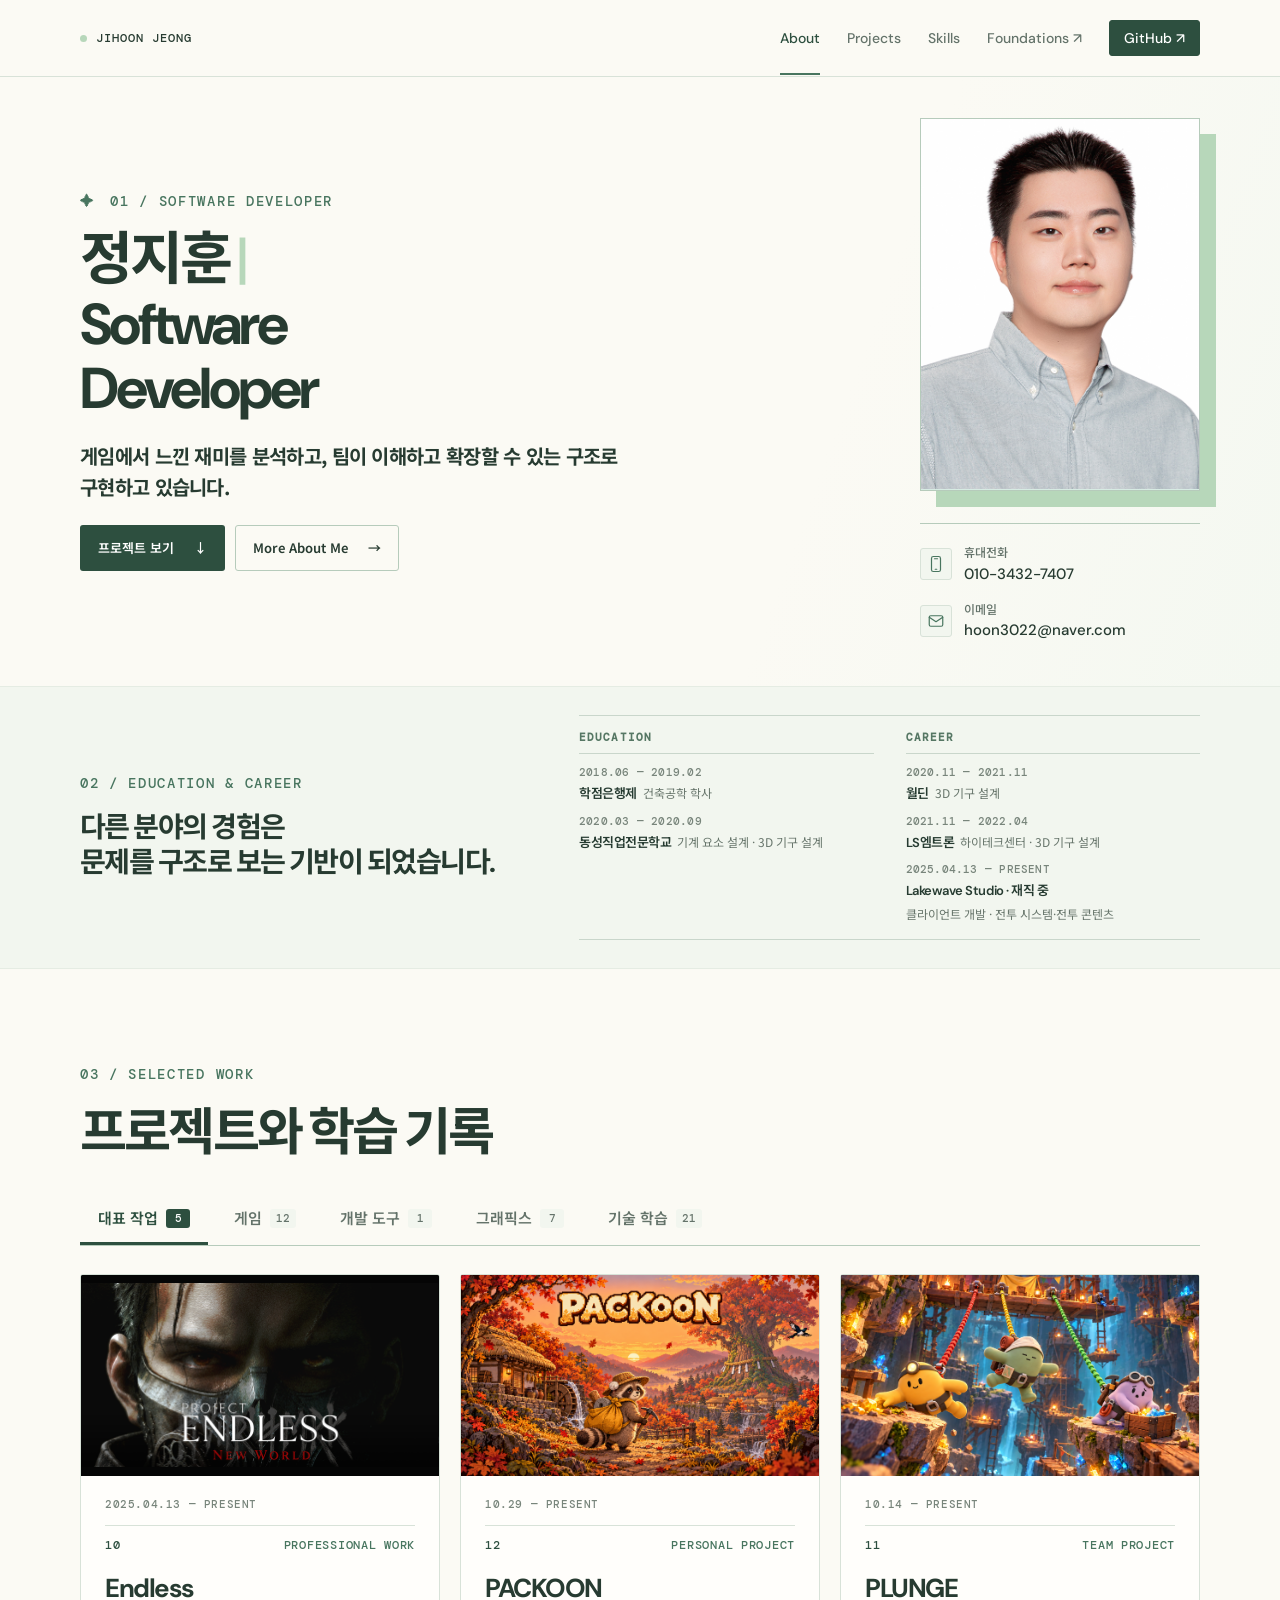
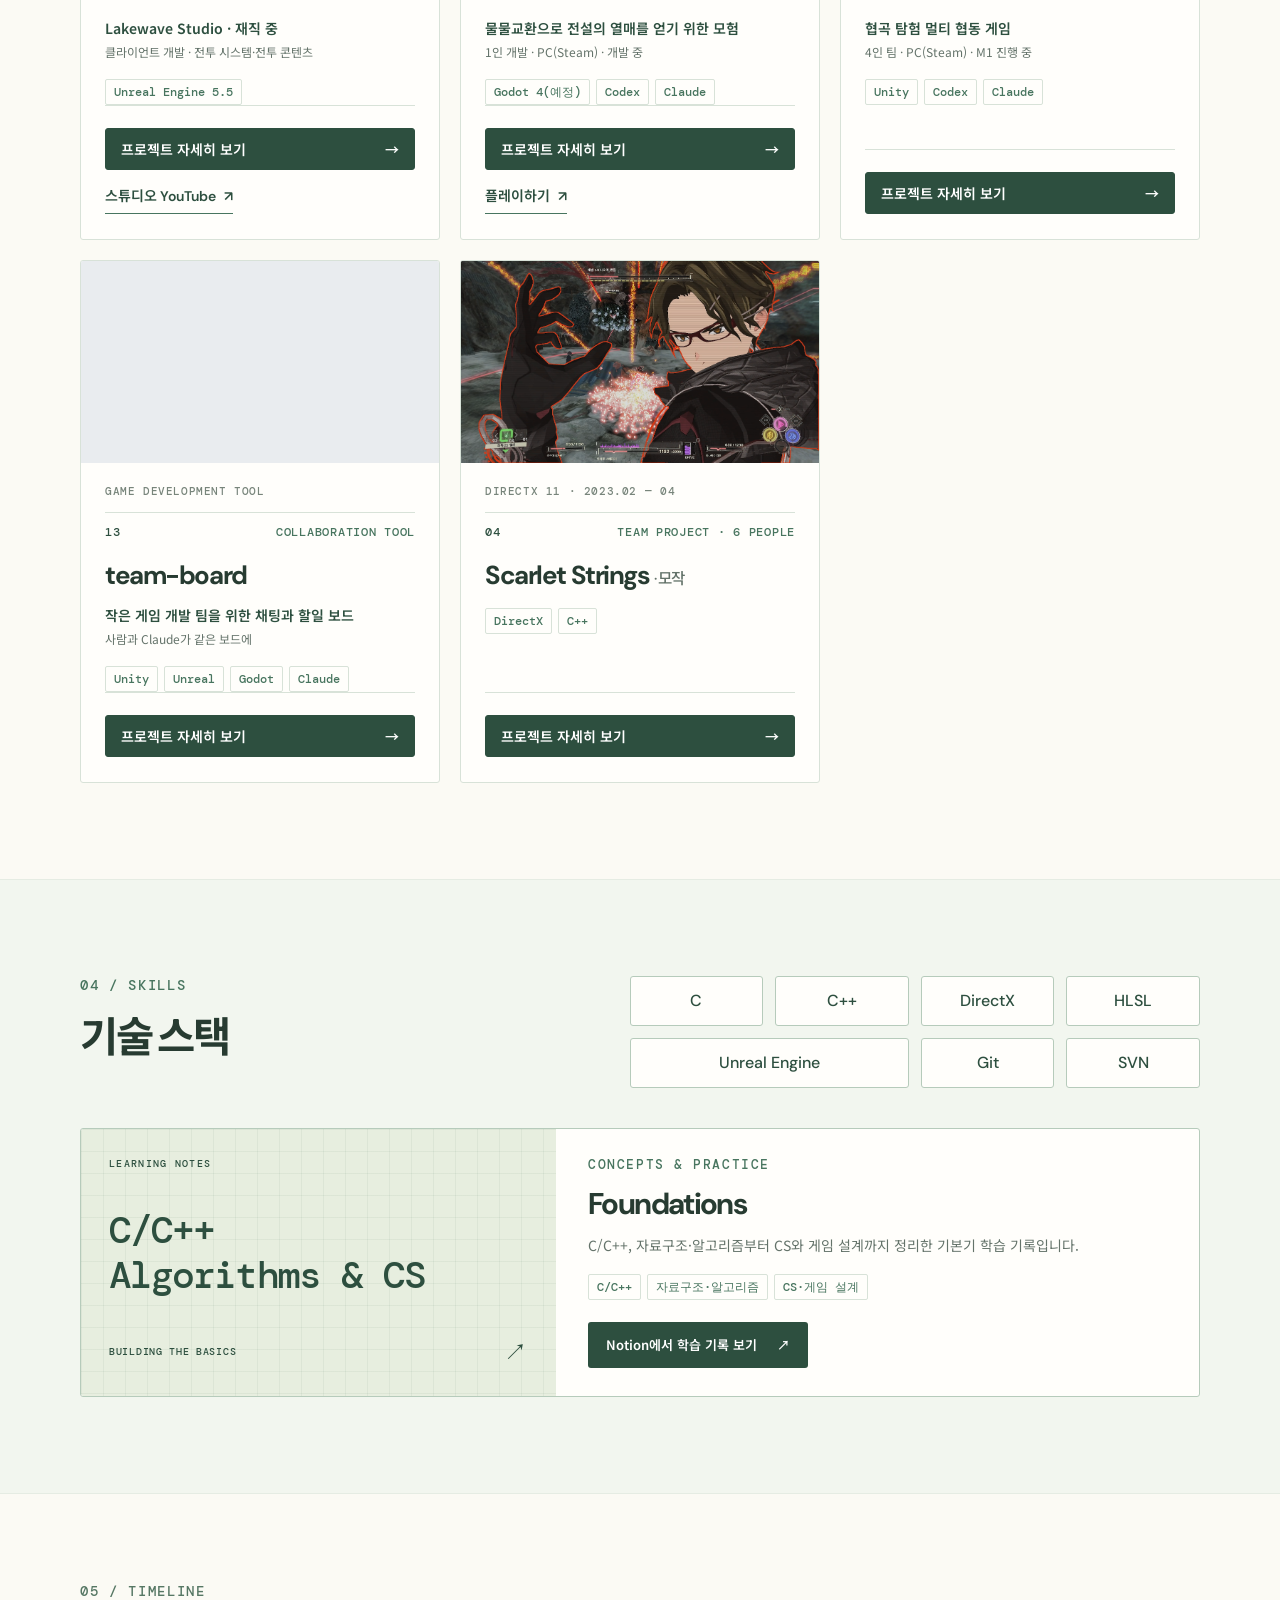
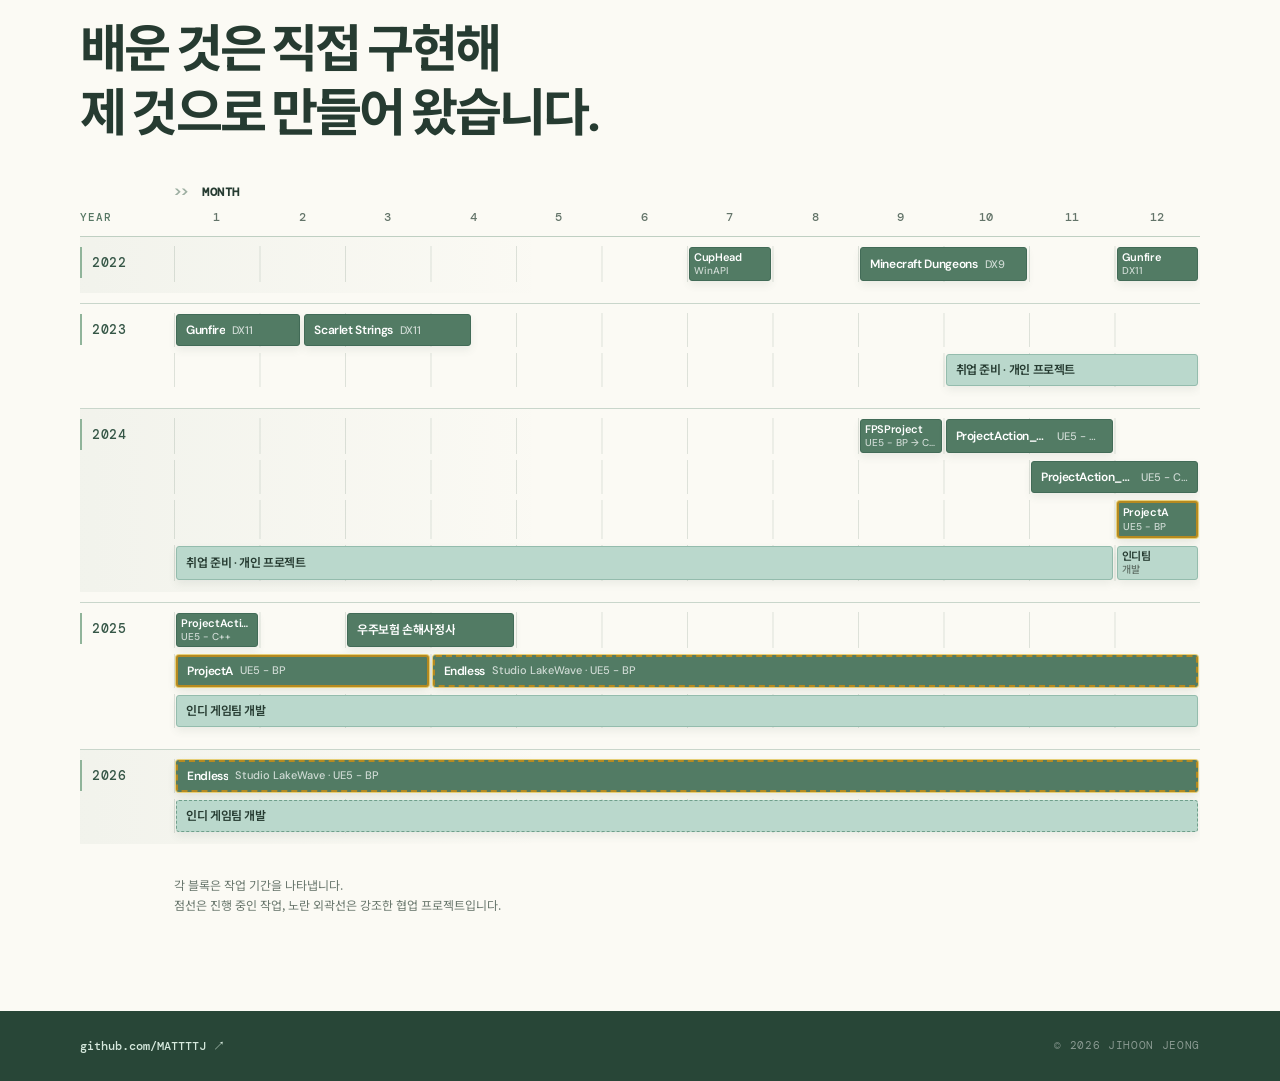
==== index.html @ f274e5c1 "Add heightmap terrain graphics case study" ====
<!doctype html>
<html lang="ko">
  <head>
    <meta charset="UTF-8" />
    <meta name="viewport" content="width=device-width, initial-scale=1.0" />
    <meta
      name="description"
      content="소프트웨어 개발자 정지훈의 포트폴리오입니다."
    />
    <title>정지훈 | Software Developer</title>
    <link rel="canonical" href="https://mattttj.github.io/" />
    <meta property="og:type" content="website" />
    <meta property="og:locale" content="ko_KR" />
    <meta property="og:site_name" content="정지훈 포트폴리오" />
    <meta property="og:title" content="정지훈 | Software Developer" />
    <meta property="og:description" content="소프트웨어 개발자 정지훈의 포트폴리오입니다." />
    <meta property="og:url" content="https://mattttj.github.io/" />
    <meta property="og:image" content="https://mattttj.github.io/assets/profile-photo-hero.jpg" />
    <meta property="og:image:type" content="image/jpeg" />
    <meta property="og:image:width" content="600" />
    <meta property="og:image:height" content="800" />
    <meta property="og:image:alt" content="정지훈의 상반신 프로필 사진" />
    <meta name="twitter:card" content="summary" />
    <meta name="twitter:title" content="정지훈 | Software Developer" />
    <meta name="twitter:description" content="소프트웨어 개발자 정지훈의 포트폴리오입니다." />
    <meta name="twitter:image" content="https://mattttj.github.io/assets/profile-photo-hero.jpg" />
    <meta name="twitter:image:alt" content="정지훈의 상반신 프로필 사진" />
    <link rel="preconnect" href="https://fonts.googleapis.com" />
    <link rel="preconnect" href="https://fonts.gstatic.com" crossorigin />
    <link
      href="https://fonts.googleapis.com/css2?family=DM+Mono:wght@400;500&amp;family=DM+Sans:opsz,wght@9..40,500;9..40,600;9..40,700&amp;family=Noto+Sans+KR:wght@400;500;600;700;800&amp;display=swap"
      rel="stylesheet"
    />
    <link rel="stylesheet" href="styles.css?v=20261103-11" />
    <link rel="stylesheet" href="about.css?v=20261003-02" />
  </head>
  <body>
    <a class="skip-link" href="#main">본문으로 건너뛰기</a>

    <header class="site-header">
      <div class="container header-inner">
        <a class="wordmark" href="#top" aria-label="정지훈 포트폴리오 처음으로">
          <span class="wordmark-dot" aria-hidden="true"></span>
          JIHOON JEONG
        </a>
        <button class="menu-toggle" type="button" aria-controls="site-nav" aria-expanded="false">
          <span class="sr-only">메뉴 열기</span>
          <span aria-hidden="true"></span><span aria-hidden="true"></span>
        </button>
        <nav class="site-nav" id="site-nav" aria-label="주요 메뉴">
          <a href="#top">About</a>
          <a href="#projects">Projects</a>
          <a href="#skills">Skills</a>
          <a href="https://app.notion.com/p/3cd834e5c09e8070be9bc9c30bead363?source=copy_link" target="_blank" rel="noopener noreferrer" aria-label="Foundations 기본기 학습 기록 (새 탭)">Foundations <span aria-hidden="true">↗</span></a>
          <a class="nav-cta" href="https://github.com/MATTTTJ" target="_blank" rel="noreferrer">GitHub <span aria-hidden="true">↗</span></a>
        </nav>
      </div>
    </header>

    <main id="main">
      <section class="hero section" id="top" aria-labelledby="hero-title">
        <div class="container hero-grid">
          <div class="hero-copy">
            <p class="eyebrow"><span aria-hidden="true">✦</span> 01 / SOFTWARE DEVELOPER</p>
            <h1 id="hero-title">정지훈<span class="title-divider">|</span><br /><span class="role-line">Software</span><br />Developer</h1>
            <p class="hero-lead">게임에서 느낀 재미를 분석하고, 팀이 이해하고 확장할 수 있는 구조로 구현하고 있습니다.</p>
            <div class="hero-actions">
              <a class="button button-primary" href="#projects">프로젝트 보기 <span aria-hidden="true">↓</span></a>
              <button class="button button-quiet" type="button" data-dialog-open="about-dialog" aria-haspopup="dialog" aria-controls="about-dialog" aria-expanded="false">
                More About Me <span aria-hidden="true">→</span>
              </button>
            </div>
          </div>
          <div class="hero-art">
            <div class="profile-frame">
              <img src="assets/profile-photo-hero.jpg" alt="정지훈의 상반신 프로필 사진" decoding="async" fetchpriority="high" />
            </div>
            <address class="profile-contact" aria-label="연락처">
              <a class="profile-contact-link" href="tel:01034327407">
                <span class="profile-contact-icon" aria-hidden="true">
                  <svg viewBox="0 0 24 24" fill="none" stroke="currentColor" stroke-width="1.6" stroke-linecap="round" stroke-linejoin="round"><rect x="6" y="2" width="12" height="20" rx="2.5" /><path d="M10 5h4M11 19h2" /></svg>
                </span>
                <span class="profile-contact-detail">
                  <span class="profile-contact-label">휴대전화</span>
                  <span class="profile-contact-value">010-3432-7407</span>
                </span>
              </a>
              <a class="profile-contact-link" href="mailto:hoon3022@naver.com">
                <span class="profile-contact-icon" aria-hidden="true">
                  <svg viewBox="0 0 24 24" fill="none" stroke="currentColor" stroke-width="1.6" stroke-linecap="round" stroke-linejoin="round"><rect x="3" y="5" width="18" height="14" rx="2" /><path d="m3 7 9 6 9-6" /></svg>
                </span>
                <span class="profile-contact-detail">
                  <span class="profile-contact-label">이메일</span>
                  <span class="profile-contact-value">hoon3022@naver.com</span>
                </span>
              </a>
            </address>
          </div>
        </div>
      </section>

      <section class="section section-tint journey-section" id="journey" aria-labelledby="journey-title">
        <div class="container">
          <div class="timeline-intro">
            <div>
              <p class="eyebrow">02 / EDUCATION &amp; CAREER</p>
              <h2 id="journey-title">다른 분야의 경험은<br class="desktop-break" /> 문제를 구조로 보는 기반이 되었습니다.</h2>
            </div>
          </div>

          <section class="journey-summary" aria-label="교육 및 경력 요약">
            <div class="journey-rails">
              <section class="journey-rail" aria-labelledby="education-title">
                <h4 id="education-title">EDUCATION</h4>
                <ol>
                  <li><time>2018.06 — 2019.02</time><p><strong>학점은행제</strong><span>건축공학 학사</span></p></li>
                  <li><time>2020.03 — 2020.09</time><p><strong>동성직업전문학교</strong><span>기계 요소 설계 · 3D 기구 설계</span></p></li>
                </ol>
              </section>
              <section class="journey-rail" aria-labelledby="career-title">
                <h4 id="career-title">CAREER</h4>
                <ol>
                  <li><time>2020.11 — 2021.11</time><p><strong>월딘</strong><span>3D 기구 설계</span></p></li>
                  <li><time>2021.11 — 2022.04</time><p><strong>LS엠트론</strong><span>하이테크센터 · 3D 기구 설계</span></p></li>
                  <li><time>2025.04.13 — PRESENT</time><p><strong>Lakewave Studio · 재직 중</strong><span>클라이언트 개발 · 전투 시스템·전투 콘텐츠</span></p></li>
                </ol>
              </section>
            </div>
          </section>
        </div>
      </section>

      <section class="section" id="projects" aria-labelledby="projects-title">
        <div class="container">
          <div class="section-intro">
            <div>
              <p class="eyebrow">03 / SELECTED WORK</p>
              <h2 id="projects-title">프로젝트와 학습 기록</h2>
            </div>
          </div>

          <div class="project-filters" role="tablist" aria-label="프로젝트 카테고리" data-project-filters hidden>
            <button class="project-tab" type="button" role="tab" id="project-tab-featured" aria-controls="project-results" aria-selected="true" data-project-category-tab="featured"><span class="project-tab-label">대표 작업</span><span class="project-tab-count" data-project-count></span></button>
            <button class="project-tab" type="button" role="tab" id="project-tab-game" aria-controls="project-results" aria-selected="false" tabindex="-1" data-project-category-tab="game"><span class="project-tab-label">게임</span><span class="project-tab-count" data-project-count></span></button>
            <button class="project-tab" type="button" role="tab" id="project-tab-tool" aria-controls="project-results" aria-selected="false" tabindex="-1" data-project-category-tab="tool"><span class="project-tab-label">개발 도구</span><span class="project-tab-count" data-project-count></span></button>
            <button class="project-tab" type="button" role="tab" id="project-tab-graphics" aria-controls="project-results" aria-selected="false" tabindex="-1" data-project-category-tab="graphics"><span class="project-tab-label">그래픽스</span><span class="project-tab-count" data-project-count></span></button>
            <button class="project-tab" type="button" role="tab" id="project-tab-learning" aria-controls="project-results" aria-selected="false" tabindex="-1" data-project-category-tab="learning"><span class="project-tab-label">기술 학습</span><span class="project-tab-count" data-project-count></span></button>
          </div>
          <p class="sr-only" role="status" data-project-filter-status></p>

          <div class="project-results" id="project-results" role="tabpanel" aria-labelledby="project-tab-featured" tabindex="0">
  <div class="project-grid" data-project-work-grid>
<article class="project-card" data-project-category="graphics">
              <div class="project-visual project-visual--image">
                <img src="assets/projects/ue-graphics-cel-outline.png" alt="숲 장면에서 캐릭터에 셀 음영과 외곽선을 적용한 언리얼 실습 화면" width="1216" height="726" loading="lazy" decoding="async" />
              </div>
              <div class="project-body">
                <p class="project-schedule">UNREAL ENGINE GRAPHICS</p>
                <div class="project-topline"><span>15</span><span>GRAPHICS STUDY</span></div>
                <h3>UE5 카툰 렌더링과 GPU 비용 분석</h3>
                <p class="project-employment">캐릭터 외곽선·셀 셰이딩 구현<br /><span>Lumen·VSM·Nanite 설정별 비용 비교</span></p>
                <ul class="tag-list" aria-label="사용 엔진과 기술"><li>Unreal Engine 5.8</li><li>Material</li><li>GPU Profiling</li></ul>
                <div class="project-card-actions">
                  <button class="project-detail-button" type="button" data-project-dialog-open="ue-graphics-dialog" aria-haspopup="dialog" aria-controls="ue-graphics-dialog" aria-expanded="false" aria-label="UE5 카툰 렌더링과 GPU 비용 분석 프로젝트 자세히 보기">프로젝트 자세히 보기 <span aria-hidden="true">→</span></button>
                  <a class="text-link" href="https://app.notion.com/p/5-8-3f6834e5c09e802db13bce9d08a2d44f?source=copy_link" target="_blank" rel="noopener noreferrer" aria-label="UE5 그래픽스 연구 기록, Notion에서 보기 (새 탭)">연구 기록 <span aria-hidden="true">↗</span></a>
                </div>
              </div>
            </article>

<article class="project-card" data-project-category="graphics">
              <div class="project-visual project-visual--image">
                <img src="assets/projects/cuda-ray-tracing.png" alt="표면 법선을 색으로 나타낸 구와 바닥의 레이트레이싱 예시" width="400" height="225" loading="lazy" decoding="async" />
              </div>
              <div class="project-body">
                <p class="project-schedule">GPU PARALLEL PROGRAMMING</p>
                <div class="project-topline"><span>14</span><span>GRAPHICS STUDY</span></div>
                <h3>CUDA 병렬 프로그래밍</h3>
                <p class="project-employment">레이트레이싱으로 GPU 병렬 처리 학습<br /><span>광선·교차 판정·안티앨리어싱 학습 기록</span></p>
                <ul class="tag-list" aria-label="사용 언어와 기술"><li>CUDA</li><li>C++17</li><li>Ray Tracing</li></ul>
                <div class="project-card-actions">
                  <a class="project-detail-button" href="https://app.notion.com/p/Ray-Tracing-By-On-Weekends-3dd834e5c09e80dfa4a4fedac42ddb07?source=copy_link" target="_blank" rel="noopener noreferrer" aria-label="CUDA 병렬 프로그래밍 학습 기록, Notion에서 보기 (새 탭)">학습 기록 보기 <span aria-hidden="true">↗</span></a>
                </div>
              </div>
            </article>

<article class="project-card" id="action-inspect-card" data-project-category="graphics">
  <div class="project-visual project-visual--image project-visual--contain">
    <img src="assets/projects/projectaction-cpp-inspect-interaction.gif" alt="게임에서 3D 아이템을 살펴보는 장면" width="1216" height="720" loading="lazy" decoding="async" />
  </div>
  <div class="project-body">
    <p class="project-schedule">PROJECTACTION_CPP · UNREAL ENGINE 5</p>
    <div class="project-topline"><span>19</span><span>GRAPHICS IMPLEMENTATION</span></div>
    <h3>렌더 타깃을 활용한 3D 아이템 뷰어</h3>
    <p class="project-employment">3D 아이템을 별도 카메라로 촬영해 상세 UI에 표시<br /><span>모델 회전·확대·축소</span></p>
    <ul class="tag-list" aria-label="사용 언어와 기술"><li>Unreal Engine 5</li><li>SceneCapture2D</li><li>Render Target</li><li>UMG</li></ul>
    <div class="project-card-actions">
      <button class="project-detail-button" type="button" data-project-dialog-open="action-inspect-dialog" aria-haspopup="dialog" aria-controls="action-inspect-dialog" aria-expanded="false" aria-label="3D 아이템 뷰어 구현 내용 보기">구현 내용 보기 <span aria-hidden="true">→</span></button>
      <button class="text-link project-related-button" type="button" data-project-dialog-open="action-cpp-dialog" aria-haspopup="dialog" aria-controls="action-cpp-dialog" aria-expanded="false" aria-label="ProjectAction C++ 게임 프로젝트 보기">게임 프로젝트 보기 <span aria-hidden="true">→</span></button>
    </div>
  </div>
</article>

<article class="project-card" id="scarlet-vfx-card" data-project-category="graphics">
  <div class="project-visual project-visual--image project-visual--contain">
    <img src="assets/projects/scarlet-particle-result.png" alt="Scarlet Strings 모작에서 Point·Mesh 파티클을 조합한 노란 원형 이펙트" width="778" height="543" loading="lazy" decoding="async" />
  </div>
  <div class="project-body">
    <p class="project-schedule">SCARLET STRINGS · DIRECTX 11</p>
    <div class="project-topline"><span>17</span><span>GRAPHICS IMPLEMENTATION</span></div>
    <h3>DirectX 11 <span class="text-unit vfx-title-unit">파티클·이펙트</span> 시스템</h3>
    <p class="project-employment">파티클 갱신과 HLSL 표현 구현<br /><span>빌보드·디졸브·깊이·후처리 연결</span></p>
    <ul class="tag-list" aria-label="사용 언어와 기술"><li>DirectX 11</li><li>HLSL</li><li>C++</li></ul>
    <div class="project-card-actions">
      <button class="project-detail-button" type="button" data-project-dialog-open="scarlet-vfx-dialog" aria-haspopup="dialog" aria-controls="scarlet-vfx-dialog" aria-expanded="false" aria-label="DirectX 11 파티클·이펙트 시스템 구현 내용 보기">구현 내용 보기 <span aria-hidden="true">→</span></button>
      <button class="text-link project-related-button" type="button" data-project-dialog-open="scarlet-dialog" aria-haspopup="dialog" aria-controls="scarlet-dialog" aria-expanded="false" aria-label="파티클·이펙트 시스템을 적용한 Scarlet Strings 게임 프로젝트 보기">게임 프로젝트 보기 <span aria-hidden="true">→</span></button>
    </div>
  </div>
</article>

<article class="project-card" id="mesh-instancing-card" data-project-category="graphics">
  <div class="project-visual project-visual--image">
    <img src="assets/projects/scarlet-group-event.gif" alt="Scarlet Strings 모작에서 얼음 기둥 효과를 여러 위치에 배치하는 도구 화면" width="600" height="338" loading="lazy" decoding="async" />
  </div>
  <div class="project-body">
    <p class="project-schedule">SCARLET STRINGS · DIRECTX 11</p>
    <div class="project-topline"><span>16</span><span>GRAPHICS IMPLEMENTATION</span></div>
    <h3>메쉬 인스턴싱</h3>
    <p class="project-employment">공유 메쉬로 얼음 기둥 렌더링 최적화<br /><span>Scarlet Strings 모작 프로젝트 적용 사례</span></p>
    <ul class="tag-list" aria-label="사용 언어와 기술"><li>DirectX 11</li><li>C++</li><li>Instancing</li></ul>
    <div class="project-card-actions">
      <button class="project-detail-button" type="button" data-project-dialog-open="mesh-instancing-dialog" aria-haspopup="dialog" aria-controls="mesh-instancing-dialog" aria-expanded="false" aria-label="메쉬 인스턴싱 구현 내용 보기">구현 내용 보기 <span aria-hidden="true">→</span></button>
      <button class="text-link project-related-button" type="button" data-project-dialog-open="scarlet-dialog" aria-haspopup="dialog" aria-controls="scarlet-dialog" aria-expanded="false" aria-label="메쉬 인스턴싱을 적용한 Scarlet Strings 게임 프로젝트 보기">게임 프로젝트 보기 <span aria-hidden="true">→</span></button>
    </div>
  </div>
</article>

<article class="project-card" id="gunfire-rendering-card" data-project-category="graphics">
  <div class="project-visual project-visual--image">
    <img src="assets/projects/gunfire-debug.jpg" alt="Gunfire Reborn 모작의 장면과 색상·법선·깊이 렌더 타깃을 함께 표시한 디버그 화면" width="1280" height="720" loading="lazy" decoding="async" />
  </div>
  <div class="project-body">
    <p class="project-schedule">GUNFIRE REBORN · DIRECTX 11</p>
    <div class="project-topline"><span>18</span><span>GRAPHICS IMPLEMENTATION</span></div>
    <h3>Gunfire Reborn 렌더링 파이프라인</h3>
    <p class="project-employment">MRT 저장부터 조명 계산과 장면 합성까지<br /><span>월드 좌표 복원·그림자 범위·절두체 컬링</span></p>
    <ul class="tag-list" aria-label="사용 언어와 기술"><li>DirectX 11</li><li>HLSL</li><li>C++</li></ul>
    <div class="project-card-actions">
      <button class="project-detail-button" type="button" data-project-dialog-open="gunfire-rendering-dialog" aria-haspopup="dialog" aria-controls="gunfire-rendering-dialog" aria-expanded="false" aria-label="Gunfire Reborn 렌더링 파이프라인 구현 내용 보기">구현 내용 보기 <span aria-hidden="true">→</span></button>
      <button class="text-link project-related-button" type="button" data-project-dialog-open="gunfire-dialog" aria-haspopup="dialog" aria-controls="gunfire-dialog" aria-expanded="false" aria-label="렌더링 파이프라인을 적용한 Gunfire Reborn 게임 프로젝트 보기">게임 프로젝트 보기 <span aria-hidden="true">→</span></button>
    </div>
  </div>
</article>

<article class="project-card" id="heightmap-terrain-card" data-project-category="graphics">
  <div class="project-visual project-visual--image project-visual--contain">
    <img src="assets/projects/heightmap-terrain/textured.webp" alt="높이맵으로 만든 지형에 숲과 바위 텍스처를 입힌 DirectX 9 렌더링" width="1200" height="750" loading="lazy" decoding="async" />
  </div>
  <div class="project-body">
    <p class="project-schedule">TERRAIN MESH · DIRECTX 9</p>
    <div class="project-topline"><span>20</span><span>GRAPHICS STUDY</span></div>
    <h3>높이맵 기반 지형 렌더링</h3>
    <p class="project-employment">BMP의 픽셀 밝기를 정점 높이로 변환<br /><span>격자 삼각형 연결·UV 매핑·텍스처 적용</span></p>
    <ul class="tag-list" aria-label="사용 언어와 기술"><li>C++</li><li>DirectX 9</li><li>Heightmap</li><li>Index Buffer</li></ul>
    <div class="project-card-actions">
      <button class="project-detail-button" type="button" data-project-dialog-open="heightmap-terrain-dialog" aria-haspopup="dialog" aria-controls="heightmap-terrain-dialog" aria-expanded="false" aria-label="높이맵 기반 지형 렌더링 구현 내용 보기">구현 내용 보기 <span aria-hidden="true">→</span></button>
    </div>
  </div>
</article>

<article data-project-featured="4" class="project-card" data-project-category="tool">
              <div class="project-visual project-visual--artifact">
                <iframe src="team-board/" title="team-board 소개 미리보기" loading="lazy" tabindex="-1" aria-hidden="true" inert sandbox="allow-scripts"></iframe>
              </div>
              <div class="project-body">
                <p class="project-schedule">GAME DEVELOPMENT TOOL</p>
                <div class="project-topline"><span>13</span><span>COLLABORATION TOOL</span></div>
                <h3>team-board</h3>
                <p class="project-employment">작은 게임 개발 팀을 위한 채팅과 할일 보드<br /><span>사람과 Claude가 같은 보드에</span></p>
                <ul class="tag-list" aria-label="지원 엔진과 AI 도구"><li>Unity</li><li>Unreal</li><li>Godot</li><li>Claude</li></ul>
                <div class="project-card-actions">
                  <a class="project-detail-button" href="team-board/" aria-label="team-board 프로젝트 자세히 보기">프로젝트 자세히 보기 <span aria-hidden="true">→</span></a>
                </div>
              </div>
            </article>

<article data-project-featured="2" class="project-card" data-project-category="game">
              <div class="project-visual project-visual--image project-visual--contain">
                <img src="assets/projects/packoon-cover.png" alt="가을 마을을 배경으로 배낭을 멘 캐릭터와 PACKOON 로고" loading="lazy" decoding="async" />
              </div>
              <div class="project-body">
                <p class="project-schedule">10.29 — PRESENT</p>
                <div class="project-topline"><span>12</span><span>PERSONAL PROJECT</span></div>
                <h3>PACKOON</h3>
                <p class="project-employment">물물교환으로 전설의 열매를 얻기 위한 모험<br /><span>1인 개발 · PC(Steam) · 개발 중</span></p>
                <ul class="tag-list" aria-label="사용 엔진과 도구"><li>Godot 4(예정)</li><li>Codex</li><li>Claude</li></ul>
                <div class="project-card-actions">
                  <button class="project-detail-button" type="button" data-project-dialog-open="packoon-dialog" aria-haspopup="dialog" aria-controls="packoon-dialog" aria-expanded="false" aria-label="PACKOON 프로젝트 자세히 보기">프로젝트 자세히 보기 <span aria-hidden="true">→</span></button>
                  <a class="text-link" href="https://mattttj.github.io/PACKOON/" target="_blank" rel="noopener noreferrer" aria-label="PACKOON 플레이하기 (새 탭)">플레이하기 <span aria-hidden="true">↗</span></a>
                </div>
              </div>
            </article>

<article data-project-featured="3" class="project-card" data-project-category="game">
              <div class="project-visual project-visual--image project-visual--contain">
                <img src="assets/projects/plunge-cover.png" alt="협곡에서 밧줄에 매달린 PLUNGE 캐릭터들" loading="lazy" decoding="async" />
              </div>
              <div class="project-body">
                <p class="project-schedule">10.14 — PRESENT</p>
                <div class="project-topline"><span>11</span><span>TEAM PROJECT</span></div>
                <h3>PLUNGE</h3>
                <p class="project-employment">협곡 탐험 멀티 협동 게임<br /><span>4인 팀 · PC(Steam) · M1 진행 중</span></p>
                <ul class="tag-list" aria-label="사용 엔진과 도구"><li>Unity</li><li>Codex</li><li>Claude</li></ul>
                <div class="project-card-actions">
                  <button class="project-detail-button" type="button" data-project-dialog-open="plunge-dialog" aria-haspopup="dialog" aria-controls="plunge-dialog" aria-expanded="false" aria-label="PLUNGE 프로젝트 자세히 보기">프로젝트 자세히 보기 <span aria-hidden="true">→</span></button>
                </div>
              </div>
            </article>

<article data-project-featured="1" class="project-card" data-project-category="game">
                  <div class="project-visual visual-arpg project-visual--image project-visual--contain">
                    <img src="assets/projects/endless-key-art.png" alt="금속 마스크를 쓴 캐릭터와 PROJECT ENDLESS NEW WORLD 로고" width="720" height="370" loading="lazy" decoding="async" />
                  </div>
                  <div class="project-body">
                    <p class="project-schedule">2025.04.13 — PRESENT</p>
                    <div class="project-topline"><span>10</span><span>PROFESSIONAL WORK</span></div>
                    <h3>Endless</h3>
                    <p class="project-employment">Lakewave Studio · 재직 중<br /><span>클라이언트 개발 · 전투 시스템·전투 콘텐츠</span></p>
                    <ul class="tag-list" aria-label="사용 기술"><li>Unreal Engine 5.5</li></ul>
                    <div class="project-card-actions">
                      <button class="project-detail-button" type="button" data-project-dialog-open="projectel-dialog" aria-haspopup="dialog" aria-controls="projectel-dialog" aria-expanded="false" aria-label="Endless 프로젝트 자세히 보기">프로젝트 자세히 보기 <span aria-hidden="true">→</span></button>
                      <a class="text-link" href="https://www.youtube.com/@lakewavestudio9475" target="_blank" rel="noopener noreferrer" aria-label="Studio LakeWave 유튜브 채널 (새 탭)">스튜디오 YouTube <span aria-hidden="true">↗</span></a>
                    </div>
                  </div>
                </article>

<article class="project-card" data-project-category="game">
                  <div class="project-visual visual-archive visual-insurance project-visual--image">
                    <img src="assets/projects/insurance-card.png" alt="우주보험 손해사정사의 VHS 스타일 시작 화면" loading="lazy" decoding="async" />
                  </div>
                  <div class="project-body">
                    <p class="project-schedule">2025.03 — 04</p>
                    <div class="project-topline"><span>09</span><span>TEAM PROJECT</span></div>
                    <h3>우주보험 손해사정사</h3>
                    <ul class="tag-list" aria-label="사용 기술"><li>Unreal Engine 5.2</li></ul>
                    <div class="project-card-actions">
                      <button class="project-detail-button" type="button" data-project-dialog-open="insurance-dialog" aria-haspopup="dialog" aria-controls="insurance-dialog" aria-expanded="false" aria-label="우주보험 손해사정사 프로젝트 자세히 보기">프로젝트 자세히 보기 <span aria-hidden="true">→</span></button>
                    </div>
                  </div>
                </article>

<article class="project-card" data-project-category="game">
                  <div class="project-visual visual-archive visual-projecta project-visual--image">
                    <img src="assets/projects/projecta-card.png" alt="ProjectA의 보스 전투와 공중 피격 화면" loading="lazy" decoding="async" />
                  </div>
                  <div class="project-body">
                    <p class="project-schedule">2024.12 — 2025.03</p>
                    <div class="project-topline"><span>08</span><span>TEAM PROJECT</span></div>
                    <h3>ProjectA</h3>
                    <ul class="tag-list" aria-label="사용 기술"><li>Unreal Engine 5.2</li></ul>
                    <div class="project-card-actions">
                      <button class="project-detail-button" type="button" data-project-dialog-open="projecta-dialog" aria-haspopup="dialog" aria-controls="projecta-dialog" aria-expanded="false" aria-label="ProjectA 프로젝트 자세히 보기">프로젝트 자세히 보기 <span aria-hidden="true">→</span></button>
                    </div>
                  </div>
                </article>

<article class="project-card" data-project-category="game">
                  <div class="project-visual visual-action project-visual--image">
                    <img src="assets/projects/projectaction-cpp-card.png" alt="ProjectAction C++의 플레이어 전투 장면" loading="lazy" decoding="async" />
                  </div>
                  <div class="project-body">
                    <p class="project-schedule">2024.11 — 2025.01</p>
                    <div class="project-topline"><span>07</span><span>PERSONAL PROJECT</span></div>
                    <h3>ProjectAction<wbr />_CPP</h3>
                    <ul class="tag-list" aria-label="사용 기술"><li>Unreal Engine 5</li></ul>
                    <div class="project-card-actions">
                      <button class="project-detail-button" type="button" data-project-dialog-open="action-cpp-dialog" aria-haspopup="dialog" aria-controls="action-cpp-dialog" aria-expanded="false" aria-label="ProjectAction C++ 프로젝트 자세히 보기">프로젝트 자세히 보기 <span aria-hidden="true">→</span></button>
                    </div>
                  </div>
                </article>

<article class="project-card" data-project-category="game">
                  <div class="project-visual visual-action project-visual--image">
                    <img src="assets/projects/projectaction-bp-card.png" alt="ProjectAction Blueprint의 다대일 전투 장면" loading="lazy" decoding="async" />
                  </div>
                  <div class="project-body">
                    <p class="project-schedule">2024.10 — 11</p>
                    <div class="project-topline"><span>06</span><span>PERSONAL PROJECT</span></div>
                    <h3>ProjectAction<wbr />_BP</h3>
                    <ul class="tag-list" aria-label="사용 기술"><li>Unreal Engine 5</li></ul>
                    <div class="project-card-actions">
                      <button class="project-detail-button" type="button" data-project-dialog-open="action-dialog" aria-haspopup="dialog" aria-controls="action-dialog" aria-expanded="false" aria-label="ProjectAction Blueprint 프로젝트 자세히 보기">프로젝트 자세히 보기 <span aria-hidden="true">→</span></button>
                    </div>
                  </div>
                </article>

<article class="project-card" data-project-category="game">
                  <div class="project-visual visual-archive visual-fps project-visual--image">
                    <img src="assets/projects/fps-gameplay.jpg" alt="FPSProject의 Unreal Engine 게임 플레이 화면" loading="lazy" decoding="async" />
                  </div>
                  <div class="project-body">
                    <p class="project-schedule">2024.09 — 10</p>
                    <div class="project-topline"><span>05</span><span>PERSONAL PROJECT</span></div>
                    <h3>FPSProject</h3>
                    <ul class="tag-list" aria-label="사용 기술"><li>Unreal Engine 5</li></ul>
                    <div class="project-card-actions">
                      <button class="project-detail-button" type="button" data-project-dialog-open="fps-dialog" aria-haspopup="dialog" aria-controls="fps-dialog" aria-expanded="false" aria-label="FPSProject 프로젝트 자세히 보기">프로젝트 자세히 보기 <span aria-hidden="true">→</span></button>
                    </div>
                  </div>
                </article>

<article class="project-card" data-project-category="game" data-project-featured="5">
              <div class="project-visual visual-scarlet project-visual--image">
                <img src="assets/projects/scarlet-card.png" alt="Scarlet Strings 모작의 최종 보스 카렌 전투 화면" loading="lazy" decoding="async" />
              </div>
              <div class="project-body">
                <p class="project-schedule">DIRECTX 11 · 2023.02 — 04</p>
                <div class="project-topline"><span>04</span><span>TEAM PROJECT · 6 PEOPLE</span></div>
                <h3>Scarlet Strings <span>· 모작</span></h3>
                <ul class="tag-list" aria-label="사용 기술"><li>DirectX</li><li>C++</li></ul>
                <div class="project-card-actions">
                  <button class="project-detail-button" type="button" data-project-dialog-open="scarlet-dialog" aria-haspopup="dialog" aria-controls="scarlet-dialog" aria-expanded="false" aria-label="Scarlet Strings 프로젝트 자세히 보기">프로젝트 자세히 보기 <span aria-hidden="true">→</span></button>
                </div>
              </div>
            </article>

<article class="project-card" data-project-category="game">
                  <div class="project-visual visual-archive visual-gunfire project-visual--image">
                    <img src="assets/projects/gunfire-card.png" alt="Gunfire Reborn 모작의 메인 메뉴 화면" loading="lazy" decoding="async" />
                  </div>
                  <div class="project-body">
                    <p class="project-schedule">DIRECTX 11 · 2022.12 — 2023.02</p>
                    <div class="project-topline"><span>03</span><span>PERSONAL PROJECT</span></div>
                    <h3>Gunfire Reborn <span>· 모작</span></h3>
                    <ul class="tag-list" aria-label="사용 기술"><li>DirectX</li><li>C++</li></ul>
                    <div class="project-card-actions">
                      <button class="project-detail-button" type="button" data-project-dialog-open="gunfire-dialog" aria-haspopup="dialog" aria-controls="gunfire-dialog" aria-expanded="false" aria-label="Gunfire Reborn 프로젝트 자세히 보기">프로젝트 자세히 보기 <span aria-hidden="true">→</span></button>
                    </div>
                  </div>
                </article>

<article class="project-card" data-project-category="game">
                  <div class="project-visual visual-archive visual-minecraft project-visual--image">
                    <img src="assets/projects/minecraft-card.jpg" alt="Minecraft Dungeons 모작의 쿠크 보스 전투 화면" loading="lazy" decoding="async" />
                  </div>
                  <div class="project-body">
                    <p class="project-schedule">DIRECTX 9 · 2022.09 — 10</p>
                    <div class="project-topline"><span>02</span><span>TEAM PROJECT · 4 PEOPLE</span></div>
                    <h3>Minecraft Dungeons <span>· 모작</span></h3>
                    <ul class="tag-list" aria-label="사용 기술"><li>DirectX</li><li>C++</li></ul>
                    <div class="project-card-actions">
                      <button class="project-detail-button" type="button" data-project-dialog-open="minecraft-dialog" aria-haspopup="dialog" aria-controls="minecraft-dialog" aria-expanded="false" aria-label="Minecraft Dungeons 프로젝트 자세히 보기">프로젝트 자세히 보기 <span aria-hidden="true">→</span></button>
                    </div>
                  </div>
                </article>

<article class="project-card" data-project-category="game">
                  <div class="project-visual visual-archive visual-cuphead project-visual--image">
                    <img src="assets/projects/cuphead-card.jpg" alt="CupHead 모작의 보스 전투 화면" loading="lazy" decoding="async" />
                  </div>
                  <div class="project-body">
                    <p class="project-schedule">WINAPI · 2022.07</p>
                    <div class="project-topline"><span>01</span><span>PERSONAL PROJECT</span></div>
                    <h3>CupHead <span>· 모작</span></h3>
                    <ul class="tag-list" aria-label="사용 기술"><li>WinAPI</li><li>C++</li></ul>
                    <div class="project-card-actions">
                      <button class="project-detail-button" type="button" data-project-dialog-open="cuphead-dialog" aria-haspopup="dialog" aria-controls="cuphead-dialog" aria-expanded="false" aria-label="CupHead 프로젝트 자세히 보기">프로젝트 자세히 보기 <span aria-hidden="true">→</span></button>
                    </div>
                  </div>
                </article>
  </div>

  <div class="project-learning" data-project-learning hidden>
    <a class="learning-index-link" href="https://app.notion.com/p/3cd834e5c09e8070be9bc9c30bead363?source=copy_link" target="_blank" rel="noopener noreferrer" aria-label="기본기 전체 학습 기록 보기 (새 탭)">
      <strong>기본기 전체 학습 기록</strong>
      <span>전체 학습 기록 보기 <span aria-hidden="true">↗</span></span>
    </a>
    <section class="study-group" aria-labelledby="code-study-title">
      <div class="study-group-heading"><h3 id="code-study-title">C++·코드 분석</h3></div>
      <div class="project-grid">
<article class="project-card project-card--study project-card--code-study" data-project-category="learning">
  <div class="project-body">
    <h4>WELL512 난수 생성기 코드 분석</h4>
    <p class="study-card-description">16개 상태값과 시드 초기화, 비트 연산을 따라 동작을 정리했습니다.</p>
    <div class="project-card-actions">
      <a class="project-detail-button study-page-link" href="https://app.notion.com/p/WELL512-6b2834e5c09e83718a84819d43859914" target="_blank" rel="noopener noreferrer" aria-label="WELL512 난수 생성기 코드 분석 학습 기록 보기 (새 탭)">학습 기록 보기 <span aria-hidden="true">↗</span></a>
    </div>
  </div>
</article>

<article class="project-card project-card--study project-card--code-study" data-project-category="learning">
  <div class="project-body">
    <h4>C++ 가상 함수·vtable 분석</h4>
    <p class="study-card-description">상속과 오버라이딩을 가상 함수 테이블의 구조와 연결해 정리했습니다.</p>
    <div class="project-card-actions">
      <a class="project-detail-button study-page-link" href="https://app.notion.com/p/Part1-58f834e5c09e82b389308107ca00e529" target="_blank" rel="noopener noreferrer" aria-label="C++ 가상 함수·vtable 분석 학습 기록 보기 (새 탭)">학습 기록 보기 <span aria-hidden="true">↗</span></a>
    </div>
  </div>
</article>
      </div>
    </section>
    <section class="study-group" aria-labelledby="algorithm-study-title">
      <div class="study-group-heading"><h3 id="algorithm-study-title">알고리즘</h3></div>
      <div class="project-grid">
<article class="project-card project-card--study" data-project-category="learning">
              <div class="project-body">
                <h4>다이나믹 프로그래밍 DP (Dynamic Programming)</h4>
                <div class="project-card-actions">
                  <a class="project-detail-button study-page-link" href="https://app.notion.com/p/DP-Dynamic-Programming-409834e5c09e80f59a70c6a176f79a61" target="_blank" rel="noopener noreferrer" aria-label="다이나믹 프로그래밍 DP (Dynamic Programming) 학습 기록 보기 (새 탭)">학습 기록 보기 <span aria-hidden="true">↗</span></a>
                </div>
              </div>
            </article>

<article class="project-card project-card--study" data-project-category="learning">
              <div class="project-body">
                <h4>정렬 알고리즘(선택, 삽입, 버블, 합병, 힙, 퀵)</h4>
                <div class="project-card-actions">
                  <a class="project-detail-button study-page-link" href="https://app.notion.com/p/400834e5c09e80fd8afbf5ef7d95dbf3" target="_blank" rel="noopener noreferrer" aria-label="정렬 알고리즘(선택, 삽입, 버블, 합병, 힙, 퀵) 학습 기록 보기 (새 탭)">학습 기록 보기 <span aria-hidden="true">↗</span></a>
                </div>
              </div>
            </article>

<article class="project-card project-card--study" data-project-category="learning">
              <div class="project-body">
                <h4>비트 연산으로 조합 풀기, BFS 경로 추적하기</h4>
                <div class="project-card-actions">
                  <a class="project-detail-button study-page-link" href="https://app.notion.com/p/BFS-3fb834e5c09e801ab904c998e7912d1e" target="_blank" rel="noopener noreferrer" aria-label="비트 연산으로 조합 풀기, BFS 경로 추적하기 학습 기록 보기 (새 탭)">학습 기록 보기 <span aria-hidden="true">↗</span></a>
                </div>
              </div>
            </article>

<article class="project-card project-card--study" data-project-category="learning">
              <div class="project-body">
                <h4>완전 탐색, 백트래킹, flood fill</h4>
                <div class="project-card-actions">
                  <a class="project-detail-button study-page-link" href="https://app.notion.com/p/flood-fill-3f1834e5c09e802dafebc0c374923df3" target="_blank" rel="noopener noreferrer" aria-label="완전 탐색, 백트래킹, flood fill 학습 기록 보기 (새 탭)">학습 기록 보기 <span aria-hidden="true">↗</span></a>
                </div>
              </div>
            </article>

<article class="project-card project-card--study" data-project-category="learning">
              <div class="project-body">
                <h4>MST 최소 신장 트리 Kruskal</h4>
                <div class="project-card-actions">
                  <a class="project-detail-button study-page-link" href="https://app.notion.com/p/MST-Kruskal-3f1834e5c09e8079876cc85677c6cd6c" target="_blank" rel="noopener noreferrer" aria-label="MST 최소 신장 트리 Kruskal 학습 기록 보기 (새 탭)">학습 기록 보기 <span aria-hidden="true">↗</span></a>
                </div>
              </div>
            </article>

<article class="project-card project-card--study" data-project-category="learning">
              <div class="project-body">
                <h4>이진 탐색 트리 (Binary Search Tree), UnionFind</h4>
                <div class="project-card-actions">
                  <a class="project-detail-button study-page-link" href="https://app.notion.com/p/Binary-Search-Tree-UnionFind-22c834e5c09e824f9c7a810a152cbfdc" target="_blank" rel="noopener noreferrer" aria-label="이진 탐색 트리 (Binary Search Tree), UnionFind 학습 기록 보기 (새 탭)">학습 기록 보기 <span aria-hidden="true">↗</span></a>
                </div>
              </div>
            </article>

<article class="project-card project-card--study" data-project-category="learning">
              <div class="project-body">
                <h4>이진 탐색 (Binary Search)</h4>
                <div class="project-card-actions">
                  <a class="project-detail-button study-page-link" href="https://app.notion.com/p/Binary-Search-3d7834e5c09e80f59b0ce9459214746c" target="_blank" rel="noopener noreferrer" aria-label="이진 탐색 (Binary Search) 학습 기록 보기 (새 탭)">학습 기록 보기 <span aria-hidden="true">↗</span></a>
                </div>
              </div>
            </article>

<article class="project-card project-card--study" data-project-category="learning">
              <div class="project-body">
                <h4>삽입 정렬(Insert Sort)</h4>
                <div class="project-card-actions">
                  <a class="project-detail-button study-page-link" href="https://app.notion.com/p/Insert-Sort-048834e5c09e831092d50153230a068d" target="_blank" rel="noopener noreferrer" aria-label="삽입 정렬(Insert Sort) 학습 기록 보기 (새 탭)">학습 기록 보기 <span aria-hidden="true">↗</span></a>
                </div>
              </div>
            </article>

<article class="project-card project-card--study" data-project-category="learning">
              <div class="project-body">
                <h4>Sliding Window</h4>
                <div class="project-card-actions">
                  <a class="project-detail-button study-page-link" href="https://app.notion.com/p/Sliding-Window-668834e5c09e82c2913081cf01694b1c" target="_blank" rel="noopener noreferrer" aria-label="Sliding Window 학습 기록 보기 (새 탭)">학습 기록 보기 <span aria-hidden="true">↗</span></a>
                </div>
              </div>
            </article>

<article class="project-card project-card--study" data-project-category="learning">
              <div class="project-body">
                <h4>DFS/BFS 경로 탐색, 최소 여행비용</h4>
                <div class="project-card-actions">
                  <a class="project-detail-button study-page-link" href="https://app.notion.com/p/DFS-BFS-508834e5c09e83ffb8dc01aa3def000d" target="_blank" rel="noopener noreferrer" aria-label="DFS/BFS 경로 탐색, 최소 여행비용 학습 기록 보기 (새 탭)">학습 기록 보기 <span aria-hidden="true">↗</span></a>
                </div>
              </div>
            </article>

<article class="project-card project-card--study" data-project-category="learning">
              <div class="project-body">
                <h4>순열 / DFS</h4>
                <div class="project-card-actions">
                  <a class="project-detail-button study-page-link" href="https://app.notion.com/p/DFS-3dc834e5c09e802eae60f9a09b676aea" target="_blank" rel="noopener noreferrer" aria-label="순열 / DFS 학습 기록 보기 (새 탭)">학습 기록 보기 <span aria-hidden="true">↗</span></a>
                </div>
              </div>
            </article>

<article class="project-card project-card--study" data-project-category="learning">
              <div class="project-body">
                <h4>그래프 DFS</h4>
                <div class="project-card-actions">
                  <a class="project-detail-button study-page-link" href="https://app.notion.com/p/DFS-3dc834e5c09e8069b013e8a3f14de226" target="_blank" rel="noopener noreferrer" aria-label="그래프 DFS 학습 기록 보기 (새 탭)">학습 기록 보기 <span aria-hidden="true">↗</span></a>
                </div>
              </div>
            </article>

      </div>
    </section>
    <section class="study-group" aria-labelledby="data-structure-study-title">
      <div class="study-group-heading"><h3 id="data-structure-study-title">자료구조</h3></div>
      <div class="project-grid">
<article class="project-card project-card--study" data-project-category="learning">
              <div class="project-body">
                <h4>힙(Heap) 자료구조</h4>
                <div class="project-card-actions">
                  <a class="project-detail-button study-page-link" href="https://app.notion.com/p/Heap-3d7834e5c09e80dc9362ea3078a8eb78" target="_blank" rel="noopener noreferrer" aria-label="힙(Heap) 자료구조 학습 기록 보기 (새 탭)">학습 기록 보기 <span aria-hidden="true">↗</span></a>
                </div>
              </div>
            </article>

<article class="project-card project-card--study" data-project-category="learning">
              <div class="project-body">
                <h4>STL 요약 정리</h4>
                <div class="project-card-actions">
                  <a class="project-detail-button study-page-link" href="https://app.notion.com/p/STL-44c834e5c09e82bbbc13812f1ac10442" target="_blank" rel="noopener noreferrer" aria-label="STL 요약 정리 학습 기록 보기 (새 탭)">학습 기록 보기 <span aria-hidden="true">↗</span></a>
                </div>
              </div>
            </article>

<article class="project-card project-card--study" data-project-category="learning">
              <div class="project-body">
                <h4>Graph, Tree</h4>
                <div class="project-card-actions">
                  <a class="project-detail-button study-page-link" href="https://app.notion.com/p/Graph-Tree-861834e5c09e83c1929d816ad6c6f9bd" target="_blank" rel="noopener noreferrer" aria-label="Graph, Tree 학습 기록 보기 (새 탭)">학습 기록 보기 <span aria-hidden="true">↗</span></a>
                </div>
              </div>
            </article>

<article class="project-card project-card--study" data-project-category="learning">
              <div class="project-body">
                <h4>스택, 큐 (Stack, Queue)</h4>
                <div class="project-card-actions">
                  <a class="project-detail-button study-page-link" href="https://app.notion.com/p/Stack-Queue-6ec834e5c09e82c39815019523ab0b8c" target="_blank" rel="noopener noreferrer" aria-label="스택, 큐 (Stack, Queue) 학습 기록 보기 (새 탭)">학습 기록 보기 <span aria-hidden="true">↗</span></a>
                </div>
              </div>
            </article>

<article class="project-card project-card--study" data-project-category="learning">
              <div class="project-body">
                <h4>vector</h4>
                <div class="project-card-actions">
                  <a class="project-detail-button study-page-link" href="https://app.notion.com/p/vector-4eb834e5c09e822f82fa01d8c77bf05b" target="_blank" rel="noopener noreferrer" aria-label="vector 학습 기록 보기 (새 탭)">학습 기록 보기 <span aria-hidden="true">↗</span></a>
                </div>
              </div>
            </article>

<article class="project-card project-card--study" data-project-category="learning">
              <div class="project-body">
                <h4>String</h4>
                <div class="project-card-actions">
                  <a class="project-detail-button study-page-link" href="https://app.notion.com/p/String-3e6834e5c09e83af9c12817e604d9305" target="_blank" rel="noopener noreferrer" aria-label="String 학습 기록 보기 (새 탭)">학습 기록 보기 <span aria-hidden="true">↗</span></a>
                </div>
              </div>
            </article>

<article class="project-card project-card--study" data-project-category="learning">
              <div class="project-body">
                <h4>선형 자료구조</h4>
                <div class="project-card-actions">
                  <a class="project-detail-button study-page-link" href="https://app.notion.com/p/d27834e5c09e828090638130e22c8b29" target="_blank" rel="noopener noreferrer" aria-label="선형 자료구조 학습 기록 보기 (새 탭)">학습 기록 보기 <span aria-hidden="true">↗</span></a>
                </div>
              </div>
            </article>
      </div>
    </section>
  </div>
</div>
        </div>
      </section>

      <section class="section section-tint" id="skills" aria-labelledby="skills-title">
        <div class="container skills-layout">
          <div class="skills-heading">
            <p class="eyebrow">04 / SKILLS</p>
            <h2 id="skills-title">기술 스택</h2>
          </div>
          <ul class="tech-stack-list" aria-label="기술 스택">
            <li>C</li>
            <li>C++</li>
            <li>DirectX</li>
            <li>HLSL</li>
            <li>Unreal Engine</li>
            <li>Git</li>
            <li>SVN</li>
          </ul>
          <a class="foundations-card" id="foundations" href="https://app.notion.com/p/3cd834e5c09e8070be9bc9c30bead363?source=copy_link" target="_blank" rel="noopener noreferrer" aria-label="Foundations 기본기 학습 기록, Notion에서 보기 (새 탭)">
            <div class="visual-foundations foundations-card-visual" aria-hidden="true">
              <span class="foundations-visual-kicker">LEARNING NOTES</span>
              <strong class="foundations-visual-title">C/C++<br />Algorithms &amp; CS</strong>
              <span class="foundations-visual-footer">BUILDING THE BASICS <span>↗</span></span>
            </div>
            <div class="foundations-card-body">
              <p class="eyebrow">CONCEPTS &amp; PRACTICE</p>
              <h3>Foundations</h3>
              <p class="foundations-card-summary">C/C++, 자료구조·알고리즘부터 CS와 게임 설계까지 정리한 기본기 학습 기록입니다.</p>
              <ul class="tag-list" aria-label="학습 주제"><li>C/C++</li><li>자료구조·알고리즘</li><li>CS·게임 설계</li></ul>
              <span class="button button-primary foundations-card-cta">Notion에서 학습 기록 보기 <span aria-hidden="true">↗</span></span>
            </div>
          </a>
        </div>
      </section>

      <section class="section timeline-section" aria-labelledby="timeline-title">
        <div class="container">
          <div class="timeline-intro">
            <div>
              <p class="eyebrow">05 / TIMELINE</p>
              <h2 id="timeline-title">배운 것은 직접 구현해<br class="desktop-break" /> <span class="text-unit">제 것으로</span> 만들어 왔습니다.</h2>
            </div>
          </div>

          <div class="game-development-timeline">
            <div class="game-timeline-scroll" tabindex="0" aria-label="2022년부터 2026년까지의 게임 개발 타임라인">
              <div class="game-timeline-calendar">
                <div class="game-ruler-header" aria-hidden="true">
                  <span>YEAR</span>
                  <div><p><b>&gt;&gt;</b> MONTH</p><ol><li>1</li><li>2</li><li>3</li><li>4</li><li>5</li><li>6</li><li>7</li><li>8</li><li>9</li><li>10</li><li>11</li><li>12</li></ol></div>
                </div>
                <ol class="game-year-list">
                  <li class="game-year-row"><time datetime="2022">2022</time><div class="game-year-tracks"><div class="game-year-track"><span class="game-period game-period--project game-period--short" style="--start: 7; --span: 1;" aria-label="CupHead 모작, 2022년 7월 1일부터 7월 25일, WinAPI"><strong>CupHead</strong><em>WinAPI</em></span><span class="game-period game-period--project" style="--start: 9; --span: 2;" aria-label="Minecraft Dungeons 모작, 2022년 9월 13일부터 10월 25일, DirectX9"><strong>Minecraft Dungeons</strong><em>DX9</em></span><span class="game-period game-period--project game-period--short" style="--start: 12; --span: 1;" aria-label="GunFire Reborn 모작, 2022년 12월 27일부터 2023년 2월 14일, DirectX11"><strong>Gunfire</strong><em>DX11</em></span></div></div></li>
                  <li class="game-year-row"><time datetime="2023">2023</time><div class="game-year-tracks"><div class="game-year-track game-year-track--half-month"><span class="game-period game-period--project" style="--start: 1; --span: 3;" aria-label="GunFire Reborn 모작, 2022년 12월 27일부터 2023년 2월 14일, DirectX11"><strong>Gunfire</strong><em>DX11</em></span><span class="game-period game-period--project" style="--start: 4; --span: 4;" aria-label="Scarlet Strings 모작, 2023년 2월 16일부터 4월 17일, DirectX11"><strong>Scarlet Strings</strong><em>DX11</em></span></div><div class="game-year-track"><span class="game-period game-period--continuity" style="--start: 10; --span: 3;" aria-label="취업 준비와 개인 프로젝트, 2023년 10월부터 2024년 11월까지"><strong>취업 준비 · 개인 프로젝트</strong></span></div></div></li>
                  <li class="game-year-row"><time datetime="2024">2024</time><div class="game-year-tracks"><div class="game-year-track"><span class="game-period game-period--project game-period--short" style="--start: 9; --span: 1;" aria-label="FPSProject, 2024년 9월부터 10월까지, UE5 Blueprint에서 C++로 전환"><strong>FPSProject</strong><em>UE5 - BP → C++</em></span><span class="game-period game-period--project" style="--start: 10; --span: 2;" aria-label="ProjectAction Blueprint, 2024년 10월부터 11월까지"><strong>ProjectAction_BP</strong><em>UE5 - BP</em></span></div><div class="game-year-track"><span class="game-period game-period--project" style="--start: 11; --span: 2;" aria-label="ProjectAction C++, 2024년 11월부터 2025년 1월까지"><strong>ProjectAction_CPP</strong><em>UE5 - C++</em></span></div><div class="game-year-track"><span class="game-period game-period--project game-period--collaboration game-period--short" style="--start: 12; --span: 1;" aria-label="ProjectA, 협업 프로젝트, 2024년 12월부터 2025년 3월까지, UE5 Blueprint"><strong>ProjectA</strong><em>UE5 - BP</em></span></div><div class="game-year-track"><span class="game-period game-period--continuity" style="--start: 1; --span: 11;" aria-label="취업 준비와 개인 프로젝트, 2023년 10월부터 2024년 11월까지"><strong>취업 준비 · 개인 프로젝트</strong></span><span class="game-period game-period--continuity game-period--short" style="--start: 12; --span: 1;" aria-label="인디 게임팀 개발, 2024년 12월부터 진행 중"><strong>인디팀</strong><em>개발</em></span></div></div></li>
                  <li class="game-year-row"><time datetime="2025">2025</time><div class="game-year-tracks"><div class="game-year-track"><span class="game-period game-period--project game-period--short" style="--start: 1; --span: 1;" aria-label="ProjectAction, 2024년 11월부터 2025년 1월까지, UE5 C++"><strong>ProjectAction_CPP</strong><em>UE5 - C++</em></span><span class="game-period game-period--project" style="--start: 3; --span: 2;" aria-label="우주보험 손해사정사, 2025년 3월부터 4월까지, UE5 Blueprint"><strong>우주보험 손해사정사</strong></span></div><div class="game-year-track"><span class="game-period game-period--project game-period--collaboration" style="--start: 1; --span: 3;" aria-label="ProjectA, 협업 프로젝트, 2024년 12월부터 2025년 3월까지, UE5 Blueprint"><strong>ProjectA</strong><em>UE5 - BP</em></span><span class="game-period game-period--ongoing game-period--collaboration" style="--start: 4; --span: 9;" aria-label="Endless, Studio LakeWave 협업 프로젝트, 2025년 4월 13일부터 진행 중, UE5 Blueprint"><strong>Endless</strong><em>Studio LakeWave · UE5 - BP</em></span></div><div class="game-year-track"><span class="game-period game-period--continuity" style="--start: 1; --span: 12;" aria-label="인디 게임팀 개발, 2024년 12월부터 진행 중"><strong>인디 게임팀 개발</strong></span></div></div></li>
                  <li class="game-year-row"><time datetime="2026">2026</time><div class="game-year-tracks"><div class="game-year-track"><span class="game-period game-period--ongoing game-period--collaboration" style="--start: 1; --span: 12;" aria-label="Endless, Studio LakeWave 협업 프로젝트, 2025년 4월 13일부터 진행 중, UE5 Blueprint"><strong>Endless</strong><em>Studio LakeWave · UE5 - BP</em></span></div><div class="game-year-track"><span class="game-period game-period--continuity game-period--ongoing" style="--start: 1; --span: 12;" aria-label="인디 게임팀 개발, 2024년 12월부터 진행 중"><strong>인디 게임팀 개발</strong></span></div></div></li>
                </ol>
              </div>
            </div>
            <p class="game-timeline-note">각 블록은 작업 기간을 나타냅니다.<br class="sentence-break" />점선은 진행 중인 작업, 노란 외곽선은 강조한 협업 프로젝트입니다.</p>
          </div>
        </div>
      </section>
    </main>

    <dialog class="about-dialog" id="about-dialog" aria-labelledby="about-dialog-title">
      <div class="dialog-shell">
        <header class="dialog-header">
          <div>
            <p class="eyebrow">MORE ABOUT ME</p>
            <h2 id="about-dialog-title">More About Me</h2>
          </div>
          <button class="dialog-close" type="button" data-dialog-close aria-label="More About Me 닫기"><span aria-hidden="true">×</span></button>
        </header>

        <div class="dialog-content">
<section class="about-story" aria-labelledby="about-me-title"><div class="about-story-copy dialog-prose"><p class="eyebrow">01 / ABOUT ME</p><h3 id="about-me-title">좋아하는 경험을<br class="desktop-break" /> 컴퓨터로 구현해왔습니다.</h3><p>저는 떠오른 아이디어를 직접 구현하고 예상한 대로 동작하는지 확인하는 과정을 좋아하는 개발자입니다.</p><p>첫 팀 프로젝트에서는 반려묘 보리·루이·호떡을 모티브로 고양이 캐릭터와 애니메이션을 직접 만들었습니다. 좋아하는 것에 제 생각을 더해 실제로 움직이게 만들 수 있어 개발이 더 즐겁게 다가옵니다.</p><p>구현이 막히거나 처음부터 다시 살펴봐야 할 때도 있지만 작업에서 얻는 성취감이 그 수고보다 큽니다. 개발에 힘을 쏟으면서도 그 과정에서 다시 힘을 얻습니다.</p><p>오늘 할 작업이 기다려지고 얼른 시작하고 싶습니다. 다음에는 무엇을 만들지 생각하는 일도 즐겁습니다. 앞으로도 다음 작업을 기다리는 마음으로 개발을 이어가고 싶습니다.</p><div class="about-reference-links"><a href="#about-references" data-open-reference>제작 사진과 작업 기록 보기 ↗</a></div></div><div class="about-visual-stack" aria-label="프로필 사진"><figure class="about-media about-media-featured about-media-photo"><img src="assets/profile-photo-original.jpg" alt="정지훈의 프로필 사진" loading="lazy" decoding="async"/></figure></div></section><section class="about-section" aria-labelledby="communication-title"><div class="about-section-heading"><p class="eyebrow">02 / COMMUNICATION</p><h3 id="communication-title">협업은 서로의 책임을<br class="desktop-break" /> 믿는 데서 시작합니다.</h3></div><div class="dialog-prose"><p>저는 함께 일하는 데 적극적으로 나서는 편입니다. 반장과 학년회장으로 활동하며 여러 사람과 함께 일했습니다. 그 과정에서 먼저 나서는 것과 모든 일을 혼자 해결하는 것은 다르다는 것을 배웠습니다.</p><p>같은 목표를 바라보며 힘을 보태 주는 팔로우십이 얼마나 소중한지 느꼈습니다.</p><p>그래서 함께 일할 때는 각자의 역할과 책임을 존중하려 합니다. 결과만으로 상대의 노력을 판단하기보다 어떤 어려움이 있었는지 먼저 이해하려 합니다. 저도 혼자 해결하기 어려울 때는 도움을 요청하려 합니다.</p><p>제가 제안한 일이든 다른 사람이 이끄는 일이든 맡은 몫을 끝까지 해내는 사람이고 싶습니다. 함께 일한 사람들에게 결과물과 만드는 과정 모두 좋은 기억으로 남기를 바랍니다.</p></div><div class="preview-people" id="about-people"><h4>함께한 사람들</h4><div class="preview-gallery preview-people-gallery" role="region" aria-label="함께한 사람들, 가로 스크롤" tabindex="0"><figure class="preview-photo"><img src="assets/collaboration-work-gathering.png" width="1440" height="1080" alt="노트북 앞에 함께 모인 모습" loading="lazy"/></figure><figure class="preview-photo"><img src="assets/collaboration-gathering.png" width="1440" height="1440" alt="함께 모여 남긴 사진" loading="lazy"/></figure><figure class="preview-photo"><img src="assets/collaboration-outdoor-gathering.png" width="1440" height="1080" alt="함께한 사람들과 남긴 사진" loading="lazy"/></figure></div></div><details class="preview-more preview-activity-records" id="about-activity-records"><summary>교내외 활동 사진</summary><div class="dialog-prose"><p>중학생 때부터 줄곧 반장을 맡았고 신곡중학교에서는 전교 회장 선거에 출마했습니다.</p></div><div class="preview-gallery"><figure class="preview-photo"><img src="assets/middle-school-election.png" width="1024" height="768" alt="신곡중학교 전교 회장 선거 출마를 위해 찍은 사진" loading="lazy"/><figcaption>신곡중학교 전교 회장 선거 출마를 위해 찍은 사진</figcaption></figure></div><div class="dialog-prose"><p>고등학교에서는 모의 유엔(Model United Nations, MUN)에 참여했습니다.</p></div><div class="preview-gallery"><figure class="preview-photo"><img src="assets/model-un-1.png" width="640" height="427" alt="고등학교 모의 유엔 활동 중 발표하는 모습" loading="lazy"/><figcaption>고등학교 모의 유엔 활동 중 발표하는 모습</figcaption></figure><figure class="preview-photo"><img src="assets/model-un-2.png" width="640" height="427" alt="고등학교 모의 유엔 활동 중 연단에서 발표하는 모습" loading="lazy"/><figcaption>고등학교 모의 유엔 활동 중 연단에서 발표하는 모습</figcaption></figure></div><div class="dialog-prose"><p>대학교에서는 1학년 회장으로 활동했습니다.</p></div><div class="preview-gallery"><figure class="preview-photo"><img src="assets/orientation-bus.png" width="1280" height="720" alt="학생회 유니폼을 입고 친구들과 오리엔테이션으로 향하던 버스 안" loading="lazy"/><figcaption>학생회 유니폼을 입고 친구들과 오리엔테이션으로 향하던 버스 안</figcaption></figure><figure class="preview-photo"><img src="assets/orientation-performance.png" width="405" height="720" alt="신입생 오리엔테이션 행사에 참여한 모습" loading="lazy"/><figcaption>신입생 오리엔테이션 행사에 참여한 모습</figcaption></figure><figure class="preview-photo"><img src="assets/orientation-first-prize.png" width="960" height="540" alt="오리엔테이션에서 1등 상품을 받고 친구들과 찍은 사진" loading="lazy"/><figcaption>오리엔테이션에서 1등 상품을 받고 친구들과 찍은 사진</figcaption></figure><figure class="preview-photo"><img src="assets/class-president-birthday.png" width="960" height="720" alt="학년회장으로 활동하던 때 친구들에게 받은 생일 축하" loading="lazy"/><figcaption>학년회장으로 활동하던 때 친구들에게 받은 생일 축하</figcaption></figure></div><div class="dialog-prose"><p>2학년에는 튜터로 활동했습니다.</p></div><div class="preview-gallery"><figure class="preview-photo"><img src="assets/tutoring-gathering-1.png" width="717" height="960" alt="대학교 시절 튜터와 튜티들의 모임" loading="lazy"/><figcaption>대학교 시절 튜터와 튜티들의 모임</figcaption></figure><figure class="preview-photo"><img src="assets/tutoring-gathering-2.png" width="717" height="960" alt="튜터링에 함께 참여한 사람들과 남긴 사진" loading="lazy"/><figcaption>튜터링에 함께 참여한 사람들과 남긴 사진</figcaption></figure></div></details></section><section class="about-section" aria-labelledby="problem-title">
            <div class="about-section-heading">
              <p class="eyebrow">03 / PROBLEM-SOLVING ABILITY</p>
              <h3 id="problem-title">막힌 문제는 더 작은 동작으로<br class="desktop-break" /> 나눠 해결합니다.</h3>
            </div>
            <div class="about-section-layout about-section-layout--problem">
              <div class="dialog-prose"><p>구현 방법이 바로 떠오르지 않으면 동작을 작은 단위로 나누고 실제 값을 확인하며 답을 찾습니다.</p><p>컴퓨터 그래픽스 API를 활용한 팀 프로젝트에서는 플레이어가 염력으로 던진 물체를 최종 보스가 붙잡아 되던지는 동작을 맡았습니다. 다른 팀원이 만든 기능을 제 작업과 연결하는 일이 익숙하지 않았고 물체와 보스의 동작이 짧은 시간 안에 이어져야 해 구현이 어려웠습니다.</p><p>계속 코드를 읽는 것만으로는 답이 나오지 않았습니다. 추측하는 대신 동작을 작은 단계로 나눠 확인하기로 했습니다.</p><p>먼저 물체의 움직임을 멈추고, 보스 앞으로 가져온 뒤, 공격 동작에 맞춰 플레이어에게 되돌려 보내는 세 단계로 나눴습니다. 각 단계는 물체의 상태가 바뀌는 지점을 기준으로 다시 나눴습니다.</p><p>중단점과 조사식으로 실제 값과 애니메이션 재생 시간을 확인했습니다. 물체를 멈춘 뒤 보스의 동작에 맞춰 다시 움직이면 되겠다고 생각했고 실제 동작을 확인하며 각 단계를 연결했습니다.</p><p>해당 동작을 일정 안에 완성해 최종 보스의 8개 패턴 중 하나로 적용했습니다. 처음에는 경험이 부족했지만 문제를 작은 단계로 나눠 확인하면 끝까지 구현할 수 있다는 자신감을 얻었습니다.</p><p>지금도 구현이 막히면 동작을 더 작게 나누고 중단점과 조사식으로 실제 값과 동작을 직접 확인합니다. 맡은 기능을 일정 안에 마무리하기 위해 익힌 습관입니다.</p></div>
              <div class="about-gallery about-gallery--problem preview-single" aria-label="컴퓨터 그래픽스 API 팀 프로젝트 기록">

                <figure class="about-photo-card about-photo-card--team-wide">
                  <img src="assets/about/directx11-team.jpg" alt="벚꽃 아래 나란히 선 함께 개발한 프로젝트 팀원 여섯 명" loading="lazy" decoding="async" />
                </figure>
              </div>
            </div>
          </section><section class="about-section" aria-labelledby="resource-title">
            <div class="about-section-heading">
              <p class="eyebrow">04 / RESOURCE MANAGEMENT ABILITY</p>
              <h3 id="resource-title">한정된 자원은 지금 풀어야 할<br class="desktop-break" /> 문제에 씁니다.</h3>
            </div>
            <div class="about-resource-layout">
              <div class="dialog-prose"><p>시간과 집중력은 한정되어 있어 지금 무엇을 끝내야 하는지 먼저 정합니다. 처음 선택한 방법을 끝까지 고수하기보다 그 문제에 맞는 방법을 계속 찾아갑니다.</p><p>개발에서는 구현할 기능만큼 일정과 체력도 중요했습니다. 해야 할 일을 한꺼번에 붙잡으면 정작 필요한 기능을 끝내기 어렵고 집중력이 떨어지면 문제를 판단하는 데도 더 많은 시간이 들었습니다.</p><p>그래서 지금 동작을 막는 핵심부터 찾습니다. 큰 문제는 바로 확인할 수 있는 단위로 줄여 먼저 동작하는 형태를 만듭니다. 처음부터 완벽한 구조를 갖추기보다 실제 결과를 확인하고 다음 작업을 판단하는 데 시간과 집중력을 씁니다.</p><p>먼저 동작하는 형태를 만든 뒤에는 예상한 흐름과 다르게 움직이거나 이후의 기능을 받아들이기 어려운 부분을 다시 살펴봅니다. 필요한 부분은 리팩터링하고 불필요한 부분은 덜어냅니다. 이미 들인 시간이 아깝더라도 기존 논리를 고집하지 않고 다른 방법을 시도합니다.</p><p>여러 조건이 맞물려 기능이 제대로 움직이고 코드가 다음 변화까지 받아들일 수 있는 구조로 다듬어지면 퍼즐을 맞춘 듯한 짜릿함을 느낍니다. 그 즐거움이 더 나은 방법을 계속 찾게 합니다.</p><p>작업이 복잡해질수록 ‘지금 가장 먼저 끝내야 할 것은 무엇인가’를 생각하고 그 일에 시간과 집중력, 체력을 모읍니다. 필요한 기능을 먼저 동작하게 만든 뒤 확인한 결과를 바탕으로 한 단계씩 다듬는 것이 제가 완성도를 높이는 방식입니다.</p></div>
              <aside class="about-rhythm" aria-label="자원 관리 작업 리듬">
                <p class="eyebrow">MY WORKING RHYTHM</p>
                <ol>
                  <li><span>01</span><div><strong>FOCUS</strong><p>지금 동작을 막는 핵심부터 찾습니다.</p></div></li>
                  <li><span>02</span><div><strong>BUILD</strong><p>확인할 수 있는 형태를 먼저 만듭니다.</p></div></li>
                  <li><span>03</span><div><strong>REFINE</strong><p>결과를 보고 필요한 부분을 다시 다듬습니다.</p></div></li>
                  <li><span>04</span><div><strong>ROUTINE</strong><p>수영으로 체력과 집중력을 유지합니다.</p></div></li>
                </ol>
              </aside>
            </div>
          <div class="preview-recharge"><div class="preview-text-photo preview-sports-row"><div class="preview-copy"><div class="dialog-prose"><p>다시 집중할 수 있도록 재충전하는 시간도 중요하게 생각합니다. 개발 일정이 바쁠 때도 이어 온 주말 수영은 체력과 집중력을 유지하는 데 큰 도움이 됐습니다. 새로운 영감과 동력을 얻기 위해 여행을 떠나는 것도 좋아합니다.</p></div></div><div class="preview-media"><div id="about-ref-swimming"><div class="preview-gallery"><figure class="preview-photo"><img src="assets/judo.png" width="526" height="526" alt="취미로 즐긴 유도" loading="lazy"/><figcaption>취미로 즐긴 유도</figcaption></figure><figure class="preview-photo"><img src="assets/about/mangpo-swimming-center-night.png" width="1441" height="1081" alt="수영하러 다니는 망포 복합체육관" loading="lazy"/><figcaption>수영하러 다니는 망포 복합체육관</figcaption></figure></div></div></div></div></div></section><section class="about-section preview-supporting" aria-labelledby="records-title"><div class="about-section-heading"><p class="eyebrow">RECORDS</p><h3 id="records-title">사진과 자료</h3></div><details class="preview-more preview-records"><summary>학업·장학금 자료 보기</summary><div class="dialog-prose"><p>학기별 성적과 장학금 지급 자료입니다. 이미지를 누르면 크게 볼 수 있습니다.</p></div><div class="preview-gallery"><figure class="preview-photo"><img src="assets/academic-record.png" width="607" height="256" alt="학기별 성적과 성적 총계" loading="lazy"/><figcaption>학기별 성적과 성적 총계</figcaption></figure></div><div class="preview-gallery"><figure class="preview-photo"><img src="assets/academic-scholarship-thumb.png" width="1674" height="333" alt="과차석 장학금" loading="lazy" data-full="assets/academic-scholarship.png"/><figcaption>과차석 장학금</figcaption></figure><figure class="preview-photo"><img src="assets/good-conduct-scholarship-thumb.png" width="1674" height="333" alt="선행 장학금" loading="lazy" data-full="assets/good-conduct-scholarship.png"/><figcaption>선행 장학금</figcaption></figure><figure class="preview-photo"><img src="assets/tutoring-scholarship-1-thumb.png" width="1674" height="333" alt="튜터링 활동 장학금" loading="lazy" data-full="assets/tutoring-scholarship-1.png"/><figcaption>튜터링 활동 장학금</figcaption></figure><figure class="preview-photo"><img src="assets/tutoring-scholarship-2-thumb.png" width="1674" height="333" alt="튜터링 활동 장학금" loading="lazy" data-full="assets/tutoring-scholarship-2.png"/><figcaption>튜터링 활동 장학금</figcaption></figure></div></details><details class="preview-more preview-reference-details" id="about-references"><summary>제작 사진과 작업 기록 보기</summary><p class="about-reference-note">사진을 누르면 크게 볼 수 있습니다.</p><div class="about-reference-gallery" id="about-reference-gallery" role="region" aria-label="사진과 작업 기록, 가로 스크롤" tabindex="0"><figure class="about-reference-card" id="about-ref-cats">
                <img src="assets/about/cats-bori-rui-hoddeok.png" width="1080" height="1440" alt="창가에 함께 앉아 있는 반려묘 보리·루이·호떡" loading="lazy" decoding="async" />
                <figcaption>보리·루이·호떡</figcaption>
              </figure><figure class="about-reference-card"><img src="assets/about/bori-cat-model.gif" alt="반려묘 보리를 모티브로 만든 고양이 캐릭터 모델" loading="lazy"/><figcaption>직접 만든 고양이 캐릭터</figcaption></figure><figure class="about-reference-card" id="about-ref-cat-resources">
                <img src="assets/about/cat-resource-work.png" width="651" height="543" alt="세 고양이의 얼굴과 털색을 담아 직접 만든 텍스처와 모델 리소스" loading="lazy" decoding="async" />
                <figcaption>직접 만든 고양이 리소스</figcaption>
              </figure><figure class="about-reference-card" id="about-ref-seytan">
                <img src="assets/about/seytan-resource-work.png" width="640" height="640" alt="직접 작업한 세이튼 얼굴 리소스" loading="lazy" decoding="async" />
                <figcaption>세이튼 리소스 작업</figcaption>
              </figure><figure class="about-reference-card"><img src="assets/about/team-work-session.jpg" alt="노트와 노트북을 놓고 함께 모인 프로젝트 팀원들" loading="lazy"/><figcaption>함께 작업하던 모습</figcaption></figure><figure class="about-reference-card" id="about-ref-weekly-plan">
                <img src="assets/about/team-weekly-plan.png" width="1277" height="284" alt="팀원별 한 주 목표와 중간 점검, 회의 내용을 정리한 작업 목록표" loading="lazy" decoding="async" />
                <figcaption>팀원별 주간 목표와 중간 점검 기록</figcaption>
              </figure><figure class="about-reference-card" id="about-ref-whiteboard">
                <img src="assets/about/idea-whiteboard.png" width="1440" height="1080" alt="최종 팀 프로젝트와 별도의 아이디어 회의에서 사용한 화이트보드" loading="lazy" decoding="async" />
                <figcaption>아이디어 회의 기록<span>최종 팀 프로젝트와 별도로 진행한 회의입니다.</span></figcaption>
              </figure><figure class="about-reference-card"><img src="assets/about/nexon-event.jpg" alt="넥슨 채용의 나라 행사장에서 찍은 사진" loading="lazy"/><figcaption>넥슨 채용의 나라 행사에서</figcaption></figure></div></details><details class="preview-more preview-travel-records" id="about-travel-records"><summary>여행 이야기와 사진 보기</summary><div class="dialog-prose"><p>전역 후 파리의 도시계획과 퐁피두 센터를 직접 보고 느끼고 싶었습니다. 택배 기사 일을 하면서 돈을 모아 배낭여행을 떠났습니다.</p><p>정말 좋아하는 소설인 〈냉정과 열정사이〉에 나오는 피렌체 두오모도 방문했습니다.</p></div><div class="preview-gallery"><figure class="preview-photo"><img src="assets/IMG_0465.png" width="2607" height="1740" alt="유럽 여행 중 남긴 사진" loading="lazy"/><figcaption>유럽 여행 중 남긴 사진</figcaption></figure><figure class="preview-photo"><img src="assets/IMG_3282.png" width="2568" height="1824" alt="여행 중 남긴 사진" loading="lazy"/><figcaption>여행 중 남긴 사진</figcaption></figure><figure class="preview-photo"><img src="assets/travel-gathering.png" width="720" height="960" alt="여행 중 함께 남긴 사진" loading="lazy"/><figcaption>여행 중 함께 남긴 사진</figcaption></figure></div></details></section>


        </div>
      </div>
    </dialog>

    <dialog class="image-lightbox" id="image-lightbox" aria-label="원본 이미지 보기">
      <button class="image-lightbox-close" type="button" data-image-lightbox-close aria-label="원본 이미지 닫기"><span aria-hidden="true">×</span></button>
      <img class="image-lightbox-image" alt="" />
    </dialog>


<dialog class="project-dialog project-dialog--compact" id="action-inspect-dialog" aria-labelledby="action-inspect-dialog-title">
  <div class="dialog-shell">
    <header class="dialog-header">
      <div><p class="eyebrow">PROJECTACTION_CPP · UNREAL ENGINE 5</p><h2 id="action-inspect-dialog-title">렌더 타깃을 활용한 3D 아이템 뷰어</h2></div>
      <button class="dialog-close" type="button" data-project-dialog-close aria-label="3D 아이템 뷰어 상세 닫기"><span aria-hidden="true">×</span></button>
    </header>
    <div class="project-dialog-content project-narrative">
      <section class="project-detail-intro">
        <div class="project-detail-copy">
          <h3>상세 화면에서 아이템을 돌려 보고 확대할 수 있게 만들었습니다.</h3>
          <p>ProjectAction_CPP에서 아이템의 이름, 무게, 가치, 설명과 함께 3D 모델을 표시했습니다. 방향키나 마우스 드래그로 모델을 돌리고, 확대하거나 축소할 수 있습니다.</p>
          <p>DirectX 9·11에서 렌더러를 만들며 익힌 렌더 타깃 개념을 적용했습니다. 아이템을 텍스처에 그린 뒤, 그 텍스처를 UI 머티리얼에서 읽어 위젯에 표시했습니다.</p>
        </div>
        <figure class="project-detail-cover project-detail-cover--image"><img src="assets/projects/projectaction-cpp-inspect-interaction.gif" alt="3D 아이템 모델과 이름, 무게, 가치, 설명을 보여주는 살펴보기 영상" width="1216" height="720" loading="lazy" decoding="async" /></figure>
      </section>
      <section class="case-study-section project-narrative-section" aria-labelledby="action-inspect-flow-title">
        <h3 id="action-inspect-flow-title">아이템 모델을 UI에 표시하는 과정</h3>
        <ol class="vfx-target-flow">
          <li><span>01 / INSPECT ACTOR</span><strong>아이템 모델 준비</strong><p>살펴보기 입력을 받으면 게임 화면에서 떨어진 위치에 BP_Inspect_Base를 생성합니다. InspectInfo에서 메시와 머티리얼 인스턴스를 받아 적용합니다.</p></li>
          <li><span>02 / SCENE CAPTURE</span><strong>렌더 타깃에 촬영</strong><p>SceneCapture2D의 Texture Target을 RTM_Inspect로 지정해 아이템이 보이는 화면을 텍스처에 저장합니다.</p></li>
          <li><span>03 / UMG IMAGE</span><strong>상세 위젯에 표시</strong><p>RTM_Inspect를 샘플링하는 머티리얼을 위젯의 Image에 연결합니다. 아이템을 회전하거나 확대했을 때도 촬영 결과가 같은 이미지에 표시됩니다.</p></li>
        </ol>
      </section>
    </div>
  </div>
</dialog>

<dialog class="project-dialog project-dialog--compact" id="heightmap-terrain-dialog" aria-labelledby="heightmap-terrain-dialog-title">
  <div class="dialog-shell">
    <header class="dialog-header">
      <div><p class="eyebrow">TERRAIN MESH · DIRECTX 9</p><h2 id="heightmap-terrain-dialog-title">높이맵 기반 지형 렌더링</h2></div>
      <button class="dialog-close" type="button" data-project-dialog-close aria-label="높이맵 기반 지형 렌더링 상세 닫기"><span aria-hidden="true">×</span></button>
    </header>
    <div class="project-dialog-content project-narrative">
      <section class="terrain-intro" aria-labelledby="heightmap-intro-title">
        <div class="project-detail-copy">
          <h3 id="heightmap-intro-title">BMP 한 장을 3D 지형으로</h3>
          <p>DirectX 9 실습에서 BMP의 픽셀 밝기를 정점 높이로 바꾸고, XZ 평면의 격자를 삼각형으로 연결해 지형 메시를 만들었습니다. 아래에서 같은 지형을 와이어프레임과 텍스처를 입힌 화면으로 비교할 수 있습니다.</p>
          <dl class="project-facts">
            <div><dt>GRID</dt><dd>129 × 129</dd></div>
            <div><dt>VERTICES</dt><dd>16,641</dd></div>
            <div><dt>TRIANGLES</dt><dd>32,768</dd></div>
          </dl>
        </div>
        <div class="project-narrative-gallery terrain-gallery--three">
          <figure class="project-narrative-figure terrain-figure">
            <div class="project-narrative-frame"><img src="assets/projects/heightmap-terrain/original.webp" alt="검은색부터 밝은 회색까지 높낮이가 담긴 Height2.bmp 원본" width="1200" height="750" loading="lazy" decoding="async" /></div>
            <figcaption><strong>01 / 원본 높이맵</strong><code>Height2.bmp</code>의 129 × 129 픽셀을 확대했습니다.</figcaption>
          </figure>
          <figure class="project-narrative-figure terrain-figure">
            <div class="project-narrative-frame"><img src="assets/projects/heightmap-terrain/wire.webp" alt="Height2.bmp에서 만든 지형의 전체 삼각형 와이어프레임" width="1200" height="750" loading="lazy" decoding="async" /></div>
            <figcaption><strong>02 / 와이어프레임</strong>높이가 달라진 정점을 이어 지형의 면을 만들었습니다.</figcaption>
          </figure>
          <figure class="project-narrative-figure terrain-figure">
            <div class="project-narrative-frame"><img src="assets/projects/heightmap-terrain/textured.webp" alt="와이어프레임과 같은 시점에서 Terrain0.png를 입힌 지형" width="1200" height="750" loading="lazy" decoding="async" /></div>
            <figcaption><strong>03 / 텍스처 적용</strong>같은 메시와 카메라에서 <code>Terrain0.png</code>를 입혔습니다.</figcaption>
          </figure>
        </div>
      </section>

      <section class="case-study-section project-narrative-section" aria-labelledby="heightmap-mesh-title">
        <h3 id="heightmap-mesh-title">정점과 인덱스로 지형 만들기</h3>
        <div class="project-narrative-copy">
          <p>격자의 행을 <code>i</code>, 열을 <code>j</code>로 두고, RGB 평균을 <code>100</code>으로 나눠 <code>(j, 높이, i)</code>에 정점을 배치했습니다. 픽셀값 0은 높이 0, 픽셀값 255는 높이 2.55에 해당합니다.</p>
          <p>한 칸의 네 정점을 윗줄 <code>A, B</code>, 아랫줄 <code>C, D</code>로 두면, 인덱스 버퍼에 <code>(C, D, B)</code>와 <code>(C, B, A)</code>를 순서대로 기록합니다. 두 삼각형은 <code>B–C</code> 대각선을 공유합니다. 인접한 칸도 정점 버퍼의 같은 정점을 참조하며, <code>DrawIndexedPrimitive</code>로 전체 지형을 그렸습니다.</p>
        </div>
        <div class="project-narrative-gallery">
          <figure class="project-narrative-figure terrain-figure">
            <div class="project-narrative-frame"><img src="assets/projects/heightmap-terrain/wire-detail.webp" alt="격자 각 칸을 가르는 대각선과 공유 정점이 보이는 와이어프레임 확대" width="1200" height="750" loading="lazy" decoding="async" /></div>
            <figcaption><strong>삼각형 연결 확대</strong>한 칸 안의 대각선과 이웃 칸이 공유하는 모서리를 볼 수 있습니다.</figcaption>
          </figure>
          <figure class="project-narrative-figure terrain-figure">
            <div class="project-narrative-frame"><img src="assets/projects/heightmap-terrain/textured-detail.webp" alt="같은 지형 구간을 같은 시점에서 텍스처를 켜고 확대 렌더링한 화면" width="1200" height="750" loading="lazy" decoding="async" /></div>
            <figcaption><strong>같은 구간에 텍스처 적용</strong>정점과 인덱스는 그대로 두고 표면에 표시할 텍스처를 연결했습니다.</figcaption>
          </figure>
        </div>
      </section>

      <section class="case-study-section project-narrative-section" aria-labelledby="heightmap-uv-title">
        <h3 id="heightmap-uv-title">UV 방향과 범위 확인하기</h3>
        <div class="project-narrative-copy">
          <p>정점의 UV를 <code>(j / 128, i / 128)</code>로 계산했습니다. X와 Z 방향의 격자 범위를 각각 0에서 1 사이에 대응시켜 텍스처 한 장이 지형 전체를 덮도록 했습니다. 네 모서리에 좌표를 적은 체크무늬 텍스처로 U와 V가 어느 방향으로 늘어나는지 확인했습니다.</p>
        </div>
        <div class="project-narrative-gallery project-narrative-gallery--single">
          <figure class="project-narrative-figure terrain-figure">
            <div class="project-narrative-frame"><img src="assets/projects/heightmap-terrain/uv.webp" alt="0,0부터 1,1까지 네 모서리 UV 좌표를 표시한 지형 체크무늬" width="1200" height="750" loading="lazy" decoding="async" /></div>
            <figcaption><strong>UV 체크무늬</strong>숲과 바위 텍스처를 체크무늬로 바꿔 네 모서리의 좌표를 비교했습니다.</figcaption>
          </figure>
        </div>
      </section>

      <section class="case-study-section project-narrative-section" aria-labelledby="heightmap-test-title">
        <h3 id="heightmap-test-title">단차와 경사로 높이 변환 검증</h3>
        <div class="project-narrative-copy">
          <p>예시 높이맵의 위쪽은 밝기가 <code>0 · 85 · 170 · 255</code> 네 단계로 바뀌고, 아래쪽은 검은색에서 흰색까지 서서히 밝아집니다. 지형으로 그리면 위쪽에는 단차가, 아래쪽에는 완만한 경사가 나타납니다. 두 렌더링 화면은 단차가 잘 보이도록 높이를 4배로 표시했습니다.</p>
        </div>
        <div class="project-narrative-gallery terrain-gallery--three">
          <figure class="project-narrative-figure terrain-figure">
            <div class="project-narrative-frame"><img src="assets/projects/heightmap-terrain/steps-input.webp" alt="윗부분은 네 단계 명암, 아랫부분은 연속 그라데이션인 검증용 높이맵" width="1200" height="750" loading="lazy" decoding="async" /></div>
            <figcaption><strong>검증용 높이맵</strong>같은 입력에 네 단계의 단차와 완만한 경사를 담았습니다.</figcaption>
          </figure>
          <figure class="project-narrative-figure terrain-figure">
            <div class="project-narrative-frame"><img src="assets/projects/heightmap-terrain/steps-wire.webp" alt="검증용 높이맵의 명암 경계에서 높이가 바뀌는 와이어프레임 지형" width="1200" height="750" loading="lazy" decoding="async" /></div>
            <figcaption><strong>단차와 경사 · 높이 4배 표시</strong>명암 경계에서는 높이가 크게 바뀌고, 그라데이션에서는 조금씩 변합니다.</figcaption>
          </figure>
          <figure class="project-narrative-figure terrain-figure">
            <div class="project-narrative-frame"><img src="assets/projects/heightmap-terrain/steps-uv.webp" alt="검증용 지형의 단차와 경사에 체크무늬 텍스처를 입힌 화면" width="1200" height="750" loading="lazy" decoding="async" /></div>
            <figcaption><strong>체크무늬 적용 · 높이 4배 표시</strong>정점 높이가 달라져도 UV는 같은 XZ 격자 좌표를 따릅니다.</figcaption>
          </figure>
        </div>
      </section>
    </div>
  </div>
</dialog>

<dialog class="project-dialog project-dialog--compact" id="gunfire-rendering-dialog" aria-labelledby="gunfire-rendering-dialog-title">
  <div class="dialog-shell">
    <header class="dialog-header">
      <div><p class="eyebrow">GUNFIRE REBORN · DIRECTX 11</p><h2 id="gunfire-rendering-dialog-title">렌더링 파이프라인</h2></div>
      <button class="dialog-close" type="button" data-project-dialog-close aria-label="Gunfire 렌더링 파이프라인 상세 닫기"><span aria-hidden="true">×</span></button>
    </header>
    <div class="project-dialog-content project-narrative">
      <section class="project-detail-intro">
        <div class="project-detail-copy">
          <h3>장면 정보를 나눠 저장하고 조명 결과를 합성했습니다.</h3>
          <p>DirectX 11로 Gunfire Reborn을 모작한 개인 프로젝트의 렌더링 구현입니다. 객체를 그릴 때 색상·법선·깊이를 저장하고, 다음 패스에서 조명을 계산해 장면으로 합성하는 디퍼드 렌더링을 구현했습니다.</p>
          <p>렌더 타깃 관리와 HLSL의 좌표 복원을 연결하고, 카메라 시야를 기준으로 그림자 범위와 그릴 대상을 정했습니다.</p>
          <dl class="project-facts">
            <div><dt>PROJECT</dt><dd>Gunfire Reborn · 개인 모작</dd></div>
            <div><dt>STACK</dt><dd>C++11 · Direct3D 11 · HLSL</dd></div>
            <div><dt>FOCUS</dt><dd>Deferred Rendering · Shadow Mapping · Frustum Culling</dd></div>
            <div><dt>PERIOD</dt><dd>2022.12 — 2023.02</dd></div>
          </dl>
        </div>
        <figure class="project-detail-cover project-detail-cover--image pipeline-detail-cover"><img src="assets/projects/gunfire-gameplay.jpg" alt="조명과 그림자, 외곽선이 적용된 Gunfire Reborn 모작의 전투 화면" width="1150" height="734" loading="lazy" decoding="async" /></figure>
      </section>

      <section class="case-study-section project-narrative-section" aria-labelledby="gunfire-pipeline-flow-title">
        <h3 id="gunfire-pipeline-flow-title">기본 장면을 그리는 세 단계</h3>
        <ol class="vfx-target-flow">
          <li><span>01 / MRT_DEFERRED</span><strong>장면 정보 저장</strong><p>불투명 객체의 색상·법선·깊이 등을 여러 렌더 타깃에 기록합니다.</p></li>
          <li><span>02 / MRT_LIGHTACC</span><strong>조명 결과 누적</strong><p>저장된 법선·깊이를 읽어 조명과 반사광을 Shade·Specular 타깃에 누적합니다.</p></li>
          <li><span>03 / BACK BUFFER</span><strong>색상과 조명 합성</strong><p>Diffuse × Shade + Specular로 기본색을 계산하고 외곽선 결과를 반영합니다.</p></li>
        </ol>
        <div class="project-narrative-gallery project-narrative-gallery--single">
          <figure class="project-narrative-figure"><div class="project-narrative-frame"><img src="assets/projects/gunfire-debug.jpg" alt="왼쪽에 렌더 타깃 출력을 표시하고 실제 장면을 함께 확인하는 Gunfire Reborn 디버그 화면" width="1280" height="720" loading="lazy" decoding="async" /></div><figcaption>중간 렌더 타깃과 장면을 함께 표시한 디버그 화면</figcaption></figure>
        </div>
        <details class="project-narrative-details">
          <summary>한 프레임의 전체 렌더 순서 보기</summary>
          <ol class="pipeline-pass-order">
            <li>Priority 그룹 먼저 그리기 → 동적 그림자 깊이 → 불투명 객체 → 외곽선</li>
            <li>조명 누적 → 기본 장면 합성</li>
            <li>비조명 객체 → 반투명 객체 → Glow → Effect</li>
            <li>UI → Fade</li>
          </ol>
          <a class="text-link vfx-source-link" href="https://github.com/MATTTTJ/Framework_JH/blob/master/Engine_JH/private/Renderer.cpp#L152-L167" target="_blank" rel="noopener noreferrer">Draw_RenderGroup 호출 순서 <span aria-hidden="true">↗</span></a>
        </details>
      </section>

      <section class="case-study-section project-narrative-section" aria-labelledby="gunfire-pipeline-targets-title">
        <h3 id="gunfire-pipeline-targets-title">MRT 출력과 다음 패스의 입력 맞추기</h3>
        <div class="project-narrative-copy">
          <p>화면 크기의 렌더 타깃을 만들고, MRT_Deferred에 색상·법선·깊이 타깃을 연결했습니다. 모델의 픽셀 셰이더도 이 정보를 SV_TARGET0~2에 같은 순서로 출력하도록 맞췄습니다.</p>
        </div>
        <div class="pipeline-table-wrap" tabindex="0" role="region" aria-label="MRT 출력에 저장한 값과 사용처">
          <table class="pipeline-target-table">
            <thead><tr><th scope="col">출력 타깃</th><th scope="col">저장한 값</th><th scope="col">다음 단계에서 사용</th></tr></thead>
            <tbody>
              <tr><th scope="row">Diffuse</th><td>모델의 색상</td><td>조명 결과와 곱해 장면 색상 계산</td></tr>
              <tr><th scope="row">Normal</th><td>0~1 범위로 변환한 법선</td><td>원래 범위로 복원해 광원 방향과 계산</td></tr>
              <tr><th scope="row">Depth</th><td>R: 투영 깊이 z/w<br />G: 뷰 깊이 / 300</td><td>표면의 월드 좌표 복원</td></tr>
            </tbody>
          </table>
        </div>
        <div class="project-narrative-copy">
          <p>각 렌더 타깃은 같은 Texture2D에 RTV와 SRV를 만들었습니다. 객체를 그릴 때는 RTV를 출력으로 바인딩하고, 조명 패스에서는 저장된 텍스처의 SRV를 셰이더 입력으로 넘겼습니다.</p>
        </div>
        <details class="project-narrative-details">
          <summary>법선·깊이 저장 HLSL 보기</summary>
          <pre class="vfx-code" tabindex="0"><code>Out.vNormal = vector(In.vNormal.xyz * 0.5f + 0.5f, 0.f);
Out.vDepth = vector(In.vProjPos.z / In.vProjPos.w, In.vProjPos.w / 300.f, 0.f, 0.f);</code></pre>
          <p class="vfx-source-note">깊이는 투영 깊이와 뷰 깊이를 나눠 기록했습니다. 이 구현에서는 뷰 깊이를 고정값 300으로 나눠 저장하고, 조명 패스에서 같은 값으로 되돌립니다.</p>
          <div class="vfx-source-links">
            <a class="text-link" href="https://github.com/MATTTTJ/Framework_JH/blob/master/Client_JH/Bin/ShaderFiles/Shader_VtxAnimModel.hlsl#L145-L151" target="_blank" rel="noopener noreferrer">MRT 출력 슬롯 <span aria-hidden="true">↗</span></a>
            <a class="text-link" href="https://github.com/MATTTTJ/Framework_JH/blob/master/Engine_JH/private/Render_Target.cpp#L14-L35" target="_blank" rel="noopener noreferrer">RTV·SRV 생성 <span aria-hidden="true">↗</span></a>
          </div>
        </details>
      </section>

      <section class="case-study-section project-narrative-section" aria-labelledby="gunfire-pipeline-light-title">
        <h3 id="gunfire-pipeline-light-title">깊이에서 월드 좌표를 복원해 조명 계산</h3>
        <div class="project-narrative-copy">
          <p>조명 계산에 필요한 표면의 월드 위치는 깊이 정보와 역행렬로 구했습니다. 화면 UV를 투영 공간의 좌표 범위로 바꾸고, 저장해 둔 뷰 깊이를 곱한 뒤 역투영·역뷰 행렬을 차례로 적용했습니다.</p>
          <p>복원한 위치와 법선으로 광원별 조명과 반사광을 계산했습니다. Point 광원용 패스와 그림자 깊이 비교를 포함한 조명 패스(FOV)를 사용했습니다. 광원 목록을 순회하면서 결과를 Shade·Specular 타깃에 더하고, 합성 패스에서 모델의 색상과 결합했습니다.</p>
        </div>
        <details class="project-narrative-details">
          <summary>월드 좌표 복원 HLSL 보기</summary>
          <pre class="vfx-code" tabindex="0"><code>float fViewZ = vDepthDesc.y * 300.f;
vector vWorldPos;
vWorldPos.x = In.vTexUV.x * 2.f - 1.f;
vWorldPos.y = In.vTexUV.y * -2.f + 1.f;
vWorldPos.z = vDepthDesc.x;
vWorldPos.w = 1.0f;
vWorldPos *= fViewZ;
vWorldPos = mul(vWorldPos, g_ProjMatrixInv);
vWorldPos = mul(vWorldPos, g_ViewMatrixInv);</code></pre>
          <a class="text-link vfx-source-link" href="https://github.com/MATTTTJ/Framework_JH/blob/master/Client_JH/Bin/ShaderFiles/Shader_Deferred.hlsl#L156-L215" target="_blank" rel="noopener noreferrer">좌표 복원과 FOV 조명 패스 <span aria-hidden="true">↗</span></a>
        </details>
        <pre class="vfx-code pipeline-composition" tabindex="0" aria-label="기본 장면의 합성식"><code>Out.vColor = vDiffuse * vShade + vSpecular;</code></pre>
        <p class="vfx-source-note">기본색을 계산한 뒤, 외곽선 타깃에 표시된 픽셀은 외곽선 색상으로 바꿨습니다.</p>
        <div class="vfx-source-links">
          <a class="text-link" href="https://github.com/MATTTTJ/Framework_JH/blob/master/Engine_JH/private/Renderer.cpp#L309-L336" target="_blank" rel="noopener noreferrer">조명 패스 입력 연결 <span aria-hidden="true">↗</span></a>
          <a class="text-link" href="https://github.com/MATTTTJ/Framework_JH/blob/master/Client_JH/Bin/ShaderFiles/Shader_Deferred.hlsl#L304-L319" target="_blank" rel="noopener noreferrer">장면 합성 HLSL <span aria-hidden="true">↗</span></a>
        </div>
      </section>

      <section class="case-study-section project-narrative-section" aria-labelledby="gunfire-pipeline-shadow-title">
        <h3 id="gunfire-pipeline-shadow-title">그림자 범위를 카메라 시야에 맞추기</h3>
        <div class="project-narrative-copy">
          <p>가까운 물체의 그림자를 선명하게 표현하고자, 카메라 시야 중 지정한 거리까지를 그림자 범위로 삼았습니다. 그 구간의 여덟 꼭짓점을 월드 좌표로 옮기고, 중심과 가장 먼 꼭짓점까지의 거리를 구해 빛의 뷰·직교 투영 행렬을 계산했습니다.</p>
          <p>이 프로젝트에서는 근거리 범위 하나를 계산하고, 보스 구간에서는 범위를 넓혀 적용했습니다. 그림자 전용 패스에서 깊이를 먼저 기록한 뒤, FOV 조명 패스에서 표면을 빛의 좌표계로 옮겨 그림자 맵의 깊이와 비교했습니다.</p>
        </div>
        <div class="project-narrative-gallery">
          <figure class="project-narrative-figure"><div class="project-narrative-frame"><img src="assets/projects/gunfire-shadow-original.png" alt="기존 Shadow Mapping으로 표현한 캐릭터와 발밑 그림자" loading="lazy" decoding="async" /></div><figcaption>기존 Shadow Mapping 작업 화면</figcaption></figure>
          <figure class="project-narrative-figure"><div class="project-narrative-frame"><img src="assets/projects/gunfire-shadow-near.png" alt="카메라 근거리 범위를 적용해 표현한 캐릭터와 발밑 그림자" loading="lazy" decoding="async" /></div><figcaption>카메라 근거리 범위를 적용한 작업 화면</figcaption></figure>
        </div>
        <div class="vfx-source-links">
          <a class="text-link" href="https://github.com/MATTTTJ/Framework_JH/blob/master/Engine_JH/private/Camera_Manager.cpp#L140-L184" target="_blank" rel="noopener noreferrer">카메라 시야의 꼭짓점 계산 <span aria-hidden="true">↗</span></a>
          <a class="text-link" href="https://github.com/MATTTTJ/Framework_JH/blob/master/Engine_JH/private/Light.cpp#L81-L123" target="_blank" rel="noopener noreferrer">빛의 뷰·투영 행렬 계산 <span aria-hidden="true">↗</span></a>
        </div>
      </section>

      <section class="case-study-section project-narrative-section" aria-labelledby="gunfire-pipeline-culling-title">
        <h3 id="gunfire-pipeline-culling-title">시야 검사 뒤 렌더 그룹에 등록</h3>
        <div class="project-narrative-copy">
          <p>그릴 대상을 고를 때는 카메라 절두체의 여섯 평면을 사용했습니다. 투영 공간의 여덟 꼭짓점을 역투영·역뷰 행렬로 월드 좌표에 옮긴 뒤 평면을 만들고, 객체의 월드 위치와 설정 범위로 안쪽에 있는지 검사했습니다.</p>
          <p>검 몬스터는 이 검사를 통과했을 때 외곽선·그림자 깊이·불투명 렌더 그룹에 등록했습니다. 카메라와 절두체를 갱신한 뒤 객체의 Late Tick에서 등록 여부를 정하도록 실행 순서도 맞췄습니다.</p>
        </div>
        <div class="vfx-source-links">
          <a class="text-link" href="https://github.com/MATTTTJ/Framework_JH/blob/master/Engine_JH/private/Frustum.cpp#L28-L68" target="_blank" rel="noopener noreferrer">절두체 변환과 평면 검사 <span aria-hidden="true">↗</span></a>
          <a class="text-link" href="https://github.com/MATTTTJ/Framework_JH/blob/master/Client_JH/private/Human_Sword.cpp#L131-L139" target="_blank" rel="noopener noreferrer">검사 후 렌더 그룹 등록 <span aria-hidden="true">↗</span></a>
        </div>
      </section>
      <div class="project-detail-actions"><a class="button button-primary" href="https://github.com/MATTTTJ/Framework_JH" target="_blank" rel="noopener noreferrer">프로젝트 코드 보기 <span aria-hidden="true">↗</span></a></div>
    </div>
  </div>
</dialog>

<dialog class="project-dialog project-dialog--compact" id="scarlet-vfx-dialog" aria-labelledby="scarlet-vfx-dialog-title">
  <div class="dialog-shell">
    <header class="dialog-header">
      <div><p class="eyebrow">SCARLET STRINGS · DIRECTX 11</p><h2 id="scarlet-vfx-dialog-title">파티클·이펙트 시스템</h2></div>
      <button class="dialog-close" type="button" data-project-dialog-close aria-label="파티클·이펙트 시스템 상세 닫기"><span aria-hidden="true">×</span></button>
    </header>
    <div class="project-dialog-content project-narrative">
      <section class="project-detail-intro">
        <div class="project-detail-copy">
          <h3>입자 갱신과 HLSL 표현을 렌더링 흐름에 연결했습니다.</h3>
          <p>Scarlet Strings를 모작한 6인 팀 프로젝트에서 파티클·이펙트 시스템과 제작 도구, VFX용 HLSL을 담당했습니다.</p>
          <p>CPU에서 갱신한 입자 데이터를 인스턴스 버퍼로 전달하고, HLSL에서 빌보드와 시간에 따른 표현을 만들었습니다. 이펙트가 장면의 깊이와 출력 타깃을 함께 사용하도록 팀의 렌더러에 연결했습니다.</p>
          <dl class="project-facts">
            <div><dt>PROJECT</dt><dd>Scarlet Strings · 6인 팀 모작</dd></div>
            <div><dt>ROLE</dt><dd>파티클·이펙트 시스템 · VFX HLSL · 제작 도구</dd></div>
            <div><dt>STACK</dt><dd>C++ · Direct3D 11 · HLSL · ImGui · JSON</dd></div>
            <div><dt>PERIOD</dt><dd>2023.02 — 04</dd></div>
          </dl>
        </div>
        <figure class="project-detail-cover project-detail-cover--image vfx-detail-cover"><img src="assets/projects/scarlet-particle-result.png" alt="Point·Mesh 파티클을 조합해 만든 원형 VFX 결과" width="778" height="543" loading="lazy" decoding="async" /></figure>
      </section>

      <section class="case-study-section project-narrative-section" aria-labelledby="vfx-flow-title">
        <h3 id="vfx-flow-title">입자 데이터가 화면에 그려지는 과정</h3>
        <ol class="vfx-render-flow">
          <li><span>01 / CPU</span><strong>입자 상태 갱신</strong><p>생성 간격·위치·수명을 갱신하고, Point 파티클을 카메라에서 먼 순서로 정렬합니다.</p></li>
          <li><span>02 / INSTANCE BUFFER</span><strong>GPU로 데이터 전달</strong><p>살아 있는 입자를 동적 인스턴스 버퍼에 복사해 인스턴스 드로우에 사용합니다.</p></li>
          <li><span>03 / HLSL</span><strong>형태와 색 표현</strong><p>빌보드 면을 만들고, 텍스처·수명·Curve 값으로 크기와 투명도 등을 바꿉니다.</p></li>
          <li><span>04 / RENDER PASS</span><strong>장면에 합성</strong><p>렌더 그룹에 맞춰 그리고, 일부 패스는 장면 깊이를 읽거나 후처리용 Flag를 기록합니다.</p></li>
        </ol>
      </section>

      <section class="case-study-section project-narrative-section" aria-labelledby="vfx-hlsl-title">
        <h3 id="vfx-hlsl-title">HLSL로 만든 파티클과 이펙트 표현</h3>
        <article class="project-narrative-item">
          <h4><span class="project-narrative-number">1.</span> 점 하나를 카메라를 향하는 면으로</h4>
          <div class="project-narrative-copy">
            <p>Point 파티클은 위치·크기·현재 수명·전체 수명을 인스턴스 데이터로 전달합니다. 버텍스 셰이더에서 남은 수명 비율을 구하고, 지오메트리 셰이더에서 카메라 방향을 기준으로 두 삼각형을 만들어 빌보드로 그렸습니다.</p>
            <p>수명에 따른 크기 변화는 버텍스 단계에서 처리하고, 남은 수명 비율은 픽셀 단계의 알파 계산에도 사용했습니다. 같은 입자 데이터를 형태와 투명도 표현에 함께 쓴 구조입니다.</p>
          </div>
          <details class="project-narrative-details vfx-source-details">
            <summary>빌보드 생성 HLSL 보기</summary>
            <pre class="vfx-code" tabindex="0"><code>vLook = g_vCamPosition.xyz - In[0].vPosition;
vRight = (normalize(cross(float3(0.f, 1.f, 0.f), vLook)) * PSize.x * 0.5f);
vUp = (normalize(cross(vLook, vRight)) * PSize.y * 0.5f);</code></pre>
            <p class="vfx-source-note">이 축으로 네 모서리를 계산하고, 두 삼각형의 정점을 출력합니다.</p>
            <a class="text-link vfx-source-link" href="https://github.com/an004005/D3D11_TeamPortfolio/blob/master/Client/Bin/ShaderFiles/Shader_VtxPointInstance_ParticleSystem.hlsl#L79-L175" target="_blank" rel="noopener noreferrer">VS·GS 원본 코드 <span aria-hidden="true">↗</span></a>
          </details>
        </article>
        <article class="project-narrative-item">
          <h4><span class="project-narrative-number">2.</span> 텍스처와 시간 값으로 표현 바꾸기</h4>
          <div class="project-narrative-copy">
            <p>플립북 패스에서는 입자의 재생 시간으로 텍스처 시트의 프레임을 골랐습니다. 이펙트 패스에서는 마스크로 알파를 정하고, 디졸브 텍스처와 임계값을 비교해 픽셀을 지웠습니다. 색상과 블룸에 사용할 밝기도 파라미터로 조절했습니다.</p>
            <p>도구에서 편집한 Curve는 System의 파라미터 값을 시간에 따라 갱신합니다. 그 값을 셰이더에 전달해 디졸브·색상·블룸용 밝기 등 각 패스의 표현을 조절하도록 연결했습니다.</p>
          </div>
          <div class="project-narrative-gallery project-narrative-gallery--single">
            <figure class="project-narrative-figure"><div class="project-narrative-frame"><img src="assets/projects/scarlet-curve.gif" alt="ImGui Curve를 조절하며 VFX의 시간에 따른 표현을 편집하는 도구 화면" loading="lazy" decoding="async" data-image-expand /></div><figcaption>Curve로 System의 시간에 따른 변화를 편집하는 과정</figcaption></figure>
          </div>
          <a class="text-link vfx-source-link" href="https://github.com/an004005/D3D11_TeamPortfolio/blob/master/Client/Bin/ShaderFiles/Shader_VtxTex_VFX.hlsl#L131-L151" target="_blank" rel="noopener noreferrer">디졸브·블룸용 출력 코드 <span aria-hidden="true">↗</span></a>
        </article>
        <article class="project-narrative-item">
          <h4><span class="project-narrative-number">3.</span> 장면 깊이로 맞닿는 경계 완화하기</h4>
          <div class="project-narrative-copy">
            <p>일부 이펙트 패스에서는 장면의 Depth 텍스처를 읽었습니다. 이펙트의 투영 좌표로 화면 UV를 구하고, 장면 깊이와 이펙트 깊이의 차이가 작아질수록 알파를 줄이는 방식으로 맞닿는 부분의 경계를 완화했습니다.</p>
            <p>C++의 EffectSystem에서 Depth 텍스처를 바인딩하고, 해당 HLSL 패스에서 샘플링하도록 연결했습니다.</p>
          </div>
          <details class="project-narrative-details vfx-source-details">
            <summary>깊이 기반 알파 계산 HLSL 보기</summary>
            <pre class="vfx-code" tabindex="0"><code>vector vDepthDesc = g_DepthTex.Sample(LinearSampler, vTexUV);
float fOldViewZ = vDepthDesc.y * g_Far;
float fViewZ = In.vProjPos.w;
Out.vColor.a = saturate(Out.vColor.a * (saturate(fOldViewZ - fViewZ)));</code></pre>
            <a class="text-link vfx-source-link" href="https://github.com/an004005/D3D11_TeamPortfolio/blob/master/Client/Bin/ShaderFiles/Shader_VtxTex_VFX.hlsl#L440-L468" target="_blank" rel="noopener noreferrer">깊이를 읽는 이펙트 패스 <span aria-hidden="true">↗</span></a>
          </details>
        </article>
      </section>

      <section class="case-study-section project-narrative-section" aria-labelledby="vfx-pipeline-title">
        <h3 id="vfx-pipeline-title">VFX 출력을 팀 렌더러의 후처리로 전달</h3>
        <div class="project-narrative-copy">
          <p>효과에 따라 불투명·반투명·데칼 렌더 그룹을 선택하도록 했습니다. 반투명 VFX는 장면 합성 뒤 HDR 타깃에 그리며, 일부 셰이더 패스는 색상과 함께 후처리용 Flag를 별도 타깃에 출력합니다.</p>
          <p>예를 들어 왜곡용 이펙트 패스는 Flag에 왜곡 종류와 적용 비율을 기록합니다. 렌더러가 이 타깃을 후처리 셰이더에 넘기면, 후속 패스는 Flag를 읽어 왜곡한 화면과 원래 화면을 혼합합니다. <strong>이펙트가 쓰는 픽셀 정보와 다음 단계가 읽는 입력을 맞춰 연결한 부분입니다.</strong></p>
        </div>
        <ol class="vfx-target-flow">
          <li><span>VFX PIXEL SHADER</span><strong>색상 + Flag 출력</strong><p>SV_TARGET0 / SV_TARGET1</p></li>
          <li><span>MRT_HDR</span><strong>HDR + Flag 타깃</strong><p>Target_HDR / Target_Flag</p></li>
          <li><span>POST PROCESS</span><strong>Flag를 읽어 화면 처리</strong><p>왜곡 대상과 혼합 비율 사용</p></li>
        </ol>
        <div class="vfx-source-links">
          <a class="text-link" href="https://github.com/an004005/D3D11_TeamPortfolio/blob/master/Client/Bin/ShaderFiles/Shader_VtxTex_VFX.hlsl#L530-L539" target="_blank" rel="noopener noreferrer">Flag 출력 코드 <span aria-hidden="true">↗</span></a>
          <a class="text-link" href="https://github.com/an004005/D3D11_TeamPortfolio/blob/master/Engine/private/Renderer.cpp#L907-L943" target="_blank" rel="noopener noreferrer">후처리 입력 연결 <span aria-hidden="true">↗</span></a>
          <a class="text-link" href="https://github.com/an004005/D3D11_TeamPortfolio/blob/master/Client/Bin/ShaderFiles/Shader_PostProcessVFX.hlsl#L67-L105" target="_blank" rel="noopener noreferrer">Flag를 읽는 후속 패스 <span aria-hidden="true">↗</span></a>
        </div>
      </section>

      <section class="case-study-section project-narrative-section" aria-labelledby="vfx-particles-title">
        <h3 id="vfx-particles-title">CPU에서 관리하고 인스턴스로 그리는 파티클</h3>
        <div class="project-narrative-copy">
          <p>생성 간격과 한 번에 생성할 개수를 정하고, Point·Mesh 파티클의 이동과 수명을 CPU에서 갱신했습니다. 수명이 끝난 입자는 목록에서 제거했습니다. Point 파티클은 월드 위치를 기준으로 카메라와의 거리를 구해 먼 순서로 정렬했습니다.</p>
          <p>Late Update에서는 살아 있는 입자의 데이터를 동적 인스턴스 버퍼에 기록합니다. Map·Unmap으로 버퍼를 갱신하고 DrawIndexedInstanced로 그렸습니다. Mesh 파티클은 이동·물리 처리에 쓰는 상태와 GPU에 넘길 드로우 데이터를 구분했습니다.</p>
        </div>
        <div class="project-narrative-gallery">
          <figure class="project-narrative-figure"><div class="project-narrative-frame"><img src="assets/projects/scarlet-particle-update-source.png" alt="Point 파티클의 수명 제거와 카메라 거리 정렬 코드" loading="lazy" decoding="async" /></div><figcaption>수명이 끝난 입자를 제거하고 Point 파티클의 그리는 순서 갱신</figcaption></figure>
          <figure class="project-narrative-figure"><div class="project-narrative-frame"><img src="assets/projects/scarlet-particle-buffer-source.png" alt="파티클 목록을 동적 인스턴스 버퍼에 복사하는 Map·Unmap 코드" loading="lazy" decoding="async" /></div><figcaption>CPU에서 갱신한 데이터를 인스턴스 버퍼에 전달</figcaption></figure>
        </div>
        <a class="text-link vfx-source-link" href="https://github.com/an004005/D3D11_TeamPortfolio/blob/master/Client/private/ParticleSystem.cpp#L1070-L1167" target="_blank" rel="noopener noreferrer">Point 파티클 갱신 코드 <span aria-hidden="true">↗</span></a>
      </section>

      <section class="case-study-section project-narrative-section" aria-labelledby="vfx-authoring-title">
        <h3 id="vfx-authoring-title">도구에서 편집한 효과를 게임에 적용</h3>
        <div class="project-narrative-copy">
          <p>개별 이펙트는 EffectSystem으로, 입자의 생성·갱신은 ParticleSystem으로 나눴습니다. 여러 System을 함께 재생할 때는 각각 EffectGroup과 ParticleGroup으로 묶었습니다. ImGui에서 셰이더 패스·텍스처·파라미터·로컬 변환을 편집하고, 설정을 JSON으로 저장해 게임에서 불러 쓰도록 했습니다.</p>
          <p>팀의 Timeline에서 Curve 값을 받는 콜백을 구현해 System의 파라미터를 갱신했습니다. 지정한 키프레임에 도달하면 EffectGroup에서 ParticleGroup을 재생하는 이벤트도 연결해 효과가 이어지도록 구성했습니다.</p>
        </div>
        <div class="project-narrative-gallery">
          <figure class="project-narrative-figure"><div class="project-narrative-frame"><img id="vfx-particle-tool-motion" src="assets/projects/scarlet-particle-tool-poster.png" data-motion-src="assets/projects/scarlet-particle-tool.gif" data-motion-poster="assets/projects/scarlet-particle-tool-poster.png" data-motion-autoplay="false" width="640" height="480" alt="파티클 제작 도구에서 효과를 생성하고 설정을 조절하는 과정" loading="lazy" decoding="async" /></div><button class="motion-toggle motion-toggle--feature" type="button" data-motion-toggle aria-controls="vfx-particle-tool-motion" hidden>재생</button><figcaption>파티클 생성과 설정 편집</figcaption></figure>
          <figure class="project-narrative-figure"><div class="project-narrative-frame"><img src="assets/projects/scarlet-group-event.gif" alt="EffectGroup의 키프레임 이벤트에서 ParticleGroup을 생성하는 도구 화면" loading="lazy" decoding="async" data-image-expand /></div><figcaption>EffectGroup 재생 중 ParticleGroup을 생성하는 이벤트</figcaption></figure>
        </div>
      </section>
      <div class="project-detail-actions"><a class="button button-primary" href="https://github.com/an004005/D3D11_TeamPortfolio" target="_blank" rel="noopener noreferrer">프로젝트 코드 보기 <span aria-hidden="true">↗</span></a></div>
    </div>
  </div>
</dialog>

<dialog class="project-dialog project-dialog--compact" id="mesh-instancing-dialog" aria-labelledby="mesh-instancing-dialog-title">
  <div class="dialog-shell">
    <header class="dialog-header">
      <div><p class="eyebrow">SCARLET STRINGS · GRAPHICS</p><h2 id="mesh-instancing-dialog-title">메쉬 인스턴싱</h2></div>
      <button class="dialog-close" type="button" data-project-dialog-close aria-label="메쉬 인스턴싱 상세 닫기"><span aria-hidden="true">×</span></button>
    </header>
    <div class="project-dialog-content project-narrative">
      <section class="project-detail-intro">
        <div class="project-detail-copy">
          <h3>같은 메쉬를 공유하고 배치는 개별적으로</h3>
          <p>Scarlet Strings 모작 프로젝트의 얼음 기둥 효과에 메쉬 인스턴싱을 적용했습니다. 같은 메쉬를 공유하면서, 각 기둥의 로컬 변환을 따로 지정해 여러 위치에 배치했습니다.</p>
          <dl class="project-facts">
            <div><dt>PROJECT</dt><dd>Scarlet Strings · DirectX 11 모작</dd></div>
            <div><dt>METHOD</dt><dd>메쉬 인스턴싱 · 인스턴스별 로컬 변환</dd></div>
          </dl>
        </div>
        <figure class="project-detail-cover project-detail-cover--image"><img src="assets/projects/scarlet-group-event.gif" alt="얼음 기둥 효과를 여러 위치에 배치하는 Scarlet Strings 모작 도구 화면" width="600" height="338" loading="lazy" decoding="async" /></figure>
      </section>
      <section class="case-study-section project-narrative-section" aria-labelledby="instancing-data-title">
        <h3 id="instancing-data-title">공유할 데이터와 따로 둘 데이터</h3>
        <div class="project-narrative-copy">
          <p>공통으로 사용하는 메쉬 데이터와 인스턴스마다 다른 위치·크기 등의 변환 데이터를 분리했습니다. 같은 형태의 효과를 여러 곳에 배치하면서도 각 인스턴스의 변환을 따로 조절하는 방식입니다.</p>
          <p>경량 패턴 학습 기록에서는 나무와 타일의 공유 데이터를 나누는 예제와 함께, 이 프로젝트에 적용한 인스턴싱 화면을 정리했습니다.</p>
        </div>
      </section>
      <div class="project-detail-actions"><a class="button button-primary" href="https://app.notion.com/p/Flyweight-pattern-3d7834e5c09e801ca192fd3c12ac2262" target="_blank" rel="noopener noreferrer">적용 화면과 학습 기록 보기 <span aria-hidden="true">↗</span></a></div>
    </div>
  </div>
</dialog>

    <dialog class="project-dialog project-dialog--compact" id="ue-graphics-dialog" aria-labelledby="ue-graphics-dialog-title">
      <div class="dialog-shell">
        <header class="dialog-header">
          <div><p class="eyebrow">GRAPHICS STUDY</p><h2 id="ue-graphics-dialog-title">UE5 카툰 렌더링과 GPU 비용 분석</h2></div>
          <button class="dialog-close" type="button" data-project-dialog-close aria-label="UE5 그래픽스 상세 닫기"><span aria-hidden="true">×</span></button>
        </header>
        <div class="project-dialog-content project-narrative">
          <section class="project-detail-intro">
            <div class="project-detail-copy">
              <h3>캐릭터 외곽선과 4단계 셀 음영</h3>
              <p>포스트 프로세스 머티리얼로 캐릭터의 외곽선과 셀 셰이딩을 구현했습니다. Custom Stencil로 대상을 구분하고 깊이를 비교해, 배경과 벽 뒤의 캐릭터에는 효과가 적용되지 않도록 했습니다.</p>
              <p>선 두께와 명암 단계, 색을 머티리얼 인스턴스에서 조절하도록 구성하고, Lumen·VSM·Nanite 설정을 전환하며 렌더링 비용을 비교했습니다.</p>
              <dl class="project-facts">
                <div><dt>ENGINE</dt><dd>Unreal Engine 5.8 · DirectX 12</dd></div>
                <div><dt>METHOD</dt><dd>Post Process Material · Custom Depth / Stencil</dd></div>
                <div><dt>PROFILING</dt><dd>stat unit · stat gpu · ProfileGPU</dd></div>
                <div><dt>ENVIRONMENT</dt><dd>RTX 4080 · 1280×720</dd></div>
              </dl>
            </div>
            <figure class="project-detail-cover project-detail-cover--image"><img src="assets/projects/ue-graphics-cel-outline.png" alt="셀 셰이딩과 외곽선을 적용한 캐릭터 실습 화면" width="1216" height="726" loading="lazy" decoding="async" /></figure>
          </section>

          <section class="case-study-section project-narrative-section" aria-labelledby="ue-graphics-results-title">
            <h3 id="ue-graphics-results-title">실습 결과 화면</h3>
            <p class="case-study-lead">서로 다른 카메라 거리에서 촬영한 화면입니다. 숲 맵은 <a class="text-link" href="https://fab.com/s/e2d99db0c36d" target="_blank" rel="noopener noreferrer">Fab 에셋</a>을 사용했고, 캐릭터 후처리 효과와 렌더링 비용을 실습했습니다.</p>
            <div class="project-narrative-gallery">
              <figure class="project-narrative-figure"><div class="project-narrative-frame"><img src="assets/projects/ue-graphics-original.png" alt="캐릭터 얼굴을 가까이 촬영한 기본 화면" width="1278" height="713" loading="lazy" decoding="async" /></div><figcaption>기본 화면 · 얼굴 근접</figcaption></figure>
              <figure class="project-narrative-figure"><div class="project-narrative-frame"><img src="assets/projects/ue-graphics-cel-outline.png" alt="거리를 변경해 촬영한 셀 셰이딩과 외곽선 적용 화면" width="1216" height="726" loading="lazy" decoding="async" /></div><figcaption>셀 셰이딩·외곽선 적용 · 카메라 거리 변경</figcaption></figure>
            </div>
          </section>

          <section class="case-study-section project-narrative-section" aria-labelledby="ue-graphics-implementation-title">
            <h3 id="ue-graphics-implementation-title">표현을 만드는 계산과 조절 항목</h3>
            <div class="ue-graphics-features">
              <article class="case-study-card"><span>01 / MASK</span><h4>선택과 가려짐</h4><p>Custom Stencil로 캐릭터를 선택하고, Scene Depth와 Custom Depth를 비교해 보이는 영역에만 효과를 합성했습니다.</p></article>
              <article class="case-study-card"><span>02 / LIGHTING</span><h4>명암과 색</h4><p>법선과 광원 방향의 내적에, 화면 밝기를 기본색 밝기로 나눠 추정한 조명 값을 섞어 단계화했습니다. 단계값과 어두운 밝기를 분리해 피부와 옷이 무조건 검정으로 떨어지지 않도록 했습니다.</p></article>
              <article class="case-study-card"><span>03 / PARAMETERS</span><h4>조절 가능한 표현</h4><p>가까운 곳과 먼 곳의 선 두께, 명암 단계 수, 밝기와 색조, 효과 혼합량을 인스턴스 파라미터로 분리했습니다.</p></article>
            </div>
          </section>

          <section class="case-study-section project-narrative-section" aria-labelledby="ue-graphics-cost-title">
            <h3 id="ue-graphics-cost-title">드로우 콜이 줄어도 GPU 시간은 늘었습니다</h3>
            <div class="project-narrative-copy"><p>Lumen과 VSM을 유지하고 Nanite 설정을 전환한 실습에서, 드로우 콜은 줄었지만 전체 GPU 시간은 늘었습니다. 가장 크게 증가한 항목은 그림자 생성 작업인 Shadow Depths였습니다.</p></div>
            <div class="ue-cost-table-wrap" role="region" aria-label="Nanite 설정별 비용 비교" tabindex="0">
              <table class="ue-cost-table">
                <caption>Nanite 실습 측정값 · RTX 4080 · 1280×720</caption>
                <thead><tr><th scope="col">측정 항목</th><th scope="col">OFF</th><th scope="col">ON</th></tr></thead>
                <tbody><tr><th scope="row">전체 GPU</th><td>8.23 ms</td><td>9.68 ms</td></tr><tr><th scope="row">Shadow Depths</th><td>1.62 ms</td><td>3.43 ms</td></tr><tr><th scope="row">드로우 콜</th><td>931회</td><td>673회</td></tr></tbody>
              </table>
            </div>
            <div class="project-narrative-copy"><p>이 결과를 바탕으로 식생의 잎 표현 방식과 WPO가 그림자 생성 비용에 미치는 영향을 다음 조사 대상으로 정했습니다.</p></div>
            <details class="project-narrative-details">
              <summary>Lumen·VSM 비교 기록 보기</summary>
              <div class="ue-cost-table-wrap" role="region" aria-label="Lumen과 VSM의 별도 실험 결과" tabindex="0">
                <table class="ue-cost-table">
                  <caption>서로 다른 실험 회차의 기록입니다. 각 행의 ON/OFF를 비교합니다.</caption>
                  <thead><tr><th scope="col">GPU 시간</th><th scope="col">OFF</th><th scope="col">ON</th></tr></thead>
                  <tbody><tr><th scope="row">Lumen</th><td>9.16 ms</td><td>9.82 ms</td></tr><tr><th scope="row">VSM</th><td>13.09 ms</td><td>10.69 ms</td></tr></tbody>
                </table>
              </div>
              <div class="project-narrative-copy"><p>Lumen OFF에서는 GPU 시간이 낮았고, VSM 비교에서는 기존 Shadow Maps보다 VSM을 사용한 쪽의 GPU 시간이 낮았습니다. 기능 이름만으로 비용을 판단하지 않고 화면과 렌더 패스 시간을 함께 살펴봤습니다.</p></div>
            </details>
            <p class="case-study-note"><strong>효과의 패스 비용은 별도로 기록했습니다.</strong><br />셀 셰이딩·외곽선 ON/OFF의 전체 GPU 차이 +0.054 ms는 OFF 반복 측정 차이 0.126 ms보다 작았습니다. 합친 후처리 머티리얼 패스의 평균 0.016 ms를 별도로 기록해 전체 GPU 시간과 구분했습니다.</p>
          </section>

          <section class="case-study-section project-narrative-section" aria-labelledby="ue-graphics-next-title">
            <h3 id="ue-graphics-next-title">후속 실험</h3>
            <div class="ue-graphics-next">
              <article><span class="ue-graphics-status">계획</span><h4>Substrate Toon 교체 비교</h4><p>기존 외곽선을 유지한 채 명암 처리만 바꿔, 얼굴 표현과 수정 편의성, GPU 비용을 비교할 계획입니다.</p></article>
              <article><span class="ue-graphics-status">계획</span><h4>WPO와 그림자 비용 검증</h4><p>식생의 WPO를 끄고 캐시 무효화 페이지 수, Shadow Depths, 전체 GPU 시간을 함께 비교할 계획입니다.</p></article>
            </div>
            <p class="ue-graphics-source-note">노드 구현과 자료 수집에는 AI를 활용했고, 비교 기준과 결과 해석은 직접 검토했습니다.</p>
            <div class="ue-graphics-source-links" aria-label="원문 작업 기록">
              <a class="text-link" href="https://app.notion.com/p/Outline-3f6834e5c09e80eba5e7d27957372444" target="_blank" rel="noopener noreferrer">외곽선 기록 <span aria-hidden="true">↗</span></a>
              <a class="text-link" href="https://app.notion.com/p/3f7834e5c09e80339d37c77108cba997" target="_blank" rel="noopener noreferrer">셀 셰이딩 기록 <span aria-hidden="true">↗</span></a>
              <a class="text-link" href="https://app.notion.com/p/Lumen-VSM-Nanite-3f6834e5c09e80dbb141eaf19f97e995" target="_blank" rel="noopener noreferrer">비용 비교 기록 <span aria-hidden="true">↗</span></a>
            </div>
          </section>
        </div>
      </div>
    </dialog>

    <dialog class="project-dialog project-dialog--compact" id="packoon-dialog" aria-labelledby="packoon-dialog-title">
      <div class="dialog-shell">
        <header class="dialog-header">
          <div><h2 id="packoon-dialog-title">PACKOON <span>· 개발 중</span></h2></div>
          <button class="dialog-close" type="button" data-project-dialog-close aria-label="PACKOON 상세 닫기"><span aria-hidden="true">×</span></button>
        </header>
        <div class="project-dialog-content project-narrative">
          <section class="project-detail-intro">
            <div class="project-detail-copy">
              <h3>물물교환으로 전설의 열매를 얻기 위한 모험</h3>
              <p>PC(Steam) 출시를 목표로 1인 개발 중인 어드벤처 게임입니다.</p>
              <p>현재는 웹 환경에서 게임 플레이를 개발하고 있습니다. 게임 루프가 정해지면 에셋 제작과 함께 Godot 4에서 개발을 이어갈 예정입니다.</p>
              <dl class="project-facts">
                <div><dt>TYPE</dt><dd>개인 프로젝트 · 1인 개발</dd></div>
                <div><dt>PERIOD</dt><dd>10월 29일 ~ 현재</dd></div>
                <div><dt>GENRE</dt><dd>어드벤처</dd></div>
                <div><dt>PLATFORM</dt><dd>PC(Steam)</dd></div>
                <div><dt>ENGINE</dt><dd>Godot 4(예정)</dd></div>
                <div><dt>TOOLS</dt><dd>Codex · Claude</dd></div>
              </dl>
            </div>
            <figure class="project-detail-cover project-detail-cover--image"><img src="assets/projects/packoon-cover.png" alt="단풍이 든 마을에서 배낭을 메고 모험을 떠나는 캐릭터와 PACKOON 로고" width="1672" height="941" loading="lazy" decoding="async" /></figure>
          </section>
          <div class="project-detail-actions">
            <a class="button button-primary" href="https://mattttj.github.io/PACKOON/" target="_blank" rel="noopener noreferrer" aria-label="PACKOON 플레이하기 (새 탭)">플레이하기 <span aria-hidden="true">↗</span></a>
          </div>
        </div>
      </div>
    </dialog>

    <dialog class="project-dialog project-dialog--compact" id="plunge-dialog" aria-labelledby="plunge-dialog-title">
      <div class="dialog-shell">
        <header class="dialog-header">
          <div><h2 id="plunge-dialog-title">PLUNGE <span>· M1 진행 중</span></h2></div>
          <button class="dialog-close" type="button" data-project-dialog-close aria-label="PLUNGE 상세 닫기"><span aria-hidden="true">×</span></button>
        </header>
        <div class="project-dialog-content project-narrative">
          <section class="project-detail-intro">
            <div class="project-detail-copy">
              <h3>함께 협곡을 탐험하는 멀티 협동 게임</h3>
              <p>출시를 목표로 개발 중이며, 현재 M1을 진행하고 있습니다. 4인 팀에서 스토리, 메인 기획, 개발, 아트를 맡고 있습니다.</p>
              <dl class="project-facts">
                <div><dt>TYPE</dt><dd>4인 팀 프로젝트</dd></div>
                <div><dt>PERIOD</dt><dd>10월 14일 ~ 현재</dd></div>
                <div><dt>ROLE</dt><dd>스토리 · 메인 기획 · 개발 · 아트</dd></div>
                <div><dt>PLATFORM</dt><dd>PC(Steam)</dd></div>
                <div><dt>ENGINE</dt><dd>Unity</dd></div>
                <div><dt>TOOLS</dt><dd>Codex · Claude</dd></div>
              </dl>
            </div>
            <figure class="project-detail-cover project-detail-cover--image"><img src="assets/projects/plunge-cover.png" alt="협곡에서 밧줄에 매달려 보석을 모으는 PLUNGE 캐릭터들" width="1672" height="941" loading="lazy" decoding="async" /></figure>
          </section>
          <section class="project-art" aria-label="PLUNGE 프로젝트 이미지">
            <div class="project-art-gallery">
              <img class="project-art-lead" src="assets/projects/plunge-menu.png" alt="협곡을 배경으로 방 만들기와 방 참가 메뉴를 배치한 이미지" width="1672" height="941" loading="lazy" decoding="async" />
              <img src="assets/projects/plunge-workbench.png" alt="섬유 로프와 제작 재료를 보여 주는 작업대 UI 이미지" width="1672" height="941" loading="lazy" decoding="async" />
              <img src="assets/projects/plunge-canyon.png" alt="PLUNGE의 협곡 배경과 플레이어 정보, 탐험 목표 UI 이미지" width="1956" height="1099" loading="lazy" decoding="async" />
            </div>
          </section>
          <section class="case-study-section project-narrative-section" aria-labelledby="plunge-collaboration-title">
            <h3 id="plunge-collaboration-title">팀 협업을 위한 온라인 사무실</h3>
            <div class="project-narrative-copy">
              <p>AI PM이 일하는 온라인 사무실을 만들었습니다. 팀원들과 토론한 끝에 “AI 시대의 협업은 달라야 한다”는 결론을 내렸기 때문입니다.</p>
              <p>슬랙·노션·지라의 핵심 기능만 클로드에 연결하고, 게임과 연동해 버그 리포트·크래시 분석·빌드 공유를 모두 자동화했습니다. 작업 카드에는 진행 과정과 설계 방향까지 기록됩니다.</p>
            </div>
            <div class="project-narrative-gallery project-narrative-gallery--single">
              <figure class="project-narrative-figure">
                <div class="project-narrative-frame"><img src="assets/projects/plunge-team-board.png" alt="팀 현황, 작업 카드, 빌드 타임라인을 보여 주는 Fat Cat Studio 온라인 사무실 대시보드" width="1470" height="1273" loading="lazy" decoding="async" /></div>
                <figcaption>팀 현황과 작업 카드, 빌드 기록을 확인하는 온라인 사무실 대시보드</figcaption>
              </figure>
            </div>
          </section>
        </div>
      </div>
    </dialog>

    <dialog class="project-dialog project-dialog--compact" id="scarlet-dialog" aria-labelledby="scarlet-dialog-title">
      <div class="dialog-shell">
        <header class="dialog-header">
          <div><h2 id="scarlet-dialog-title">Scarlet Strings <span>· 모작</span></h2></div>
          <button class="dialog-close" type="button" data-project-dialog-close aria-label="Scarlet Strings 상세 닫기"><span aria-hidden="true">×</span></button>
        </header>
        <div class="project-dialog-content project-narrative">
<section class="project-detail-intro">
            <div class="project-detail-copy">
<h3>VFX 제작 도구와 최종 보스의 전투 패턴을 구현했습니다.</h3>
<p>DirectX11로 Scarlet Strings를 모작한 6인 팀 프로젝트입니다. 이펙트·파티클 시스템과 제작 도구, 최종 보스 카렌의 전투 패턴을 맡았습니다.</p>
<dl class="project-facts"><div><dt>TYPE</dt><dd>3D Team Project · 6 People</dd></div><div><dt>PERIOD</dt><dd>2023.02.16 — 04.17</dd></div><div><dt>ROLE</dt><dd>VFX System &amp; Tool · Final Boss</dd></div><div><dt>STACK</dt><dd>C++ · Direct3D 11 · HLSL · ImGui · JSON · PhysX</dd></div></dl>
</div>
            <figure class="project-detail-cover project-detail-cover-scarlet project-detail-cover--image project-detail-cover--crop"><img src="assets/projects/scarlet-karen-boss.jpg" alt="Karen 보스 체력 UI와 전투 연출이 보이는 실제 게임 화면" loading="lazy" decoding="async" /></figure>
          </section>
<section class="case-study-section project-narrative-section" aria-labelledby="scarlet-dialog-narrative-1">
<h3 id="scarlet-dialog-narrative-1">문제와 해결 과정</h3>
<article class="project-narrative-item">
<h4><span class="project-narrative-number">1.</span> 기존 염력 시스템에 카렌의 반격 패턴 연결하기</h4>
<ol class="project-narrative-summary">
<li><strong>구현 목표:</strong> 플레이어가 던진 염력 물체를 카렌이 빼앗아 자신의 동작에 맞춰 다시 던지는 패턴 구현</li>
<li><strong>어려웠던 점:</strong> 팀원이 만든 물체 제어 코드에 보스 처리를 연결할 위치를 파악해야 했고, 서로 다른 위치에서 날아온 물체를 카렌의 던지기 동작에 맞춰야 했음</li>
<li><strong>해결 방법:</strong> 기존 호출 흐름을 확인하고 팀원과 연동 방식을 논의. 캡처한 물체의 위치와 방향을 애니메이션 진행률에 따라 보정한 뒤, 이벤트 시점에 발사</li>
</ol>
<div class="project-narrative-copy">
<p>플레이어의 염력 공격과 물체 제어는 다른 팀원이 구현한 코드였습니다. FSM·컨트롤러·애니메이션 시스템의 사용 방식이 익숙하지 않아, 함수들이 어떤 순서로 실행되고 보스 처리를 어디에 추가해야 하는지 파악하는 데 어려움을 겪었습니다. 관련 함수의 호출 흐름을 확인하고, 담당 팀원과 상호작용 방식을 논의하며 보스 상태에 필요한 처리를 연결했습니다.</p>
<p>물체를 빼앗은 뒤에는 카렌의 던지기 동작에 맞는 위치와 방향으로 옮겨야 했습니다. 목표 위치로 바로 옮기면 움직임이 끊길 수 있어, <strong>캡처한 순간의 위치와 방향을 출발점으로 저장하고 기준 뼈의 위치와 방향까지 보간했습니다.</strong></p>
<p>이때 보정 속도를 따로 정하기보다 캡처 애니메이션이 얼마나 진행됐는지를 보간 기준으로 삼았습니다. 진행률에 2를 곱해 캡처 동작의 절반 지점에서 보정을 마치고, 이후 던지기 동작으로 전환했습니다.</p>
<p>던지는 동안에는 물체가 애니메이션의 기준 뼈를 따라가도록 갱신했습니다. 실제 발사는 애니메이션에 설정한 이벤트 시점에 실행해, 카렌의 동작과 물체가 날아가는 시점을 맞췄습니다.</p>
</div>
<div class="project-narrative-gallery project-narrative-gallery--single "><figure class="project-narrative-figure"><div class="project-narrative-frame"><img id="scarlet-karen-kinetic-motion" src="assets/projects/scarlet-karen-kinetic.jpg" data-motion-src="assets/projects/scarlet-karen-kinetic.gif" data-motion-poster="assets/projects/scarlet-karen-kinetic.jpg" data-motion-autoplay="false" width="854" height="480" alt="Karen이 염력 물체를 빼앗아 플레이어에게 다시 던지는 과정" loading="lazy" decoding="async" /></div><button class="motion-toggle motion-toggle--feature" type="button" data-motion-toggle aria-controls="scarlet-karen-kinetic-motion" hidden>재생</button><figcaption>Karen이 염력 물체를 빼앗아 플레이어에게 다시 던지는 과정</figcaption></figure></div>
</article>
<article class="project-narrative-item">
<h4><span class="project-narrative-number">2.</span> 파티클이 겹칠 때 드러나는 사각형 경계 해결하기</h4>
<ol class="project-narrative-summary">
<li><strong>구현 목표:</strong> 여러 반투명 파티클이 겹쳐 보이는 효과 구현</li>
<li><strong>발생한 문제:</strong> 파티클이 겹치는 부분에서 사각형 경계가 드러남</li>
<li><strong>해결 방법:</strong> 갱신할 때마다 카메라와 각 파티클 사이의 거리를 계산하고, 먼 파티클부터 그리도록 정렬</li>
</ol>
<div class="project-narrative-copy">
<p>반투명한 파티클을 겹쳐 그리려면 뒤쪽 파티클의 색이 먼저 그려져 있어야 한다고 이해했습니다. 그래서 <strong>카메라에서 보이는 앞뒤 관계에 맞춰 그리는 순서를 정했습니다.</strong></p>
<p>파티클과 카메라가 움직이면 앞뒤 관계도 달라지므로, 갱신할 때마다 거리를 다시 계산하고 먼 순서부터 정렬했습니다.</p>
</div>
<div class="project-narrative-gallery project-narrative-gallery--single "><figure class="project-narrative-figure"><div class="project-narrative-frame"><img src="assets/projects/scarlet-particle-result.png" alt="Point·Mesh 파티클을 조합한 원형 VFX 결과" loading="lazy" decoding="async" /></div><figcaption>Point·Mesh 파티클을 조합한 원형 VFX 결과</figcaption></figure></div><details class="project-narrative-details "><summary>구현 자료 보기</summary><div class="project-narrative-gallery "><figure class="project-narrative-figure"><div class="project-narrative-frame"><img src="assets/projects/scarlet-particle-update-source.png" alt="파티클 수명 누적, remove_if 제거, 카메라 거리 정렬 코드" loading="lazy" decoding="async" /></div><figcaption>파티클 수명 누적, remove_if 제거, 카메라 거리 정렬 코드</figcaption></figure>
<figure class="project-narrative-figure"><div class="project-narrative-frame"><img src="assets/projects/scarlet-particle-buffer-source.png" alt="Map으로 인스턴스 버퍼에 파티클 데이터를 복사하고 Unmap하는 코드" loading="lazy" decoding="async" /></div><figcaption>Map으로 인스턴스 버퍼에 파티클 데이터를 복사하고 Unmap하는 코드</figcaption></figure></div></details>
</article>
<article class="project-narrative-item">
<h4><span class="project-narrative-number">3.</span> 모델의 파티클 생성 범위와 밀도를 따로 조절하기</h4>
<ol class="project-narrative-summary">
<li><strong>구현 목표:</strong> 모델의 일부에서 파티클을 생성하고, 선택한 범위 안의 밀도를 별도로 조절</li>
<li><strong>기존 구현의 문제:</strong> 불러온 정점의 순서가 불규칙해, 사용하는 정점 개수만 줄여서는 생성 범위를 조절하기 어려웠음</li>
<li><strong>해결 방법:</strong> UV 좌표의 합으로 정점을 정렬하고, 정점 사용 비율과 밀도를 각각 별도 변수로 조절</li>
</ol>
<div class="project-narrative-copy">
<p>모델의 형태를 따라 파티클을 생성하면서, 어느 부분에 생성할지와 얼마나 촘촘하게 생성할지를 따로 조절하고자 했습니다. 이를 위해 <strong>정점에 일정한 순서를 부여하고, 그 순서에서 사용할 범위를 선택하는 방식</strong>으로 구현했습니다.</p>
<p>UV 좌표의 합으로 정점을 정렬한 뒤, 정렬된 정점의 사용 비율로 생성 범위를 조절했습니다. 선택한 범위 안의 밀도는 별도 변수로 조절했습니다. 이 기능은 몬스터가 죽을 때 꽃잎이 생겨 흩어지는 연출에도 적용했습니다.</p>
</div>
<div class="project-narrative-gallery project-narrative-gallery--single "><figure class="project-narrative-figure"><div class="project-narrative-frame"><img id="scarlet-particle-tool-motion" src="assets/projects/scarlet-particle-tool-poster.png" data-motion-src="assets/projects/scarlet-particle-tool.gif" data-motion-poster="assets/projects/scarlet-particle-tool-poster.png" data-motion-autoplay="false" width="640" height="480" alt="Scarlet Strings 파티클 도구에서 효과를 생성하고 설정을 조절하는 과정" loading="lazy" decoding="async" /></div><button class="motion-toggle motion-toggle--feature" type="button" data-motion-toggle aria-controls="scarlet-particle-tool-motion" hidden>재생</button><figcaption>Scarlet Strings 파티클 도구에서 효과를 생성하고 설정을 조절하는 과정</figcaption></figure></div><div class="project-narrative-gallery "><figure class="project-narrative-figure"><div class="project-narrative-frame"><img src="assets/projects/scarlet-model-range-100.png" alt="정점 사용 비율 100%" loading="lazy" decoding="async" /></div><figcaption>정점 사용 비율 100%</figcaption></figure>
<figure class="project-narrative-figure"><div class="project-narrative-frame"><img src="assets/projects/scarlet-model-range-70.png" alt="정점 사용 비율 70%" loading="lazy" decoding="async" /></div><figcaption>정점 사용 비율 70%</figcaption></figure></div><div class="project-narrative-gallery "><figure class="project-narrative-figure"><div class="project-narrative-frame"><img src="assets/projects/scarlet-model-density-low.png" alt="생성 범위와 밀도 조절 예시 1" loading="lazy" decoding="async" /></div><figcaption>생성 범위와 밀도 조절 예시 1</figcaption></figure>
<figure class="project-narrative-figure"><div class="project-narrative-frame"><img src="assets/projects/scarlet-model-density-high.png" alt="생성 범위와 밀도 조절 예시 2" loading="lazy" decoding="async" /></div><figcaption>생성 범위와 밀도 조절 예시 2</figcaption></figure></div>
</article>
</section>
<section class="case-study-section project-narrative-section" aria-labelledby="scarlet-dialog-narrative-2">
<h3 id="scarlet-dialog-narrative-2">주요 구현 내용</h3>
<article class="project-narrative-item">
<h4><span class="project-narrative-number">1.</span> 반복되는 VFX 제작 과정의 추상화</h4><div class="project-narrative-copy">
<p>이전 프로젝트에서 경험한 반복 작업을 추상화하고, 제작 도구에서 만든 결과를 게임에 적용하는 과정을 연습하고자 했습니다.</p>
<p>이펙트마다 반복되는 생성·설정·저장 과정을 공통 기능으로 묶고, ImGui 도구에서 여러 효과를 조합하며 위치·크기·재생 시간을 조절할 수 있도록 구현했습니다. 완성한 설정은 저장해 다시 수정하거나 게임에서 불러 쓸 수 있도록, 제작부터 적용까지의 흐름을 구성했습니다.</p>
</div>
<div class="project-narrative-gallery "><figure class="project-narrative-figure"><div class="project-narrative-frame"><img src="assets/projects/scarlet-default-effect.gif" alt="도구에서 기본 Effect를 생성하는 과정" loading="lazy" decoding="async" data-image-expand /></div><figcaption>도구에서 기본 Effect를 생성하는 과정</figcaption></figure>
<figure class="project-narrative-figure"><div class="project-narrative-frame"><img src="assets/projects/scarlet-vfx-viewer.gif" alt="VFX 목록에서 효과를 찾아 생성하고 확인하는 과정" loading="lazy" decoding="async" data-image-expand /></div><figcaption>VFX 목록에서 효과를 찾아 생성하고 확인하는 과정</figcaption></figure>
<figure class="project-narrative-figure"><div class="project-narrative-frame"><img src="assets/projects/scarlet-local-matrix.gif" alt="Effect의 로컬 행렬을 추가하고 위치와 크기를 조정하는 과정" loading="lazy" decoding="async" data-image-expand /></div><figcaption>Effect의 로컬 행렬을 추가하고 위치와 크기를 조정하는 과정</figcaption></figure>
<figure class="project-narrative-figure"><div class="project-narrative-frame"><img src="assets/projects/scarlet-curve.gif" alt="Curve 값을 조절해 VFX의 시간에 따른 변화를 만드는 과정" loading="lazy" decoding="async" data-image-expand /></div><figcaption>Curve 값을 조절해 VFX의 시간에 따른 변화를 만드는 과정</figcaption></figure>
<figure class="project-narrative-figure"><div class="project-narrative-frame"><img src="assets/projects/scarlet-group-event.gif" alt="EffectGroup의 키프레임 이벤트로 ParticleGroup을 생성하는 과정" loading="lazy" decoding="async" data-image-expand /></div><figcaption>EffectGroup의 키프레임 이벤트로 ParticleGroup을 생성하는 과정</figcaption></figure></div>
</article>
<article class="project-narrative-item">
<h4><span class="project-narrative-number">2.</span> 효과 개수 확장과 반복 코드 개선</h4><div class="project-narrative-copy">
<p>처음에는 EffectGroup에서 사용할 System을 3개로 정하고, 각각의 생성·갱신·저장 코드를 작성했습니다. 이후 5개로 늘리면서 같은 처리를 추가했습니다. 구조를 다시 정리할 필요는 있었지만, 완료 일정을 고려해 기존 구조를 유지하며 필요한 개수까지 확장했습니다.</p>
<p>이 경험을 바탕으로 이후 ParticleGroup에서는 System을 이름으로 컨테이너에 보관하고, 순회하며 처리했습니다. System을 추가할 때마다 같은 처리 코드를 늘리지 않도록 바꿨습니다.</p>
</div>
<div class="project-narrative-gallery project-narrative-gallery--single "><figure class="project-narrative-figure"><div class="project-narrative-frame"><img src="assets/projects/scarlet-vfx-architecture.svg" alt="ImGui와 JSON, VFX Manager, Group, System의 연결 구조" loading="lazy" decoding="async" /></div><figcaption>ImGui와 JSON, VFX Manager, Group, System의 연결 구조</figcaption></figure></div>
</article>
</section>
<div class="project-detail-actions"><a class="button button-primary" href="https://github.com/an004005/D3D11_TeamPortfolio" target="_blank" rel="noreferrer">GitHub 코드 보기 <span aria-hidden="true">↗</span></a></div>
</div>
</div>
</dialog>

    <dialog class="project-dialog project-dialog--compact" id="action-dialog" aria-labelledby="action-dialog-title">
      <div class="dialog-shell">
        <header class="dialog-header"><div><h2 id="action-dialog-title">ProjectAction<wbr />_BP</h2></div><button class="dialog-close" type="button" data-project-dialog-close aria-label="ProjectAction Blueprint 상세 닫기"><span aria-hidden="true">×</span></button></header>
        <div class="project-dialog-content project-narrative">
<section class="project-detail-intro">
            <div class="project-detail-copy">
<h3>Blueprint만으로 액션 전투를 만들어 보고자 했습니다.</h3>
<p>Blueprint만으로 액션 전투를 구현해 보기 위해 시작한 개인 프로젝트입니다. 지상·공중 콤보와 피격 반응, 락온, 몬스터 AI를 구현했습니다.</p>
<p>Blueprint 중심으로 전투를 구현하면서, 몽타주 재생 결과와 뼈 갱신 완료 이벤트를 연결할 노드는 C++로 확장했습니다.</p>
<dl class="project-facts"><div><dt>TYPE</dt><dd>Personal Project</dd></div><div><dt>PERIOD</dt><dd>2024.10 — 11</dd></div><div><dt>ROLE</dt><dd>Solo Programming · Blueprint</dd></div><div><dt>STACK</dt><dd>UE5 · Blueprint · AnimBP · State Tree · UMG</dd></div></dl>
</div>
            <figure class="project-detail-cover project-detail-cover-action project-detail-cover--image project-detail-cover--crop"><img src="assets/projects/projectaction-bp-card.png" alt="ProjectAction Blueprint의 다대일 전투 화면" loading="lazy" decoding="async" /></figure>
          </section>
<section class="case-study-section project-narrative-section" aria-labelledby="action-dialog-narrative-1">
<h3 id="action-dialog-narrative-1">문제와 해결 과정</h3>
<article class="project-narrative-item">
<h4><span class="project-narrative-number">1.</span> 콤보 전환 시 포즈가 튀는 문제</h4><div class="project-narrative-copy">
<ol class="project-narrative-summary">
<li><strong>구현 목표:</strong> 콤보 입력 시점이 달라도 현재 동작에서 다음 공격으로 이어지도록 구현</li>
<li><strong>발생한 문제:</strong> 다음 공격으로 넘어가는 순간의 포즈가 입력 시점마다 달라 동작이 갑자기 튀는 현상</li>
<li><strong>해결 방법:</strong> 전환 직전의 포즈를 Snapshot으로 저장하고 다음 공격 동작과 블렌딩</li>
</ol>
<p>저는 <strong>전환 직전의 포즈를 저장해 다음 동작과 섞는 방법을 생각했습니다.</strong> 입력 시점에 따라 달라지는 현재 포즈를 전환의 시작점으로 사용할 수 있기 때문입니다.</p>
<p>구현할 방법은 떠올렸지만 어떤 Blueprint 노드를 사용해야 할지 몰라 관련 기능을 검색했고, Snapshot을 찾았습니다. 저장한 포즈와 다음 공격 동작을 블렌딩해 문제를 해결했습니다. 물리 피격 후 몸을 일으키는 동작으로 전환할 때도 같은 방식을 적용했습니다.</p>
</div>
<div class="project-narrative-gallery project-narrative-gallery--single "><figure class="project-narrative-figure"><div class="project-narrative-frame"><img src="assets/projects/projectaction-bp-air-hit.png" alt="적 캐릭터에 Physics Animation을 적용한 공중 피격 장면" width="689" height="542" loading="lazy" decoding="async" /></div><figcaption>적 캐릭터에 Physics Animation을 적용한 공중 피격 장면</figcaption></figure></div>
</article>
<article class="project-narrative-item">
<h4><span class="project-narrative-number">2.</span> 피해 처리를 모으면서 발생한 중복 호출</h4><div class="project-narrative-copy">
<ol class="project-narrative-summary">
<li><strong>구현 목표:</strong> 공격 종류에 관계없이 체력 갱신과 피격 반응을 공통 함수에서 처리</li>
<li><strong>발생한 문제:</strong> Point Damage 뒤에 Any Damage가 호출되면서 같은 피격을 두 번 처리</li>
<li><strong>해결 방법:</strong> 피해를 처리한 프레임 번호를 저장하고, 뒤따라오는 Any Damage에서 이미 처리했는지 확인</li>
</ol>
<p>공격 종류에 관계없이 체력 갱신과 피격 반응을 같은 흐름으로 처리하기 위해 Point·Radial·Any Damage 이벤트를 공통 함수로 모았습니다. 그런데 Point Damage 뒤에 Any Damage가 호출되면서 같은 피격이 두 번 처리됐습니다.</p>
<p>두 이벤트는 게임 루프를 한 번 도는 동안 연달아 호출됐습니다. 그 안에서는 Get Frame Count로 읽은 프레임 번호가 같으므로, <strong>먼저 처리한 번호를 남겨 두면 뒤쪽 이벤트에서 이미 처리했는지 확인할 수 있다고 생각했습니다.</strong> 공통 함수에서 그 값을 저장하고, Any Damage에서는 현재 번호와 같으면 건너뛰도록 구현했습니다.</p>
<p>마지막 처리 번호는 Damaged Frame Count에 덮어써 별도로 매 프레임 초기화하지 않았습니다. 프레임 비교는 Any Damage 분기에만 적용하고, Point·Radial Damage는 바로 공통 함수로 넘겼습니다. 같은 프레임에 들어온 별개의 공격까지 구분하는 방식은 아닙니다.</p>
</div>
<details class="project-narrative-details "><summary>구현 자료 보기</summary><div class="project-narrative-gallery "><figure class="project-narrative-figure"><div class="project-narrative-frame"><img src="assets/projects/projectaction-bp-damage-events.png" alt="Point와 Radial Damage는 공통 함수로 바로 전달하고 Any Damage는 프레임 번호를 비교하는 블루프린트" width="602" height="973" loading="lazy" decoding="async" /></div><figcaption>Point와 Radial Damage는 공통 함수로 바로 전달하고 Any Damage는 프레임 번호를 비교하는 블루프린트</figcaption></figure>
<figure class="project-narrative-figure"><div class="project-narrative-frame"><img src="assets/projects/projectaction-bp-damage-frame.png" alt="Process Damage에서 현재 프레임 번호를 저장하고 피해 정보를 구조체에 기록하는 블루프린트" width="1669" height="456" loading="lazy" decoding="async" /></div><figcaption>Process Damage에서 현재 프레임 번호를 저장하고 피해 정보를 구조체에 기록하는 블루프린트</figcaption></figure></div></details>
</article>
</section>
<section class="case-study-section project-narrative-section" aria-labelledby="action-dialog-narrative-2">
<h3 id="action-dialog-narrative-2">주요 구현 내용</h3>
<article class="project-narrative-item">
<h4><span class="project-narrative-number">1.</span> 몽타주를 실행한 Task의 종료 처리</h4><div class="project-narrative-copy">
<p>플레이어는 State Tree, 몬스터는 Behavior Tree의 Task로 행동을 실행했습니다.</p>
<p>몽타주 재생 중 다른 행동으로 전환되면, 완료 시점의 현재 Task가 그 몽타주를 시작한 Task와 달라질 수 있었습니다.</p>
<p>종료할 대상을 정확히 지정하기 위해 몽타주 재생 노드를 C++로 확장했습니다. 재생을 요청한 Task를 함께 보관하고, 완료 시점에 그 Task를 돌려받아 종료하도록 구현했습니다.</p>
</div>
<details class="project-narrative-details "><summary>구현 자료 보기</summary><div class="project-narrative-gallery "><figure class="project-narrative-figure"><div class="project-narrative-frame"><img src="assets/projects/projectaction-bp-montage-task.png" alt="Play Action Montage에 Task 객체를 전달하고 On Completed에서 반환 객체의 End Action을 호출한 블루프린트" width="774" height="642" loading="lazy" decoding="async" /></div><figcaption>Play Action Montage에 Task 객체를 전달하고 On Completed에서 반환 객체의 End Action을 호출한 블루프린트</figcaption></figure>
<figure class="project-narrative-figure"><div class="project-narrative-frame"><img src="assets/projects/projectaction-bp-montage-proxy.png" alt="ActionObject를 콜백 객체에 보관하고 PlayMontage를 호출하는 C++ 구현" width="867" height="311" loading="lazy" decoding="async" /></div><figcaption>ActionObject를 콜백 객체에 보관하고 PlayMontage를 호출하는 C++ 구현</figcaption></figure></div></details>
</article>
<article class="project-narrative-item">
<h4><span class="project-narrative-number">2.</span> 스폰 연출과 애니메이션 구성</h4><div class="project-narrative-copy">
<p>GameMode에서 충돌과 행동 시작을 막아 둔 뒤, 시작 UI와 플레이어·몬스터의 스폰 연출을 순서대로 실행했습니다. 플레이어는 State Tree, 몬스터는 Behavior Tree로 행동하고, IController의 Start Brain으로 컨트롤러별 시작 처리를 호출했습니다. 첫 화면에서 포즈가 튀지 않도록 잠시 뼈를 갱신한 뒤, C++로 노출한 뼈 갱신 완료 콜백에서 Tick 옵션을 복원하고 캐릭터를 표시했습니다.</p>
<p>Retarget Chain과 포즈·관절 각도를 캐릭터에 맞추고, Control Rig의 Forward Solve로 새 동작을 만들거나 Backward Solve로 기존 동작을 수정했습니다. 무기별 이동은 State Machine과 Blend Space로 구성하고, Blend Mask·Slot과 애님 커브로 하체 이동 위에 상체 동작을 적용했습니다. 공통 Snapshot 호출은 AnimBP 인터페이스로 묶고 Blend Out 시간을 조절했습니다.</p>
<p>이동 방향과 전방 벡터의 내적으로 정면·측면·후면을 구분해 보행 속도를 조절하고, 총 조준에는 Mesh Space Additive를 적용했습니다. 발 아래 충돌 지점으로 Foot IK와 골반 높이를 보간하고, 팔의 Y축 회전 성분과 Local Space의 Offset Transform으로 상박 비틀림을 보정했습니다.</p>
</div>
<details class="project-narrative-details "><summary>구현 자료 보기</summary><div class="project-narrative-gallery "><figure class="project-narrative-figure"><div class="project-narrative-frame"><img src="assets/projects/projectaction-bp-layered-animation.png" alt="상체 Slot과 Layered Blend로 이동과 공격 동작을 조합한 AnimGraph" width="634" height="625" loading="lazy" decoding="async" /></div><figcaption>상체 Slot과 Layered Blend로 이동과 공격 동작을 조합한 AnimGraph</figcaption></figure>
<figure class="project-narrative-figure"><div class="project-narrative-frame"><img src="assets/projects/projectaction-bp-spawn-bones.png" alt="뼈 갱신 옵션을 바꾸고 완료 이벤트에서 옵션 복원과 캐릭터 숨김 해제를 실행하는 스폰 그래프" width="1410" height="465" loading="lazy" decoding="async" /></div><figcaption>뼈 갱신 옵션을 바꾸고 완료 이벤트에서 옵션 복원과 캐릭터 숨김 해제를 실행하는 스폰 그래프</figcaption></figure>
<figure class="project-narrative-figure"><div class="project-narrative-frame"><img src="assets/projects/projectaction-bp-bone-callback.png" alt="Skeletal Mesh의 뼈 변환 완료 델리게이트에 Blueprint 이벤트를 등록하는 함수" width="1530" height="304" loading="lazy" decoding="async" /></div><figcaption>Skeletal Mesh의 뼈 변환 완료 델리게이트에 Blueprint 이벤트를 등록하는 함수</figcaption></figure>
<figure class="project-narrative-figure"><div class="project-narrative-frame"><img src="assets/projects/projectaction-bp-walk-direction.png" alt="입력 방향과 전방 벡터의 내적을 보간값으로 사용한 이동 입력 그래프" width="1651" height="542" loading="lazy" decoding="async" /></div><figcaption>입력 방향과 전방 벡터의 내적을 보간값으로 사용한 이동 입력 그래프</figcaption></figure></div></details>
</article>
<article class="project-narrative-item">
<h4><span class="project-narrative-number">3.</span> 입력·콤보와 공격 판정</h4><div class="project-narrative-copy">
<p>입력에 Gameplay Tag를 붙여 State Tree의 전환 이벤트로 전달했습니다. Task는 시작할 때 자신의 인스턴스와 Tag를 CharacterBase에 넘기고, IAction의 End Action과 Act The Next로 종료와 다음 동작 요청을 구분했습니다. 플레이어와 몬스터의 Task는 Object 타입으로 보관해 같은 호출을 사용할 수 있게 했습니다.</p>
<p>몽타주의 Notify State로 다음 입력을 받을 구간을 등록했습니다. 구간이 유효하고 입력 Tag가 현재 콤보의 Tag와 일치하면 다음 Section으로 넘겼습니다. 입력 대기와 전환은 부모 Combo Attack Task에 두고, 지상·공중 Task에서 필요한 동작을 추가했습니다. 공격에 맞춰 검과 총을 장착하고 일정 시간 입력이 없으면 자동 해제했습니다.</p>
<p>타격 시점의 Notify에서 판정 위치·크기·Damage Type·피해량을 전달했습니다. 팀별 투사체·시야·타격 채널과 Ragdoll·무기 물리 프리셋을 나눠 사용했습니다. Point·Radial Damage는 충돌 결과에서 피격 위치와 방향을 가져오고, Any Damage는 캐릭터 위치와 공격자 방향으로 정보를 채워 공통 피해 함수에 전달했습니다.</p>
</div>
<details class="project-narrative-details "><summary>구현 자료 보기</summary><div class="project-narrative-gallery "><figure class="project-narrative-figure"><div class="project-narrative-frame"><img src="assets/projects/projectaction-bp-combo-window.png" alt="Go to Combo2 Notify State로 다음 콤보 입력 구간을 설정한 몽타주" width="644" height="280" loading="lazy" decoding="async" /></div><figcaption>Go to Combo2 Notify State로 다음 콤보 입력 구간을 설정한 몽타주</figcaption></figure>
<figure class="project-narrative-figure"><div class="project-narrative-frame"><img src="assets/projects/projectaction-bp-attack-notify.png" alt="몽타주의 Notify에서 판정 위치와 크기, Damage Type과 피해량을 Melee Hit에 전달하는 그래프" width="1312" height="536" loading="lazy" decoding="async" /></div><figcaption>몽타주의 Notify에서 판정 위치와 크기, Damage Type과 피해량을 Melee Hit에 전달하는 그래프</figcaption></figure>
<figure class="project-narrative-figure"><div class="project-narrative-frame"><img src="assets/projects/projectaction-bp-collision-channels.png" alt="Sight와 팀별 투사체·타격 채널, CharacterRagdoll과 WeaponPhysics 프리셋 설정" width="1318" height="897" loading="lazy" decoding="async" /></div><figcaption>Sight와 팀별 투사체·타격 채널, CharacterRagdoll과 WeaponPhysics 프리셋 설정</figcaption></figure></div></details>
</article>
<article class="project-narrative-item">
<h4><span class="project-narrative-number">4.</span> 공중 콤보와 물리 피격</h4><div class="project-narrative-copy">
<p>공중 공격이 가능한 적을 배열에 모아 Movement Mode와 Damage Type을 바꾸고, 띄우는 높이와 충돌을 조절했습니다. 공중 타격에서는 적이 더 머물도록 하고, 마지막 내려찍기에서는 플레이어의 중력을 바꿨습니다. 적은 전달받은 Damage Type에 따라 피격 반응을 실행합니다.</p>
<p>Ragdoll·Standing·Air Hit 프로필과 관절 제한을 설정했습니다. 공중 피격에서는 Root를 Pelvis와 연결하고 Kinematic으로 설정했으며, 착지하면 골반 방향으로 일어날 동작을 선택했습니다. 캡슐의 Overlap Blocking 검사로 끼임을 확인하고, FindTeleportSpot이 이동 가능한 위치를 찾았을 때만 TeleportPhysics로 옮겼습니다.</p>
<p>DamageInfo로 타격 이펙트와 사운드를 실행하고, 공격자의 위치로 밀리는 방향과 바라볼 방향을 계산했습니다. 공격자 반대 방향의 수평 속도를 적용하면서 기존 수직 속도는 유지하고, 현재 회전과 목표 회전의 각도 차이를 남은 시간에 따라 보간했습니다.</p>
</div>
<details class="project-narrative-details "><summary>구현 자료 보기</summary><div class="project-narrative-gallery project-narrative-gallery--single "><figure class="project-narrative-figure"><div class="project-narrative-frame"><img src="assets/projects/projectaction-bp-safe-spot.png" alt="캡슐 Overlap 검사 후 FindTeleportSpot의 성공 여부에 따라 이동하는 C++ 함수" width="1211" height="571" loading="lazy" decoding="async" /></div><figcaption>캡슐 Overlap 검사 후 FindTeleportSpot의 성공 여부에 따라 이동하는 C++ 함수</figcaption></figure></div></details>
</article>
<article class="project-narrative-item">
<h4><span class="project-narrative-number">5.</span> 락온 대상과 몬스터 행동 선택</h4><div class="project-narrative-copy">
<p>FOV와 최대 거리로 Cone 시야 범위를 만들고, 원본 메시의 Bounding Box 크기에 맞춰 스케일을 계산했습니다. 범위 안의 적마다 카메라 시선과 적 방향의 내적에 거리 가중치를 곱해 점수를 구했습니다. 가장 높은 점수의 적을 락온하고 Strafe 이동하며, Notify State로 정한 공격 구간에서 대상을 추적했습니다. 머리는 대상의 눈 위치를 바라보게 했습니다.</p>
<p>Behavior Tree에서는 피격과 가드 상태를 먼저 검사했습니다. 두 캡슐 중심의 수평 거리에서 반지름을 빼 간격을 구하고, 거리에 따라 접근·후퇴·측면 이동·대기를 골랐습니다. 검사 간격에는 Time Deviation을 적용하고, 공격 가능 여부와 거리 조건을 확인한 뒤 Blackboard에 저장한 난수로 공격 확률을 판단했습니다.</p>
<p>Simple Parallel로 가드와 가드 중 피격을 함께 처리해 남은 가드 시간을 유지했습니다. 돌진·점프 공격은 몽타주의 Notify에서 이동을 실행해 동작과 시점을 맞추고, Blueprint Library에 Notify Object와 World Context를 전달했습니다.</p>
</div>
<details class="project-narrative-details "><summary>구현 자료 보기</summary><div class="project-narrative-gallery "><figure class="project-narrative-figure"><div class="project-narrative-frame"><img src="assets/projects/projectaction-bp-sight-scale.png" alt="FOV와 최대 거리, 원본 메시 Bounding Box로 Cone의 스케일을 구하는 그래프" width="1046" height="494" loading="lazy" decoding="async" /></div><figcaption>FOV와 최대 거리, 원본 메시 Bounding Box로 Cone의 스케일을 구하는 그래프</figcaption></figure>
<figure class="project-narrative-figure"><div class="project-narrative-frame"><img src="assets/projects/projectaction-bp-behavior-tree.png" alt="피격 분기를 먼저 검사하고 거리 조건으로 근거리 이동과 추적을 나누는 Behavior Tree" width="849" height="790" loading="lazy" decoding="async" /></div><figcaption>피격 분기를 먼저 검사하고 거리 조건으로 근거리 이동과 추적을 나누는 Behavior Tree</figcaption></figure></div></details>
</article>
<article class="project-narrative-item">
<h4><span class="project-narrative-number">6.</span> 플레이어와 적의 체력 표시</h4><div class="project-narrative-copy">
<p>Material Instance에 현재 체력 비율을 전달해 체력바를 갱신했습니다. 피해를 받으면 빨간 영역이 시간을 두고 따라 줄어들도록 하고, 체력바 계산은 Material Function으로 나눴습니다.</p>
<p>적 머리 위에 Static Mesh로 체력바를 배치해 거리가 멀수록 화면에서 작게 보이게 했습니다. 빌보드 머테리얼로 카메라를 향하게 하고 체력바 외 영역은 표시하지 않도록 했습니다.</p>
</div>
<div class="project-narrative-gallery project-narrative-gallery--single "><figure class="project-narrative-figure"><div class="project-narrative-frame"><img src="assets/projects/projectaction-bp-health-ui.png" alt="전투 중 적 머리 위에 거리에 따라 표시되는 체력바" width="862" height="634" loading="lazy" decoding="async" /></div><figcaption>전투 중 적 머리 위에 거리에 따라 표시되는 체력바</figcaption></figure></div>
</article>
</section>
<div class="project-detail-actions"><a class="button button-primary" href="https://youtu.be/Dv5Xmh-rHC0" target="_blank" rel="noreferrer">YouTube 데모 보기 <span aria-hidden="true">↗</span></a></div>
</div>
      </div>
    </dialog>

    <dialog class="project-dialog project-dialog--compact" id="action-cpp-dialog" aria-labelledby="action-cpp-dialog-title">
      <div class="dialog-shell">
        <header class="dialog-header"><div><h2 id="action-cpp-dialog-title">ProjectAction<wbr />_CPP</h2></div><button class="dialog-close" type="button" data-project-dialog-close aria-label="ProjectAction C++ 상세 닫기"><span aria-hidden="true">×</span></button></header>
        <div class="project-dialog-content project-narrative">
<section class="project-detail-intro">
            <div class="project-detail-copy">
<h3>Blueprint로 만든 전투를 C++와 GAS로 옮겨 봤습니다.</h3>
<p>Blueprint로 만들었던 액션 전투를 C++와 GAS로 다시 구현해 본 개인 프로젝트입니다. 엔진이 어떤 기능을 제공하고 Blueprint 노드가 어디까지 처리해 주는지, 같은 기능을 C++로 옮기려면 어떤 과정이 필요한지 익히고자 했습니다.</p>
<dl class="project-facts"><div><dt>TYPE</dt><dd>Personal Project</dd></div><div><dt>PERIOD</dt><dd>2024.11 — 2025.01</dd></div><div><dt>ROLE</dt><dd>Solo Programming · C++/GAS</dd></div><div><dt>STACK</dt><dd>UE5 · C++ · GAS · Enhanced Input · UMG</dd></div></dl>
</div>
            <figure class="project-detail-cover project-detail-cover-action project-detail-cover--image project-detail-cover--crop"><img src="assets/projects/projectaction-cpp-card.png" alt="ProjectAction C++의 지상 콤보 전투 화면" loading="lazy" decoding="async" /></figure>
          </section>
<section class="case-study-section project-narrative-section" aria-labelledby="action-cpp-dialog-narrative-1">
<h3 id="action-cpp-dialog-narrative-1">시도와 한계</h3>
<article class="project-narrative-item">
<h4><span class="project-narrative-number">1.</span> 행동이 중단될 때의 종료 책임</h4><div class="project-narrative-copy">
<ol class="project-narrative-summary">
<li><strong>구현 목표:</strong> Blueprint로 만든 전투를 C++와 GAS로 옮기며 엔진의 기능과 실행 흐름 학습</li>
<li><strong>어려웠던 점:</strong> 행동이 중단되거나 다른 행동으로 전환될 때, 기존 전투 로직과 Ability 중 어디에서 종료와 상태 복구를 처리할지 정하기 어려웠음</li>
<li><strong>진행 결과:</strong> 콤보 공격, 닷지, 가드, 피격을 GAS에 연결했으나 프로젝트는 미완성</li>
</ol>
<p>콤보 공격, 닷지, 가드, 피격을 GAS에 연결했습니다. 개별 행동을 실행하는 흐름은 익혔지만, 행동이 서로 끊고 전환되는 상황에서는 기존 전투 로직과 Ability의 역할을 나누는 데 어려움을 겪었고, 프로젝트를 완성하지는 못했습니다.</p>
<p>지금 코드를 돌아보면, 정상 종료와 중단·취소의 처리 경로가 달라 공중 공격에서 바꾼 중력값을 되돌리는 처리가 빠질 수 있는 구조였습니다. 행동을 실행하는 방법뿐 아니라, 어떤 경로로 끝나더라도 필요한 상태를 복구하도록 종료 처리의 책임까지 정했어야 했습니다.</p>
</div>

</article>
</section>
<section class="case-study-section project-narrative-section" aria-labelledby="action-cpp-dialog-narrative-2">
<h3 id="action-cpp-dialog-narrative-2">주요 구현 내용</h3>
<article class="project-narrative-item">
<h4><span class="project-narrative-number">1.</span> 입력과 실행 중인 Ability 연결</h4><div class="project-narrative-copy">
<p>입력이 들어왔을 때 실행할 행동을 전투 상태와 함께 관리하기 위해 GAS를 사용했습니다. PlayerState가 ASC를 보유하도록 하고, Gameplay Tag와 Input Action의 짝을 Data Asset에 저장했습니다. Enhanced Input Component를 상속한 컴포넌트가 이 설정을 읽어 입력 함수를 연결합니다.</p>
<p>공격 Ability가 시작되면 Controller에 Action Tag와 현재 Ability를 보관합니다. Anim Notify State로 콤보 입력 구간을 등록하고, 입력 Tag와 현재 공격의 Tag가 일치하면 진행 중인 Ability의 다음 Montage Section으로 넘겼습니다. 콤보 입력으로 처리되지 않으면 입력에 대응하는 Ability를 실행했습니다.</p>
<p>이동은 Controller에, 공격과 스킬은 Character에 두었습니다. CharacterBase와 IController 인터페이스로 공통 호출을 정의하고, 캐릭터에 빙의할 때 해당 BP에 설정된 Ability를 부여해 다른 캐릭터도 조종할 수 있게 했습니다.</p>
</div>
<div class="project-narrative-gallery project-narrative-gallery--single "><figure class="project-narrative-figure"><div class="project-narrative-frame"><img id="projectaction-cpp-combat-motion" src="assets/projects/projectaction-cpp-combat-poster.png" data-motion-src="assets/projects/projectaction-cpp-combat.gif" data-motion-poster="assets/projects/projectaction-cpp-combat-poster.png" data-motion-autoplay="false" width="640" height="360" alt="ProjectAction C++의 전투와 콤보 동작을 보여주는 플레이 영상" loading="lazy" decoding="async" /></div><button class="motion-toggle motion-toggle--feature" type="button" data-motion-toggle aria-controls="projectaction-cpp-combat-motion" hidden>재생</button><figcaption>ProjectAction C++의 전투와 콤보 동작을 보여주는 플레이 영상</figcaption></figure></div><details class="project-narrative-details "><summary>구현 자료 보기</summary><div class="project-narrative-gallery "><figure class="project-narrative-figure"><div class="project-narrative-frame"><img src="assets/projects/projectaction-cpp-input-data.png" alt="Gameplay Tag로 Input Action을 찾는 C++ Data Asset 클래스" width="723" height="261" loading="lazy" decoding="async" /></div><figcaption>Gameplay Tag로 Input Action을 찾는 C++ Data Asset 클래스</figcaption></figure>
<figure class="project-narrative-figure"><div class="project-narrative-frame"><img src="assets/projects/projectaction-cpp-combo-registration.png" alt="Controller가 실행 중인 콤보의 Gameplay Tag와 Ability를 보관하는 BeginComboAction 코드" width="815" height="105" loading="lazy" decoding="async" /></div><figcaption>Controller가 실행 중인 콤보의 Gameplay Tag와 Ability를 보관하는 BeginComboAction 코드</figcaption></figure>
<figure class="project-narrative-figure"><div class="project-narrative-frame"><img src="assets/projects/projectaction-cpp-combo-window.png" alt="Notify Begin과 End에서 Controller에 콤보 입력 구간을 등록하고 해제하는 코드" width="959" height="718" loading="lazy" decoding="async" /></div><figcaption>Notify Begin과 End에서 Controller에 콤보 입력 구간을 등록하고 해제하는 코드</figcaption></figure></div></details>
</article>
<article class="project-narrative-item">
<h4><span class="project-narrative-number">2.</span> 전환 직전의 포즈에서 다음 공격으로 블렌딩</h4><div class="project-narrative-copy">
<p>콤보 입력 시점마다 Montage Section이 바뀌는 프레임이 달라, 이전 동작과 다음 동작의 포즈가 맞지 않았습니다. 전환 시작점을 고정하지 않고 실제로 재생 중이던 포즈를 사용하기 위해, Section을 바꾸기 직전에 현재 포즈를 FinalPose Snapshot으로 저장했습니다.</p>
<p>Snapshot을 한 Tick 유지한 뒤 다음 애니메이션으로 블렌딩했습니다. AnimGraph 마지막의 Blend Poses by bool로 두 포즈를 연결하고, 지정한 블렌딩 시간이 지나면 저장한 Snapshot을 제거했습니다. 지상·공중 콤보에 같은 방식을 적용했습니다.</p>
</div>
<details class="project-narrative-details "><summary>구현 자료 보기</summary><div class="project-narrative-gallery "><figure class="project-narrative-figure"><div class="project-narrative-frame"><img src="assets/projects/projectaction-cpp-snapshot-blend.png" alt="FinalPose Snapshot과 다음 동작을 Blend Poses by bool로 연결한 AnimGraph" width="863" height="477" loading="lazy" decoding="async" /></div><figcaption>FinalPose Snapshot과 다음 동작을 Blend Poses by bool로 연결한 AnimGraph</figcaption></figure>
<figure class="project-narrative-figure"><div class="project-narrative-frame"><img src="assets/projects/projectaction-cpp-next-section.png" alt="다음 Montage Section으로 이동하기 전에 BlendFromCurrentPose를 호출하는 코드" width="949" height="524" loading="lazy" decoding="async" /></div><figcaption>다음 Montage Section으로 이동하기 전에 BlendFromCurrentPose를 호출하는 코드</figcaption></figure>
<figure class="project-narrative-figure"><div class="project-narrative-frame"><img src="assets/projects/projectaction-cpp-snapshot-code.png" alt="현재 포즈를 저장하고 다음 Tick부터 블렌딩한 뒤 Snapshot을 제거하는 코드" width="843" height="590" loading="lazy" decoding="async" /></div><figcaption>현재 포즈를 저장하고 다음 Tick부터 블렌딩한 뒤 Snapshot을 제거하는 코드</figcaption></figure></div></details>
</article>
<article class="project-narrative-item">
<h4><span class="project-narrative-number">3.</span> 이동·상하체 애니메이션과 무기 탈착</h4><div class="project-narrative-copy">
<p>필요한 함수는 C++ AnimInstance에 만들고, 이를 상속한 BP에서 AnimGraph를 구성했습니다. Update Preview Only로 에디터에서도 특정 상황을 확인하고, 애니메이션에 필요한 게임 스레드 변수는 Property Access로 읽었습니다.</p>
<p>Velocity와 캐릭터 회전으로 구한 방향을 Orientation Warping에, 수평 이동 속도를 Stride Warping에 전달했습니다. Foot IK의 영향을 받지 않는 가상 뼈를 Warping에 사용하고, UpperBody Slot의 Montage는 Spine_01 위쪽에 적용해 하체의 이동 동작과 합쳤습니다.</p>
<p>발의 중간 위치와 Root 높이를 기준으로 지면을 검사했습니다. 양발 높이를 보간하고 낮은 값을 골반에 반영한 뒤 Control Rig와 FullBody IK로 보정했습니다. 무기 사용 Ability가 끝나면 칼집에 넣는 동작을 재생하고, Socket 움직임 때문에 검이 갑자기 보이는 구간은 Material Instance의 Opacity로 보정했습니다.</p>
</div>
<details class="project-narrative-details "><summary>구현 자료 보기</summary><div class="project-narrative-gallery "><figure class="project-narrative-figure"><div class="project-narrative-frame"><img src="assets/projects/projectaction-cpp-animgraph.png" alt="상하체 합성, FullBody Slot, Control Rig와 Snapshot 블렌딩으로 최종 포즈를 만드는 AnimGraph" width="1809" height="302" loading="lazy" decoding="async" /></div><figcaption>상하체 합성, FullBody Slot, Control Rig와 Snapshot 블렌딩으로 최종 포즈를 만드는 AnimGraph</figcaption></figure>
<figure class="project-narrative-figure"><div class="project-narrative-frame"><img src="assets/projects/projectaction-cpp-unequip-code.png" alt="검을 숨기는 Material 파라미터 변경과 칼집에 넣는 Montage 선택 코드" width="971" height="371" loading="lazy" decoding="async" /></div><figcaption>검을 숨기는 Material 파라미터 변경과 칼집에 넣는 Montage 선택 코드</figcaption></figure></div></details>
</article>
<article class="project-narrative-item">
<h4><span class="project-narrative-number">4.</span> 인벤토리·퀵슬롯·창고</h4><div class="project-narrative-copy">
<p>슬롯 배열은 BPC_Inventory, 아이템 데이터는 BPC_ItemData가 보관하도록 나눴습니다. 퀵슬롯은 Inventory Component를 상속하고, 창고에도 같은 컴포넌트를 사용했습니다. Interaction 채널로 0.2초마다 대상을 검사해 안내를 표시하고, 아이템과 창고를 구분해 상호작용했습니다.</p>
<p>아이템을 획득할 때 이름·수량·최대 소지 수량과 빈 슬롯을 확인했습니다. 드래그로 슬롯을 이동하고 같은 아이템은 수량을 합치되, 최대 수량을 넘은 나머지는 다른 슬롯에 넣었습니다. 사용·버리기·나누기를 구현하고, 카테고리 비트 플래그와 선택한 필터를 AND 연산해 표시할 아이템을 골랐습니다.</p>
<p>퀵슬롯 등록과 선택을 구현하고, 창고는 Timeline으로 여닫도록 했습니다. 창고가 열려 있는 동안 버리기 메뉴를 보관하기로 바꾸고, 인벤토리·퀵슬롯·창고 위젯은 각 컴포넌트의 현재 슬롯 정보로 Wrap Box를 다시 채워 갱신했습니다.</p>
</div>
<div class="project-narrative-gallery project-narrative-gallery--single "><figure class="project-narrative-figure"><div class="project-narrative-frame"><img id="projectaction-cpp-inventory-motion" src="assets/projects/projectaction-cpp-inventory.png" data-motion-src="assets/projects/projectaction-cpp-inventory.gif" data-motion-poster="assets/projects/projectaction-cpp-inventory.png" data-motion-autoplay="false" alt="ProjectAction C++의 아이템 상호작용과 인벤토리 조작 영상" width="400" height="237" loading="lazy" decoding="async" /></div><button class="motion-toggle motion-toggle--feature" type="button" data-motion-toggle data-motion-play-label="재생" data-motion-pause-label="정지" aria-controls="projectaction-cpp-inventory-motion" hidden>재생</button><figcaption>ProjectAction C++의 아이템 상호작용과 인벤토리 조작 영상</figcaption></figure></div>
</article>
<article class="project-narrative-item">
<h4><span class="project-narrative-number">5.</span> 아이템 살펴보기와 게임 설정</h4><div class="project-narrative-copy">
<p>아이템 이미지와 정보를 표시하고, 3D 살펴보기에서는 모델을 회전하거나 확대·축소할 수 있게 했습니다. Inspect 입력으로 생성한 액터에 InspectInfo의 메시와 Material Instance를 적용하고, SceneCapture2D의 촬영 결과를 Render Target에 저장해 UI 이미지로 표시했습니다.</p>
<p>Video·Control·Audio·Gameplay 화면은 Widget Switcher로 전환했습니다. 설명·선택 버튼·슬라이더를 위젯으로 나누고, 선택지 수만큼 버튼을 만들어 현재 항목을 강조했습니다. 저장된 설정이 없으면 초기값을 사용하고, 개별 그래픽 옵션을 바꾸면 전체 품질 표시를 Custom으로 바꿨습니다. 적용할 설정은 구조체로 모아 저장 함수에 전달했습니다.</p>
</div>
<div class="project-narrative-gallery "><figure class="project-narrative-figure"><div class="project-narrative-frame"><img src="assets/projects/projectaction-cpp-inspect.png" alt="3D 아이템과 이름, 무게, 가치, 설명을 표시하는 아이템 살펴보기 화면" width="583" height="639" loading="lazy" decoding="async" /></div><figcaption>3D 아이템과 이름, 무게, 가치, 설명을 표시하는 아이템 살펴보기 화면</figcaption></figure>
<figure class="project-narrative-figure"><div class="project-narrative-frame"><img src="assets/projects/projectaction-cpp-inspect-2d.png" alt="아이템 이미지와 수량, 등급, 카테고리, 설명을 보여주는 2D 살펴보기 화면" width="809" height="563" loading="lazy" decoding="async" /></div><figcaption>아이템 이미지와 수량, 등급, 카테고리, 설명을 보여주는 2D 살펴보기 화면</figcaption></figure>
<figure class="project-narrative-figure"><div class="project-narrative-frame"><img src="assets/projects/projectaction-cpp-settings-ui.png" alt="선택 버튼과 슬라이더를 조합해 만든 그래픽 설정 UI" width="1710" height="857" loading="lazy" decoding="async" /></div><figcaption>선택 버튼과 슬라이더를 조합해 만든 그래픽 설정 UI</figcaption></figure></div>
</article>
</section>
<div class="project-detail-actions"><a class="button button-primary" href="https://youtu.be/kZmgv7uDXj4" target="_blank" rel="noreferrer" aria-label="ProjectAction C++ YouTube 데모 보기, 새 탭에서 열기">YouTube 데모 보기 <span aria-hidden="true">↗</span></a></div>
</div>
      </div>
    </dialog>

        <dialog class="project-dialog project-dialog--compact" id="cuphead-dialog" aria-labelledby="cuphead-dialog-title">
      <div class="dialog-shell">
        <header class="dialog-header"><div><h2 id="cuphead-dialog-title">CupHead</h2></div><button class="dialog-close" type="button" data-project-dialog-close aria-label="CupHead 상세 닫기"><span aria-hidden="true">×</span></button></header>
        <div class="project-dialog-content project-narrative">
<section class="project-detail-intro">
            <div class="project-detail-copy">
<h3>게임이 시작되고 끝나는 한 사이클을 직접 만들었습니다.</h3>
<p>Win32 API와 C++로 CupHead의 일부 콘텐츠를 모작한 첫 개인 게임 프로젝트입니다. 메뉴에서 게임을 시작해 스테이지를 진행하고 종료하는 한 사이클을 직접 구현하는 데 집중했습니다.</p>
<p>플레이어와 보스의 행동, 투사체와 충돌 처리, 씬 전환을 구현했으며, 화면 출력과 사운드 재생까지 전체 개발을 맡았습니다.</p>
<dl class="project-facts"><div><dt>TYPE</dt><dd>Personal Project</dd></div><div><dt>PERIOD</dt><dd>2022.07.01 — 07.25</dd></div><div><dt>ROLE</dt><dd>Solo Programming · Gameplay/Collision/Rendering</dd></div><div><dt>STACK</dt><dd>C++11 · Win32 API · GDI+ · FMOD</dd></div></dl>
</div>
            <figure class="project-detail-cover project-detail-cover-archive project-detail-cover--image project-detail-cover--crop"><img src="assets/projects/cuphead-boss.jpg" alt="CupHead 모작의 보스 전투 화면" loading="lazy" decoding="async" /></figure>
          </section>
<section class="case-study-section project-narrative-section" aria-labelledby="cuphead-dialog-approach">
<h3 id="cuphead-dialog-approach">구현 목표와 접근 방법</h3>
<ol class="project-narrative-summary">
<li><strong>구현 목표:</strong> 메뉴에서 시작해 스테이지를 진행하고 종료하는 게임의 한 사이클 구현</li>
<li><strong>고려한 점:</strong> 화면마다 필요한 객체와 입력 처리가 다르고, 충돌한 객체마다 실행할 반응이 다름</li>
<li><strong>구현 방법:</strong> 씬 전환과 충돌 검사는 매니저에서 공통으로 처리하고, 화면별 동작과 충돌 반응은 각 씬과 객체에서 처리</li>
</ol>
</section>
<section class="case-study-section project-narrative-section" aria-labelledby="cuphead-dialog-narrative-1">
<h3 id="cuphead-dialog-narrative-1">주요 구현 내용</h3>
<article class="project-narrative-item">
<h4><span class="project-narrative-number">1.</span> 씬 전환으로 게임 진행 구성하기</h4><div class="project-narrative-copy">
<p>메뉴, 스테이지, 종료 화면마다 필요한 객체와 입력 처리가 달라 각각을 씬으로 나눴습니다. 화면을 바꾸는 공통 절차는 SceneManager에서 처리했습니다.</p>
<p>전환 요청이 들어오면 이전 씬을 삭제하고 다음 씬을 생성해 초기화했습니다. 스테이지를 나갈 때는 사용하던 객체와 지면·스크롤 정보를 정리하고, 다음 스테이지에서 필요한 플레이어와 적을 새로 생성했습니다.</p>
<p>메뉴에서는 Enter로 게임을 시작하고, 스테이지에서는 출구에서 Z를 눌러 보스전이나 다음 스테이지로 이동하도록 구현했습니다.</p>
</div>

</article>
<article class="project-narrative-item">
<h4><span class="project-narrative-number">2.</span> AABB 충돌 판정과 객체별 반응 처리</h4><div class="project-narrative-copy">
<p>플레이어와 적, 투사체의 피격을 판정하기 위해 각 객체에 사각형 충돌 범위를 두고 AABB 방식으로 겹침을 검사했습니다. 충돌용 사각형의 좌우·상하 좌표를 구한 뒤, IntersectRect 함수로 두 범위가 겹치는지 확인했습니다.</p>
<p>불필요한 충돌 검사를 줄이기 위해 객체를 종류별 리스트로 관리했습니다. ObjectManager의 Late Update에서 플레이어 탄환과 몬스터, 적 탄환과 플레이어처럼 실제로 충돌해야 하는 그룹끼리만 검사했습니다.</p>
<p>충돌이 확인되면 양쪽 객체의 가상 함수 Collision_Event를 호출해 각자의 반응을 처리했습니다. 예를 들어 보스는 탄환의 공격력만큼 체력을 줄이고, 탄환은 소멸 상태로 바꾸면서 이펙트를 생성했습니다. 공통으로 충돌을 검사하면서도 객체마다 필요한 피격 반응을 넣도록 구현했습니다.</p>
</div>
<div class="project-narrative-gallery project-narrative-gallery--single "><figure class="project-narrative-figure"><div class="project-narrative-frame"><img src="assets/projects/cuphead-gameplay.jpg" alt="흰색 충돌 사각형이 표시된 CupHead 플레이 화면" loading="lazy" decoding="async" /></div><figcaption>흰색 충돌 사각형이 표시된 CupHead 플레이 화면</figcaption></figure></div>
</article>
<article class="project-narrative-item">
<h4><span class="project-narrative-number">3.</span> 선분으로 지면 높이 계산하기</h4><div class="project-narrative-copy">
<p>경사진 지형에서도 플레이어의 발이 바닥 높이에 맞도록 지면을 선분으로 표현하고, 직선의 방정식으로 높이를 계산했습니다.</p>
<p>먼저 플레이어의 X좌표가 포함된 선분을 찾고, 양 끝점의 좌표로 해당 X위치의 지면 Y좌표를 구했습니다. 여러 선분이 겹치는 구간에서는 플레이어 아래에 있는 가장 가까운 지면을 선택했습니다.</p>
<p>계산한 지면 높이와 발 위치를 비교해 공중과 지면 상태를 전환하고, 지면에 서 있을 때는 발이 그 높이에 맞도록 캐릭터의 Y좌표를 보정했습니다. 달릴 때의 먼지와 착지 이펙트도 더해, 경사를 따라 움직이고 점프 후 바닥에 내려앉는 모습을 표현했습니다.</p>
</div>
<div class="project-narrative-gallery project-narrative-gallery--single "><figure class="project-narrative-figure"><div class="project-narrative-frame"><img src="assets/projects/cuphead-stage.jpg" alt="경사진 지면이 포함된 CupHead 스테이지 플레이 화면" loading="lazy" decoding="async" /></div><figcaption>경사진 지면이 포함된 CupHead 스테이지 플레이 화면</figcaption></figure></div>
</article>
</section>
<div class="project-detail-actions"><a class="button button-primary" href="https://github.com/MATTTTJ/07.22Cuphead" target="_blank" rel="noreferrer">GitHub 저장소 보기 <span aria-hidden="true">↗</span></a><a class="text-link" href="https://youtu.be/Pyhla3B8orE?t=220" target="_blank" rel="noreferrer">YouTube 데모 보기 <span aria-hidden="true">↗</span></a></div>
</div>
</div>
</dialog>

<dialog class="project-dialog project-dialog--compact" id="minecraft-dialog" aria-labelledby="minecraft-dialog-title">
      <div class="dialog-shell">
        <header class="dialog-header"><div><h2 id="minecraft-dialog-title">Minecraft Dungeons</h2></div><button class="dialog-close" type="button" data-project-dialog-close aria-label="Minecraft Dungeons 상세 닫기"><span aria-hidden="true">×</span></button></header>
        <div class="project-dialog-content project-narrative">
<section class="project-detail-intro">
            <div class="project-detail-copy">
<h3>함께 대응하는 보스 패턴과 VFX를 구현했습니다.</h3>
<p>DirectX9로 Minecraft Dungeons를 모작한 4인 팀 프로젝트입니다. VFX와 멀티플레이 보스인 쿠크, 세이튼을 맡았습니다.</p>
<p>처음에는 VFX를 담당했지만, 여러 플레이어가 함께 수행하는 협동 기믹을 구현해 보고 싶어 보스 개발을 추가로 맡았습니다. 팀장이 구현한 멀티플레이와 컨트롤러 구조를 바탕으로, 로스트아크 쿠크세이튼 2관문의 일부 패턴을 구현했습니다.</p>
<dl class="project-facts"><div><dt>TYPE</dt><dd>3D Team Project · 4 People</dd></div><div><dt>PERIOD</dt><dd>2022.09.13 — 10.25</dd></div><div><dt>ROLE</dt><dd>VFX · Multiplayer Boss</dd></div><div><dt>STACK</dt><dd>C++11 · DirectX 9 · HLSL · ImGui</dd></div></dl>
</div>
            <figure class="project-detail-cover project-detail-cover-archive project-detail-cover--image project-detail-cover--crop"><img src="assets/projects/minecraft-boss.jpg" alt="Minecraft Dungeon 모작의 쿠크·세이튼 보스 전투 화면" /></figure>
          </section>
<section class="case-study-section project-narrative-section" aria-labelledby="minecraft-dialog-narrative-1">
<h3 id="minecraft-dialog-narrative-1">문제와 해결 과정</h3>
<article class="project-narrative-item">
<h4><span class="project-narrative-number">1.</span> 원작을 분석해 협동 기믹 구현하기</h4>
<ol class="project-narrative-summary">
<li><strong>구현 목표:</strong> 플레이어들이 색깔별 장막에 들어가 보스의 공격에 대응하는 협동 기믹 구현</li>
<li><strong>어려웠던 점:</strong> 해당 패턴의 공략은 알고 있었지만, 여러 플레이어의 위치와 상태를 어떻게 관리하고 공격 시점에 판정할지 정하기 어려웠음</li>
<li><strong>해결 방법:</strong> 원작의 버프 UI를 참고해 플레이어에게 심볼 상태를 부여하고, 공격 애니메이션 이벤트 시점에 심볼 상태와 장막의 충돌 결과를 확인해 피해 판정</li>
</ol>
<div class="project-narrative-copy">
<p>로스트아크의 ‘광기의 장막’ 패턴을 직접 플레이하며, 장막의 색깔에 따라 보호받는 인원 조건과 보스의 공격 시점을 살펴봤습니다. 원작에서는 파란 장막은 한 명을 보호하고, 빨간 장막은 두 명이 함께 들어가야 보호받습니다.</p>
<p>저는 <strong>장막에 들어갈 때 표시되는 버프 UI를 보고, 장막의 보호 여부를 플레이어의 상태로 저장해 공격 판정에 사용하자는 아이디어를 얻었습니다.</strong></p>
<p>장막마다 구형 범위로 충돌을 검사하고, 안에 들어온 플레이어에게 색깔별 심볼을 부여했습니다. 기존 상태 이상 처리 함수에 피해량을 0으로 전달해 체력을 줄이지 않고, 스탯 컴포넌트의 심볼 상태를 활성화했습니다. 파란 심볼은 장막 안에서 유효 시간을 계속 갱신하고, 밖으로 나가 갱신이 끊기면 약 0.3초 뒤 해제되도록 했습니다.</p>
<p>공격 애니메이션의 이벤트가 발생하면 플레이어의 심볼 상태와 빨간 장막의 충돌 결과를 확인해 피해를 판정했습니다. 쿠크와 세이튼의 애니메이션 시간도 맞춰, 장막에 들어가 공격에 대응하는 원작의 협동 패턴을 프로젝트에 맞게 재현했습니다.</p>
</div>
<div class="project-narrative-gallery project-narrative-gallery--single "><figure class="project-narrative-figure"><div class="project-narrative-frame"><img src="assets/projects/minecraft-kouku-symbol-areas.png" alt="쿠크 단체 기믹에서 파란색과 빨간색 영역이 생성된 플레이 화면" loading="lazy" decoding="async" /></div><figcaption>쿠크 단체 기믹에서 파란색과 빨간색 영역이 생성된 플레이 화면</figcaption></figure></div><details class="project-narrative-details "><summary>구현 자료 보기</summary><div class="project-narrative-gallery project-narrative-gallery--single "><figure class="project-narrative-figure"><div class="project-narrative-frame"><img src="assets/projects/minecraft-kouku-symbol-source.png" alt="Overlap으로 심볼을 부여하고 파란 심볼 여부와 빨간 영역의 중첩 객체 수를 검사하는 코드" loading="lazy" decoding="async" /></div><figcaption>Overlap으로 심볼을 부여하고 파란 심볼 여부와 빨간 영역의 중첩 객체 수를 검사하는 코드</figcaption></figure></div></details>
</article>
</section>
<section class="case-study-section project-narrative-section" aria-labelledby="minecraft-dialog-narrative-2">
<h3 id="minecraft-dialog-narrative-2">주요 구현 내용</h3>
<article class="project-narrative-item">
<h4><span class="project-narrative-number">1.</span> VFX 생성 과정의 추상화</h4><div class="project-narrative-copy">
<p>VFX를 여러 객체에서 반복해 생성하기 때문에, 객체 생성과 이펙트 레이어 등록을 한곳에서 처리하고자 했습니다. 효과 이름으로 생성 함수를 찾아 객체를 만들고, 레이어에 등록하는 과정을 팩토리 함수로 묶었습니다.</p>
<p>호출하는 쪽에서 가진 정보에 맞춰 사용할 수 있도록 위치 또는 월드 행렬을 받는 생성 함수를 오버로딩했습니다. 위치만 지정하거나, 위치·회전·크기를 함께 적용해 효과를 생성할 수 있도록 했습니다.</p>
<p>템플릿을 사용해 생성한 효과의 타입에 맞는 포인터를 반환했습니다. 반환된 포인터로 효과별 추가 설정을 적용했습니다. 예를 들어 물약 효과는 플레이어 위치에 생성한 뒤, 반환된 포인터로 플레이어를 따라가도록 설정했습니다.</p>
</div>
<details class="project-narrative-details "><summary>구현 자료 보기</summary><div class="project-narrative-gallery "><figure class="project-narrative-figure"><div class="project-narrative-frame"><img src="assets/projects/minecraft-vfx-factory-source.png" alt="효과 생성과 레이어 등록을 묶은 팩토리 함수" loading="lazy" decoding="async" /></div><figcaption>효과 생성과 레이어 등록을 묶은 팩토리 함수</figcaption></figure>
<figure class="project-narrative-figure"><div class="project-narrative-frame"><img src="assets/projects/minecraft-vfx-follow-source.png" alt="반환된 효과의 포인터로 플레이어를 따라가도록 설정한 코드" loading="lazy" decoding="async" /></div><figcaption>반환된 효과의 포인터로 플레이어를 따라가도록 설정한 코드</figcaption></figure></div></details>
</article>
<article class="project-narrative-item">
<h4><span class="project-narrative-number">2.</span> 공격 시점에 맞춰 차오르는 범위 표시</h4><div class="project-narrative-copy">
<p>플레이어가 보스 공격의 범위와 시점을 미리 알 수 있도록, 바닥의 원이 차오르는 예고 이펙트를 구현했습니다. 원이 채워지는 시점을 실제 공격 판정이 시작되는 때에 맞췄습니다.</p>
<p>공격 판정이 시작되는 애니메이션 프레임을 프로젝트 기준인 60fps에 맞춰 시간으로 환산했습니다. 이펙트의 누적 시간을 이 값으로 나눠 보간 비율을 구하고, D3DXVec3Lerp로 최소 크기에서 최대 크기까지 원을 키웠습니다.</p>
<p>패턴에 따라 범위와 공격 시점을 설정할 수 있도록, 범위의 형태·최소 및 최대 크기·공격 프레임을 전용 생성 함수에 함께 전달했습니다.</p>
</div>
<div class="project-narrative-gallery project-narrative-gallery--single "><figure class="project-narrative-figure"><div class="project-narrative-frame"><img src="assets/projects/minecraft-attack-telegraph.gif" alt="보스 공격의 충돌 시점까지 범위가 차오르는 전투 장면" loading="lazy" decoding="async" data-image-expand /></div><figcaption>보스 공격의 충돌 시점까지 범위가 차오르는 전투 장면</figcaption></figure></div>
</article>
<article class="project-narrative-item">
<h4><span class="project-narrative-number">3.</span> 손 뼈를 기준으로 한 잡기 패턴</h4><div class="project-narrative-copy">
<p>세이튼이 플레이어를 잡아 내리찍는 패턴을 구현했습니다. 잡힌 플레이어가 손의 움직임을 따라가도록, 손 뼈의 월드 행렬에서 가져온 위치를 잡기 판정과 위치 보정에 사용했습니다.</p>
<p>애니메이션의 잡기 구간에서 손 주변의 플레이어를 Overlap으로 찾고, 잡힘 상태를 부여한 뒤 손보다 조금 아래로 위치를 보정했습니다. 같은 플레이어가 반복해서 검출돼도 중복 등록되지 않도록 잡은 대상은 <code>set</code>에 보관했습니다.</p>
<p>잡기 종료 이벤트에 맞춰 피해와 넉백을 적용하고 잡힘 상태를 해제했습니다. 손에 붙잡혀 움직이던 플레이어가 내리찍는 동작과 함께 튕겨 나가도록 해, 잡기 패턴의 움직임과 타격감을 살렸습니다.</p>
</div>
<div class="project-narrative-gallery project-narrative-gallery--single "><figure class="project-narrative-figure"><div class="project-narrative-frame"><img src="assets/projects/minecraft-saton-grab-scene.jpg" alt="세이튼의 손 위치에 플레이어가 붙잡힌 장면" loading="lazy" decoding="async" /></div><figcaption>세이튼의 손 위치에 플레이어가 붙잡힌 장면</figcaption></figure></div><details class="project-narrative-details "><summary>구현 자료 보기</summary><div class="project-narrative-gallery project-narrative-gallery--single "><figure class="project-narrative-figure"><div class="project-narrative-frame"><img src="assets/projects/minecraft-saton-grab-source.png" alt="손 뼈 기준 Overlap, 대상 집합 보관, 피해 적용과 Graped_Off 및 집합 정리 코드" loading="lazy" decoding="async" /></div><figcaption>손 뼈 기준 Overlap, 대상 집합 보관, 피해 적용과 Graped_Off 및 집합 정리 코드</figcaption></figure></div></details>
</article>
<article class="project-narrative-item">
<h4><span class="project-narrative-number">4.</span> 스턴 아이템 효과를 활용한 매혹 기믹</h4><div class="project-narrative-copy">
<p>로스트아크의 비아키스 매혹 패턴을 참고해, 플레이어들이 함께 모여 대응하는 협동 기믹을 구현했습니다. 매혹이 걸리면 일반 행동 대신 세이튼을 향해 회전하고 걸어가도록 했습니다.</p>
<p>특정 플레이어에게 표식을 남기고, 해당 플레이어의 위치에 스턴 아이템 효과가 발동하도록 했습니다. 플레이어의 상태를 검사할 때 스턴을 매혹보다 먼저 처리해 강제 이동을 멈추고, 스턴 판정에 맞춰 파티클과 원형 이펙트, 효과음을 함께 재생했습니다.</p>
<p>다른 플레이어들은 표식이 있는 플레이어에게 모여 함께 스턴을 받고, 세이튼에게 끌려가는 움직임을 멈춰 매혹 기믹을 파훼하도록 구현했습니다.</p>
</div>
<div class="project-narrative-gallery "><figure class="project-narrative-figure"><div class="project-narrative-frame"><img src="assets/projects/minecraft-fascinate-pattern.gif" alt="4인 플레이에서 표식 이후 매혹 패턴이 진행되는 장면" loading="lazy" decoding="async" data-image-expand /></div><figcaption>4인 플레이에서 표식 이후 매혹 패턴이 진행되는 장면</figcaption></figure>
<figure class="project-narrative-figure"><div class="project-narrative-frame"><img src="assets/projects/minecraft-multiplayer.gif" alt="여러 플레이어가 세이튼 패턴에 대응하는 전투 장면" loading="lazy" decoding="async" data-image-expand /></div><figcaption>여러 플레이어가 세이튼 패턴에 대응하는 전투 장면</figcaption></figure></div>
</article>
<article class="project-narrative-item">
<h4><span class="project-narrative-number">5.</span> 추가 콘텐츠에 필요한 리소스 제작</h4><div class="project-narrative-copy">
<p>쿠크와 세이튼의 보스 패턴을 추가하려면 캐릭터의 외형과 패턴에 맞는 동작도 준비해야 했습니다. 고양이와 쿠크·세이튼의 텍스처를 직접 그리고, 팀장이 만든 애니메이션 작업 도구로 보스의 동작을 제작했습니다. 텍스처는 DDS 형식으로 저장해 게임에서 불러와 사용했습니다.</p>
</div>
<div class="project-narrative-gallery "><figure class="project-narrative-figure"><div class="project-narrative-frame"><img src="assets/projects/minecraft-cat-model.gif" alt="텍스처를 적용한 고양이 모델을 작업 도구에서 확인하는 모습" loading="lazy" decoding="async" /></div><figcaption>텍스처를 적용한 고양이 모델을 작업 도구에서 확인하는 모습</figcaption></figure>
<figure class="project-narrative-figure project-narrative-figure--texture"><div class="project-narrative-frame"><img src="assets/projects/minecraft-kouku-texture.png" alt="직접 그린 쿠크 얼굴 텍스처" loading="lazy" decoding="async" /></div><figcaption>직접 그린 쿠크 얼굴 텍스처</figcaption></figure></div><div class="project-narrative-gallery "><figure class="project-narrative-figure project-narrative-figure--texture"><div class="project-narrative-frame"><img src="assets/projects/minecraft-cat-orange-texture.jpg" alt="직접 그린 고양이 얼굴 텍스처" loading="lazy" decoding="async" /></div><figcaption>직접 그린 고양이 얼굴 텍스처</figcaption></figure>
<figure class="project-narrative-figure project-narrative-figure--texture"><div class="project-narrative-frame"><img src="assets/projects/minecraft-cat-dark-texture.jpg" alt="직접 그린 고양이 얼굴 텍스처" loading="lazy" decoding="async" /></div><figcaption>직접 그린 고양이 얼굴 텍스처</figcaption></figure>
<figure class="project-narrative-figure project-narrative-figure--texture"><div class="project-narrative-frame"><img src="assets/projects/minecraft-cat-blue-eyes-texture.jpg" alt="직접 그린 고양이 얼굴 텍스처" loading="lazy" decoding="async" /></div><figcaption>직접 그린 고양이 얼굴 텍스처</figcaption></figure>
<figure class="project-narrative-figure project-narrative-figure--texture"><div class="project-narrative-frame"><img src="assets/projects/minecraft-saton-texture.png" alt="보스 리소스에 사용한 텍스처" loading="lazy" decoding="async" /></div><figcaption>보스 리소스에 사용한 텍스처</figcaption></figure>
<figure class="project-narrative-figure"><div class="project-narrative-frame"><img src="assets/projects/minecraft-kouku-animation.gif" alt="쿠크 망치 패턴의 애니메이션 재생 화면" loading="lazy" decoding="async" data-image-expand /></div><figcaption>쿠크 망치 패턴의 애니메이션 재생 화면</figcaption></figure>
<figure class="project-narrative-figure"><div class="project-narrative-frame"><img src="assets/projects/minecraft-saton-counter.gif" alt="세이튼 카운터 패턴의 애니메이션 재생 화면" loading="lazy" decoding="async" data-image-expand /></div><figcaption>세이튼 카운터 패턴의 애니메이션 재생 화면</figcaption></figure>
<figure class="project-narrative-figure"><div class="project-narrative-frame"><img src="assets/projects/minecraft-cat-pattern.gif" alt="전투에서 고양이 패턴이 실행되는 장면" loading="lazy" decoding="async" data-image-expand /></div><figcaption>전투에서 고양이 패턴이 실행되는 장면</figcaption></figure></div>
</article>
</section>
<div class="project-detail-actions"><a class="button button-primary" href="https://github.com/an004005/SR_Minecraft_Dungeon" target="_blank" rel="noreferrer">GitHub 코드 보기 <span aria-hidden="true">↗</span></a><a class="text-link" href="https://www.youtube.com/watch?v=2nZiwh1as1g" target="_blank" rel="noreferrer">YouTube 데모 보기 <span aria-hidden="true">↗</span></a></div>
</div>
</div>
</dialog>

        <dialog class="project-dialog project-dialog--compact" id="gunfire-dialog" aria-labelledby="gunfire-dialog-title">
      <div class="dialog-shell">
        <header class="dialog-header"><div><h2 id="gunfire-dialog-title">Gunfire Reborn</h2></div><button class="dialog-close" type="button" data-project-dialog-close aria-label="Gunfire Reborn 상세 닫기"><span aria-hidden="true">×</span></button></header>
        <div class="project-dialog-content project-narrative">
<section class="project-detail-intro"><div class="project-detail-copy">
<h3>캐릭터 제어와 화면을 그리는 과정을 직접 구현했습니다.</h3>
<p>DirectX11로 Gunfire Reborn을 모작한 개인 프로젝트입니다. 캐릭터의 상태와 애니메이션을 제어하는 방법, 조명과 그림자를 화면에 그리는 과정을 직접 구현하며 익히고자 했습니다.</p>
<p>플레이어와 몬스터, UI를 개발하고 일반 스테이지 5개와 보스 스테이지 1개를 제작했습니다.</p>
<dl class="project-facts"><div><dt>TYPE</dt><dd>Personal Project</dd></div><div><dt>PERIOD</dt><dd>2022.12.27 — 2023.02.14</dd></div><div><dt>ROLE</dt><dd>Solo Programming · Gameplay/Framework/Rendering</dd></div><div><dt>STACK</dt><dd>C++11 · DirectX 11 · HLSL · Assimp · ImGui · FMOD</dd></div></dl>
</div><figure class="project-detail-cover project-detail-cover-archive project-detail-cover--image project-detail-cover--crop"><img src="assets/projects/gunfire-gameplay.jpg" alt="Gunfire Reborn 모작의 보스 전투 화면" loading="lazy" decoding="async" /></figure></section>
<section class="case-study-section project-narrative-section" aria-labelledby="gunfire-dialog-narrative-1">
<h3 id="gunfire-dialog-narrative-1">문제와 해결 과정</h3>
<article class="project-narrative-item">
<h4><span class="project-narrative-number">1.</span> 카메라 시야에 맞춘 그림자 범위 계산</h4><div class="project-narrative-copy">
<ol class="project-narrative-summary">
<li><strong>구현 목표:</strong> 가까운 물체의 그림자를 선명하게 표현</li>
<li><strong>기존 구현의 문제:</strong> 장면 전체를 하나의 그림자 맵에 담아 가까운 물체의 그림자도 선명하게 표현하기 어려웠음</li>
<li><strong>해결 방법:</strong> 카메라 시야를 기준으로 그림자 범위를 계산해 가까운 구간에 집중하고, 보스 구간에서는 범위를 넓혀 적용</li>
</ol>
<p>그림자 맵이 담는 영역을 카메라 주변으로 줄여 품질을 높이고자 했습니다. CSM을 찾아보며 카메라와의 거리에 따라 범위를 나누는 방법을 알게 됐지만, 카메라가 보는 공간을 구하고 그 공간을 담도록 빛의 시야와 투영 범위를 설정하는 과정을 이해하는 데 어려움을 겪었습니다.</p>
<p>저는 먼저 그림자를 그릴 최대 거리를 정하고, <strong>그 거리까지의 카메라 시야를 여덟 개의 꼭짓점으로 나타내 이 점들을 모두 감싸는 범위를 구했습니다.</strong> 꼭짓점을 월드 좌표로 변환해 중심을 구하고, 중심에서 가장 먼 꼭짓점까지의 거리로 범위를 정했습니다. 이를 바탕으로 빛의 시야와 투영 행렬을 계산했습니다.</p>
<p>길이 좁고 꺾이는 맵 구조를 고려해, 이 프로젝트에서는 가까운 범위 하나에 집중했습니다. 일반 구간에서는 가까운 영역을 담고, 보스 구간에서는 범위를 넓혀 적용했습니다.</p>
</div>
<div class="project-narrative-gallery "><figure class="project-narrative-figure"><div class="project-narrative-frame"><img src="assets/projects/gunfire-shadow-original.png" alt="기존 Shadow Mapping으로 그린 캐릭터와 발밑 그림자" loading="lazy" decoding="async" /></div><figcaption>기존 Shadow Mapping으로 그린 캐릭터와 발밑 그림자</figcaption></figure>
<figure class="project-narrative-figure"><div class="project-narrative-frame"><img src="assets/projects/gunfire-shadow-near.png" alt="카메라 근거리 범위를 적용해 그린 캐릭터와 발밑 그림자" loading="lazy" decoding="async" /></div><figcaption>카메라 근거리 범위를 적용해 그린 캐릭터와 발밑 그림자</figcaption></figure></div><details class="project-narrative-details "><summary>구현 자료 보기</summary><div class="project-narrative-gallery project-narrative-gallery--single "><figure class="project-narrative-figure"><div class="project-narrative-frame"><img src="assets/projects/gunfire-shadow-matrix-source.png" alt="절두체 꼭짓점을 월드로 변환해 중심과 반지름을 구하고 빛의 행렬을 만드는 코드" loading="lazy" decoding="async" /></div><figcaption>절두체 꼭짓점을 월드로 변환해 중심과 반지름을 구하고 빛의 행렬을 만드는 코드</figcaption></figure></div></details>
</article>
</section>
<section class="case-study-section project-narrative-section" aria-labelledby="gunfire-dialog-narrative-2">
<h3 id="gunfire-dialog-narrative-2">주요 구현 내용</h3>
<article class="project-narrative-item">
<h4><span class="project-narrative-number">1.</span> 상태별 함수를 필요한 시점에 실행하기</h4><div class="project-narrative-copy">
<p>플레이어와 몬스터의 행동을 관리하면서, 상태가 시작될 때 한 번 실행할 일과 유지되는 동안 반복할 일을 구분하고자 했습니다. 객체마다 행동은 달라도 같은 규칙으로 실행할 수 있는 공통 상태 머신이 필요했습니다.</p>
<p>각 객체가 실행할 함수를 미리 등록하고, 상태 머신이 필요한 시점에 호출하는 방식으로 접근했습니다. 템플릿과 멤버 함수 포인터로 객체와 함수를 함께 등록하고, 실행 시점을 Start·Tick·End로 나눴습니다. 전이 조건이 충족되면 현재 상태의 End와 다음 상태의 Start를 순서대로 호출하고, 상태가 유지되면 Tick을 실행했습니다.</p>
<p>보스 등장 연출에서도 애니메이션 시작, 재생 중 카메라와 사운드 처리, 다음 단계로의 전환을 이 구조에 맞춰 작성했습니다.</p>
</div>

</article>
<article class="project-narrative-item">
<h4><span class="project-narrative-number">2.</span> 애니메이션 전환 시 포즈 블렌딩</h4><div class="project-narrative-copy">
<p>캐릭터의 상태가 바뀔 때 동작도 부드럽게 전환되도록 구현하고자 했습니다. 보간으로 블렌딩 포즈를 계산하는 원리를 익히고, 카메라의 이동과 회전에도 응용하고자 했습니다.</p>
<p>각 애니메이션의 자세가 달라, 재생할 애니메이션을 바꾸면 팔다리의 위치와 방향이 갑자기 달라지는 문제가 있었습니다.</p>
<p>두 동작 사이의 중간 자세를 계산하는 방식으로 접근했습니다. 동작마다 블렌딩 시간을 설정하고, 경과 시간에 따라 보간 비율을 계산해 이전 동작과 다음 동작의 포즈를 블렌딩했습니다. 이때 뼈의 위치와 크기는 Lerp, 회전은 Quaternion Slerp를 사용했습니다.</p>
<p>이후 같은 원리로 초기 화면 카메라의 시작 위치와 목표 위치, 회전을 보간해 카메라 연출에도 적용했습니다.</p>
</div>

</article>
<article class="project-narrative-item">
<h4><span class="project-narrative-number">3.</span> 조명과 그림자 계산을 별도 단계로 나누기</h4><div class="project-narrative-copy">
<p>실시간 조명과 그림자의 계산 부담을 줄이고자 디퍼드 렌더링을 구현했습니다. 객체를 그릴 때 필요한 정보를 저장하고, 이후 단계에서 조명 계산에 활용하는 방식을 익히고자 했습니다.</p>
<p>앞 단계의 출력 결과를 다음 단계의 입력으로 사용하는 방식으로 접근했습니다. 화면 해상도 크기의 렌더 타겟을 만들고, MRT를 사용해 모델의 색상·법선·깊이를 각각의 텍스처에 동시에 기록했습니다.</p>
<p>다음 조명 단계에서는 저장한 깊이 정보로 표면의 월드 좌표를 계산하고, 법선값을 원래 범위로 되돌려 조명과 그림자 계산에 사용했습니다. 마지막으로 색상과 조명 결과를 합성해 화면을 그렸습니다.</p>
</div>
<div class="project-narrative-gallery project-narrative-gallery--single "><figure class="project-narrative-figure"><div class="project-narrative-frame"><img src="assets/projects/gunfire-debug.jpg" alt="Diffuse·Normal·Depth 등 MRT 출력과 실제 장면이 표시된 디버그 화면" loading="lazy" decoding="async" /></div><figcaption>Diffuse·Normal·Depth 등 MRT 출력과 실제 장면이 표시된 디버그 화면</figcaption></figure></div>
</article>
<article class="project-narrative-item">
<h4><span class="project-narrative-number">4.</span> 절두체 컬링으로 드로우 콜 줄이기</h4><div class="project-narrative-copy">
<p>카메라의 시야 밖에 있는 객체를 그리는 작업을 줄이고자 절두체 컬링을 구현했습니다. 시야를 여섯 개의 평면으로 둘러싼 공간으로 보고, 각 평면을 기준으로 객체가 안쪽에 있는지 검사했습니다.</p>
<p>객체의 월드 위치와 같은 좌표계에서 비교하기 위해, 투영 공간에 정의한 여덟 꼭짓점에 역투영·역뷰 행렬을 적용해 월드 좌표로 옮겼습니다. 이 점들로 여섯 평면을 만들고, 각 평면과 객체 위치 사이의 거리를 계산했습니다. 설정한 범위보다 바깥에 있는 객체는 렌더 그룹에 등록하지 않아 드로우 콜을 줄였습니다.</p>
</div>

</article>
<article class="project-narrative-item">
<h4><span class="project-narrative-number">5.</span> 충돌 판정의 컴포넌트화</h4><div class="project-narrative-copy">
<p>캐릭터의 피격 범위, 몬스터의 감지 범위, 포탈의 진입 영역처럼 여러 곳에서 충돌 판정이 필요했습니다. 필요한 형태와 크기를 설정해 같은 기능을 사용할 수 있도록 충돌 처리를 컴포넌트로 묶었습니다.</p>
<p>DirectXCollision의 Sphere·AABB·OBB를 사용하고, 객체마다 필요한 타입의 원본을 복제해 크기와 위치를 설정했습니다. 충돌 검사에서는 두 충돌체의 타입에 맞는 Intersects 함수를 호출했습니다.</p>
<p>피격 범위가 애니메이션을 따라 움직이도록 검 몬스터의 머리와 몸통 충돌체는 해당 뼈를 기준으로 갱신했습니다. 뼈의 행렬에 모델 보정 행렬과 객체의 월드 행렬을 곱해 충돌체에 적용했습니다. 감지 범위나 포탈처럼 객체 전체를 기준으로 하는 충돌체는 객체의 월드 행렬로 갱신했습니다.</p>
</div>

</article>
</section>
<div class="project-detail-actions"><a class="button button-primary" href="https://github.com/MATTTTJ/Framework_JH" target="_blank" rel="noreferrer" aria-label="Gunfire Reborn GitHub 저장소 보기, 새 탭에서 열기">GitHub 저장소 보기 <span aria-hidden="true">↗</span></a><a class="text-link" href="https://youtu.be/WVfP2w29bx8" target="_blank" rel="noreferrer" aria-label="Gunfire Reborn YouTube 데모 보기, 새 탭에서 열기">YouTube 데모 보기 <span aria-hidden="true">↗</span></a></div>
</div>
</div>
</dialog>

        <dialog class="project-dialog project-dialog--compact" id="fps-dialog" aria-labelledby="fps-dialog-title">
      <div class="dialog-shell">
        <header class="dialog-header"><div><h2 id="fps-dialog-title">FPSProject</h2></div><button class="dialog-close" type="button" data-project-dialog-close aria-label="FPSProject 상세 닫기"><span aria-hidden="true">×</span></button></header>
        <div class="project-dialog-content project-narrative">
<section class="project-detail-intro"><div class="project-detail-copy">
<h3>Blueprint의 실행 흐름을 C++로 옮기며 배웠습니다.</h3>
<p>Blueprint로 만든 FPS 기능을 C++로 옮기며, <strong>객체를 참조하고 이벤트에 함수를 연결하는 방법과 실행 순서</strong>를 익힌 개인 프로젝트입니다.</p>
<dl class="project-facts"><div><dt>TYPE</dt><dd>Personal Project</dd></div><div><dt>PERIOD</dt><dd>2024.09 — 10</dd></div><div><dt>ROLE</dt><dd>Solo Programming · BP→C++</dd></div><div><dt>STACK</dt><dd>UE5 · Blueprint · C++ · UMG</dd></div></dl>
</div><figure class="project-detail-cover project-detail-cover-archive project-detail-cover--image"><img src="assets/projects/fps-gameplay.jpg" alt="FPSProject의 사격과 HUD가 보이는 플레이 화면" loading="lazy" decoding="async" /></figure></section>
<section class="case-study-section project-narrative-section" aria-labelledby="fps-dialog-narrative-1">
<h3 id="fps-dialog-narrative-1">학습 목표와 구현 과정</h3>
<article class="project-narrative-item">
<h4><span class="project-narrative-number">1.</span> 객체 참조와 이벤트 연결을 C++로 옮기기</h4><div class="project-narrative-copy">
<ol class="project-narrative-summary">
<li><strong>학습 목표:</strong> Blueprint와 C++의 실행 흐름을 비교하며, 코드에서 객체를 가져오고 이벤트에 실행할 함수를 연결하는 방법 학습</li>
<li><strong>기존 구현:</strong> 사격, 재장전, 무기 교체, 표적과 점수 처리, UI를 Blueprint로 구현하고 노드로 실행 흐름 연결</li>
<li><strong>적용 방법:</strong> 필요한 객체가 준비되는 순서를 확인하고, 델리게이트에 캐릭터 함수를 등록하거나 UMG 위젯을 C++ 변수와 연결해 기능 구현</li>
</ol>
<p>예를 들어 재장전 완료 이벤트를 연결할 때는 캐릭터의 애님 인스턴스를 가져와 해당 델리게이트에 캐릭터의 재장전 완료 함수를 등록했습니다. 이때 <strong>필요한 객체가 준비된 뒤 이벤트를 연결할 수 있도록 초기화 순서를 확인했습니다.</strong></p>
<p>UI에서는 UMG로 만든 위젯을 <code>BindWidget</code>으로 C++ 변수와 연결하고, 버튼 입력과 화면 갱신을 코드로 옮겼습니다.</p>
</div>
<details class="project-narrative-details "><summary>구현 자료 보기</summary><div class="project-narrative-gallery project-narrative-gallery--single "><figure class="project-narrative-figure"><div class="project-narrative-frame"><img src="assets/projects/fps-animation-events.png" alt="재장전 완료, 탄창 탈착, 무기 교체와 발소리 이벤트를 캐릭터 함수에 바인딩한 C++ 코드" width="1140" height="328" loading="lazy" decoding="async" /></div><figcaption>재장전 완료, 탄창 탈착, 무기 교체와 발소리 이벤트를 캐릭터 함수에 바인딩한 C++ 코드</figcaption></figure></div></details>
</article>
</section>
<section class="case-study-section project-narrative-section" aria-labelledby="fps-dialog-narrative-2">
<h3 id="fps-dialog-narrative-2">주요 구현 내용</h3>
<article class="project-narrative-item">
<h4><span class="project-narrative-number">1.</span> 잔탄 검사부터 연사·반동까지</h4><div class="project-narrative-copy">
<p>Gun 액터에서 남은 탄을 확인하고, 탄이 있으면 한 발 줄인 뒤 총구의 Transform을 발사 함수에 전달했습니다. 탄이 없으면 빈 탄창 소리를 재생하고, FullAuto 모드에서는 발사 간격을 전달해 다음 사격을 예약했습니다.</p>
<p>발사음과 캐릭터 Montage를 재생하고 Controller의 Pitch·Yaw에 무작위 값을 더해 반동을 만들었습니다. 남아 있는 총구 효과를 제거한 뒤 새 효과를 생성하고 타이머로 정리했습니다.</p>
<p>레이저는 Line Trace로 구한 충돌 지점까지 길이를 줄이고, 충돌이 없으면 설정한 전체 길이를 사용했습니다.</p>
</div>
<div class="project-narrative-gallery project-narrative-gallery--single "><figure class="project-narrative-figure"><div class="project-narrative-frame"><img id="fps-full-gameplay-motion" src="assets/projects/fps-gameplay.jpg" data-motion-src="assets/projects/fps-full-gameplay.gif" data-motion-poster="assets/projects/fps-gameplay.jpg" data-motion-autoplay="false" alt="FPSProject의 시작 화면부터 사격과 메뉴 조작까지 담은 전체 플레이 영상" width="400" height="225" loading="lazy" decoding="async" /></div><button class="motion-toggle motion-toggle--feature" type="button" data-motion-toggle data-motion-play-label="재생" data-motion-pause-label="정지" aria-controls="fps-full-gameplay-motion" hidden>재생</button><figcaption>FPSProject의 시작 화면부터 사격과 메뉴 조작까지 담은 전체 플레이 영상</figcaption></figure></div><details class="project-narrative-details "><summary>구현 자료 보기</summary><div class="project-narrative-gallery project-narrative-gallery--single "><figure class="project-narrative-figure"><div class="project-narrative-frame"><img src="assets/projects/fps-firing-code.png" alt="잔탄 검사, 발사, 연사 예약, 발사음과 반동, 총구 효과 처리를 연결한 FireCPP 코드" width="1166" height="772" loading="lazy" decoding="async" /></div><figcaption>잔탄 검사, 발사, 연사 예약, 발사음과 반동, 총구 효과 처리를 연결한 FireCPP 코드</figcaption></figure></div></details>
</article>
<article class="project-narrative-item">
<h4><span class="project-narrative-number">2.</span> 캐릭터·무기와 애니메이션 연결</h4><div class="project-narrative-copy">
<p>1인칭 화면·그림자·다리 표시용 메시를 나누고 Child Actor Component에 Gun 액터를 붙였습니다. Lyra 애니메이션은 IK Rig와 리타겟팅으로 캐릭터에 맞췄습니다.</p>
<p>Anim Instance의 재장전 완료·탄창 탈착·무기 교체·발소리 이벤트를 캐릭터 함수에 연결했습니다. 손에 든 무기와 등에 보관한 무기를 구분하고, 교체 시 소켓과 장착 상태를 바꾸도록 했습니다.</p>
</div>

</article>
<article class="project-narrative-item">
<h4><span class="project-narrative-number">3.</span> 표적·점수와 플레이 화면</h4><div class="project-narrative-copy">
<p>각 표적에 활성화할 Trigger를 지정하고, Trigger에 진입하면 표적이 일어나는 동작을 실행했습니다. 표적은 대기·일어나는 중·서 있는 상태·쓰러지는 중·쓰러진 상태로 나눴습니다.</p>
<p>Delta Time으로 회전량을 구해 목표 각도를 넘지 않게 보정하고, 정해진 피격 횟수에 도달하면 표적을 쓰러뜨렸습니다. 적 표적은 가점, 인질 표적은 감점을 적용했습니다.</p>
<p>로비·인게임 메뉴·전투 HUD·설정 화면을 UMG로 구성했습니다. 해상도·창 모드·마우스 감도·밝기를 조절할 수 있게 하고, 해상도는 숫자 여부와 최솟값을 확인한 뒤 Game User Settings에 적용했습니다.</p>
<p>결과 화면에서는 GameMode의 점수·순위·기록을 Grid Panel에 표시했습니다. HUD에는 플레이어 정보를 표시하고, 게임 시작 시각과 현재 시각의 차이로 플레이 시간을 갱신했습니다.</p>
</div>
<div class="project-narrative-gallery project-narrative-gallery--single "><figure class="project-narrative-figure"><div class="project-narrative-frame"><img src="assets/projects/fps-settings.png" alt="해상도, 창 모드, 마우스 감도와 밝기를 조절하는 FPSProject 설정 UI" width="1561" height="1429" loading="lazy" decoding="async" /></div><figcaption>해상도, 창 모드, 마우스 감도와 밝기를 조절하는 FPSProject 설정 UI</figcaption></figure></div>
</article>
</section>
<div class="project-detail-actions"><a class="button button-primary" href="https://youtu.be/bZbnOSmpEqI" target="_blank" rel="noreferrer">YouTube 데모 보기 <span aria-hidden="true">↗</span></a><a class="text-link" href="https://github.com/MATTTTJ/ProjectS" target="_blank" rel="noreferrer">GitHub 저장소 보기 <span aria-hidden="true">↗</span></a></div>
</div>
      </div>
    </dialog>

    <dialog class="project-dialog project-dialog--compact" id="projecta-dialog" aria-labelledby="projecta-dialog-title">
      <div class="dialog-shell">
        <header class="dialog-header">
          <div><h2 id="projecta-dialog-title">ProjectA</h2></div>
          <button class="dialog-close" type="button" data-project-dialog-close aria-label="ProjectA 상세 닫기"><span aria-hidden="true">×</span></button>
        </header>
        <div class="project-dialog-content project-narrative">
<section class="project-detail-intro">
            <div class="project-detail-copy">
<h3>기존 전투 기능의 일부 수정과 버그 대응을 도왔습니다.</h3>
<p>현업자들이 사이드 프로젝트로 개발하는 UE5 기반 서브컬처 콘솔 액션 게임에 참여했습니다. 적이 피격될수록 스트레스 게이지가 쌓이고, 가득 차면 분노 상태로 바뀌면서 슈퍼아머와 특수 패턴이 추가되는 컨셉이 특징입니다.</p>
<dl class="project-facts"><div><dt>TYPE</dt><dd>Collaborative Project</dd></div><div><dt>PERIOD</dt><dd>2024.12 — 2025.03</dd></div><div><dt>ROLE</dt><dd>Combat Follow-up · AI · Air Combat</dd></div><div><dt>STACK</dt><dd>UE5.2 · Blueprint · Behavior Tree</dd></div></dl>
</div>
            <figure class="project-detail-cover project-detail-cover-archive project-detail-cover-collaboration project-detail-cover--image project-detail-cover--crop"><img src="assets/projects/projecta-card.png" alt="ProjectA의 성당형 보스 전투 화면" loading="lazy" decoding="async" /></figure>
          </section>
<section class="case-study-section project-narrative-section" aria-labelledby="projecta-dialog-narrative-1">
<h3 id="projecta-dialog-narrative-1">담당 업무와 트러블슈팅</h3>
<article class="project-narrative-item">
<h4><span class="project-narrative-number">1.</span> 전투 기능 수정과 트러블슈팅</h4><div class="project-narrative-copy">
<ol class="project-narrative-summary">
<li><strong>작업 상황:</strong> 전투 기획 팀원이 전투 기능 대부분을 개발한 뒤 후속 작업에 참여</li>
<li><strong>담당 업무:</strong> 저스트 회피, 공중 상태·피격 반응, 전투 AI의 일부 동작 수정과 버그 분석</li>
<li><strong>진행 방식:</strong> 요청받은 동작과 증상을 바탕으로 Blueprint를 분석하고, 직접 수정하거나 수정안을 이미지에 표시해 팀원에게 전달</li>
</ol>
<p><strong>한 예로, 분노 상태에 진입하면 AI가 멈추는 문제를 분석했습니다.</strong> 피격 처리에서 스트레스 게이지 갱신과 분노 상태 진입으로 이어지는 흐름을 확인했습니다. 게이지가 최대치에 도달한 뒤 초기화되지 않는 부분과 분노 상태에 다시 진입할 수 있는 조건을 확인하고, 게이지를 초기화할 위치와 중복 진입을 막을 조건을 이미지에 표시해 팀원에게 전달했습니다.</p>
</div>
<details class="project-narrative-details "><summary>구현 자료 보기</summary><div class="project-narrative-gallery "><figure class="project-narrative-figure"><div class="project-narrative-frame"><img src="assets/projects/projecta-stress-entry-guard.png" alt="StartStress의 진입 조건에 IsStress 검사를 추가하도록 표시한 실제 수정 제안" width="2040" height="1142" loading="lazy" decoding="async" /></div><figcaption>StartStress의 진입 조건에 IsStress 검사를 추가하도록 표시한 실제 수정 제안</figcaption></figure>
<figure class="project-narrative-figure"><div class="project-narrative-frame"><img src="assets/projects/projecta-stress-damage-flow.png" alt="피격 처리에서 SetStress와 StartStress로 이어지는 호출 경로를 표시한 자료" width="2037" height="1143" loading="lazy" decoding="async" /></div><figcaption>피격 처리에서 SetStress와 StartStress로 이어지는 호출 경로를 표시한 자료</figcaption></figure>
<figure class="project-narrative-figure"><div class="project-narrative-frame"><img src="assets/projects/projecta-stress-gauge-reset.png" alt="게이지 최대치 검사와 값을 0으로 초기화할 위치를 정리한 자료" width="2043" height="1142" loading="lazy" decoding="async" /></div><figcaption>게이지 최대치 검사와 값을 0으로 초기화할 위치를 정리한 자료</figcaption></figure></div></details>
</article>
</section>
<div class="project-narrative-playback"><div class="project-narrative-gallery project-narrative-gallery--single "><figure class="project-narrative-figure"><div class="project-narrative-frame"><img id="projecta-field-gameplay" src="assets/projects/projecta-field-gameplay-poster.jpg" data-motion-src="assets/projects/projecta-field-gameplay.gif" data-motion-poster="assets/projects/projecta-field-gameplay-poster.jpg" data-motion-autoplay="false" alt="ProjectA의 어두운 성곽 지역 플레이 장면" loading="lazy" decoding="async" /></div><button class="motion-toggle" type="button" data-motion-toggle aria-controls="projecta-field-gameplay" hidden>재생</button><figcaption>ProjectA의 어두운 성곽 지역 플레이 장면</figcaption></figure></div></div>
<div class="project-detail-actions"><a class="button button-primary" href="https://youtu.be/qOcZ_jURWLo" target="_blank" rel="noreferrer">YouTube 데모 보기 <span aria-hidden="true">↗</span></a><a class="text-link" href="https://youtu.be/yobtKPJkPzg" target="_blank" rel="noreferrer">추가 영상 보기 <span aria-hidden="true">↗</span></a></div>
</div>
      </div>
    </dialog>

    <dialog class="project-dialog project-dialog--compact" id="insurance-dialog" aria-labelledby="insurance-dialog-title">
      <div class="dialog-shell">
        <header class="dialog-header">
          <div><h2 id="insurance-dialog-title">우주보험 손해사정사</h2></div>
          <button class="dialog-close" type="button" data-project-dialog-close aria-label="우주보험 손해사정사 상세 닫기"><span aria-hidden="true">×</span></button>
        </header>
        <div class="project-dialog-content project-narrative">
<section class="project-detail-intro">
            <div class="project-detail-copy">
<h3>타이틀 화면과 플레이 기능, UI를 맡았습니다.</h3>
<p>UE5 Blueprint 기반 팀 프로젝트에서 타이틀 화면과 플레이 기능, UI를 맡았습니다.</p>
<dl class="project-facts"><div><dt>TYPE</dt><dd>Team Project</dd></div><div><dt>PERIOD</dt><dd>2025.03 — 04</dd></div><div><dt>ROLE</dt><dd>Gameplay Flow · UI</dd></div><div><dt>STACK</dt><dd>UE5.2 · Blueprint</dd></div></dl>
</div>
            <figure class="project-detail-cover project-detail-cover-archive project-detail-cover--image"><img src="assets/projects/insurance-card.png" alt="우주보험 손해사정사의 VHS 스타일 시작 화면" loading="lazy" decoding="async" /></figure>
          </section>
<section class="case-study-section project-narrative-section" aria-labelledby="insurance-dialog-narrative-1">
<h3 id="insurance-dialog-narrative-1">구현 목표와 담당 범위</h3>
<article class="project-narrative-item">
<h4><span class="project-narrative-number">1.</span> 타이틀과 UI의 화면 전환</h4><div class="project-narrative-copy">
<ol class="project-narrative-summary">
<li><strong>구현 목표:</strong> 메뉴 선택에 반응하고 타이틀에서 플레이로 이어지는 흐름 구현</li>
<li><strong>담당 범위:</strong> 타이틀 화면과 플레이 기능, UI</li>
<li><strong>구현 내용:</strong> 메뉴 선택에 따른 화면 반응과 타이틀에서 플레이로 넘어가는 전환 처리</li>
</ol>
<p>메뉴 선택에 따른 화면 반응과 타이틀에서 플레이로 넘어가는 흐름을 구현했습니다.</p>
</div>
<div class="project-narrative-gallery project-narrative-gallery--single "><figure class="project-narrative-figure"><div class="project-narrative-frame"><img id="insurance-ui-motion" src="assets/projects/insurance-card.png" data-motion-src="assets/projects/insurance-ui.gif" data-motion-poster="assets/projects/insurance-card.png" data-motion-autoplay="false" width="400" height="232" alt="우주보험 손해사정사의 타이틀 메뉴와 UI 전환 장면" loading="lazy" decoding="async" /></div><button class="motion-toggle motion-toggle--feature" type="button" data-motion-toggle data-motion-play-label="재생" data-motion-pause-label="정지" aria-controls="insurance-ui-motion" hidden>재생</button><figcaption>우주보험 손해사정사의 타이틀 메뉴와 UI 전환 장면</figcaption></figure></div>
</article>
</section>
<div class="project-detail-actions"><a class="button button-primary" href="https://youtu.be/plkRJd__8yA?si=nnCr76tv9FVXu8N-" target="_blank" rel="noreferrer">게임 플레이 영상 <span aria-hidden="true">↗</span></a><a class="text-link" href="https://youtu.be/4GFmcsbyjHg?si=62BeFt9WATDUe2cA" target="_blank" rel="noreferrer">UI 영상 보기 <span aria-hidden="true">↗</span></a></div>
</div>
      </div>
    </dialog>

    <dialog class="project-dialog project-dialog--compact" id="projectel-dialog" aria-labelledby="projectel-dialog-title">
      <div class="dialog-shell">
        <header class="dialog-header">
          <div><h2 id="projectel-dialog-title">Endless <span>Lakewave Studio · 재직 중</span></h2></div>
          <button class="dialog-close" type="button" data-project-dialog-close aria-label="Endless 상세 닫기"><span aria-hidden="true">×</span></button>
        </header>
        <div class="project-dialog-content project-narrative">
<section class="project-detail-intro">
            <div class="project-detail-copy">
<h3>기존 전투 시스템을 새 기획에 맞춰 다듬고 있습니다.</h3>
<p>Lakewave Studio에 재직 중이며, Endless의 클라이언트 개발자로 전투 시스템과 전투 콘텐츠 개발을 맡고 있습니다.</p>
<p>기획서를 바탕으로 작업 명세를 작성합니다. 이 과정에서 기획 단계에서는 보이지 않았던 로직의 빈틈이나 빠진 조건을 찾아 담당 팀원과 논의합니다. 기능을 어떤 의도로 기획했는지 확인하고, 그에 맞춰 구현 방법을 조정하며 작업하고 있습니다.</p>
<dl class="project-facts"><div><dt>TYPE</dt><dd>회사 프로젝트 · 재직 중</dd></div><div><dt>PERIOD</dt><dd>2025.04.13 — Present</dd></div><div><dt>ROLE</dt><dd>클라이언트 개발 · 전투 시스템·전투 콘텐츠</dd></div><div><dt>STACK</dt><dd>UE5.5 · Blueprint · SVN</dd></div></dl>
</div>
            <figure class="project-detail-cover project-detail-cover-archive project-detail-cover-collaboration project-detail-cover--image project-detail-cover--logo"><img src="assets/projects/endless-key-art.png" alt="금속 마스크를 쓴 캐릭터와 PROJECT ENDLESS NEW WORLD 로고" width="720" height="370" loading="lazy" decoding="async" /></figure>
          </section>
<section class="project-art" aria-label="Endless 아트 리소스">
  <p>프로젝트의 분위기를 전하고자 게임 아트 리소스를 함께 담았습니다.</p>
  <div class="project-art-gallery">
    <img class="project-art-lead" src="assets/projects/endless-art-scene.png" width="2560" height="1400" alt="구름과 거대한 첨탑을 바라보는 Endless 캐릭터" loading="lazy" decoding="async" />
    <img class="project-art-lead" src="assets/projects/endless-art-environment-overview.png" width="1887" height="1081" alt="안개와 바위 지형, 첨탑이 펼쳐진 Endless 환경 전경" loading="lazy" decoding="async" />
    <img src="assets/projects/endless-art-character.png" width="1924" height="1671" alt="Endless 캐릭터 모델" loading="lazy" decoding="async" />
    <img src="assets/projects/endless-art-creatures.png" width="1358" height="1205" alt="Endless 몬스터와 날개 모델" loading="lazy" decoding="async" />
    <img src="assets/projects/endless-art-tree.png" width="790" height="943" alt="얼굴과 손 형상의 나무 오브젝트" loading="lazy" decoding="async" />
    <div class="project-art-video" id="endless-art-video">
      <video id="endless-art-tree-video" controls playsinline preload="none" width="1936" height="1048" poster="assets/projects/endless-art-tree-poster.jpg" aria-label="Endless 나무와 입자 효과 영상">
        <source src="assets/projects/endless-art-tree.mp4" type="video/mp4" />
        <a href="assets/projects/endless-art-tree.mp4">영상 열기</a>
      </video>
      <button class="project-art-video-play" type="button" data-art-video-play aria-controls="endless-art-tree-video" aria-label="Endless 나무와 입자 효과 영상 재생" hidden><span aria-hidden="true">▶</span> 영상 재생</button>
    </div>
    <img src="assets/projects/endless-art-architecture.png" width="1441" height="1053" alt="Endless 석조 건축물" loading="lazy" decoding="async" />
    <img src="assets/projects/endless-art-props.png" width="1399" height="555" alt="달과 별이 그려진 목재 오브젝트" loading="lazy" decoding="async" />
  </div>
</section>
<details class="project-narrative-details project-narrative-workflow"><summary>작업 명세와 기록 보기</summary><div class="project-narrative-gallery project-narrative-gallery--single "><figure class="project-narrative-figure"><div class="project-narrative-frame"><img src="assets/projects/endless-workflow-outline.png" width="216" height="359" alt="Outline에 작업 요청 명세, 전투 문서, 로직 변경 가이드, 추가 작업 내역과 일자별 작업 노트를 정리한 목록" loading="lazy" decoding="async" /></div><figcaption>Outline에 작업 요청 명세, 전투 문서, 로직 변경 가이드, 추가 작업 내역과 일자별 작업 노트를 정리한 목록</figcaption></figure></div></details>
<section class="case-study-section project-narrative-section" aria-labelledby="projectel-dialog-narrative-1">
<h3 id="projectel-dialog-narrative-1">문제와 해결 과정</h3>
<article class="project-narrative-item">
<h4><span class="project-narrative-number">1.</span> 무기 교체 중 피격 처리</h4><div class="project-narrative-copy">
<ol class="project-narrative-summary">
<li><strong>기획 요구:</strong> 무기 교체 중 장착 전에 피격되면 교체를 취소하고, 장착 후에는 바뀐 무기 상태로 피격 반응 처리</li>
<li><strong>기존 구현의 문제:</strong> 무기 데이터를 먼저 변경한 뒤 교체 애니메이션을 재생하는 구조. 교체를 취소하려면 이미 적용한 데이터를 되돌리는 로직이 필요</li>
<li><strong>해결 방법:</strong> 교체할 무기를 예약해 두고 장착 시점에만 현재 무기 상태를 바꾸는 방식으로 구현. 장착 전에 피격되면 현재 무기 상태를 유지한 채 예약 취소</li>
</ol>
<p>처음에는 교체 애니메이션을 재생한 뒤 장착 Notify에서 기존 무기 전환 함수를 호출하려 했습니다. 하지만 무기에 따라 사용할 애니메이션이 달라, 실제 장착 전에 교체할 무기의 정보를 읽어야 했습니다.</p>
<p>현재 무기 인덱스를 먼저 바꿨다가 교체에 실패하면 되돌리는 방법도 검토했습니다. 저는 <strong>애니메이션을 재생하기 위해 무기 정보를 읽는 것과 실제로 그 무기를 장착하는 것을 구분하기로 했습니다.</strong> 교체할 인덱스를 별도로 예약해, 현재 무기 상태를 유지하면서 다음 무기의 정보를 읽을 수 있게 했습니다.</p>
<p>장착 Notify에서는 교체 예약이 유효한지 확인한 뒤 현재 무기 상태를 바꿨습니다. 장착 전에 피격되면 예약을 취소하고, 장착 후에는 바뀐 무기 상태로 피격 반응을 처리했습니다.</p>
<p>무기 종류와 사용할 애니메이션은 데이터 테이블에서 가져온 정보를 기준으로 판단했습니다. 무기 구성이 달라지면 코드에 고정해 둔 조건이 실제 무기 정보와 맞지 않을 수 있기 때문입니다. 예를 들어 특정 인덱스를 맨손으로 간주하던 기존 하드코딩을 실제 무기 데이터를 확인하는 방식으로 수정했습니다.</p>
</div>

</article>
<article class="project-narrative-item">
<h4><span class="project-narrative-number">2.</span> 락온 타깃의 소유권과 생명주기 정리</h4><div class="project-narrative-copy">
<ol class="project-narrative-summary">
<li><strong>기획 요구:</strong> 소프트 락온 추가를 포함해 계속 업데이트되는 락온 기획 반영</li>
<li><strong>기존 구현의 문제:</strong> 기존 락온에 여러 버그가 있고, 타깃의 관리 책임과 유지·해제 기준이 불분명한 구조</li>
<li><strong>해결 방법:</strong> 타깃 관리를 캡슐화하고 데이터 요청을 하나의 공개 함수로 통일한 새 컴포넌트로 교체</li>
</ol>
<p>소프트 락온을 추가하면서 기존 타깃의 관리 방식에 문제가 있다는 것을 확인했습니다. 공격·처형·카메라·UI에서 타깃 변수를 직접 바꾸다 보니, 타깃을 어디서 관리하고 언제 해제할지 불분명했습니다. 타깃만 지우고 UI는 그대로 두는 현상은 그로 인해 나타난 문제 중 하나였습니다.</p>
<p>먼저 타깃의 사용처와 설정·해제 시점을 확인하고, 기존 의도와 수정 범위를 담당 팀원에게 검토받았습니다. 최소한의 수정으로 새 기획을 반영해 봤지만, 여러 곳에서 값을 직접 바꾸는 구조가 남아 타깃 상태를 일관되게 관리하기 어려웠습니다.</p>
<p><strong>기존 메소드를 사용하는 곳을 전부 직접 수정하더라도, 타깃 변경과 해제를 새 컴포넌트에서 처리하도록 바꾸는 것을 결정했습니다.</strong> 타깃 변경과 해제는 컴포넌트 내부에서 처리하고, 외부에는 하나의 공개 함수로 타깃 데이터를 제공했습니다.</p>
<p>하드 락 타깃은 해제 전까지 변수 하나에 유지하고, 소프트 락 타깃은 공격 방향을 보정할 때 계산하도록 바꿨습니다. 공격·처형·카메라·UI의 주요 호출부를 새 함수로 옮겨 기존 기능과의 연동을 유지했습니다.</p>
<p>타깃을 사용하는 기능과 관리하는 기능을 분리해, 기획에 따라 타깃 처리 규칙을 추가하거나 변경할 때 수정 범위를 줄일 수 있도록 설계했습니다.</p>
</div>

</article>
</section>
<section class="case-study-section project-narrative-section endless-contributions" aria-labelledby="endless-contributions-title">
<p class="eyebrow">KEY CONTRIBUTIONS</p>
<h3 id="endless-contributions-title">핵심 작업</h3>
<div class="endless-contribution-grid">
<article class="endless-contribution">
<p class="endless-contribution-category">적 AI</p>
<h4>비헤이비어 트리로<br />구조 전환</h4>
<p>컴포넌트 구조에서 비헤이비어 트리 구조로 전환</p>
</article>
<article class="endless-contribution">
<p class="endless-contribution-category">락온 타깃</p>
<h4>타깃 관리 책임을<br />한곳으로 정리</h4>
<p>변경·해제는 컴포넌트 내부에서 처리하고, 외부에는 하나의 공개 함수로 타깃 데이터 제공</p>
</article>
<article class="endless-contribution">
<p class="endless-contribution-category">무기 상태</p>
<h4>교체 예약과<br />실제 장착을 분리</h4>
<p>장착 전 피격은 교체 예약을 취소하고, 장착 후 피격은 바뀐 무기 상태로 처리</p>
</article>
</div>
</section>
<section class="case-study-section project-narrative-section endless-implementation" aria-labelledby="projectel-dialog-narrative-2">
<p class="eyebrow">IMPLEMENTATION</p>
<h3 id="projectel-dialog-narrative-2">주요 구현 내용</h3>
<div class="endless-work-group">
<h4>전투 동작</h4>
<ul class="endless-work-list">
<li><strong>공격</strong><div><p>근접·원거리 공격 판정, 공중 콤보, 공격 후딜 중 방어·회피 처리</p></div></li>
<li><strong>회피</strong><div><p>지상·공중 닷지와 저스트 닷지 판정, 성공 시 슬로 모션과 연계 공격</p></div></li>
<li><strong>체력·처형</strong><div><p>체력과 적 UI 갱신, 체력·거리·락온 상태에 따른 처형 조건과 지면 판정</p></div></li>
<li><strong>무기</strong><div><p>무기 습득, 장착·수납, 무기 랙돌 처리</p></div></li>
</ul>
</div>
<div class="endless-work-group">
<h4>AI·타깃 관리</h4>
<ul class="endless-work-list endless-work-list--single">
<li><strong>적 AI</strong><div><p>컴포넌트 구조에서 비헤이비어 트리 구조로 전환</p><p>순찰과 회전, 타깃을 잃었을 때 적 유형별 복귀·추적 유지</p></div></li>
</ul>
</div>
<div class="endless-work-group">
<h4>연출·환경</h4>
<ul class="endless-work-list">
<li><strong>카메라</strong><div><p>공격·처형 애니메이션에 맞춘 카메라 연출, 순간이동 후 지연과 화면 튐 수정</p></div></li>
<li><strong>전투 효과</strong><div><p>히트 스톱과 밀어내기, 혈흔·피격·잔상 이펙트</p></div></li>
<li><strong>사망 연출</strong><div><p>적 사망 시 랙돌에서 디졸브로 이어지는 처리</p></div></li>
<li><strong>환경 반응</strong><div><p>날씨와 바람, 낙엽 상호작용, 캐릭터 의상 머티리얼 반응</p></div></li>
</ul>
</div>
<div class="project-narrative-gallery project-narrative-gallery--single "><figure class="project-narrative-figure"><div class="project-narrative-frame"><img id="endless-hitstop-push" src="assets/projects/endless-hitstop-push-poster.png" data-motion-src="assets/projects/endless-hitstop-push.gif" data-motion-poster="assets/projects/endless-hitstop-push-poster.png" data-motion-autoplay="false" width="400" height="192" alt="Endless 전투의 히트 스톱과 캐릭터 밀어내기 동작" loading="lazy" decoding="async" /></div><button class="motion-toggle motion-toggle--feature" type="button" data-motion-toggle data-motion-play-label="재생" data-motion-pause-label="정지" aria-controls="endless-hitstop-push" hidden>재생</button><figcaption>Endless 전투의 히트 스톱과 캐릭터 밀어내기 동작</figcaption></figure></div>
</section>
<div class="project-detail-actions"><a class="button button-primary" href="https://youtu.be/llkUHjYy2oY?si=NHn1Dd8uU5ApxrEA" target="_blank" rel="noreferrer">YouTube 영상 보기 <span aria-hidden="true">↗</span></a><span class="project-video-pending">NDA 적용 프로젝트로 공개 가능한 범위만 수록했습니다.</span></div>
</div>
      </div>
    </dialog>

    <footer class="site-footer">
      <div class="container footer-inner">
        <a href="https://github.com/MATTTTJ" target="_blank" rel="noreferrer">github.com/MATTTTJ <span aria-hidden="true">↗</span></a>
        <p class="footer-meta">© <span id="year">2026</span> JIHOON JEONG</p>
      </div>
    </footer>

    <script src="script.js?v=20261103-04"></script>
  </body>
</html>
---- styles.css ----
:root {
  --canvas: #fbfaf4;
  --surface: #fffefb;
  --surface-soft: #f2f6ef;
  --mint: #b7d7ba;
  --aqua: #d7ebe3;
  --green: #48755f;
  --green-dark: #2d4f3f;
  --ink: #273b31;
  --muted: #64736a;
  --line: #d8e2d8;
  --line-strong: #b6cbbb;
  --highlight: #c9d96b;
  --mono: "DM Mono", monospace;
  --sans: "DM Sans", "Noto Sans KR", sans-serif;
  --kr: "Noto Sans KR", sans-serif;
}

* { box-sizing: border-box; }
html { scroll-behavior: smooth; }
body {
  margin: 0;
  background: var(--canvas);
  color: var(--ink);
  font-family: var(--kr);
  font-size: 17px;
  line-height: 1.75;
  word-break: keep-all;
  overflow-wrap: anywhere;
  -webkit-font-smoothing: antialiased;
}
a { color: inherit; text-decoration: none; }
button { font: inherit; }
img { display: block; max-width: 100%; }

.container { width: min(1120px, calc(100% - 48px)); margin: 0 auto; }
.section { position: relative; padding: 96px 0; }
.section-tint { background: var(--surface-soft); border-top: 1px solid #e5ece3; border-bottom: 1px solid #e5ece3; }
.section > .container { position: relative; }
.sr-only { position: absolute; width: 1px; height: 1px; padding: 0; margin: -1px; overflow: hidden; clip: rect(0, 0, 0, 0); white-space: nowrap; border: 0; }
.skip-link { position: fixed; z-index: 20; top: -56px; left: 24px; padding: 10px 16px; background: var(--green-dark); color: white; border-radius: 3px; transition: top .2s; }
.skip-link:focus { top: 0; }
:focus-visible { outline: 2px solid var(--green); outline-offset: 3px; }

.site-header { position: sticky; top: 0; z-index: 10; background: rgb(251 250 244 / 96%); border-bottom: 1px solid var(--line); backdrop-filter: blur(9px); }
.header-inner { display: flex; align-items: center; justify-content: space-between; gap: 24px; min-height: 76px; }
.wordmark { display: flex; align-items: center; gap: 9px; font: 500 12px/1 var(--mono); letter-spacing: .08em; }
.wordmark-dot { width: 7px; height: 7px; border-radius: 50%; background: var(--mint); }
.site-nav { display: flex; align-items: center; gap: 27px; color: var(--muted); font: 500 14px/1 var(--sans); }
.site-nav > a:not(.nav-cta) { padding: 30px 0 28px; border-bottom: 2px solid transparent; transition: color .18s, border-color .18s; }
.site-nav > a:not(.nav-cta):hover, .site-nav > a:not(.nav-cta).is-active { color: var(--green-dark); border-color: var(--green); }
.nav-cta { padding: 10px 14px; border: 1px solid var(--green-dark); background: var(--green-dark); color: white; border-radius: 3px; transition: background .18s, color .18s; }
.nav-cta:hover { background: transparent; color: var(--green-dark); }
.menu-toggle { display: none; border: 0; background: transparent; padding: 8px; }

.eyebrow { margin: 0 0 18px; color: var(--green); font: 500 13px/1.3 var(--mono); letter-spacing: .12em; }
.eyebrow span { margin-right: 5px; color: var(--green); }
.hero-copy > .eyebrow,
.journey-section .timeline-intro .eyebrow,
#projects .section-intro .eyebrow,
.skills-heading > .eyebrow,
.timeline-section .timeline-intro .eyebrow { font-size: 14px; }
h1, h2, h3, p { margin-top: 0; }
h1, h2, h3 { letter-spacing: -.055em; }
h1, h2, h3, h4, h5 { text-wrap: balance; }
p, summary { text-wrap: pretty; }
.text-unit { white-space: nowrap; }
h1 { margin-bottom: 28px; font: 700 clamp(44px, 5.2vw, 70px)/1.18 var(--sans); }
h2 { margin-bottom: 0; font: 700 clamp(33px, 4vw, 54px)/1.25 var(--sans); }

.hero { display: grid; align-items: center; padding-top: 32px; padding-bottom: 40px; background: linear-gradient(110deg, var(--canvas) 0%, var(--canvas) 64%, #f4f8f1 100%); }
.hero-grid { display: grid; grid-template-columns: 1.08fr .92fr; align-items: center; gap: 88px; }
.hero-copy { position: relative; }
.title-divider { margin: 0 .13em; color: var(--mint); font-weight: 500; }
.role-line { white-space: nowrap; }
.hero-lead { max-width: 610px; margin-bottom: 15px; font-size: clamp(18px, 1.8vw, 22px); font-weight: 700; line-height: 1.6; letter-spacing: -.035em; word-break: keep-all; }
.hero-actions { display: flex; flex-wrap: wrap; gap: 10px; margin-top: 31px; }
.button { display: inline-flex; align-items: center; gap: 20px; min-height: 46px; padding: 0 17px; border: 1px solid transparent; border-radius: 3px; background: transparent; cursor: pointer; font: 600 13px/1 var(--kr); transition: color .18s, background .18s, border-color .18s; }
.button-primary { background: var(--green-dark); color: white; }
.button-primary:hover { background: var(--green); }
.button-quiet { border-color: var(--line-strong); color: var(--ink); }
.button-quiet:hover { border-color: var(--green); color: var(--green-dark); }
.hero-art { width: min(75%, 293px); justify-self: end; }
.profile-frame { overflow: hidden; aspect-ratio: .75; border: 1px solid var(--line-strong); background: var(--aqua); box-shadow: 16px 16px 0 var(--mint); }
.profile-frame img { width: 100%; height: 100%; object-fit: contain; object-position: center; }
.profile-contact { display: grid; gap: 8px; margin: 32px 0 0; padding-top: 16px; border-top: 1px solid var(--line-strong); font-style: normal; }
.profile-contact-link { display: grid; grid-template-columns: 32px minmax(0, 1fr); align-items: center; gap: 12px; min-height: 48px; padding-block: 4px; }
.profile-contact-icon { display: grid; place-items: center; width: 32px; height: 32px; border: 1px solid var(--line); border-radius: 3px; background: var(--surface-soft); color: var(--green); }
.profile-contact-icon svg { width: 18px; height: 18px; }
.profile-contact-detail { display: grid; gap: 3px; text-align: left; }
.profile-contact-label { color: var(--muted); font: 500 12px/1.4 var(--kr); }
.profile-contact-value { color: var(--ink); font: 500 15px/1.4 var(--sans); }
.profile-contact-link:hover .profile-contact-value { color: var(--green-dark); text-decoration: underline; text-underline-offset: 4px; }
.profile-contact-link:hover .profile-contact-icon { border-color: var(--green); }

@media (min-width: 961px) {
  .hero { min-height: calc(72svh - 77px); padding-block: clamp(32px, 4.5svh, 60px); }
  .hero h1 { margin-bottom: 18px; font-size: clamp(44px, min(4.5vw, 7svh), 64px); line-height: 1.12; }
  .hero-lead { font-size: clamp(18px, 2.2svh, 20px); }
  .hero-actions { margin-top: 22px; }
  .hero-art { width: min(75%, clamp(240px, 32svh, 280px)); }
  .journey-section { display: grid; align-items: center; min-height: 28svh; padding-block: 28px; }
  .journey-section > .container { display: grid; grid-template-columns: minmax(0, .85fr) minmax(0, 1.15fr); gap: 40px; align-items: center; }
  .journey-section .timeline-intro { margin-bottom: 0; }
  .journey-section h2 { font-size: clamp(24px, 2.2vw, 30px); }
  .journey-section .journey-summary { padding-block: 16px; }
}

.section-intro { margin-bottom: 40px; }
.section-intro h2, .timeline-intro h2 { word-break: keep-all; }
.project-filters { display: flex; flex-wrap: wrap; gap: 0 8px; margin: -10px 0 28px; border-bottom: 1px solid var(--line-strong); }
.project-filters[hidden] { display: none; }
.project-tab { display: inline-flex; flex: 0 0 auto; align-items: center; justify-content: center; gap: 8px; min-height: 50px; padding: 12px 18px; border: 0; border-bottom: 3px solid transparent; background: transparent; color: var(--muted); cursor: pointer; font: 600 15px/1.3 var(--kr); white-space: nowrap; }
.project-tab:hover { color: var(--green-dark); background: var(--surface-soft); }
.project-tab[aria-selected="true"] { border-bottom-color: var(--green-dark); color: var(--green-dark); }
.project-tab-count { min-width: 24px; padding: 4px 6px; border-radius: 3px; background: var(--surface-soft); color: var(--muted); font: 500 11px/1 var(--mono); }
.project-tab[aria-selected="true"] .project-tab-count { background: var(--green-dark); color: #fff; }
.project-tab:focus-visible { outline: 2px solid var(--green); outline-offset: -4px; }
.project-grid { display: grid; grid-template-columns: repeat(3, minmax(0, 1fr)); gap: 20px; align-items: stretch; }
.project-grid:focus-visible { outline: 2px solid var(--green); outline-offset: 5px; }
.project-results:focus-visible { outline: 2px solid var(--green); outline-offset: 5px; }
[data-project-work-grid][hidden], .project-learning[hidden] { display: none; }
.project-card[hidden] { display: none; }
.learning-index-link { display: flex; align-items: center; justify-content: space-between; gap: 20px; min-height: 78px; margin-bottom: 28px; padding: 18px 22px; border: 1px solid var(--line); border-radius: 3px; background: var(--surface); color: var(--ink); }
.learning-index-link strong { font-size: 17px; font-weight: 600; }
.learning-index-link > span { display: inline-flex; align-items: center; gap: 12px; font-size: 13px; white-space: nowrap; }
.learning-index-link:hover { border-color: var(--green); }
.study-group + .study-group { margin-top: 34px; }
.study-group-heading { display: flex; align-items: center; gap: 10px; margin-bottom: 16px; }
.study-group-heading h3 { margin: 0; color: var(--ink); font: 700 21px/1.4 var(--kr); }
.project-related-button { border: 0; border-bottom: 1px solid var(--green); background: transparent; cursor: pointer; text-align: left; }
@media (max-width: 560px) {
  .project-filters { gap: 4px; margin-bottom: 22px; }
  .project-tab { gap: 5px; min-height: 48px; padding-inline: 6px; font-size: 14px; }
  .project-tab-count { min-width: 18px; padding-inline: 3px; }
  .learning-index-link { align-items: flex-start; flex-direction: column; gap: 7px; padding: 16px 18px; }
  .study-group-heading h3 { font-size: 19px; }
}
@media (max-width: 360px) {
  .project-filters { gap: 0; }
  .project-tab { gap: 4px; padding-inline: 3px; font-size: 13px; }
  .project-tab-count { display: none; }
}
.project-card { display: flex; min-width: 0; height: 100%; flex-direction: column; overflow: hidden; border: 1px solid var(--line); border-radius: 3px; background: var(--surface); transition: border-color .2s, transform .2s; }
.project-card:hover { border-color: var(--green); transform: translateY(-2px); }
.visual-foundations { display: flex; flex-direction: column; justify-content: space-between; padding: 22px 24px; background: #e7eedf; color: var(--green-dark); background-image: linear-gradient(rgb(72 117 95 / .07) 1px, transparent 1px), linear-gradient(90deg, rgb(72 117 95 / .07) 1px, transparent 1px); background-size: 22px 22px; }
.foundations-visual-kicker { font: 500 10px/1.4 var(--mono); letter-spacing: .13em; }
.foundations-visual-title { font: 500 clamp(22px, 2.1vw, 30px)/1.18 var(--mono); letter-spacing: -.05em; }
.foundations-visual-footer { display: flex; align-items: center; justify-content: space-between; font: 500 10px/1.4 var(--mono); letter-spacing: .07em; }
.foundations-visual-footer span { font-size: 23px; }
.foundations-card-summary { margin: 0 0 16px; color: var(--muted); font-size: 14px; line-height: 1.7; }
.project-visual { position: relative; min-height: 0; aspect-ratio: 16 / 9; overflow: hidden; }
.visual-scarlet { display: grid; place-items: center; color: var(--green-dark); background: #e7f0e8; }
.visual-scarlet::before { content: ""; position: absolute; inset: 14%; border: 1px solid #9dbba7; background-image: linear-gradient(#c9dbce 1px, transparent 1px), linear-gradient(90deg, #c9dbce 1px, transparent 1px); background-size: 28px 28px; }
.visual-scarlet::after { content: ""; position: absolute; width: 46%; aspect-ratio: 1; border: 1px solid var(--green); border-radius: 50%; background: rgb(251 250 244 / 68%); }
.visual-rings { position: absolute; z-index: 1; width: 66%; aspect-ratio: 1; }
.visual-rings i { position: absolute; border: 1px solid #78a086; border-radius: 50%; opacity: .72; }
.visual-rings i:nth-child(1) { inset: 0; }.visual-rings i:nth-child(2) { inset: 15%; }.visual-rings i:nth-child(3) { inset: 31%; }
.visual-code { position: relative; z-index: 2; text-align: center; color: var(--green-dark); font: 500 clamp(27px, 3.5vw, 43px)/.92 var(--mono); letter-spacing: -.08em; }
.visual-code strong { display: block; margin-top: 12px; color: var(--green); font-size: 13px; letter-spacing: .12em; }
.visual-caption { position: absolute; z-index: 2; right: 17px; bottom: 17px; color: var(--green-dark); font: 500 11px/1 var(--mono); letter-spacing: .08em; }
.visual-archive { display: flex; flex-direction: column; justify-content: end; padding: 19px; color: var(--archive-ink); background: var(--archive-bg); }.visual-archive::before { content: ""; position: absolute; inset: 20% 13% 18%; border: 1px solid var(--archive-line); background-image: linear-gradient(var(--archive-line) 1px, transparent 1px), linear-gradient(90deg, var(--archive-line) 1px, transparent 1px); background-size: 24px 24px; opacity: .62; }.archive-visual-index, .archive-visual-title { position: relative; z-index: 1; }.archive-visual-index { align-self: flex-end; margin-bottom: auto; color: var(--archive-accent); font: 500 11px/1 var(--mono); letter-spacing: .12em; }.archive-visual-title { color: var(--archive-ink); font: 500 27px/.94 var(--mono); letter-spacing: -.08em; }.visual-cuphead { --archive-bg: #eef2e5; --archive-line: #afbb8b; --archive-ink: #48573f; --archive-accent: #7d8e60; }.visual-minecraft { --archive-bg: #e6f0ea; --archive-line: #94b4a2; --archive-ink: #365746; --archive-accent: #5e8a70; }.visual-gunfire { --archive-bg: #e8f1ee; --archive-line: #8eb2a9; --archive-ink: #32564e; --archive-accent: #4c877c; }.visual-fps { --archive-bg: #edf1ea; --archive-line: #a6bda1; --archive-ink: #435e48; --archive-accent: #66876b; }.visual-projecta { --archive-bg: #f1f3df; --archive-line: #bdca73; --archive-ink: #59613a; --archive-accent: #859340; }.visual-insurance { --archive-bg: #eaf1ed; --archive-line: #9bb9a9; --archive-ink: #3e5e4c; --archive-accent: #66917a; }
.visual-action { background: #edf3eb; }
.visual-action::before { content: ""; position: absolute; top: 22%; right: 16%; bottom: 18%; left: 16%; border: 1px solid #b6cfba; }
.action-path { position: absolute; z-index: 1; inset: 0; }
.action-path::before { content: ""; position: absolute; top: 50%; right: 18%; left: 18%; height: 1px; background: #6f977b; transform: rotate(-26deg); }
.action-path i { position: absolute; width: 8px; height: 8px; border-radius: 50%; background: var(--green-dark); }
.action-path i:nth-child(1) { top: 31%; left: 24%; }.action-path i:nth-child(2) { top: 43%; left: 41%; background: var(--mint); }.action-path i:nth-child(3) { top: 54%; left: 59%; }.action-path i:nth-child(4) { top: 66%; left: 76%; background: var(--mint); }
.action-title { position: absolute; z-index: 2; bottom: 19px; left: 18px; color: var(--green-dark); font: 500 28px/.96 var(--mono); letter-spacing: -.08em; }.action-title em { color: var(--green); font-style: normal; }
.visual-arpg { background: #557462; }.visual-arpg::after { content: ""; position: absolute; top: 19%; right: 18%; bottom: 17%; left: 18%; border: 1px solid rgb(255 255 255 / .36); }
.arpg-blade { position: absolute; z-index: 1; top: 51%; left: 20%; width: 61%; height: 2px; background: var(--aqua); transform: rotate(-37deg); }.arpg-blade::after { content: ""; position: absolute; right: -3px; top: -4px; width: 10px; height: 10px; border: 1px solid var(--aqua); transform: rotate(45deg); }
.arpg-title { position: absolute; z-index: 2; bottom: 18px; left: 18px; color: white; font: 500 26px/.95 var(--mono); letter-spacing: -.09em; }
.project-visual--image { display: block; padding: 0; background: #17271f; }
.project-visual--image::before, .project-visual--image::after { display: none; }
.project-visual--image > img { position: absolute; inset: 0; width: 100%; height: 100%; object-fit: cover; object-position: center; }
.visual-fps.project-visual--image > img { object-position: center 55%; }
.project-visual--contain > img { object-fit: contain; background: #050505; }
.project-visual--artifact { background: #e9ecef; }
.project-visual--artifact > iframe { position: absolute; inset: 0; width: 400%; height: 400%; border: 0; transform: scale(.25); transform-origin: top left; pointer-events: none; }

.project-card--study { align-self: start; min-height: 168px; height: auto; }
.project-card--study .project-body { padding: 0; }
.project-card--study .project-schedule { margin: 0 0 7px; font-size: 10px; line-height: 1.3; letter-spacing: .035em; }
.project-card--study .project-body :is(h3, h4) { flex: 1; min-height: 88px; margin: 0; padding: 16px 18px; color: var(--ink); font: 700 18px/1.35 var(--sans); text-wrap: pretty; }
.project-card--code-study { align-self: stretch; min-height: 190px; height: 100%; }
.project-card--code-study .project-body :is(h3, h4) { flex: 0 0 auto; min-height: 0; padding-bottom: 8px; }
.study-card-description { flex: 1; margin: 0; padding: 0 18px 14px; color: var(--muted); font-size: 13px; line-height: 1.6; }
.project-card--study .project-card-actions { padding: 12px 18px 14px; border-top: 1px solid var(--line); background: var(--surface); }
.project-card--study .study-page-link { width: 100%; min-height: 34px; padding-inline: 11px; font-size: 12px; }
.project-card--study-index { border-color: var(--green); background: #eef3e8; }
.project-card--study-index .project-schedule { color: var(--green); }
.project-card--study-index .study-page-link { border-color: var(--green-dark); background: var(--green-dark); color: #fff; }
.project-card--study-index .study-page-link:hover { background: var(--green); color: #fff; }

#ue-graphics-dialog .ue-graphics-features { display: grid; grid-template-columns: repeat(3, minmax(0, 1fr)); gap: 14px; margin-top: 22px; }
#ue-graphics-dialog .ue-graphics-features .case-study-card { padding: 22px; }
#ue-graphics-dialog .ue-graphics-features .case-study-card > span { margin-bottom: 18px; }
#ue-graphics-dialog .ue-cost-table-wrap { margin: 22px 0; overflow-x: auto; }
#ue-graphics-dialog .ue-cost-table-wrap:focus-visible { outline: 2px solid var(--green); outline-offset: 4px; }
#ue-graphics-dialog .ue-cost-table { width: 100%; border-collapse: collapse; color: var(--ink); font-size: 14px; }
#ue-graphics-dialog .ue-cost-table caption { padding-bottom: 12px; color: var(--muted); font-size: 12px; text-align: left; }
#ue-graphics-dialog .ue-cost-table th, #ue-graphics-dialog .ue-cost-table td { padding: 14px 16px; border-bottom: 1px solid var(--line); text-align: left; }
#ue-graphics-dialog .ue-cost-table thead { background: var(--surface-soft); }
#ue-graphics-dialog .ue-cost-table td { font-family: var(--mono); white-space: nowrap; }
#ue-graphics-dialog .ue-graphics-next { display: grid; grid-template-columns: repeat(2, minmax(0, 1fr)); gap: 20px; }
#ue-graphics-dialog .ue-graphics-next article { padding: 22px; border: 1px solid var(--line); }
#ue-graphics-dialog .ue-graphics-next h4 { margin: 14px 0 10px; color: var(--ink); font-size: 18px; letter-spacing: -.035em; }
#ue-graphics-dialog .ue-graphics-next p, #ue-graphics-dialog .ue-graphics-source-note { margin: 0; color: var(--muted); font-size: 14px; line-height: 1.8; word-break: keep-all; }
#ue-graphics-dialog .ue-graphics-status { padding: 4px 8px; border: 1px solid var(--line-strong); color: var(--green); font-size: 11px; }
#ue-graphics-dialog .ue-graphics-source-note { margin-top: 22px; }
#ue-graphics-dialog .ue-graphics-source-links { display: flex; flex-wrap: wrap; gap: 14px 24px; margin-top: 18px; }
@media (max-width: 720px) {
  #ue-graphics-dialog .ue-graphics-features, #ue-graphics-dialog .ue-graphics-next { grid-template-columns: minmax(0, 1fr); }
  #ue-graphics-dialog .ue-cost-table th, #ue-graphics-dialog .ue-cost-table td { padding: 12px 8px; font-size: 12px; }
}

.project-body { display: flex; flex: 1; flex-direction: column; padding: 21px 24px 25px; }
.project-schedule { margin: 0 0 13px; color: #78857b; font: 500 11px/1.4 var(--mono); letter-spacing: .055em; text-align: left; }
.project-topline { display: flex; justify-content: space-between; margin-bottom: 20px; padding-top: 13px; border-top: 1px solid var(--line); color: var(--green); font: 500 12px/1.15 var(--mono); letter-spacing: .06em; }.project-topline span:first-child { color: var(--green-dark); }
.project-body h3 { margin-bottom: 16px; font: 700 26px/1.22 var(--sans); }.project-body h3 span { color: var(--muted); font-size: .6em; font-weight: 500; }
.tag-list { display: flex; flex-wrap: wrap; gap: 6px; padding: 0; margin: 0; list-style: none; }.tag-list li { padding: 4px 8px; border: 1px solid var(--line); border-radius: 2px; color: var(--green); font: 500 12px/1.35 var(--mono); }
.project-card-actions { display: grid; align-content: start; margin-top: auto; padding-top: 22px; border-top: 1px solid var(--line); }
.project-card-actions .project-detail-button { width: 100%; }
.project-card-actions .text-link { justify-self: start; min-height: 32px; margin-top: 12px; }
.project-detail-button { display: inline-flex; align-items: center; justify-content: space-between; gap: 28px; min-height: 42px; padding: 0 15px; border: 1px solid var(--green-dark); border-radius: 3px; background: var(--green-dark); color: white; cursor: pointer; font: 600 14px/1 var(--kr); transition: color .18s, background .18s; }
.project-detail-button:hover { background: var(--green); border-color: var(--green); }
.text-link { display: inline-flex; align-items: center; gap: 8px; align-self: flex-start; margin: 0; padding-bottom: 2px; border-bottom: 1px solid var(--green); color: var(--green-dark); font: 600 14px/1.5 var(--sans); }.text-link:not(.disabled):hover { color: var(--green); }.text-link.disabled { border-color: #c5d0c6; color: #849086; cursor: default; }

.skills-layout { display: grid; grid-template-columns: .85fr 1.15fr; column-gap: 128px; row-gap: 40px; }
.tech-stack-list { display: grid; grid-template-columns: repeat(4, minmax(0, 1fr)); align-self: center; gap: 12px; min-width: 0; margin: 0; padding: 0; list-style: none; }
.tech-stack-list li { padding: 12px 8px; border: 1px solid var(--line-strong); border-radius: 3px; background: var(--surface); color: var(--green-dark); font: 500 16px/1.5 var(--sans); text-align: center; }
.tech-stack-list li:nth-child(5) { grid-column: span 2; }
.skills-heading h2 { font-size: clamp(29px, 3.25vw, 43px); }

.foundations-card { grid-column: 1 / -1; display: grid; grid-template-columns: .85fr 1.15fr; min-width: 0; overflow: hidden; border: 1px solid var(--line-strong); border-radius: 3px; background: var(--surface); }
.foundations-card:hover { border-color: var(--green); }
.foundations-card:focus-visible { outline: 3px solid var(--green); outline-offset: 3px; }
.foundations-card-visual { min-height: 260px; padding: 28px; }
.foundations-card-visual .foundations-visual-title { font-size: clamp(26px, 3vw, 40px); }
.foundations-card-body { min-width: 0; padding: 28px 32px; }
.foundations-card-body .eyebrow { margin-bottom: 12px; }
.foundations-card-body h3 { margin: 0 0 12px; font: 700 30px/1.2 var(--sans); }
.foundations-card-cta { margin-top: 22px; }
.foundations-card:hover .foundations-card-cta, .foundations-card:focus-visible .foundations-card-cta { background: var(--green); }
.project-employment { margin: -4px 0 16px; color: var(--green-dark); font-size: 14px; font-weight: 600; line-height: 1.65; }
.project-employment span { color: var(--muted); font-size: 12px; font-weight: 400; }
@media (max-width: 720px) {
  .foundations-card { grid-template-columns: 1fr; }
  .foundations-card-visual { min-height: 200px; padding: 24px; }
  .foundations-card-body { padding: 24px; }
  .foundations-card-cta { width: 100%; justify-content: space-between; gap: 12px; }
}

.about-dialog { width: min(1280px, calc(100% - 40px)); max-height: min(860px, calc(100dvh - 48px)); padding: 0; overflow: auto; border: 1px solid var(--line-strong); background: var(--surface); color: var(--ink); box-shadow: 0 20px 60px rgb(45 79 63 / .16); }
.about-dialog::backdrop { background: rgb(37 53 44 / .47); backdrop-filter: blur(2px); }
.dialog-shell { min-width: 0; }
.dialog-header { position: sticky; top: 0; z-index: 5; display: flex; align-items: start; justify-content: space-between; gap: 28px; padding: 38px 46px 30px; border-bottom: 1px solid var(--line); background: var(--surface); }
.dialog-header > div { min-width: 0; }
.dialog-header .eyebrow { margin-bottom: 12px; }
.dialog-header h2 { font-size: clamp(31px, 4vw, 48px); word-break: keep-all; }
.dialog-close { display: grid; flex: 0 0 auto; width: 36px; height: 36px; place-items: center; padding: 0; border: 1px solid var(--line-strong); border-radius: 50%; background: transparent; color: var(--green-dark); cursor: pointer; font: 400 25px/1 var(--sans); transition: background .18s, color .18s; }
.dialog-close:hover { background: var(--green-dark); color: white; }
.dialog-content { padding: 0 46px 52px; }
.about-story { display: grid; width: min(100%, 960px); grid-template-columns: minmax(0, 1fr) minmax(250px, .76fr); gap: 36px; align-items: start; padding: 44px 0 52px; }
.about-story-copy h3, .about-section h3 { margin-bottom: 19px; color: var(--ink); font: 700 clamp(26px, 3.1vw, 38px)/1.35 var(--sans); word-break: keep-all; text-wrap: balance; }
.dialog-prose p { max-width: 46em; margin-bottom: 16px; color: var(--muted); font-size: 15px; line-height: 1.9; word-break: keep-all; }
.dialog-prose p:last-child { margin-bottom: 0; }
.about-media { position: relative; display: flex; flex-direction: column; justify-content: end; aspect-ratio: 1.48; min-height: 190px; margin: 0; padding: 18px; overflow: hidden; border: 1px solid var(--line); background: #f3f7f1; }
.about-media::before { content: ""; position: absolute; inset: 16px; border: 1px solid #d5e3d7; }
.about-media::after { content: ""; position: absolute; top: 31px; left: 31px; width: 24px; border-top: 1px solid var(--green); }
.about-media span, .about-media figcaption { position: relative; z-index: 1; }
.about-media span { color: var(--green); font: 500 11px/1 var(--mono); letter-spacing: .08em; }
.about-media figcaption { margin: 7px 0 0; color: var(--muted); font-size: 13px; }
.about-media img { position: absolute; inset: 0; width: 100%; height: 100%; object-fit: cover; }
.about-media-featured { aspect-ratio: .86; min-height: 330px; background: linear-gradient(145deg, #e5efe7, #f9fbf7); }
.about-media-photo { background: white; }
.about-media-photo::before, .about-media-photo::after { display: none; }
.about-media-photo img { object-fit: contain; object-position: center; }
.about-section { padding: 50px 0; border-top: 1px solid var(--line); }
.about-section-heading { margin-bottom: 28px; }
.about-section-heading .eyebrow { margin-bottom: 12px; }
.about-visual-stack { display: grid; width: min(100%, 400px); gap: 16px; min-width: 0; }
.about-memory-row { display: grid; grid-template-columns: repeat(2, minmax(0, 1fr)); gap: 12px; align-items: start; min-width: 0; }
.about-photo-card { min-width: 0; margin: 0; overflow: hidden; border: 1px solid var(--line); background: var(--surface-soft); }
.about-photo-card img { display: block; width: 100%; object-fit: cover; background: #e8eee8; }
.about-photo-card figcaption { min-height: 49px; padding: 10px 12px 11px; color: var(--muted); font-size: 13px; line-height: 1.55; word-break: keep-all; }
.about-photo-card--event img { aspect-ratio: 4 / 3; object-position: center; }
.about-photo-card--model img { aspect-ratio: 4 / 3; object-fit: contain; background: #858585; }
.about-photo-card--gameplay img { aspect-ratio: 3 / 2; object-position: center; }
.about-photo-card--team-wide img { aspect-ratio: 3 / 2; object-position: center; }
.about-section-layout { display: grid; grid-template-columns: 1fr; gap: 30px; align-items: start; }
.about-section-layout--problem { width: min(100%, 960px); }
.about-section-layout > .dialog-prose { max-width: 960px; }
.about-resource-layout { display: grid; grid-template-columns: minmax(0, 1.16fr) minmax(280px, .84fr); gap: 52px; align-items: start; }
.about-gallery { display: grid; gap: 14px; min-width: 0; }
.about-gallery--problem { grid-template-columns: repeat(2, minmax(0, 1fr)); gap: 36px; align-items: start; }
.about-communication-flow { display: grid; width: min(100%, 960px); gap: 22px; }
.about-communication-row { display: grid; grid-template-columns: repeat(2, minmax(0, 1fr)); gap: 36px; align-items: start; }
.about-communication-middle { max-width: none; }
.about-communication-photo { width: 100%; }
.about-communication-photo--wide img { aspect-ratio: 12 / 5; object-position: center 35%; }
.about-communication-photo--standard img { aspect-ratio: 4 / 3; object-position: center 32%; }
img.is-image-lightbox-trigger { cursor: zoom-in; }
img.is-image-lightbox-trigger:focus-visible { outline: 3px solid var(--aqua); outline-offset: -4px; }
.image-lightbox { width: 100vw; max-width: none; height: 100dvh; max-height: none; margin: auto; padding: clamp(16px, 3vw, 42px); overflow: hidden; border: 0; background: transparent; }
.image-lightbox[open] { display: grid; place-items: center; }
.image-lightbox::backdrop { background: rgb(15 24 19 / .9); backdrop-filter: blur(4px); }
.image-lightbox-image { display: block; width: auto; max-width: 100%; height: auto; max-height: 100%; object-fit: contain; box-shadow: 0 18px 56px rgb(0 0 0 / .34); }
.image-lightbox--motion .image-lightbox-image { width: min(1100px, 100%); }
.image-lightbox-close { position: absolute; top: max(16px, env(safe-area-inset-top)); right: max(16px, env(safe-area-inset-right)); z-index: 1; display: grid; width: 44px; height: 44px; place-items: center; padding: 0; border: 1px solid rgb(255 255 255 / .72); border-radius: 50%; background: rgb(15 24 19 / .58); color: white; cursor: pointer; font: 400 28px/1 var(--sans); }
.image-lightbox-close:hover, .image-lightbox-close:focus-visible { background: white; color: var(--green-dark); }
.about-rhythm { position: sticky; top: 128px; padding: 24px; border: 1px solid var(--line-strong); background: linear-gradient(150deg, #f1f7f1, #fbfcfa); }
.about-rhythm > .eyebrow { margin-bottom: 18px; }
.about-rhythm ol { margin: 0; padding: 0; list-style: none; }
.about-rhythm li { display: grid; grid-template-columns: 31px minmax(0, 1fr); gap: 13px; padding: 16px 0; border-top: 1px solid var(--line); }
.about-rhythm li:last-child { padding-bottom: 0; }
.about-rhythm li > span { padding-top: 3px; color: var(--green); font: 500 12px/1 var(--mono); letter-spacing: .06em; }
.about-rhythm strong { display: block; margin-bottom: 5px; color: var(--ink); font: 700 15px/1.3 var(--sans); letter-spacing: -.02em; }
.about-rhythm li p { margin: 0; color: var(--muted); font-size: 13px; line-height: 1.6; word-break: keep-all; }

.about-reference-links { display: flex; flex-wrap: wrap; gap: 8px 20px; margin: 0 0 20px; }
.about-reference-links a { display: inline-flex; align-items: center; gap: 8px; min-height: 32px; padding: 2px 0; border-bottom: 1px solid var(--line-strong); color: var(--green-dark); font: 500 14px/1.55 var(--kr); text-decoration: none; }
.about-reference-links a:hover { border-color: var(--green); color: var(--green); }
.about-reference-links a:focus-visible, .about-reference-controls button:focus-visible { outline: 2px solid var(--green); outline-offset: 4px; }
.about-reference-heading { display: flex; align-items: end; justify-content: space-between; gap: 20px; margin-bottom: 12px; }
.about-reference-heading .eyebrow { margin-bottom: 12px; }
.about-references h3 { margin: 0; font-size: clamp(22px, 2.6vw, 28px); }
.about-reference-controls:not([hidden]) { display: flex; gap: 8px; flex-shrink: 0; }
.about-reference-controls[hidden] { display: none; }
.about-reference-controls button { display: grid; width: 44px; height: 44px; place-items: center; padding: 0; border: 1px solid var(--line-strong); border-radius: 50%; background: transparent; color: var(--green-dark); cursor: pointer; font: 500 20px/1 var(--sans); }
.about-reference-controls button:hover:not(:disabled) { border-color: var(--green-dark); background: var(--green-dark); color: white; }
.about-reference-controls button:disabled { opacity: .35; cursor: default; }
.about-reference-note { margin: 0 0 18px; color: var(--muted); font-size: 14px; line-height: 1.6; }
.about-reference-gallery { position: relative; display: grid; grid-auto-flow: column; grid-auto-columns: clamp(230px, 31%, 340px); gap: 16px; min-width: 0; max-width: 100%; overflow-x: auto; padding: 2px 2px 14px; scroll-snap-type: x proximity; scroll-padding-inline: 2px; overscroll-behavior-inline: contain; scrollbar-color: #91aa98 transparent; scrollbar-width: thin; }
.about-reference-gallery:focus-visible { outline: 2px solid var(--green); outline-offset: 4px; }
.about-reference-card { min-width: 0; margin: 0; overflow: hidden; border: 1px solid var(--line); background: var(--surface-soft); scroll-snap-align: start; }
.about-reference-card img { display: block; width: 100%; height: 220px; object-fit: contain; background: #f0f3ef; }
.about-reference-card figcaption { padding: 12px 14px; color: var(--ink); font-size: 14px; line-height: 1.6; word-break: keep-all; }
.about-reference-card figcaption span { display: block; margin-top: 4px; color: var(--muted); }

.project-dialog { width: min(1060px, calc(100% - 40px)); max-height: min(860px, calc(100dvh - 48px)); padding: 0; overflow: auto; border: 1px solid var(--line-strong); background: var(--surface); color: var(--ink); box-shadow: 0 20px 60px rgb(45 79 63 / .16); }
.project-dialog::backdrop { background: rgb(37 53 44 / .47); backdrop-filter: blur(2px); }
.project-dialog .dialog-header h2 span { color: var(--muted); font-size: .58em; font-weight: 500; }
.project-dialog-content { padding: 0 46px 52px; }
.project-detail-intro { display: grid; grid-template-columns: minmax(0, 1fr) minmax(270px, .82fr); gap: 58px; align-items: center; padding: 44px 0 52px; }
.project-detail-copy h3, .project-detail-section h3 { margin-bottom: 19px; color: var(--ink); font: 700 clamp(26px, 3.1vw, 38px)/1.35 var(--sans); word-break: keep-all; }
.project-detail-copy > p, .project-detail-assets > div > p { margin: 0; color: var(--muted); font-size: 15px; line-height: 1.9; word-break: keep-all; }
.project-facts { display: grid; grid-template-columns: repeat(2, minmax(0, 1fr)); gap: 16px 22px; margin: 29px 0 0; padding-top: 23px; border-top: 1px solid var(--line); }
.project-facts div { display: grid; gap: 5px; }
.project-facts dt { color: var(--green); font: 500 11px/1.2 var(--mono); letter-spacing: .1em; }
.project-facts dd { margin: 0; color: var(--ink); font: 500 13px/1.55 var(--kr); word-break: keep-all; }
.project-detail-cover { position: relative; z-index: 0; aspect-ratio: .86; min-height: 340px; margin: 0; overflow: hidden; border: 1px solid var(--line); }
.project-detail-cover-scarlet { color: var(--green-dark); background: #e7f0e8; }
.project-detail-cover-scarlet::before { content: ""; position: absolute; inset: 14%; border: 1px solid #9dbba7; background-image: linear-gradient(#c9dbce 1px, transparent 1px), linear-gradient(90deg, #c9dbce 1px, transparent 1px); background-size: 28px 28px; }
.detail-cover-rings { position: absolute; top: 50%; left: 50%; width: 64%; aspect-ratio: 1; transform: translate(-50%, -50%); }
.detail-cover-rings i { position: absolute; border: 1px solid #78a086; border-radius: 50%; }.detail-cover-rings i:nth-child(1) { inset: 0; }.detail-cover-rings i:nth-child(2) { inset: 16%; }.detail-cover-rings i:nth-child(3) { inset: 32%; }
.project-detail-cover-action { color: var(--green-dark); background: #edf3eb; }.project-detail-cover-action::before { content: ""; position: absolute; inset: 20% 16% 18%; border: 1px solid #b6cfba; }
.detail-cover-path { position: absolute; inset: 0; }.detail-cover-path::before { content: ""; position: absolute; top: 50%; right: 18%; left: 18%; height: 1px; background: #6f977b; transform: rotate(-26deg); }.detail-cover-path i { position: absolute; width: 8px; height: 8px; border-radius: 50%; background: var(--green-dark); }.detail-cover-path i:nth-child(1) { top: 31%; left: 24%; }.detail-cover-path i:nth-child(2) { top: 43%; left: 41%; background: var(--mint); }.detail-cover-path i:nth-child(3) { top: 54%; left: 59%; }.detail-cover-path i:nth-child(4) { top: 66%; left: 76%; background: var(--mint); }
.project-detail-cover-archive { color: var(--green-dark); background: #edf3eb; }.project-detail-cover-archive::before { content: ""; position: absolute; inset: 17%; border: 1px solid #b8cfbd; background-image: linear-gradient(135deg, transparent calc(50% - .5px), #b8cfbd 50%, transparent calc(50% + .5px)), linear-gradient(45deg, transparent calc(50% - .5px), #d4e3d6 50%, transparent calc(50% + .5px)); }.project-detail-cover-archive::after { content: ""; position: absolute; top: 50%; left: 50%; width: 35%; aspect-ratio: 1; border: 1px solid #86a68e; transform: translate(-50%, -50%); }.project-detail-cover-collaboration { border-color: var(--highlight); background: #f0f4e9; }.project-detail-cover-collaboration::before { border-color: #b9c868; }.project-detail-cover-collaboration::after { border-color: #9caf46; }
.project-detail-section { padding: 50px 0; border-top: 1px solid var(--line); }
.implementation-list { display: grid; grid-template-columns: repeat(3, minmax(0, 1fr)); gap: 18px; }
.implementation-list--wide { grid-template-columns: repeat(2, minmax(0, 1fr)); }
.implementation-list article { min-height: 205px; padding: 24px; border: 1px solid var(--line); background: var(--surface-soft); }
.implementation-list span { color: var(--green); font: 500 12px/1 var(--mono); letter-spacing: .08em; }
.implementation-list h4 { margin: 43px 0 11px; color: var(--ink); font: 700 19px/1.35 var(--sans); letter-spacing: -.04em; word-break: keep-all; }
.implementation-list p { margin: 0; color: var(--muted); font-size: 14px; line-height: 1.75; word-break: keep-all; }
.project-detail-assets { display: grid; grid-template-columns: minmax(0, 1fr) minmax(270px, .82fr); gap: 58px; align-items: center; }
.project-detail-assets h3 { margin-bottom: 17px; }
.project-detail-media { position: relative; z-index: 0; display: flex; flex-direction: column; justify-content: end; min-height: 250px; margin: 0; padding: 20px; overflow: hidden; border: 1px solid var(--line); background: #f3f7f1; }
.project-detail-media::before { content: ""; position: absolute; inset: 17px; border: 1px solid #d5e3d7; }
.project-detail-media::after { content: ""; position: absolute; top: 32px; left: 32px; width: 24px; border-top: 1px solid var(--green); }
.project-detail-media span, .project-detail-media figcaption { position: relative; z-index: 1; }.project-detail-media span { color: var(--green); font: 500 11px/1 var(--mono); letter-spacing: .08em; }.project-detail-media figcaption { margin-top: 7px; color: var(--muted); font-size: 13px; }
.project-detail-actions { display: flex; flex-wrap: wrap; align-items: center; gap: 17px; padding-top: 32px; border-top: 1px solid var(--line); }
.project-video-pending { padding: 10px 0; border-bottom: 1px solid #c5d0c6; color: #849086; font: 600 14px/1.5 var(--sans); }

.timeline-section {
  padding-top: 88px;
  overflow: hidden;
  background: var(--canvas);
  color: #263b31;
}
.timeline-section .eyebrow { color: #567764; }
.timeline-intro { margin-bottom: 36px; }
.journey-summary {
  padding: 34px 0 37px;
  border-top: 1px solid #c9d6cb;
  border-bottom: 1px solid #c9d6cb;
}
.journey-rails { display: grid; grid-template-columns: repeat(2, minmax(0, 1fr)); gap: 32px; }
.journey-rail { min-width: 0; }
.journey-rail h4 { margin: 0 0 12px; padding-bottom: 10px; border-bottom: 1px solid #c9d6cb; color: #567764; font: 600 11px/1 var(--mono); letter-spacing: .1em; }
.journey-rail ol { display: grid; gap: 12px; margin: 0; padding: 0; list-style: none; }
.journey-rail li { display: grid; gap: 5px; }
.journey-rail time { color: #78857b; font: 500 11px/1.2 var(--mono); letter-spacing: .02em; }
.journey-rail p { display: flex; flex-wrap: wrap; align-items: baseline; gap: 6px; margin: 0; color: #263b31; word-break: keep-all; }
.journey-rail strong { font: 600 13px/1.35 var(--sans); letter-spacing: -.035em; }
.journey-rail p span { color: #68766c; font-size: 12px; line-height: 1.45; }
.game-development-timeline { margin-top: 0; padding-top: 0; border-top: 0; }
.game-timeline-scroll { overflow-x: auto; padding: 4px 0 14px; scrollbar-color: rgb(86 119 100 / .45) transparent; scrollbar-width: thin; }
.game-timeline-calendar { min-width: 1020px; }
.game-ruler-header { display: grid; grid-template-columns: 94px minmax(0, 1fr); align-items: end; padding-bottom: 13px; border-bottom: 1px solid #bfcfc2; }
.game-ruler-header > span { color: #567764; font: 500 11px/1 var(--mono); letter-spacing: .08em; }
.game-ruler-header p { margin: 0 0 13px; color: #263b31; font: 600 12px/1 var(--mono); letter-spacing: .04em; }
.game-ruler-header b { margin-right: 6px; color: #9eafa2; }
.game-ruler-header ol { display: grid; grid-template-columns: repeat(12, minmax(0, 1fr)); margin: 0; padding: 0; list-style: none; color: #637469; font: 500 12px/1 var(--mono); text-align: center; }
.game-year-list { margin: 0; padding: 0; list-style: none; }
.game-year-row { display: grid; grid-template-columns: 94px minmax(0, 1fr); min-height: 35px; padding: 9px 0 11px; }
.game-year-row + .game-year-row { margin-top: 10px; border-top: 1px solid #c9d6cb; }
.game-year-row:nth-child(odd) { background: linear-gradient(90deg, rgb(70 109 84 / .05), transparent 42%); }
.game-year-row > time { align-self: start; display: flex; align-items: center; min-height: 31px; margin-top: 1px; padding: 0 0 0 10px; border-left: 2px solid #90b49a; color: #355646; font: 500 13px/1 var(--mono); letter-spacing: .04em; }
.game-year-tracks { display: grid; gap: 6px; }
.game-year-track { display: grid; grid-template-columns: repeat(12, minmax(0, 1fr)); min-height: 34px; background-image: linear-gradient(to right, rgb(65 96 75 / .16) 1px, transparent 1px); background-position: right top; background-size: calc(100% / 12) 100%; }
.game-year-track--half-month { grid-template-columns: repeat(24, minmax(0, 1fr)); }
.game-period { z-index: 1; grid-column: var(--start) / span var(--span); display: flex; align-items: center; gap: 7px; min-width: 0; margin: 1px 2px; padding: 4px 9px; overflow: hidden; border: 1px solid #b8ccc0; border-radius: 3px; background: #fffdf7; box-shadow: 0 4px 9px rgb(66 91 73 / .09); white-space: nowrap; }
.game-period strong { overflow: hidden; color: #263b31; font: 600 12px/1.2 var(--sans); letter-spacing: -.03em; text-overflow: ellipsis; }
.game-period em { overflow: hidden; color: #607066; font: 500 11px/1.2 var(--sans); font-style: normal; text-overflow: ellipsis; }
.game-period--project,
.game-period--ongoing { border-color: #426b57; background: #527b64; }
.game-period--continuity { border-color: #94bcad; border-style: solid; background: #bad8cc; }
.game-period--ongoing { border-style: dashed; }
.game-period--continuity.game-period--ongoing { border-color: #6f9f8b; background: #bad8cc; }
.game-period--collaboration { border-color: #b68a20; border-width: 2px; background: #527b64; box-shadow: 0 0 0 1px #e7cf78, 0 4px 9px rgb(66 91 73 / .13); }
.game-period--project strong,
.game-period--ongoing strong,
.game-period--collaboration strong { color: white; }
.game-period--continuity.game-period--ongoing strong { color: #263b31; }
.game-period--project em,
.game-period--ongoing em,
.game-period--collaboration em { color: rgb(255 255 255 / .72); }
.game-period--short { display: grid; align-content: center; gap: 1px; padding: 3px 4px; white-space: nowrap; }
.game-period--short strong { font-size: 11px; }
.game-period--short em { font-size: 10px; }
.game-timeline-note { margin: 17px 0 0 94px; color: #68766c; font-size: 12px; line-height: 1.65; word-break: keep-all; }

.site-footer { padding: 29px 0; background: #284637; color: rgb(255 255 255 / .78); }.footer-inner { display: grid; grid-template-columns: 1fr auto; align-items: center; gap: 28px; }.footer-inner p { margin: 0; font-size: 12px; }.footer-inner a { color: #d6e9dd; font: 500 12px/1 var(--mono); }.footer-inner a:hover { color: white; }.footer-meta { color: rgb(255 255 255 / .45); font: 400 11px/1 var(--mono) !important; letter-spacing: .06em; }

@media (max-width: 960px) {
  .project-grid { grid-template-columns: repeat(2, minmax(0, 1fr)); }
}
@media (max-width: 860px) {
  .site-nav { gap: 17px; }.site-nav > a:not(.nav-cta) { font-size: 12px; }.hero-grid { gap: 42px; }.skills-layout { column-gap: 70px; }
}
@media (max-width: 720px) {
  .desktop-break { display: none; }
  .container { width: min(100% - 36px, 540px); }
  .section { padding: 68px 0; }
  .site-header, .header-inner { min-height: 65px; }
  .menu-toggle { position: relative; z-index: 2; display: grid; gap: 5px; }
  .menu-toggle span:not(.sr-only) { display: block; width: 22px; height: 2px; background: var(--green-dark); transition: transform .2s; }
  .menu-toggle[aria-expanded="true"] span:nth-child(2) { transform: translateY(3.5px) rotate(45deg); }
  .menu-toggle[aria-expanded="true"] span:nth-child(3) { transform: translateY(-3.5px) rotate(-45deg); }
  .site-nav { position: absolute; top: 64px; right: 18px; left: 18px; display: none; padding: 14px; border: 1px solid var(--line); border-radius: 3px; background: var(--surface); box-shadow: 0 12px 24px rgb(45 79 63 / .12); }
  .site-nav.is-open { display: grid; gap: 0; }
  .site-nav > a:not(.nav-cta) { padding: 13px 8px; border-bottom: 1px solid var(--line); }
  .nav-cta { margin: 11px 0 2px; text-align: center; }
  .hero { padding-top: 36px; padding-bottom: 48px; }
  .hero-grid, .skills-layout { grid-template-columns: 1fr; gap: 42px; }
  .hero-copy { grid-row: 1; }
  .hero-art { width: min(100%, clamp(240px, 68.25%, 293px)); justify-self: center; grid-row: 2; }
  .hero h1 { font-size: clamp(42px, 13vw, 61px); }
  .section-intro { margin-bottom: 28px; }
  .project-grid { grid-template-columns: 1fr; gap: 16px; }
  .timeline-intro { margin-bottom: 28px; }
  .journey-summary { padding: 28px 0 32px; }.journey-rails { grid-template-columns: 1fr; gap: 28px; }
  .game-development-timeline { margin-top: 0; padding-top: 0; }.game-timeline-scroll { margin-right: -18px; padding-right: 18px; }.game-timeline-calendar { min-width: 920px; }.game-ruler-header, .game-year-row { grid-template-columns: 76px minmax(0, 1fr); }.game-year-row > time { font-size: 12px; }.game-period { gap: 5px; padding-right: 7px; padding-left: 7px; }.game-period strong { font-size: 11px; }.game-period em { font-size: 10px; }.game-timeline-note { margin-left: 76px; font-size: 12px; }
  .footer-inner { grid-template-columns: 1fr; gap: 13px; }
  .footer-meta { order: -1; }
  .about-dialog, .project-dialog { width: calc(100% - 20px); max-height: calc(100dvh - 20px); }
  .dialog-header { gap: 14px; padding: 25px 24px 21px; }
  .dialog-content, .project-dialog-content { padding: 0 24px 30px; }
  .about-story, .about-section-layout, .about-resource-layout { grid-template-columns: 1fr; gap: 25px; }
  .about-story { padding: 29px 0 35px; }
  .about-section { padding: 35px 0; }
  .about-section-heading { margin-bottom: 22px; }
  .about-visual-stack { grid-template-columns: 1fr; align-items: start; }
  .about-gallery--problem { grid-template-columns: 1fr; gap: 16px; }
  .about-rhythm { position: static; padding: 21px; }
  .about-photo-card figcaption { min-height: 0; font-size: 12px; }
  .about-media { min-height: 200px; aspect-ratio: auto; }
  .about-media-featured { min-height: 280px; }
  .about-media-photo { aspect-ratio: .86; }
  .about-story-copy h3, .about-section h3 { font-size: 28px; }
  .dialog-prose p { font-size: 14px; line-height: 1.85; }
  .project-detail-intro, .project-detail-assets { grid-template-columns: 1fr; gap: 25px; }
  .project-detail-intro { padding: 29px 0 35px; }
  .project-detail-section { padding: 35px 0; }
  .project-detail-copy h3, .project-detail-section h3 { font-size: 28px; }
  .project-detail-copy > p, .project-detail-assets > div > p { font-size: 14px; line-height: 1.85; }
  .project-detail-cover { min-height: 0; aspect-ratio: 8 / 5; }
  .implementation-list { grid-template-columns: 1fr; gap: 12px; }
  .implementation-list article { min-height: 0; padding: 21px; }
  .implementation-list h4 { margin-top: 25px; }
  .implementation-list p { font-size: 13px; }
  .project-detail-media { min-height: 220px; }
}
@media (max-width: 420px) { .hero-actions { display: grid; }.button { justify-content: space-between; }.about-memory-row { gap: 10px; } }
@media (prefers-reduced-motion: reduce) { html { scroll-behavior: auto; }.project-card, .button, .nav-cta { transition: none; } }



/* Long-form project case studies */
.case-study-section {
  padding: 48px 0;
  border-top: 1px solid var(--line);
}
.case-study-section > .eyebrow { margin-bottom: 13px; }
.case-study-section > h3 {
  max-width: 760px;
  margin: 0 0 17px;
  color: var(--ink);
  font: 700 clamp(26px, 3.1vw, 38px)/1.35 var(--sans);
  letter-spacing: -.052em;
  word-break: keep-all;
}
.case-study-lead {
  max-width: 720px;
  margin: 0;
  color: var(--muted);
  font-size: 15px;
  line-height: 1.9;
  word-break: keep-all;
}
.case-study-grid {
  display: grid;
  grid-template-columns: minmax(0, 1.08fr) minmax(240px, .72fr);
  gap: 18px;
  margin-top: 30px;
}
.case-study-card {
  min-width: 0;
  padding: 24px;
  border: 1px solid var(--line);
  background: var(--surface-soft);
}
.case-study-card--emphasis {
  color: #eff5ed;
  border-color: #426b57;
  background: #426b57;
}
.case-study-card > span {
  display: block;
  margin-bottom: 28px;
  color: var(--green);
  font: 500 11px/1 var(--mono);
  letter-spacing: .1em;
}
.case-study-card--emphasis > span { color: #d7ebda; }
.case-study-card h4 {
  margin: 0 0 11px;
  color: var(--ink);
  font: 700 20px/1.38 var(--sans);
  letter-spacing: -.042em;
  word-break: keep-all;
}
.case-study-card--emphasis h4 { color: white; }
.case-study-card p {
  margin: 0;
  color: var(--muted);
  font-size: 14px;
  line-height: 1.8;
  word-break: keep-all;
}
.case-study-card--emphasis p { color: rgb(255 255 255 / .78); }
.case-study-list {
  display: grid;
  gap: 0;
  margin: 0;
  padding: 0;
  list-style: none;
}
.case-study-list li {
  display: grid;
  grid-template-columns: 28px minmax(0, 1fr);
  gap: 12px;
  padding: 15px 0;
  border-top: 1px solid var(--line);
}
.case-study-list li:first-child { padding-top: 0; border-top: 0; }
.case-study-list b {
  color: var(--green);
  font: 500 11px/1.5 var(--mono);
  letter-spacing: .06em;
}
.case-study-list strong {
  display: block;
  margin-bottom: 4px;
  color: var(--ink);
  font: 700 15px/1.45 var(--sans);
  word-break: keep-all;
}
.case-study-list p {
  margin: 0;
  color: var(--muted);
  font-size: 13px;
  line-height: 1.72;
  word-break: keep-all;
}
.case-study-metrics {
  display: grid;
  grid-template-columns: repeat(3, minmax(0, 1fr));
  gap: 1px;
  margin-top: 30px;
  border: 1px solid var(--line);
  background: var(--line);
}
.case-study-metrics div {
  min-width: 0;
  padding: 19px 18px;
  background: var(--surface);
}
.case-study-metrics dt {
  margin-bottom: 8px;
  color: var(--green);
  font: 500 11px/1 var(--mono);
  letter-spacing: .1em;
}
.case-study-metrics dd {
  margin: 0;
  color: var(--ink);
  font: 700 15px/1.4 var(--sans);
  letter-spacing: -.03em;
  word-break: keep-all;
}
.case-study-media-row {
  display: grid;
  grid-template-columns: repeat(2, minmax(0, 1fr));
  gap: 18px;
  margin-top: 30px;
}
.case-study-media-row .project-detail-media { min-height: 210px; }
.case-study-note {
  margin: 24px 0 0;
  padding: 17px 19px;
  border-left: 2px solid var(--green);
  color: var(--muted);
  background: #f1f5ee;
  font-size: 13px;
  line-height: 1.75;
  word-break: keep-all;
}
.case-study-note strong { color: var(--ink); }
.project-dialog--compact .dialog-header { padding: 24px 46px 20px; }
.project-dialog--compact .dialog-header .eyebrow { margin-bottom: 8px; }
.project-dialog--compact .dialog-header h2 { font-size: clamp(31px, 3.4vw, 40px); }
.project-dialog--compact .project-dialog-content { padding-bottom: 36px; }
.project-dialog--compact .project-detail-intro { gap: 38px; padding: 22px 0 26px; }
.project-dialog--compact .project-detail-copy h3 { margin-bottom: 10px; font-size: clamp(25px, 2.5vw, 30px); }
.project-dialog--compact .project-detail-copy > p { line-height: 1.6; }
.project-dialog--compact .project-facts { gap: 8px 18px; margin-top: 14px; padding-top: 12px; }
.project-dialog--compact .project-detail-cover { aspect-ratio: 8 / 5; min-height: 0; }
.project-dialog--compact .case-study-section { padding: 24px 0; }
.project-dialog--compact .case-study-section > h3 { margin-bottom: 12px; font-size: clamp(24px, 2.6vw, 32px); }
.project-dialog--compact .case-study-grid { margin-top: 14px; }
.project-dialog--compact .case-study-card { padding: 18px; }
.project-dialog--compact .case-study-card > span { margin-bottom: 12px; }
.project-dialog--compact .case-study-card h4 { margin-bottom: 8px; font-size: 18px; }
.project-dialog--compact .case-study-card p { font-size: 13px; line-height: 1.58; }
.project-dialog--compact .case-study-note { margin-top: 12px; padding: 12px 15px; line-height: 1.58; }
.project-dialog--compact .project-detail-actions { padding-top: 22px; }
.project-dialog--compact .case-study-section--decision { padding-block: 18px; }
.project-dialog--compact .case-study-section--decision .case-study-grid {
  grid-template-columns: 1fr;
  gap: 12px;
  margin-top: 0;
}
.project-dialog--compact .case-study-section--workflow { padding-block: 18px 12px; }
.scarlet-gif-gallery { display: grid; grid-auto-flow: column; grid-auto-columns: minmax(250px, 30%); gap: 12px; overflow-x: auto; padding: 0 0 9px; scroll-snap-type: x proximity; scrollbar-color: #91aa98 transparent; scrollbar-width: thin; }
.scarlet-gif-gallery figure { margin: 0; overflow: hidden; border: 1px solid var(--line); background: var(--surface-soft); scroll-snap-align: start; }
.scarlet-gif-gallery img { display: block; width: 100%; aspect-ratio: 16 / 9; object-fit: cover; background: #1b211e; }
.scarlet-gif-gallery figcaption { display: grid; grid-template-columns: 25px minmax(0, 1fr); gap: 7px; align-items: center; min-height: 39px; padding: 7px 10px; color: var(--ink); font-size: 12px; line-height: 1.4; word-break: keep-all; }
.scarlet-gif-gallery figcaption b { color: var(--green); font: 500 10px/1 var(--mono); letter-spacing: .06em; }
.scarlet-core-section > h3 { margin-bottom: 0; }
.scarlet-core-stack { display: grid; gap: 22px; margin-top: 18px; }
.scarlet-core-block { overflow: hidden; border: 1px solid var(--line); background: #fff; }
.scarlet-core-heading { padding: 22px 26px 20px; border-bottom: 1px solid var(--line); background: #fbfcfa; }
.scarlet-core-heading > span { color: var(--green); font: 500 12px/1 var(--mono); letter-spacing: .08em; }
.scarlet-core-heading h4 { margin: 9px 0 6px; color: var(--ink); font: 700 clamp(22px, 2.35vw, 28px)/1.3 var(--sans); letter-spacing: -.04em; word-break: keep-all; }
.scarlet-core-heading p { max-width: 740px; margin: 0; color: var(--muted); font-size: 15px; line-height: 1.7; word-break: keep-all; }
.scarlet-structure-layout { display: grid; grid-template-columns: minmax(280px, .72fr) minmax(0, 1.28fr); }
.scarlet-role-list { display: grid; align-content: start; padding: 24px 26px; }
.scarlet-role-list > div { padding: 0 0 20px; border-bottom: 1px solid var(--line); }
.scarlet-role-list > div + div { padding-top: 20px; }
.scarlet-role-list > div:last-child { padding-bottom: 0; border-bottom: 0; }
.scarlet-role-list strong { display: block; margin-bottom: 5px; color: var(--ink); font: 700 18px/1.4 var(--sans); }
.scarlet-role-list p { margin: 0; color: var(--muted); font-size: 14.5px; line-height: 1.7; word-break: keep-all; }
.scarlet-core-figure { margin: 0; }
.scarlet-core-figure--diagram { padding: 22px; border-left: 1px solid var(--line); background: #f2f6ef; }
.scarlet-core-figure--diagram img { display: block; width: 100%; height: auto; border: 1px solid #c5d5c8; background: #f2f6ef; }
.scarlet-core-figure figcaption { padding: 10px 2px 16px; color: var(--muted); font-size: 13px; line-height: 1.55; word-break: keep-all; }
.scarlet-data-layout { display: grid; grid-template-columns: 1fr; gap: 24px; padding: 24px 26px 26px; }
.scarlet-data-lead { margin: 0; padding: 4px 24px 4px 0; border-right: 1px solid var(--line); color: var(--ink); font-size: 15px; line-height: 1.8; word-break: keep-all; }
.scarlet-data-grid { display: grid; grid-template-columns: repeat(2, minmax(0, 1fr)); gap: 10px; }
.scarlet-data-grid section { min-width: 0; padding: 17px 18px; border: 1px solid var(--line); background: var(--surface-soft); }
.scarlet-data-grid span { display: block; color: var(--green); font: 500 12px/1.3 var(--mono); letter-spacing: .07em; }
.scarlet-data-grid code { display: block; margin: 12px 0 9px; color: var(--ink); font: 700 clamp(16px, 1.7vw, 20px)/1.35 var(--mono); overflow-wrap: anywhere; }
.scarlet-data-grid p { margin: 0; color: var(--muted); font-size: 14px; line-height: 1.65; word-break: keep-all; }
.scarlet-karen-layout { display: grid; grid-template-columns: minmax(0, 1.3fr) minmax(280px, .9fr); }
.scarlet-core-figure--karen { padding: 24px; border-right: 1px solid var(--line); background: var(--surface-soft); }
.scarlet-core-figure--karen img { display: block; width: 100%; aspect-ratio: 4 / 3; object-fit: cover; border: 1px solid #cad6cc; background: #243d31; }
.scarlet-combat-flow { display: grid; align-content: start; margin: 0; padding: 10px 26px; list-style: none; }
.scarlet-combat-flow li { display: grid; grid-template-columns: 34px minmax(0, 1fr); gap: 13px; padding: 18px 0; border-bottom: 1px solid var(--line); }
.scarlet-combat-flow li:last-child { border-bottom: 0; }
.scarlet-combat-flow b { padding-top: 4px; color: var(--green); font: 500 12px/1 var(--mono); letter-spacing: .06em; }
.scarlet-combat-flow em { display: block; margin-bottom: 5px; color: var(--green); font: 500 12px/1.2 var(--mono); font-style: normal; letter-spacing: .08em; }
.scarlet-combat-flow strong { display: block; margin-bottom: 4px; color: var(--ink); font: 700 17px/1.4 var(--sans); }
.scarlet-combat-flow p { margin: 0; color: var(--muted); font-size: 14px; line-height: 1.65; word-break: keep-all; }
.minecraft-core-section > h3 { margin-bottom: 0; }
.minecraft-core-stack { display: grid; gap: 22px; margin-top: 18px; }
.minecraft-core-block { overflow: hidden; border: 1px solid var(--line); background: #fff; }
.minecraft-core-heading { padding: 22px 26px 20px; border-bottom: 1px solid var(--line); background: #fbfcfa; }
.minecraft-core-heading > span { color: var(--green); font: 500 12px/1 var(--mono); letter-spacing: .08em; }
.minecraft-core-heading h4 { margin: 9px 0 6px; color: var(--ink); font: 700 clamp(22px, 2.35vw, 28px)/1.3 var(--sans); letter-spacing: -.04em; word-break: keep-all; }
.minecraft-core-heading p { max-width: 760px; margin: 0; color: var(--muted); font-size: 15px; line-height: 1.7; word-break: keep-all; }
.minecraft-feature-layout { display: grid; grid-template-columns: minmax(0, 1.15fr) minmax(310px, .85fr); }
.minecraft-feature-layout--reverse { grid-template-columns: minmax(310px, .85fr) minmax(0, 1.15fr); }
.minecraft-gif-figure { min-width: 0; margin: 0; padding: 24px; background: var(--surface-soft); }
.minecraft-feature-layout:not(.minecraft-feature-layout--reverse) .minecraft-gif-figure { border-right: 1px solid var(--line); }
.minecraft-feature-layout--reverse .minecraft-gif-figure { border-left: 1px solid var(--line); }
.minecraft-gif-frame { overflow: hidden; border: 1px solid #c6d2c8; background: #303632; }
.minecraft-gif-frame img { display: block; width: 100%; aspect-ratio: 16 / 9; object-fit: cover; background: #303632; }
.minecraft-gif-figure--zoom .minecraft-gif-frame img,
.minecraft-evidence-figure--zoom .minecraft-gif-frame img { transform: scale(1.28); }
.minecraft-gif-figure figcaption { padding-top: 10px; color: var(--muted); font-size: 13px; line-height: 1.55; word-break: keep-all; }
.minecraft-mechanism-list { display: grid; align-content: start; margin: 0; padding: 8px 26px; list-style: none; }
.minecraft-mechanism-list li { display: grid; grid-template-columns: 34px minmax(0, 1fr); gap: 13px; padding: 18px 0; border-bottom: 1px solid var(--line); }
.minecraft-mechanism-list li:last-child { border-bottom: 0; }
.minecraft-mechanism-list b { padding-top: 4px; color: var(--green); font: 500 12px/1 var(--mono); letter-spacing: .06em; }
.minecraft-mechanism-list strong { display: block; margin-bottom: 4px; color: var(--ink); font: 700 17px/1.4 var(--sans); }
.minecraft-mechanism-list p { margin: 0; color: var(--muted); font-size: 14px; line-height: 1.65; word-break: keep-all; }
.minecraft-mechanism-list code { color: var(--ink); font: 600 13px/1.5 var(--mono); overflow-wrap: anywhere; }
.minecraft-evidence-section > h3 { margin-bottom: 18px; }
.minecraft-evidence-grid { display: grid; grid-template-columns: repeat(2, minmax(0, 1fr)); gap: 14px; }
.minecraft-evidence-figure { min-width: 0; margin: 0; overflow: hidden; border: 1px solid var(--line); background: var(--surface-soft); }
.minecraft-evidence-figure--wide { grid-column: 1 / -1; }
.minecraft-evidence-figure figcaption { display: grid; grid-template-columns: 96px minmax(0, 1fr); gap: 12px; align-items: center; min-height: 48px; padding: 10px 13px; color: var(--ink); font-size: 14px; line-height: 1.45; word-break: keep-all; }
.minecraft-evidence-figure figcaption b { color: var(--green); font: 500 12px/1 var(--mono); letter-spacing: .07em; }
@media (max-width: 720px) {
  .case-study-section { padding: 35px 0; }
  .case-study-section > h3 { font-size: 28px; }
  .case-study-lead { font-size: 14px; line-height: 1.85; }
  .case-study-grid, .case-study-media-row { grid-template-columns: 1fr; gap: 12px; margin-top: 23px; }
  .case-study-card { padding: 21px; }
  .case-study-card > span { margin-bottom: 22px; }
  .case-study-card p { font-size: 13px; }
  .case-study-metrics { grid-template-columns: 1fr; margin-top: 23px; }
  .case-study-metrics div { padding: 16px 17px; }
  .scarlet-gif-gallery { grid-auto-columns: minmax(245px, 84%); }
  .scarlet-core-stack { gap: 18px; }
  .scarlet-core-heading { padding: 19px 18px 17px; }
  .scarlet-core-heading p { font-size: 14px; }
  .scarlet-structure-layout, .scarlet-data-layout, .scarlet-karen-layout { grid-template-columns: 1fr; }
  .scarlet-core-figure--diagram { order: -1; padding: 18px; border-bottom: 1px solid var(--line); border-left: 0; }
  .scarlet-role-list { padding: 20px 18px; }
  .scarlet-role-list p { font-size: 14px; }
  .scarlet-data-layout { gap: 18px; padding: 20px 18px; }
  .scarlet-data-lead { padding: 0; border-right: 0; font-size: 14px; }
  .scarlet-data-grid { grid-template-columns: 1fr; }
  .scarlet-core-figure--karen { padding: 18px; border-right: 0; border-bottom: 1px solid var(--line); }
  .scarlet-combat-flow { padding: 4px 18px; }
  .minecraft-core-stack { gap: 18px; }
  .minecraft-core-heading { padding: 19px 18px 17px; }
  .minecraft-core-heading p { font-size: 14px; }
  .minecraft-feature-layout,
  .minecraft-feature-layout--reverse { grid-template-columns: 1fr; }
  .minecraft-gif-figure,
  .minecraft-feature-layout--reverse .minecraft-gif-figure { order: -1; padding: 18px; border-right: 0; border-bottom: 1px solid var(--line); border-left: 0; }
  .minecraft-mechanism-list { padding: 4px 18px; }
  .minecraft-evidence-grid { grid-template-columns: 1fr; gap: 12px; }
  .minecraft-evidence-figure--wide { grid-column: auto; }
  .minecraft-evidence-figure figcaption { grid-template-columns: 86px minmax(0, 1fr); font-size: 13px; }
}


/* Source screenshots inside project case studies */
.project-detail-cover--image { background: #213c31; }
.project-detail-media--image { color: white; background: #213c31; }
.project-detail-cover--image > img,
.project-detail-media--image > img { position: absolute; inset: 0; width: 100%; height: 100%; object-fit: contain; background: #1b3127; }
.project-detail-cover--logo > img { object-fit: contain; background: #050505; }
.project-detail-cover--image::before {
  display: none;
}
.project-detail-cover--image::after { display: none; }
.project-detail-media--image::before {
  pointer-events: none;
  inset: 0;
  z-index: 1;
  border: 0;
  background: linear-gradient(180deg, rgb(16 31 24 / .06) 25%, rgb(16 31 24 / .76));
}
.project-detail-media--image::after { display: none; }
.project-detail-media--image span,
.project-detail-media--image figcaption { z-index: 2; color: white; text-shadow: 0 1px 12px rgb(0 0 0 / .45); }
.project-detail-media--motion { width: min(100%, 800px); min-height: 0; aspect-ratio: 25 / 12; margin: 32px auto 0; }
.case-study-media-row .project-detail-media--motion { width: 100%; margin-top: 0; }
.projecta-motion-row .project-detail-media--motion { aspect-ratio: 2 / 1; }
.motion-toggle { position: absolute; z-index: 3; top: 14px; right: 14px; display: inline-flex; align-items: center; gap: 9px; min-height: 42px; padding: 0 17px 0 15px; border: 1px solid rgb(255 255 255 / .62); border-radius: 999px; background: rgb(23 47 36 / .88); color: white; cursor: pointer; font: 600 13px/1 var(--kr); backdrop-filter: blur(4px); box-shadow: 0 8px 22px rgb(7 18 12 / .24); transition: background .18s, border-color .18s, box-shadow .18s, transform .18s; }
.motion-toggle[hidden] { display: none; }
.motion-toggle--feature { top: 38px; right: 38px; }
.motion-toggle::before { content: ""; width: 0; height: 0; border-top: 5px solid transparent; border-bottom: 5px solid transparent; border-left: 8px solid currentColor; }
.motion-toggle[data-motion-playing="true"]::before { width: 9px; height: 10px; border: 0; background: linear-gradient(90deg, currentColor 0 3px, transparent 3px 6px, currentColor 6px 9px); }
.motion-toggle:hover { border-color: white; background: rgb(26 58 42 / .96); box-shadow: 0 10px 26px rgb(7 18 12 / .3); transform: translateY(-1px); }
.motion-toggle:active { transform: translateY(0); }
.motion-toggle:focus-visible { outline: 3px solid var(--aqua); outline-offset: 2px; }

/* Shared readable project-detail blocks */
.project-detail-cover--crop > img { object-fit: cover; }
.project-core-section > h3 { margin-bottom: 0; }
.project-core-stack { display: grid; gap: 22px; margin-top: 18px; }
.project-core-block { overflow: hidden; border: 1px solid var(--line); background: #fff; }
.project-core-heading { padding: 22px 26px 20px; border-bottom: 1px solid var(--line); background: #fbfcfa; }
.project-core-heading > span { color: var(--green); font: 500 12px/1 var(--mono); letter-spacing: .08em; }
.project-core-heading h4 { margin: 9px 0 6px; color: var(--ink); font: 700 clamp(22px, 2.35vw, 28px)/1.3 var(--sans); letter-spacing: -.04em; word-break: keep-all; }
.project-core-heading p { max-width: 780px; margin: 0; color: var(--muted); font-size: 15px; line-height: 1.7; word-break: keep-all; }
.project-core-heading p + p { margin-top: 12px; }
.project-core-layout { display: grid; grid-template-columns: minmax(0, 1.2fr) minmax(300px, .8fr); align-items: center; }
.project-core-layout--reverse { grid-template-columns: minmax(300px, .8fr) minmax(0, 1.2fr); }
.project-core-figure { position: relative; isolation: isolate; min-width: 0; margin: 0; padding: 24px; border: 0; background: transparent; }
.project-core-layout--reverse .project-core-figure { order: 2; }
.project-core-frame { overflow: hidden; border: 1px solid #c6d2c8; background: #1b211e; }
.project-core-frame img { display: block; width: 100%; aspect-ratio: 16 / 9; object-fit: cover; background: #1b211e; }
.project-core-figure--contain .project-core-frame img { object-fit: contain; }
.project-core-figure--editor .project-core-frame img { aspect-ratio: 4 / 3; object-fit: contain; }
.project-core-figure--portrait .project-core-frame img { aspect-ratio: 4 / 3; object-fit: contain; }
.project-core-figure--ratio-8-5 .project-core-frame img { aspect-ratio: 8 / 5; }
.project-core-figure--debug .project-core-frame img { aspect-ratio: 4 / 3; object-fit: contain; }
.project-core-figure--source .project-core-frame img,
.project-core-figure--motion-wide .project-core-frame img { height: auto; aspect-ratio: auto; object-fit: contain; }
.project-core-figure--insurance-motion .project-core-frame { aspect-ratio: 400 / 232; }
.project-core-figure--insurance-motion .project-core-frame img { width: 100%; height: 100%; aspect-ratio: auto; object-fit: contain; }
.project-core-figure--inventory-motion .project-core-frame { aspect-ratio: 400 / 237; }
.project-core-figure--fps-motion .project-core-frame { aspect-ratio: 16 / 9; }
.project-core-figure--karen-motion .project-core-frame { aspect-ratio: 854 / 480; }
.project-core-figure--particle-motion { width: min(100%, 690px); justify-self: center; }
.project-core-figure--particle-motion .project-core-frame { aspect-ratio: 4 / 3; }
.project-core-figure--inventory-motion .project-core-frame img,
.project-core-figure--karen-motion .project-core-frame img,
.project-core-figure--particle-motion .project-core-frame img,
.project-core-figure--fps-motion .project-core-frame img { width: 100%; height: 100%; aspect-ratio: auto; object-fit: contain; }
.project-source-details summary { padding: 18px 26px; color: var(--green); font-size: 14px; font-weight: 600; cursor: pointer; }
.project-source-details summary:focus-visible { outline: 2px solid var(--green); outline-offset: -4px; }
.project-source-gallery { display: grid; gap: 14px; padding: 0 24px 24px; }
.project-source-gallery img { display: block; width: 100%; height: auto; border: 1px solid var(--line); }
.project-core-figure figcaption { padding-top: 10px; color: var(--muted); font-size: 13px; line-height: 1.55; word-break: keep-all; }
.project-core-list { display: grid; align-content: start; margin: 0; padding: 8px 26px; list-style: none; }
.project-core-list li { display: grid; grid-template-columns: 34px minmax(0, 1fr); gap: 13px; padding: 18px 0; border-bottom: 1px solid var(--line); }
.project-core-list li:last-child { border-bottom: 0; }
.project-core-list b { padding-top: 4px; color: var(--green); font: 500 12px/1 var(--mono); letter-spacing: .06em; }
.project-core-list strong { display: block; margin-bottom: 4px; color: var(--ink); font: 700 17px/1.4 var(--sans); word-break: keep-all; }
.project-core-list p { margin: 0; color: var(--muted); font-size: 14px; line-height: 1.65; word-break: keep-all; }
.project-core-list code { color: var(--ink); font: 600 13px/1.5 var(--mono); overflow-wrap: anywhere; }
.project-technical-notes { display: grid; grid-template-columns: repeat(2, minmax(0, 1fr)); align-content: start; gap: 26px 30px; padding: 24px 26px 28px; }
.project-technical-notes > section { min-width: 0; }
.project-technical-notes > section:last-child:nth-child(odd) { grid-column: 1 / -1; }
.project-technical-notes h4,
.project-technical-notes h5 { margin: 0 0 8px; color: var(--ink); font: 700 17px/1.45 var(--sans); word-break: keep-all; }
.project-technical-notes p { margin: 0; color: var(--muted); font-size: 15px; line-height: 1.8; word-break: keep-all; overflow-wrap: anywhere; }
.project-technical-notes p + p { margin-top: 12px; }
.project-workflow-layout { display: grid; grid-template-columns: minmax(180px, 260px) minmax(0, 1fr); align-items: center; }
.project-workflow-outline { margin: 0; padding: 24px; }
.project-workflow-outline img { display: block; width: min(100%, 216px); height: auto; margin: 0 auto; border: 1px solid var(--line); }
.project-workflow-layout > .project-technical-notes { grid-template-columns: 1fr; gap: 24px; }
.project-core-layout > .project-technical-notes { grid-template-columns: 1fr; gap: 22px; }
.project-core-layout + .project-technical-notes { border-top: 1px solid var(--line); }
.project-flow { display: grid; grid-template-columns: repeat(4, minmax(0, 1fr)); gap: 1px; margin: 0; padding: 24px 26px 26px; background: var(--line); list-style: none; }
.project-flow--three { grid-template-columns: repeat(3, minmax(0, 1fr)); }
.project-flow li { min-width: 0; padding: 20px 18px; background: var(--surface-soft); }
.project-flow b { display: block; margin-bottom: 18px; color: var(--green); font: 500 12px/1 var(--mono); letter-spacing: .06em; }
.project-flow strong { display: block; margin-bottom: 7px; color: var(--ink); font: 700 16px/1.4 var(--sans); word-break: keep-all; }
.project-flow p { margin: 0; color: var(--muted); font-size: 13px; line-height: 1.65; word-break: keep-all; }
.project-core-support { display: grid; grid-template-columns: repeat(3, minmax(0, 1fr)); gap: 1px; margin: 0; padding: 0; border-top: 1px solid var(--line); background: var(--line); }
.project-core-support--two { grid-template-columns: repeat(2, minmax(0, 1fr)); }
.project-core-support div { min-width: 0; padding: 17px 18px; background: var(--surface-soft); }
.project-core-support dt { margin-bottom: 7px; color: var(--green); font: 500 11px/1 var(--mono); letter-spacing: .08em; }
.project-core-support dd { margin: 0; color: var(--ink); font: 600 14px/1.55 var(--sans); word-break: keep-all; }
.project-core-gallery { display: grid; grid-template-columns: repeat(2, minmax(0, 1fr)); align-items: center; gap: 14px; padding: 0 24px 24px; background: transparent; }
.project-core-gallery figure { min-width: 0; margin: 0; overflow: hidden; border: 1px solid var(--line); background: #fff; }
.project-core-gallery img { display: block; width: 100%; aspect-ratio: 16 / 9; object-fit: cover; background: #1b211e; }
.project-core-gallery figure.project-core-gallery--contain img { object-fit: contain; }
.project-core-gallery figure.project-core-gallery--portrait img { aspect-ratio: 4 / 5; object-fit: contain; }
.project-core-layout--wide-source { grid-template-columns: 1fr; }
.project-core-layout--wide-source .project-core-frame img { aspect-ratio: auto; object-fit: contain; }
.project-core-gallery--asymmetric { grid-template-columns: minmax(0, 2.75fr) minmax(180px, 1fr); }
.project-core-gallery--asymmetric figure.project-core-gallery--portrait img { aspect-ratio: 496 / 765; }
.project-core-gallery figcaption { padding: 10px 12px; color: var(--muted); font-size: 13px; line-height: 1.5; word-break: keep-all; }
.project-motion-stack { display: grid; gap: 16px; margin-top: 24px; }
.project-motion-stack .project-detail-media--motion { width: min(100%, 800px); margin: 0 auto; }
.project-evidence-note { margin: 12px 0 0; color: var(--muted); font-size: 13px; line-height: 1.65; word-break: keep-all; }

@media (max-width: 720px) {
  .project-core-stack { gap: 18px; }
  .project-core-heading { padding: 19px 18px 17px; }
  .project-core-heading p { font-size: 14px; }
  .motion-toggle { top: 12px; right: 12px; min-height: 44px; padding-right: 15px; padding-left: 13px; font-size: 12px; }
  .project-core-list { padding: 4px 18px; }
  .project-technical-notes { grid-template-columns: 1fr; gap: 22px; padding: 22px 18px; }
  .project-technical-notes p { font-size: 14px; }
  .project-workflow-layout { grid-template-columns: 1fr; }
  .project-workflow-outline { padding: 20px 18px 0; }
  .project-flow { grid-template-columns: 1fr; padding: 18px; }
  .project-core-support { grid-template-columns: 1fr; }
  .project-core-gallery { grid-template-columns: 1fr; padding: 0 18px 18px; }
  .project-core-gallery--asymmetric .project-core-gallery--portrait { width: min(72%, 320px); justify-self: center; }
}

@media (max-width: 860px) {
  .about-communication-row { grid-template-columns: 1fr; gap: 16px; }
  .project-core-layout,
  .project-core-layout--reverse { grid-template-columns: 1fr; }
  .project-core-figure,
  .project-core-layout--reverse .project-core-figure { order: -1; padding: 18px; }
  .motion-toggle--feature { top: 30px; right: 30px; }
}

@media (max-width: 720px) {
  .project-dialog--compact .dialog-header { padding: 25px 24px 21px; }
  .about-reference-gallery { grid-auto-columns: 84%; gap: 12px; }
  .about-reference-heading { align-items: center; gap: 12px; }
  .about-reference-card img { height: 200px; }
  .dialog-header h2,
  .project-dialog--compact .dialog-header h2 { font-size: clamp(23px, 6.7vw, 27px); }
  .project-dialog .dialog-header h2 span { display: block; margin-top: 6px; line-height: 1.35; }
  .project-dialog--compact .project-dialog-content { padding-right: 24px; padding-left: 24px; }
}

@media (prefers-reduced-motion: reduce) {
  .project-card { transform: none !important; }
  .menu-toggle span,
  .dialog-close,
  .project-detail-button,
  .motion-toggle { transition: none; }
}

/* Project narratives: context, a few challenges, then implementation. */
.project-narrative .project-detail-copy > p { line-height: 1.85; }
.project-narrative .project-detail-copy > p + p { margin-top: 16px; }
.project-narrative .project-narrative-section { padding-block: 30px; }
.project-narrative-section > h3 { margin-bottom: 22px; }
.project-narrative-item { min-width: 0; padding: 26px; border: 1px solid var(--line); background: #fff; }
.project-narrative-item + .project-narrative-item { margin-top: 20px; }
.project-narrative-item > h4 { margin: 0 0 18px; color: var(--ink); font: 700 clamp(20px, 2.2vw, 25px)/1.45 var(--sans); letter-spacing: -.035em; word-break: keep-all; overflow-wrap: anywhere; }
.project-narrative-number { color: var(--green); }
.project-narrative-copy { max-width: 780px; }
.project-narrative-copy p { margin: 0; color: var(--muted); font-size: 15px; line-height: 1.9; word-break: keep-all; overflow-wrap: anywhere; }
.project-narrative-copy p + p { margin-top: 15px; }
.project-narrative-copy code { color: var(--ink); font-size: .94em; }
.project-narrative-summary { margin: 0 0 22px; padding-left: 1.5em; color: var(--muted); font-size: 15px; line-height: 1.8; word-break: keep-all; overflow-wrap: anywhere; }
.project-narrative-summary li + li { margin-top: 8px; }
.project-narrative-summary strong { color: var(--ink); }
.project-narrative-gallery { display: grid; grid-template-columns: repeat(2, minmax(0, 1fr)); align-items: start; gap: 20px; margin-top: 24px; }
.project-narrative-gallery--single { grid-template-columns: minmax(0, 1fr); max-width: 780px; margin-inline: auto; }
.project-narrative-figure { position: relative; min-width: 0; margin: 0; }
.project-narrative-frame { overflow: hidden; border: 1px solid var(--line); background: #f4f6f3; }
.project-narrative-frame img { display: block; width: 100%; height: auto; max-height: 440px; object-fit: contain; }
.project-narrative-figure--texture .project-narrative-frame { background: #fff; }
.project-narrative-figure--texture img { max-height: 240px; image-rendering: pixelated; }
.project-narrative-figure figcaption { padding-top: 9px; color: var(--muted); font-size: 12px; line-height: 1.65; word-break: keep-all; overflow-wrap: anywhere; }
.terrain-intro { padding: 24px 0 28px; }
.terrain-intro .project-facts { grid-template-columns: repeat(3, minmax(0, 1fr)); }
.terrain-gallery--three { grid-template-columns: repeat(3, minmax(0, 1fr)); gap: 14px; }
.terrain-figure figcaption strong { display: block; margin-bottom: 3px; color: var(--ink); font-size: 14px; }
.terrain-figure .project-narrative-frame { background: #16201d; }
.project-narrative .motion-toggle--feature { top: 12px; right: 12px; }
.project-narrative-details { margin-top: 22px; border-top: 1px solid var(--line); }
.project-narrative-details > summary { width: fit-content; max-width: 100%; padding: 15px 0 2px; color: var(--green); font-size: 14px; font-weight: 600; line-height: 1.6; cursor: pointer; }
.project-narrative-details > summary:focus-visible { outline: 2px solid var(--green); outline-offset: 4px; }
.project-narrative-details > .project-narrative-gallery { margin-top: 18px; }
.project-narrative-workflow { margin: 0 0 8px; border-top: 0; }
.project-narrative-workflow .project-narrative-gallery { max-width: 280px; margin-inline: 0; }
.project-narrative-workflow img { max-height: none; }
.project-art { margin: 0 0 32px; }
.project-art > p { margin: 0 0 18px; color: var(--muted); font-size: 15px; line-height: 1.8; word-break: keep-all; }
.project-art-gallery { display: grid; grid-template-columns: repeat(2, minmax(0, 1fr)); gap: 16px; align-items: center; }
.project-art-gallery > img, .project-art-gallery > video { display: block; width: 100%; min-width: 0; height: auto; max-height: 480px; object-fit: contain; background: #252525; }
.project-art-gallery > .project-art-lead { grid-column: 1 / -1; max-height: none; }
.project-art-gallery > video { aspect-ratio: 1; }
#projectel-dialog .project-art-video { position: relative; min-width: 0; background: #252525; }
#projectel-dialog .project-art-video video { display: block; width: 100%; height: auto; aspect-ratio: 1936 / 1048; object-fit: contain; }
#projectel-dialog .project-art-video-play { position: absolute; top: 50%; left: 50%; transform: translate(-50%, -50%); display: inline-flex; align-items: center; gap: 10px; min-height: 46px; padding: 12px 18px; border: 1px solid rgb(255 255 255 / .65); border-radius: 999px; background: rgb(20 28 24 / .85); color: #fff; font: 600 14px/1 var(--kr); white-space: nowrap; cursor: pointer; }
#projectel-dialog .project-art-video-play[hidden] { display: none; }
#projectel-dialog .project-art-video-play:hover { background: #2d4f3f; }
#projectel-dialog .project-art-video-play:focus-visible { outline: 3px solid #fff; outline-offset: 4px; }
.project-narrative-playback { margin-bottom: 26px; }
.project-work-summary { margin: 0; padding: 0; list-style: none; }
.project-work-summary li { display: grid; grid-template-columns: 90px minmax(0, 1fr); gap: 16px; padding: 13px 0; border-bottom: 1px solid var(--line); }
.project-work-summary strong { color: var(--ink); font-size: 15px; line-height: 1.8; }
.project-work-summary p { margin: 0; color: var(--muted); font-size: 15px; line-height: 1.8; word-break: keep-all; overflow-wrap: anywhere; }

/* Endless: key contributions and grouped implementation at the existing position. */
#projectel-dialog .endless-contributions > .eyebrow,
#projectel-dialog .endless-implementation > .eyebrow { margin-bottom: 8px; }
#projectel-dialog .endless-contributions > h3,
#projectel-dialog .endless-implementation > h3 { margin-bottom: 24px; }
#projectel-dialog .endless-contribution-grid { display: grid; grid-template-columns: repeat(3, minmax(0, 1fr)); gap: 16px; }
#projectel-dialog .endless-contribution { display: flex; flex-direction: column; gap: 16px; min-width: 0; padding: 24px 22px 18px; border-top: 3px solid var(--green); background: var(--surface-soft); }
#projectel-dialog .endless-contribution .endless-contribution-category { margin: 0; color: var(--green-dark); font-size: 12px; font-weight: 600; }
#projectel-dialog .endless-contribution h4 { margin: 0; color: var(--ink); font-size: 22px; line-height: 1.5; font-weight: 700; letter-spacing: -.04em; word-break: keep-all; }
#projectel-dialog .endless-contribution > p { margin: 0; color: var(--ink); font-size: 15px; line-height: 1.8; word-break: keep-all; overflow-wrap: anywhere; }
#projectel-dialog .endless-work-group + .endless-work-group { margin-top: 34px; }
#projectel-dialog .endless-work-group > h4 { margin: 0 0 18px; padding-left: 12px; border-left: 3px solid var(--green); color: var(--ink); font-size: 21px; font-weight: 700; line-height: 1.45; letter-spacing: -.035em; }
#projectel-dialog .endless-work-list { display: grid; grid-template-columns: repeat(2, minmax(0, 1fr)); gap: 24px 32px; margin: 0; padding: 0; list-style: none; }
#projectel-dialog .endless-work-list--single { grid-template-columns: minmax(0, 1fr); }
#projectel-dialog .endless-work-list li { min-width: 0; }
#projectel-dialog .endless-work-list strong { display: block; margin-bottom: 6px; color: var(--ink); font-size: 17px; font-weight: 700; }
#projectel-dialog .endless-work-list p { margin: 0; color: var(--ink); font-size: 16px; line-height: 1.8; word-break: keep-all; overflow-wrap: anywhere; }
#projectel-dialog .endless-work-list p + p { margin-top: 6px; }
@media (max-width: 720px) {
  #projectel-dialog .endless-contribution-grid { grid-template-columns: minmax(0, 1fr); gap: 14px; }
  #projectel-dialog .endless-contribution { padding: 20px; gap: 12px; }
  #projectel-dialog .endless-contribution h4 { font-size: 21px; }
  #projectel-dialog .endless-work-list { grid-template-columns: minmax(0, 1fr); gap: 22px; }
}
@media (max-width: 720px) {
  .project-narrative .project-narrative-section { padding-block: 24px; }
  .project-narrative-item { padding: 20px 18px; }
  .project-narrative-copy p { font-size: 14px; line-height: 1.85; }
  .project-narrative-summary { font-size: 14px; }
  .project-narrative-gallery { grid-template-columns: minmax(0, 1fr); gap: 22px; }
  .project-art-gallery { grid-template-columns: minmax(0, 1fr); }
  .project-narrative-figure--texture { max-width: 260px; width: 100%; justify-self: center; }
  .project-narrative-figure figcaption { font-size: 12px; }
  .project-work-summary li { grid-template-columns: 1fr; gap: 3px; padding-block: 13px; }
  .project-work-summary strong, .project-work-summary p { font-size: 14px; }
}

/* Scarlet Strings VFX case study */
#scarlet-vfx-dialog .vfx-detail-cover { min-height: 0; aspect-ratio: 1.2; background: #050505; }
#scarlet-vfx-dialog .vfx-detail-cover > img { background: #050505; }
.project-body h3 .vfx-title-unit { color: inherit; font: inherit; }
#gunfire-rendering-dialog .pipeline-detail-cover { min-height: 0; aspect-ratio: 1.35; background: #20252a; }
#gunfire-rendering-dialog .pipeline-detail-cover > img { background: #20252a; }
.pipeline-pass-order { margin: 18px 0 0; padding-left: 1.5em; color: var(--muted); font-size: 14px; line-height: 1.8; }
.pipeline-pass-order li + li { margin-top: 8px; }
.pipeline-table-wrap { max-width: 100%; margin: 24px 0; overflow-x: auto; border: 1px solid var(--line); }
.pipeline-table-wrap:focus-visible { outline: 2px solid var(--green); outline-offset: 3px; }
.pipeline-target-table { width: 100%; min-width: 540px; border-collapse: collapse; text-align: left; font-size: 13px; line-height: 1.7; }
.pipeline-target-table th, .pipeline-target-table td { padding: 13px 16px; border-bottom: 1px solid var(--line); vertical-align: top; }
.pipeline-target-table thead { background: var(--canvas); color: var(--ink); }
.pipeline-target-table tbody th { color: var(--ink); font: 500 12px/1.8 var(--mono); }
.pipeline-target-table td { color: var(--muted); }
.pipeline-target-table tbody tr:last-child > * { border-bottom: 0; }
.pipeline-composition { margin-top: 24px; font-size: 14px; }
.vfx-render-flow, .vfx-target-flow { display: grid; grid-template-columns: repeat(4, minmax(0, 1fr)); gap: 12px; margin: 24px 0 0; padding: 0; list-style: none; }
.vfx-target-flow { grid-template-columns: repeat(3, minmax(0, 1fr)); }
.vfx-render-flow li, .vfx-target-flow li { min-width: 0; padding: 20px 17px; border: 1px solid var(--line); background: var(--surface); }
.vfx-render-flow li > span, .vfx-target-flow li > span { display: block; margin-bottom: 17px; color: var(--green); font: 500 10px/1.5 var(--mono); letter-spacing: .04em; }
.vfx-render-flow strong, .vfx-target-flow strong { display: block; margin-bottom: 9px; color: var(--ink); font-size: 16px; line-height: 1.5; }
.vfx-render-flow p, .vfx-target-flow p { margin: 0; color: var(--muted); font-size: 13px; line-height: 1.8; }
.vfx-source-link { display: inline-flex; margin-top: 19px; }
.vfx-source-links { display: flex; flex-wrap: wrap; gap: 14px 22px; margin-top: 22px; }
.vfx-source-links .text-link { font-size: 13px; }
.vfx-code { max-width: 100%; margin: 18px 0 0; padding: 18px; overflow-x: auto; border: 1px solid var(--line); background: var(--canvas); color: var(--ink); font: 400 12px/1.85 var(--mono); white-space: pre; overflow-wrap: normal; tab-size: 2; }
.vfx-code:focus-visible { outline: 2px solid var(--green); outline-offset: 3px; }
.vfx-source-note { margin: 13px 0 0; color: var(--muted); font-size: 13px; line-height: 1.8; }
.vfx-source-details .vfx-source-link { margin-top: 12px; font-size: 13px; }
@media (max-width: 900px) {
  .vfx-render-flow { grid-template-columns: repeat(2, minmax(0, 1fr)); }
}
@media (max-width: 560px) {
  .vfx-render-flow, .vfx-target-flow { grid-template-columns: minmax(0, 1fr); gap: 10px; }
  .vfx-render-flow li, .vfx-target-flow li { padding: 17px 18px; }
  .vfx-render-flow li > span, .vfx-target-flow li > span { margin-bottom: 9px; }
  .vfx-source-links { flex-direction: column; align-items: flex-start; gap: 12px; }
}
---- about.css ----
/* Reviewed More About Me layout. Scoped to the existing dialog. */
#about-dialog { --preview-photo-width: 320px; --preview-photo-ratio: 4 / 3; }
#about-dialog .about-story-copy .about-reference-links { margin: 22px 0 0; }
#about-dialog .about-story { grid-template-columns: minmax(0,1fr) minmax(0,var(--preview-photo-width)); }
#about-dialog .about-story .about-visual-stack { max-width: var(--preview-photo-width); }
#about-dialog .about-story .about-media-featured { min-height: 0; }
#about-dialog .preview-recharge { max-width: 960px; margin-top: 32px; }
#about-dialog .about-section-layout--problem { grid-template-columns: minmax(0,1fr) minmax(0,var(--preview-photo-width)); gap: 36px; }
#about-dialog .about-gallery.preview-single { grid-template-columns: minmax(0,1fr); }
#about-dialog .about-gallery.preview-single { width: 100%; max-width: var(--preview-photo-width); }
#about-dialog .preview-supporting .about-section-heading { margin-bottom: 8px; }
#about-dialog .preview-supporting h3 { font-size: 26px; }
#about-dialog .preview-supporting .preview-more { margin: 0; border-bottom: 1px solid var(--line); }
#about-dialog .preview-supporting .preview-more > summary { padding: 18px 0; }
#about-dialog .preview-gallery { display: grid; grid-template-columns: repeat(2,minmax(0,var(--preview-photo-width))); gap: 20px; max-width: 660px; margin: 24px 0; align-items: stretch; }
#about-dialog .preview-gallery.preview-people-gallery { grid-template-columns: repeat(3,minmax(0,var(--preview-photo-width))); max-width: 1000px; overflow-x: auto; padding-bottom: 10px; scroll-snap-type: x proximity; overscroll-behavior-inline: contain; }
#about-dialog .preview-people-gallery:focus-visible { outline: 3px solid var(--green); outline-offset: 3px; }
#about-dialog .preview-people-gallery .preview-photo { scroll-snap-align: start; }
#about-dialog .preview-people-gallery .preview-photo img { object-fit: cover; }
#about-dialog .preview-people-gallery img[src$="collaboration-gathering.png"] { object-position: center 30%; }
#about-dialog .preview-people-gallery img[role="button"]:focus-visible { outline-offset: -3px; }
#about-dialog .preview-photo { margin: 0; min-width: 0; overflow: hidden; border: 1px solid var(--line); background: #f2f5ef; }
#about-dialog .preview-photo img, #about-dialog .about-gallery.preview-single img, #about-dialog .about-reference-card img { display: block; width: 100%; height: auto; max-height: none; aspect-ratio: var(--preview-photo-ratio); object-fit: contain; cursor: zoom-in; }
#about-dialog .preview-photo figcaption, #about-dialog .about-gallery.preview-single figcaption, #about-dialog .about-reference-card figcaption { min-height: calc(3.3em + 24px); padding: 12px 16px; color: var(--muted); line-height: 1.65; font-size: 13px; word-break: keep-all; }
#about-dialog .about-reference-gallery { grid-auto-columns: min(var(--preview-photo-width),100%); gap: 20px; align-items: stretch; }
#about-dialog .preview-records .preview-gallery { grid-template-columns: repeat(2,minmax(0,1fr)); max-width: 960px; }
#about-dialog .preview-records .preview-photo img { aspect-ratio: auto; }
#about-dialog .preview-text-photo { display: grid; grid-template-columns: minmax(0,1fr) minmax(0,320px); gap: 36px; align-items: start; max-width: 960px; margin: 0 0 32px; }
#about-dialog .preview-copy, #about-dialog .preview-media { min-width: 0; }
#about-dialog .preview-copy .preview-more { margin: 10px 0 22px; }
#about-dialog .preview-media .preview-gallery { margin: 0; gap: 12px; }
#about-dialog .preview-media .preview-photo figcaption { min-height: calc(4.95em + 18px); padding: 9px 12px; font-size: 12px; }
#about-dialog .preview-more { max-width: 960px; margin: 24px 0 40px; }
#about-dialog .preview-more > summary { width: fit-content; color: var(--green); cursor: pointer; padding: 12px 0; }
#about-dialog .preview-note { color: var(--muted); font-size: 13px; line-height: 1.8; }
#about-dialog img[role="button"] { cursor: zoom-in; }
#about-dialog img[role="button"]:focus-visible, #about-dialog summary:focus-visible, #about-dialog a:focus-visible, #about-dialog button:focus-visible { outline: 3px solid var(--green); outline-offset: 3px; }
@media(max-width:720px) {
#about-dialog .preview-gallery { grid-template-columns: minmax(0,var(--preview-photo-width)); gap: 20px; }
#about-dialog .preview-gallery.preview-people-gallery { grid-template-columns: repeat(3,240px); max-width: 100%; gap: 16px; }
#about-dialog .preview-records .preview-gallery { grid-template-columns: minmax(0,1fr); }
#about-dialog .about-story, #about-dialog .about-section-layout--problem, #about-dialog .preview-text-photo { grid-template-columns: minmax(0,1fr); gap: 24px; }
#about-dialog .preview-media { width: 100%; max-width: var(--preview-photo-width); }
#about-dialog .preview-sports-row .preview-media .preview-gallery { grid-template-columns: repeat(2,minmax(0,1fr)); }
}
.image-lightbox.image-lightbox--document[open] { display: block; width: min(1780px, calc(100vw - 32px)); height: auto; max-height: calc(100dvh - 32px); padding: 68px 16px 24px; overflow: auto; background: white; }
.image-lightbox--document .image-lightbox-image { width: 1674px; min-width: 1050px; max-width: none; max-height: none; margin: 0 auto; box-shadow: none; }
.image-lightbox--document .image-lightbox-close { position: fixed; }
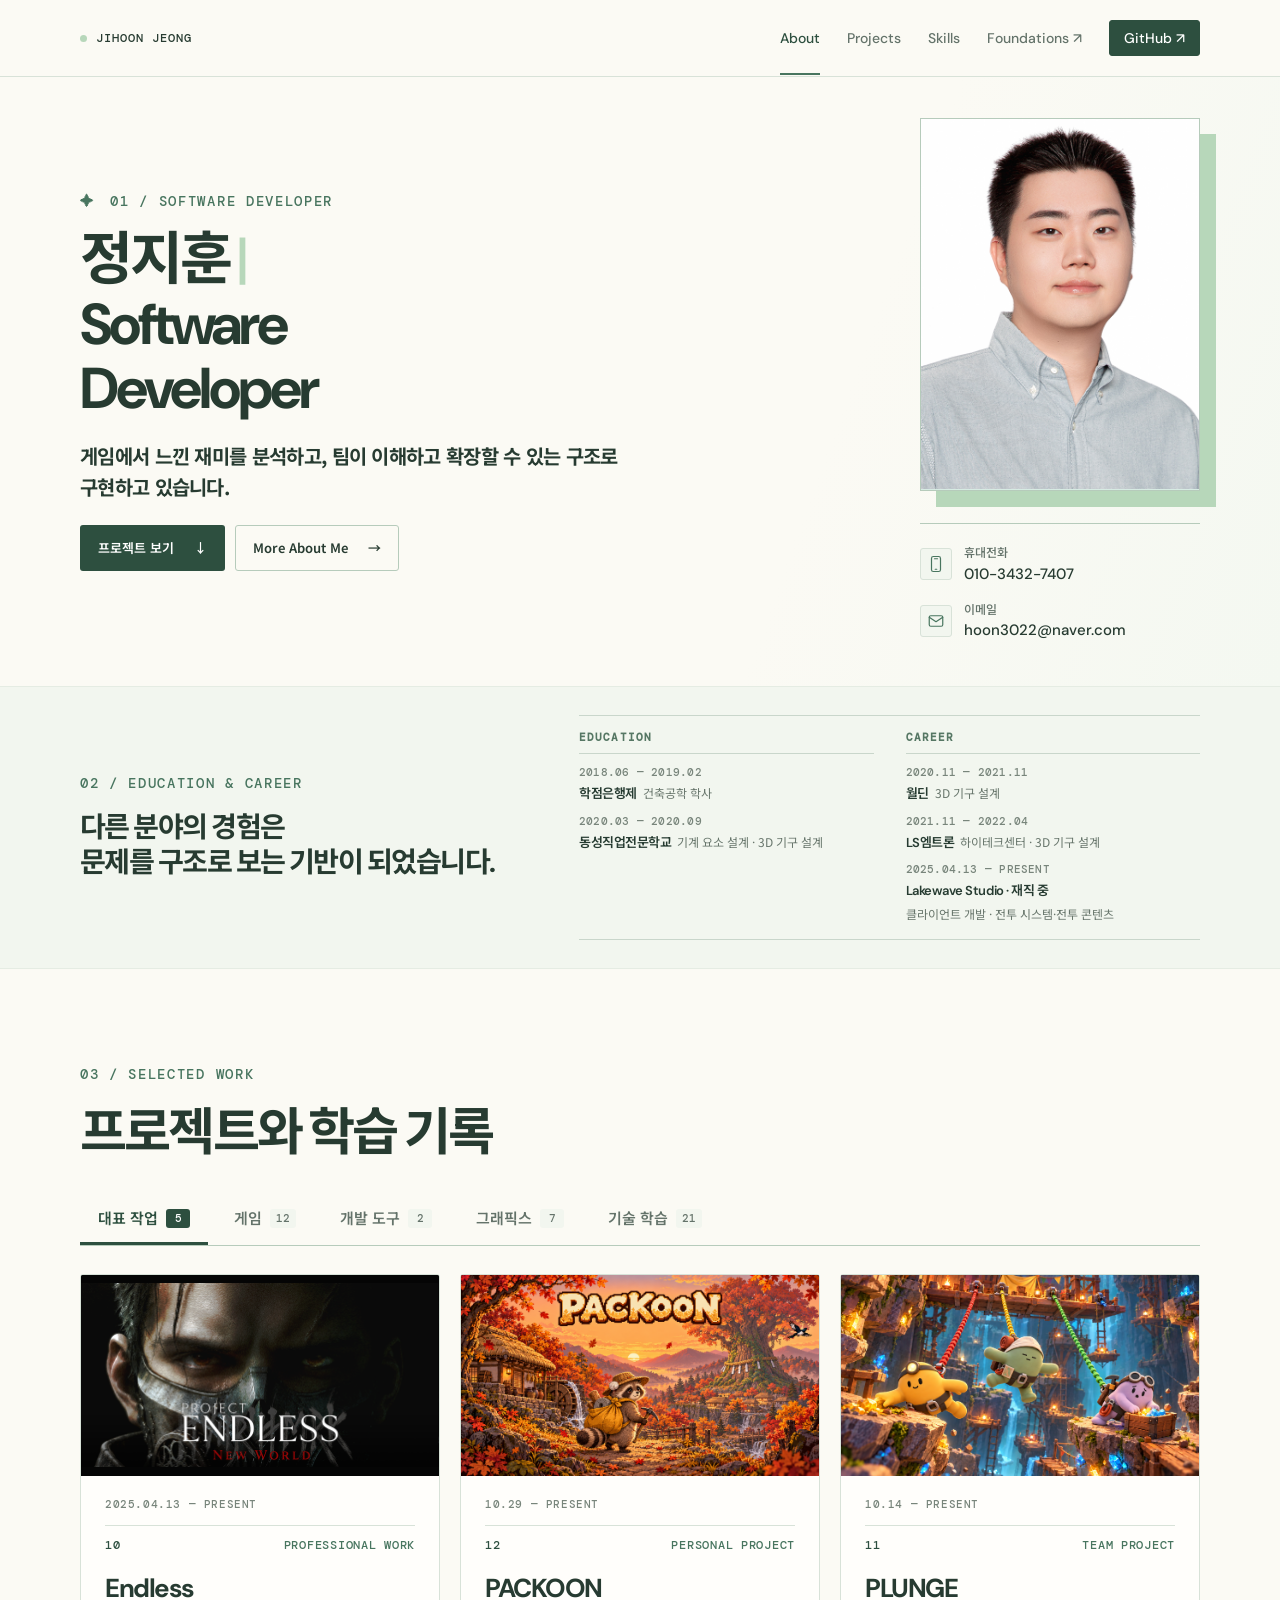
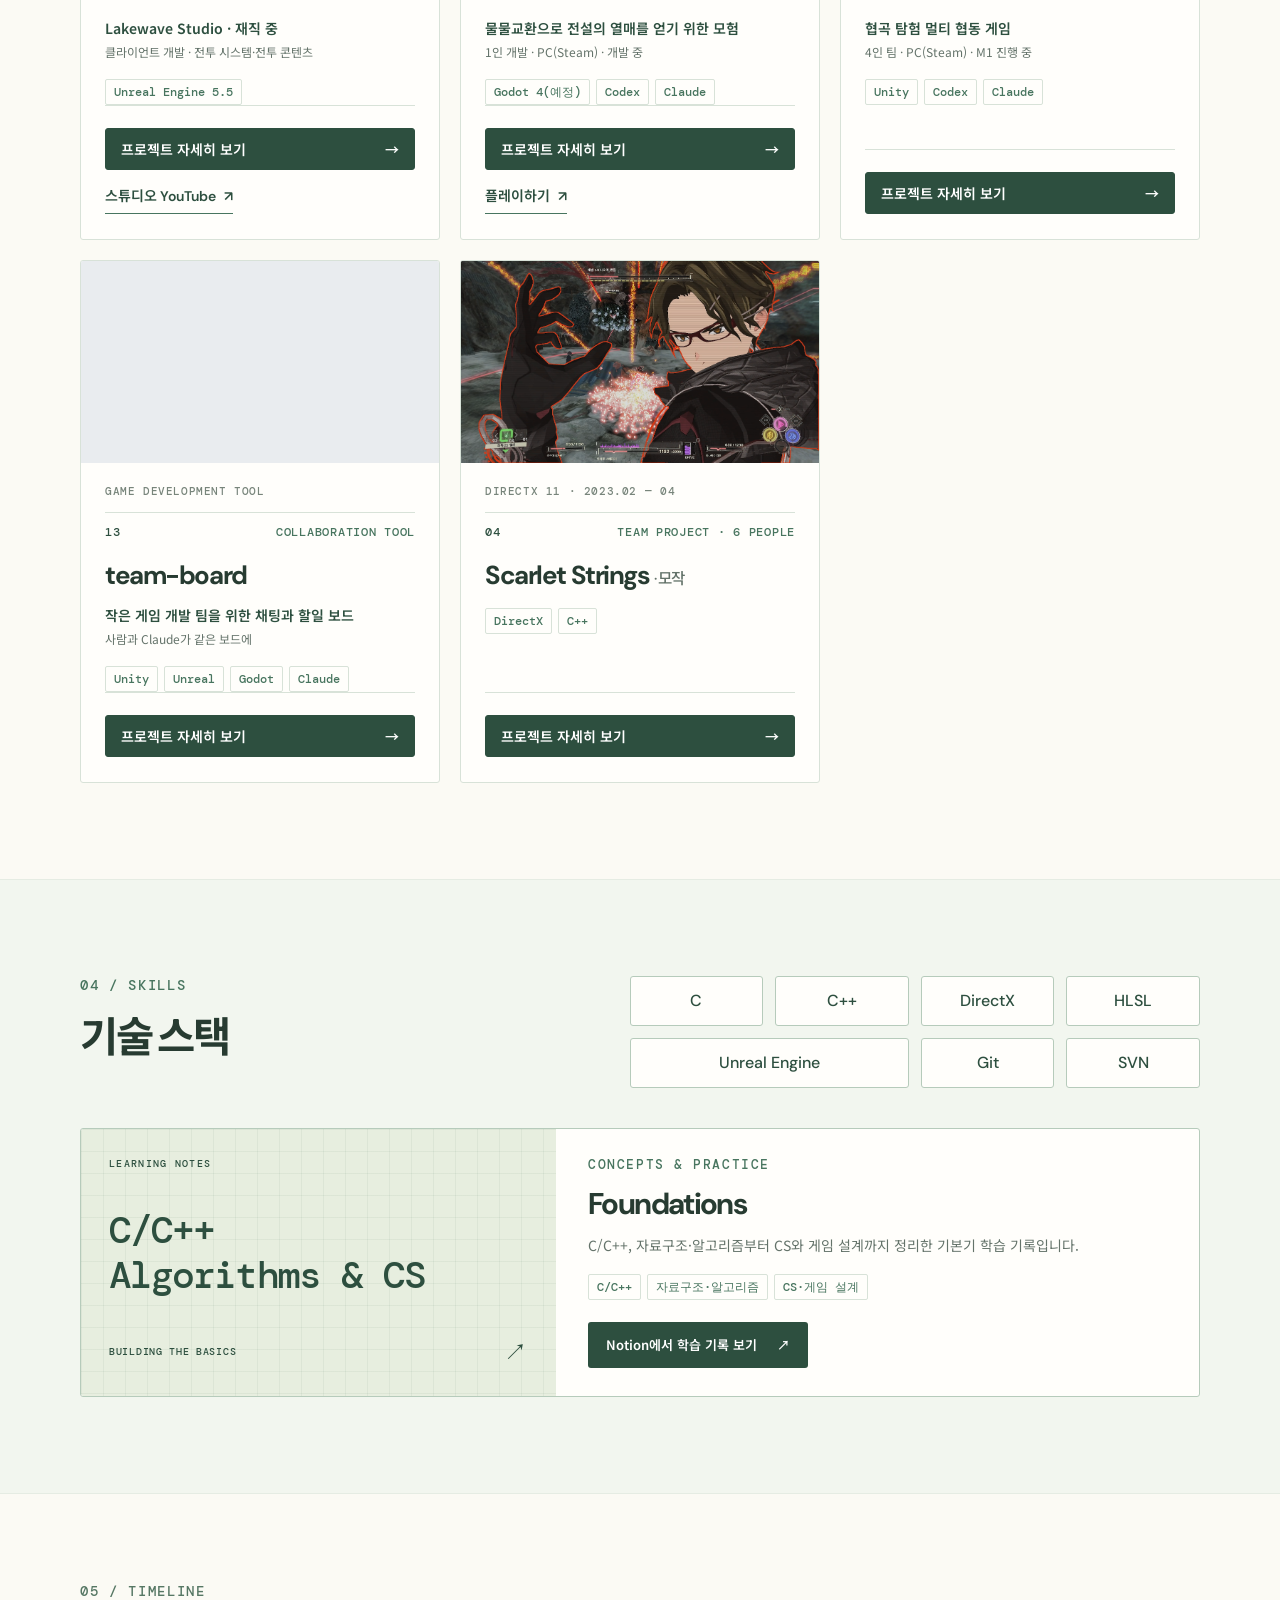
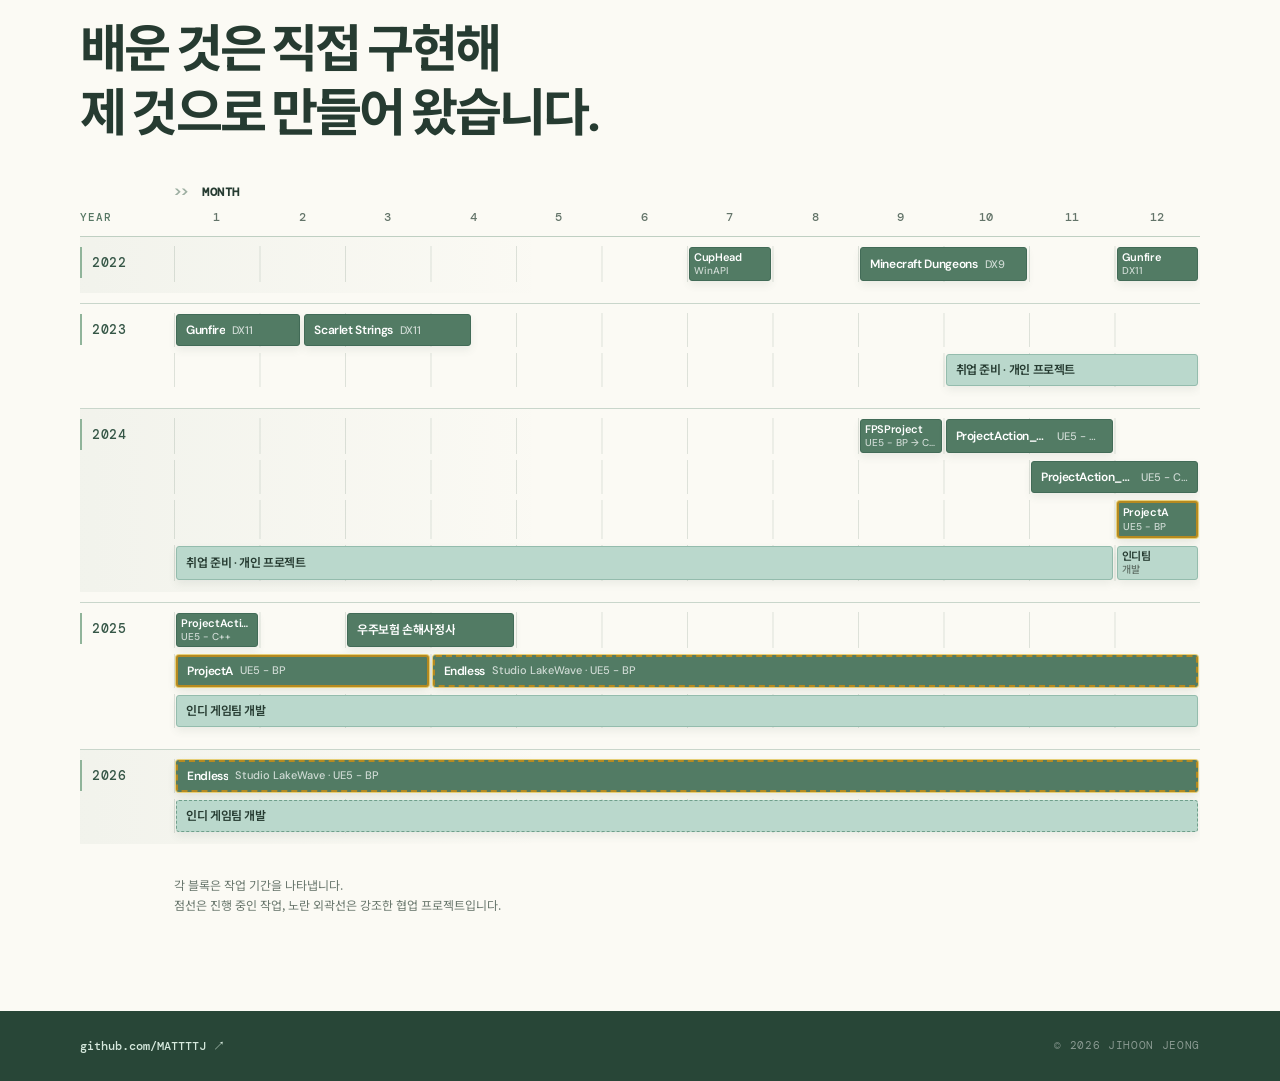
==== commit 03ee1455: "Add Asset Studio development tool and artifact" ====
--- a/index.html
+++ b/index.html
@@ -282,6 +282,22 @@
                 </div>
               </div>
             </article>
+
+<article class="project-card" id="asset-studio-card" data-project-category="tool">
+  <div class="project-visual project-visual--image">
+    <img src="asset-studio/img/scene.webp" alt="Asset Studio 아티팩트에 나온 노을빛 마을 배경" width="1400" height="788" loading="lazy" decoding="async" />
+  </div>
+  <div class="project-body">
+    <p class="project-schedule">GAME DEVELOPMENT TOOL</p>
+    <div class="project-topline"><span>21</span><span>ASSET PIPELINE</span></div>
+    <h3>Asset Studio</h3>
+    <p class="project-employment">게임 에셋을 키로 요청하고, 사람이 검토해 확정하는 로컬 제작 도구</p>
+    <ul class="tag-list" aria-label="주요 기술"><li>컨텍스트 엔지니어링</li><li>에이전트 하네스 / MCP</li><li>LoRA</li></ul>
+    <div class="project-card-actions">
+      <a class="project-detail-button" href="asset-studio/" aria-label="Asset Studio 프로젝트 자세히 보기">프로젝트 자세히 보기 <span aria-hidden="true">→</span></a>
+    </div>
+  </div>
+</article>
 
 <article data-project-featured="2" class="project-card" data-project-category="game">
               <div class="project-visual project-visual--image project-visual--contain">
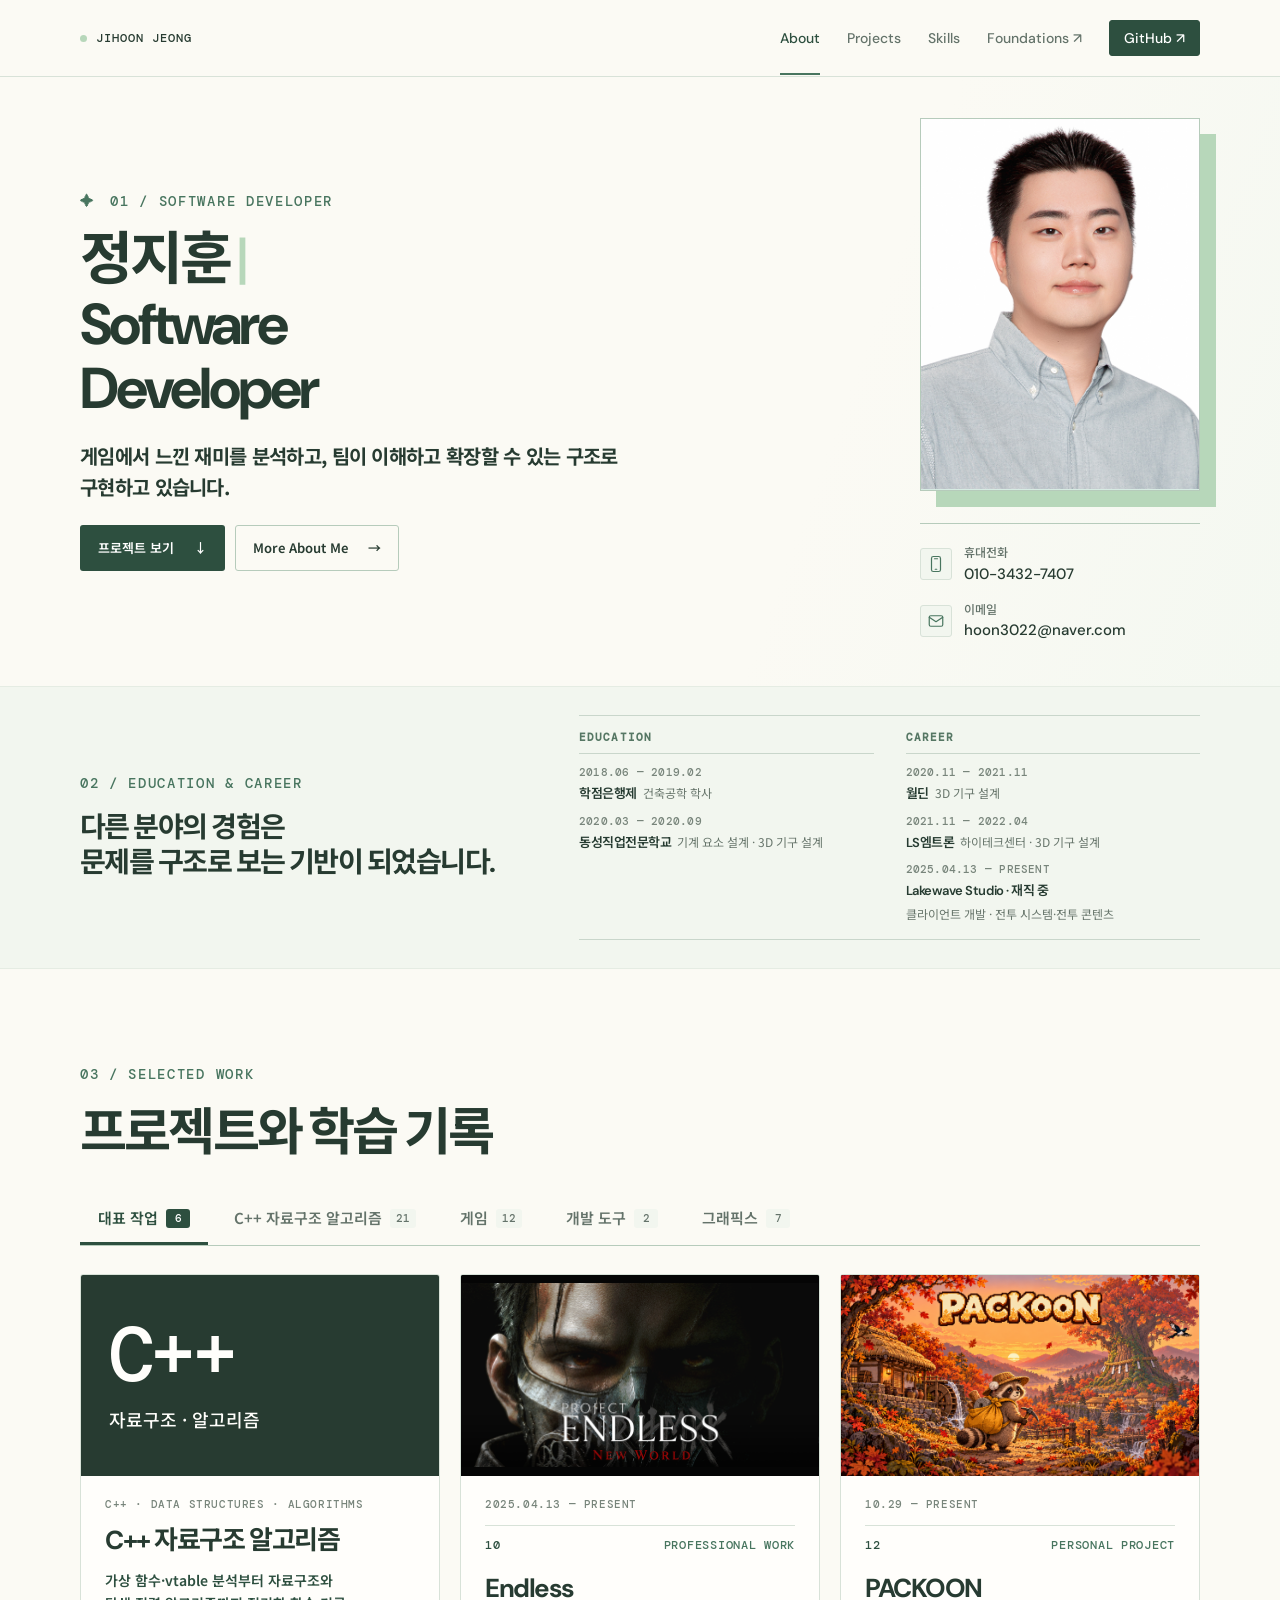
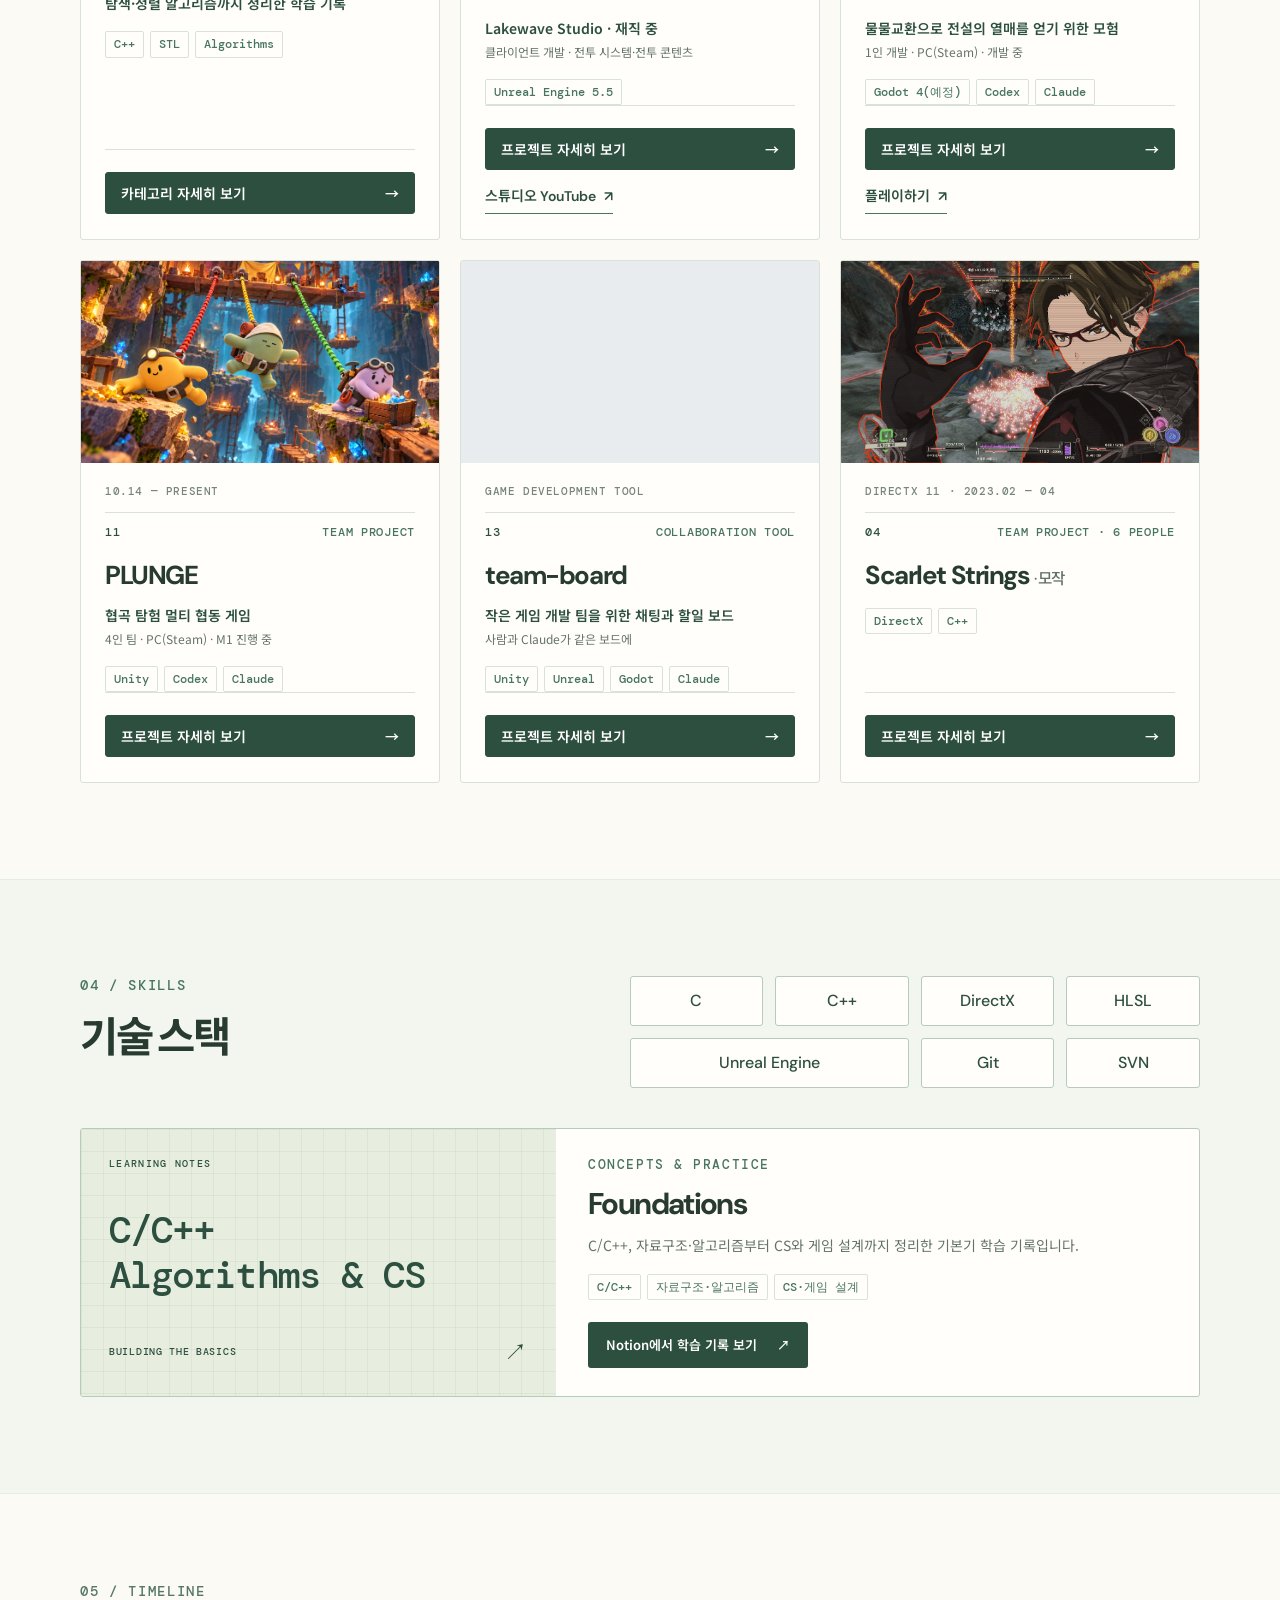
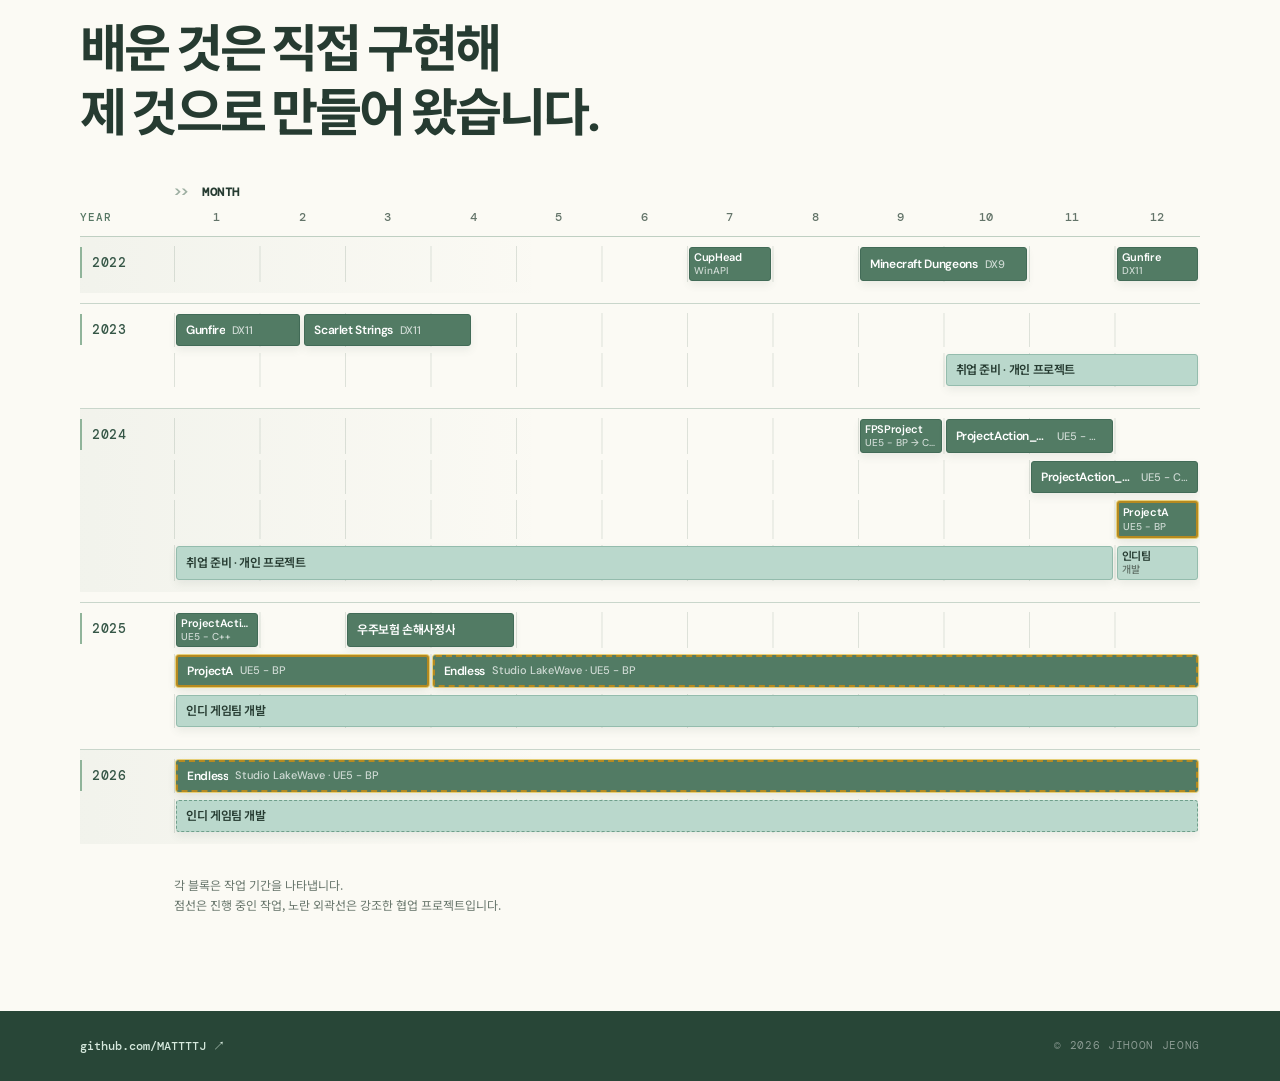
==== commit e5e259cb: "Feature C++ learning category in portfolio" ====
--- a/index.html
+++ b/index.html
@@ -31,7 +31,7 @@
       href="https://fonts.googleapis.com/css2?family=DM+Mono:wght@400;500&amp;family=DM+Sans:opsz,wght@9..40,500;9..40,600;9..40,700&amp;family=Noto+Sans+KR:wght@400;500;600;700;800&amp;display=swap"
       rel="stylesheet"
     />
-    <link rel="stylesheet" href="styles.css?v=20261103-11" />
+    <link rel="stylesheet" href="styles.css?v=20261106-01" />
     <link rel="stylesheet" href="about.css?v=20261003-02" />
   </head>
   <body>
@@ -141,15 +141,31 @@
 
           <div class="project-filters" role="tablist" aria-label="프로젝트 카테고리" data-project-filters hidden>
             <button class="project-tab" type="button" role="tab" id="project-tab-featured" aria-controls="project-results" aria-selected="true" data-project-category-tab="featured"><span class="project-tab-label">대표 작업</span><span class="project-tab-count" data-project-count></span></button>
+            <button class="project-tab" type="button" role="tab" id="project-tab-learning" aria-controls="project-results" aria-selected="false" tabindex="-1" data-project-category-tab="learning"><span class="project-tab-label">C++ <span class="project-tab-subjects">자료구조 알고리즘</span></span><span class="project-tab-count" data-project-count></span></button>
             <button class="project-tab" type="button" role="tab" id="project-tab-game" aria-controls="project-results" aria-selected="false" tabindex="-1" data-project-category-tab="game"><span class="project-tab-label">게임</span><span class="project-tab-count" data-project-count></span></button>
             <button class="project-tab" type="button" role="tab" id="project-tab-tool" aria-controls="project-results" aria-selected="false" tabindex="-1" data-project-category-tab="tool"><span class="project-tab-label">개발 도구</span><span class="project-tab-count" data-project-count></span></button>
             <button class="project-tab" type="button" role="tab" id="project-tab-graphics" aria-controls="project-results" aria-selected="false" tabindex="-1" data-project-category-tab="graphics"><span class="project-tab-label">그래픽스</span><span class="project-tab-count" data-project-count></span></button>
-            <button class="project-tab" type="button" role="tab" id="project-tab-learning" aria-controls="project-results" aria-selected="false" tabindex="-1" data-project-category-tab="learning"><span class="project-tab-label">기술 학습</span><span class="project-tab-count" data-project-count></span></button>
           </div>
           <p class="sr-only" role="status" data-project-filter-status></p>
 
           <div class="project-results" id="project-results" role="tabpanel" aria-labelledby="project-tab-featured" tabindex="0">
   <div class="project-grid" data-project-work-grid>
+<article class="project-card" id="learning-overview-card" data-project-category="featured" data-project-featured="0">
+  <div class="project-visual visual-learning-overview" aria-hidden="true">
+    <strong>C++</strong>
+    <span>자료구조 · 알고리즘</span>
+  </div>
+  <div class="project-body">
+    <p class="project-schedule">C++ · DATA STRUCTURES · ALGORITHMS</p>
+    <h3>C++ 자료구조 알고리즘</h3>
+    <p class="project-employment">가상 함수·vtable 분석부터 자료구조와<br />탐색·정렬 알고리즘까지 정리한 학습 기록</p>
+    <ul class="tag-list" aria-label="학습 언어와 주제"><li>C++</li><li>STL</li><li>Algorithms</li></ul>
+    <div class="project-card-actions">
+      <button class="project-detail-button" type="button" data-project-category-open="learning" aria-controls="project-results">카테고리 자세히 보기 <span aria-hidden="true">→</span></button>
+    </div>
+  </div>
+</article>
+
 <article class="project-card" data-project-category="graphics">
               <div class="project-visual project-visual--image">
                 <img src="assets/projects/ue-graphics-cel-outline.png" alt="숲 장면에서 캐릭터에 셀 음영과 외곽선을 적용한 언리얼 실습 화면" width="1216" height="726" loading="lazy" decoding="async" />
@@ -285,7 +301,7 @@
 
 <article class="project-card" id="asset-studio-card" data-project-category="tool">
   <div class="project-visual project-visual--image">
-    <img src="asset-studio/img/scene.webp" alt="Asset Studio 아티팩트에 나온 노을빛 마을 배경" width="1400" height="788" loading="lazy" decoding="async" />
+    <img src="asset-studio/img/scene_walk.gif" alt="Asset Studio 아티팩트 첫 화면의 마을 조립 검토 영상" width="836" height="470" loading="lazy" decoding="async" />
   </div>
   <div class="project-body">
     <p class="project-schedule">GAME DEVELOPMENT TOOL</p>
@@ -2135,6 +2151,6 @@
       </div>
     </footer>
 
-    <script src="script.js?v=20261103-04"></script>
+    <script src="script.js?v=20261106-01"></script>
   </body>
 </html>
--- a/styles.css
+++ b/styles.css
@@ -132,6 +132,7 @@
 @media (max-width: 560px) {
   .project-filters { gap: 4px; margin-bottom: 22px; }
   .project-tab { gap: 5px; min-height: 48px; padding-inline: 6px; font-size: 14px; }
+  .project-tab-subjects { display: block; }
   .project-tab-count { min-width: 18px; padding-inline: 3px; }
   .learning-index-link { align-items: flex-start; flex-direction: column; gap: 7px; padding: 16px 18px; }
   .study-group-heading h3 { font-size: 19px; }
@@ -150,6 +151,10 @@
 .foundations-visual-footer span { font-size: 23px; }
 .foundations-card-summary { margin: 0 0 16px; color: var(--muted); font-size: 14px; line-height: 1.7; }
 .project-visual { position: relative; min-height: 0; aspect-ratio: 16 / 9; overflow: hidden; }
+.visual-learning-overview { display: flex; flex-direction: column; justify-content: center; gap: 12px; padding: 28px; background: var(--ink); color: var(--surface); }
+.visual-learning-overview strong { font: 500 clamp(48px, 6vw, 78px)/1 var(--mono); letter-spacing: -.06em; }
+.visual-learning-overview > span { font: 500 18px/1.5 var(--kr); }
+.project-filters { scroll-margin-top: 90px; }
 .visual-scarlet { display: grid; place-items: center; color: var(--green-dark); background: #e7f0e8; }
 .visual-scarlet::before { content: ""; position: absolute; inset: 14%; border: 1px solid #9dbba7; background-image: linear-gradient(#c9dbce 1px, transparent 1px), linear-gradient(90deg, #c9dbce 1px, transparent 1px); background-size: 28px 28px; }
 .visual-scarlet::after { content: ""; position: absolute; width: 46%; aspect-ratio: 1; border: 1px solid var(--green); border-radius: 50%; background: rgb(251 250 244 / 68%); }
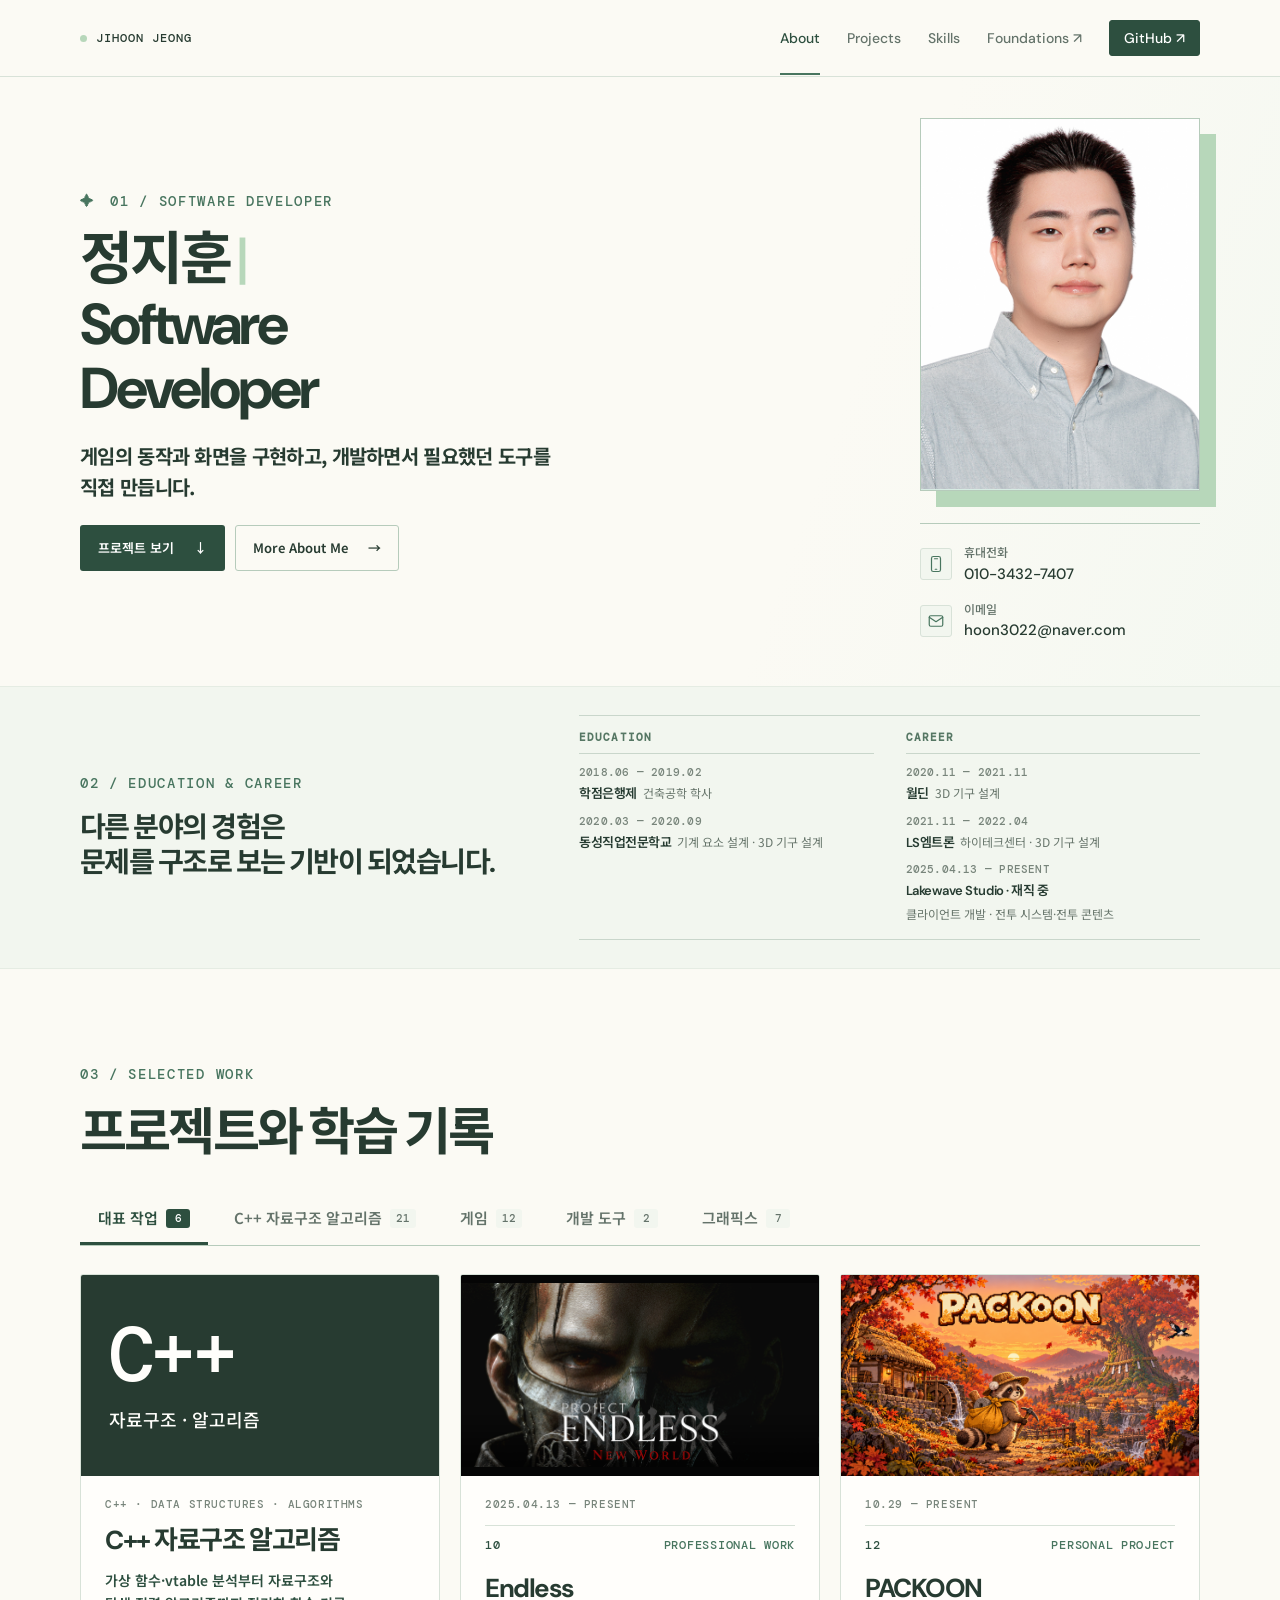
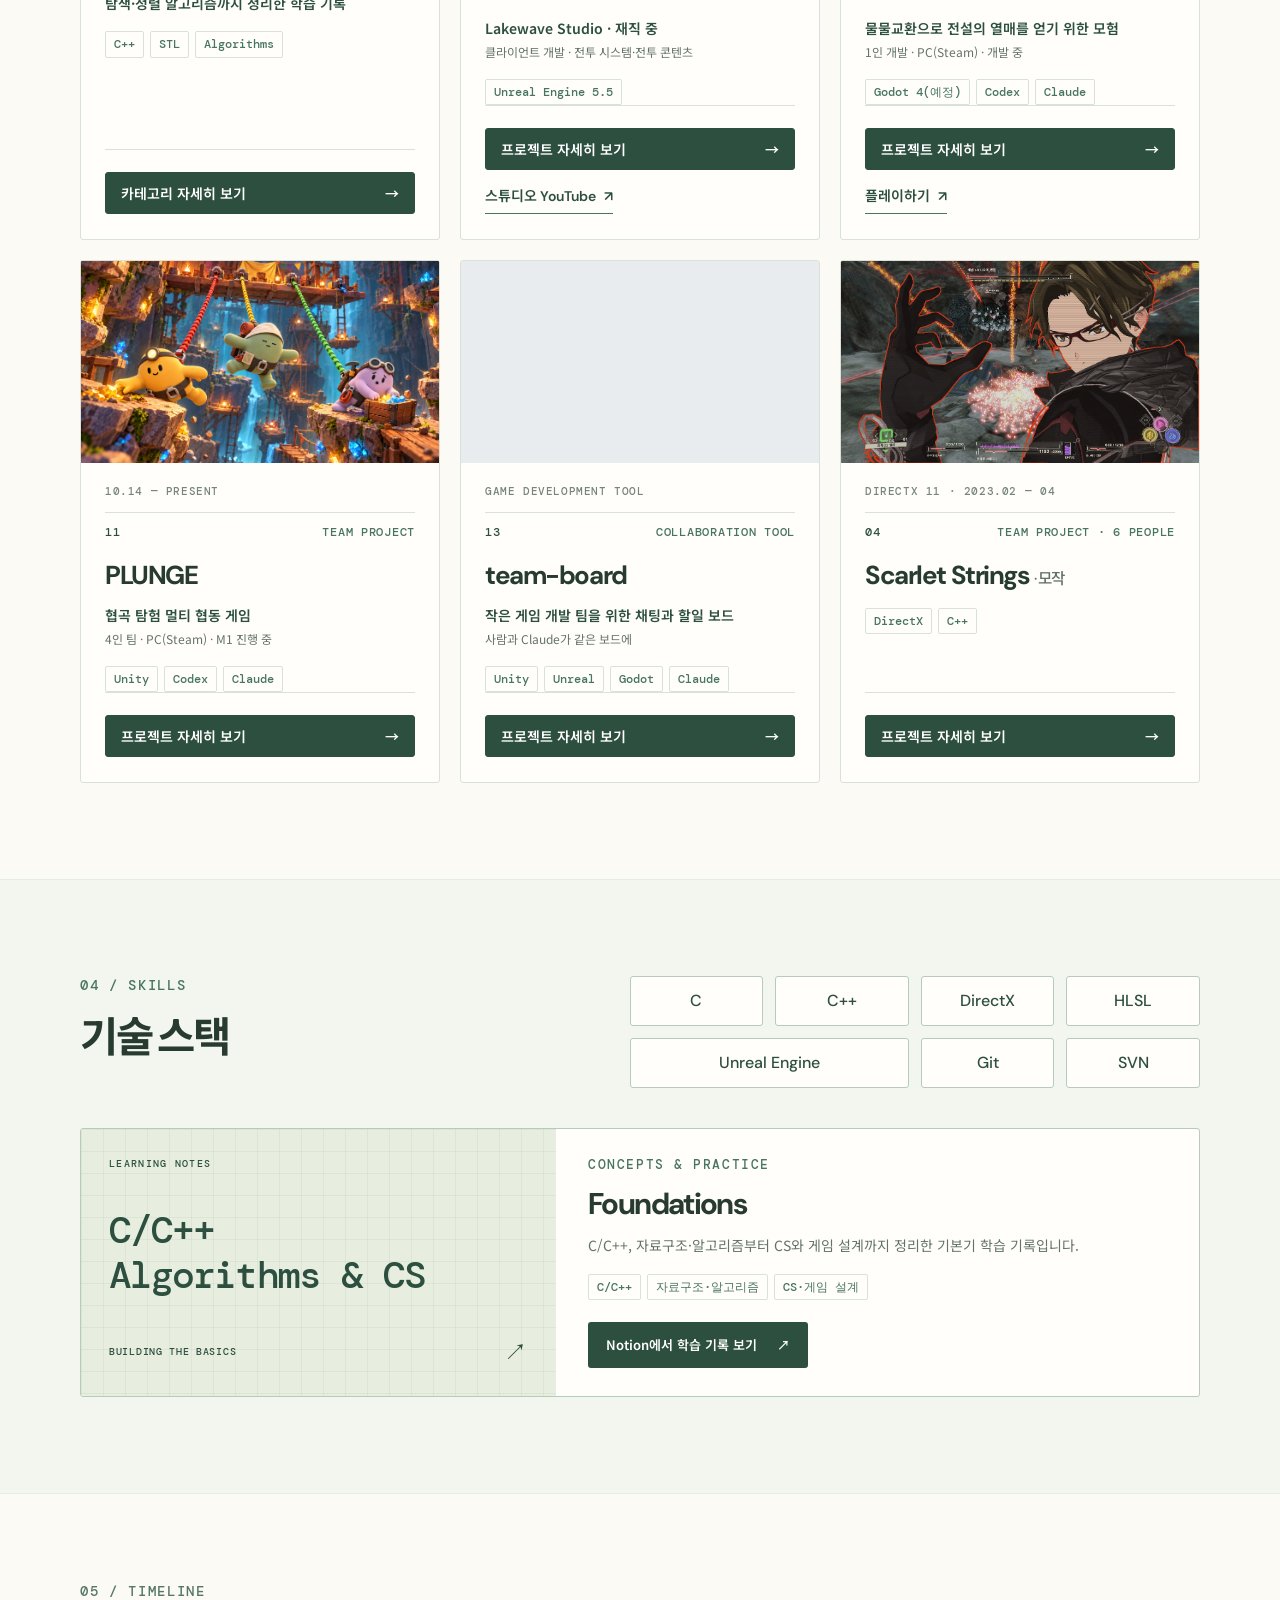
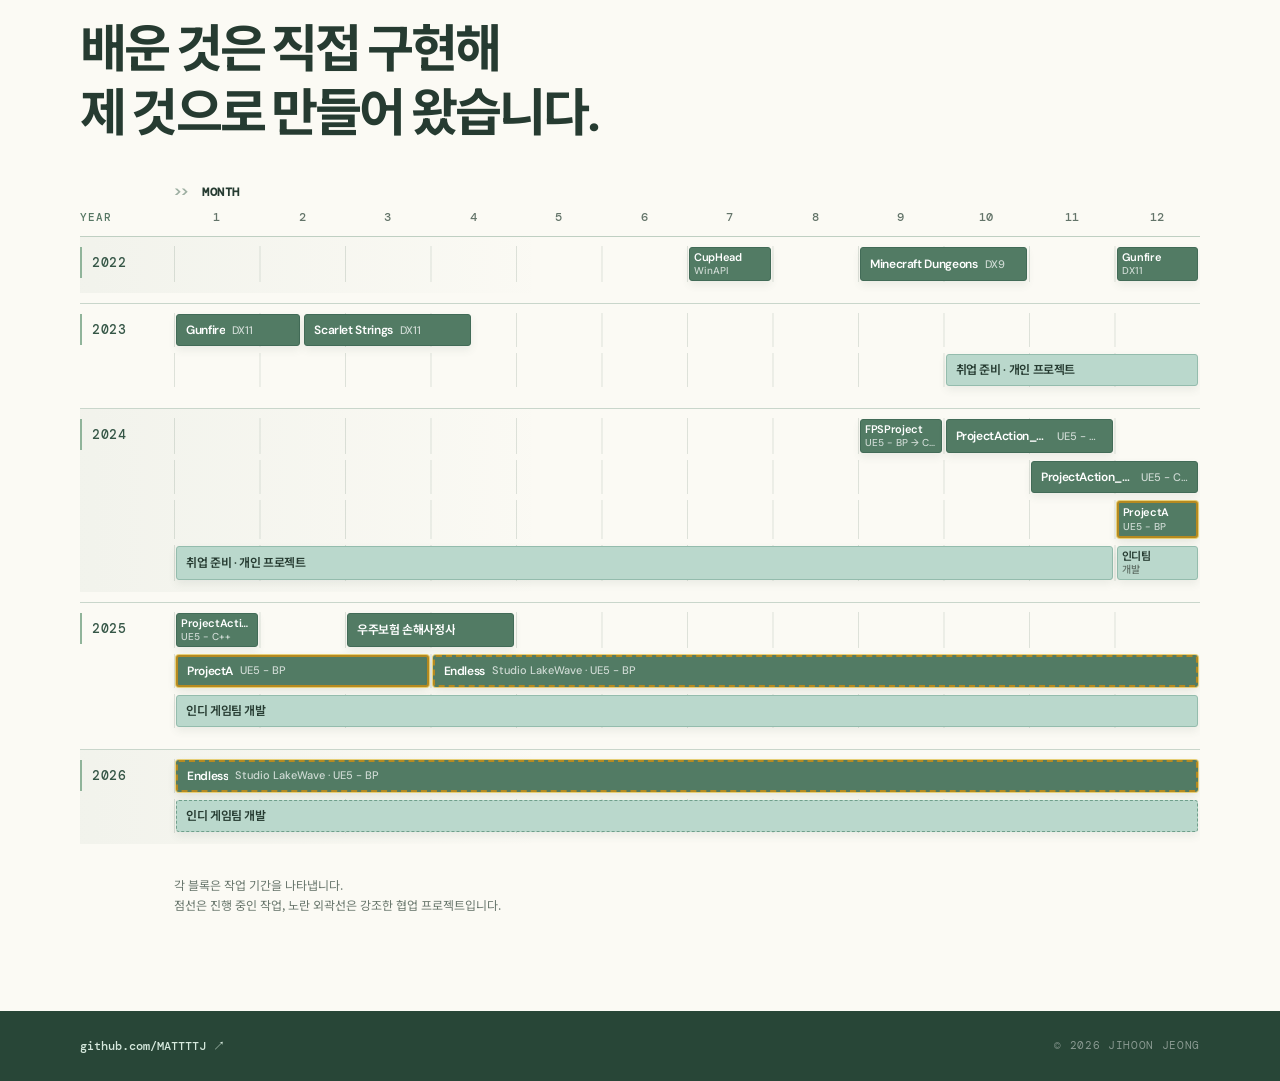
==== commit abda27ee: "Update PLUNGE art automation and portfolio introduction" ====
--- a/index.html
+++ b/index.html
@@ -63,7 +63,7 @@
           <div class="hero-copy">
             <p class="eyebrow"><span aria-hidden="true">✦</span> 01 / SOFTWARE DEVELOPER</p>
             <h1 id="hero-title">정지훈<span class="title-divider">|</span><br /><span class="role-line">Software</span><br />Developer</h1>
-            <p class="hero-lead">게임에서 느낀 재미를 분석하고, 팀이 이해하고 확장할 수 있는 구조로 구현하고 있습니다.</p>
+            <p class="hero-lead">게임의 동작과 화면을 구현하고, 개발하면서 필요했던 도구를 직접 만듭니다.</p>
             <div class="hero-actions">
               <a class="button button-primary" href="#projects">프로젝트 보기 <span aria-hidden="true">↓</span></a>
               <button class="button button-quiet" type="button" data-dialog-open="about-dialog" aria-haspopup="dialog" aria-controls="about-dialog" aria-expanded="false">
@@ -1391,16 +1391,15 @@
               <img src="assets/projects/plunge-canyon.png" alt="PLUNGE의 협곡 배경과 플레이어 정보, 탐험 목표 UI 이미지" width="1956" height="1099" loading="lazy" decoding="async" />
             </div>
           </section>
-          <section class="case-study-section project-narrative-section" aria-labelledby="plunge-collaboration-title">
-            <h3 id="plunge-collaboration-title">팀 협업을 위한 온라인 사무실</h3>
+          <section class="case-study-section project-narrative-section" aria-labelledby="plunge-art-automation-title">
+            <h3 id="plunge-art-automation-title">아트 에셋 작업 자동화 · 진행 중</h3>
             <div class="project-narrative-copy">
-              <p>AI PM이 일하는 온라인 사무실을 만들었습니다. 팀원들과 토론한 끝에 “AI 시대의 협업은 달라야 한다”는 결론을 내렸기 때문입니다.</p>
-              <p>슬랙·노션·지라의 핵심 기능만 클로드에 연결하고, 게임과 연동해 버그 리포트·크래시 분석·빌드 공유를 모두 자동화했습니다. 작업 카드에는 진행 과정과 설계 방향까지 기록됩니다.</p>
+              <p>PLUNGE 개발에 필요한 아트 에셋 작업 자동화를 진행하고 있습니다.</p>
             </div>
             <div class="project-narrative-gallery project-narrative-gallery--single">
               <figure class="project-narrative-figure">
-                <div class="project-narrative-frame"><img src="assets/projects/plunge-team-board.png" alt="팀 현황, 작업 카드, 빌드 타임라인을 보여 주는 Fat Cat Studio 온라인 사무실 대시보드" width="1470" height="1273" loading="lazy" decoding="async" /></div>
-                <figcaption>팀 현황과 작업 카드, 빌드 기록을 확인하는 온라인 사무실 대시보드</figcaption>
+                <div class="project-narrative-frame"><img src="assets/projects/plunge-art-automation.png" alt="협곡 지형에 구조물과 소품을 배치한 PLUNGE 1층 협곡 베이스 조립 화면" width="1674" height="1225" loading="lazy" decoding="async" /></div>
+                <figcaption>아트 에셋 작업 자동화 진행 화면 · 1층 협곡 베이스 조립</figcaption>
               </figure>
             </div>
           </section>
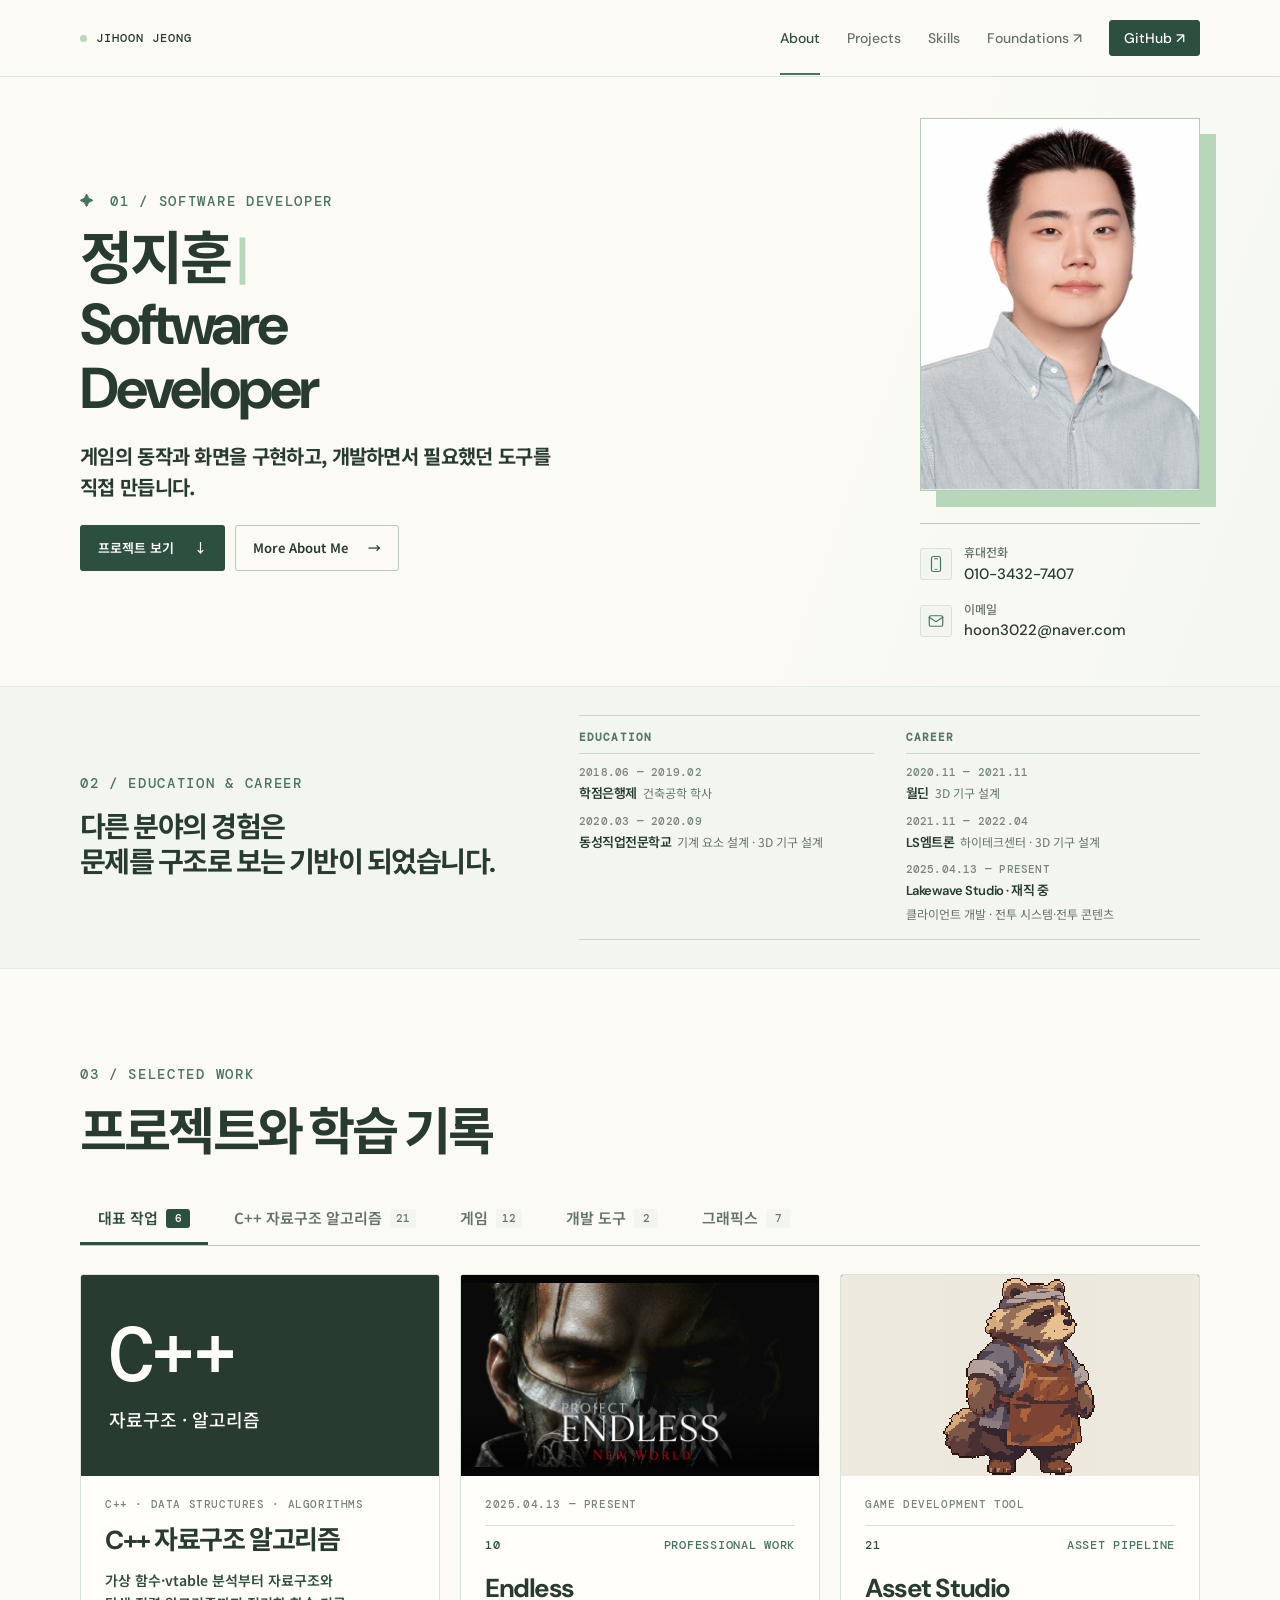
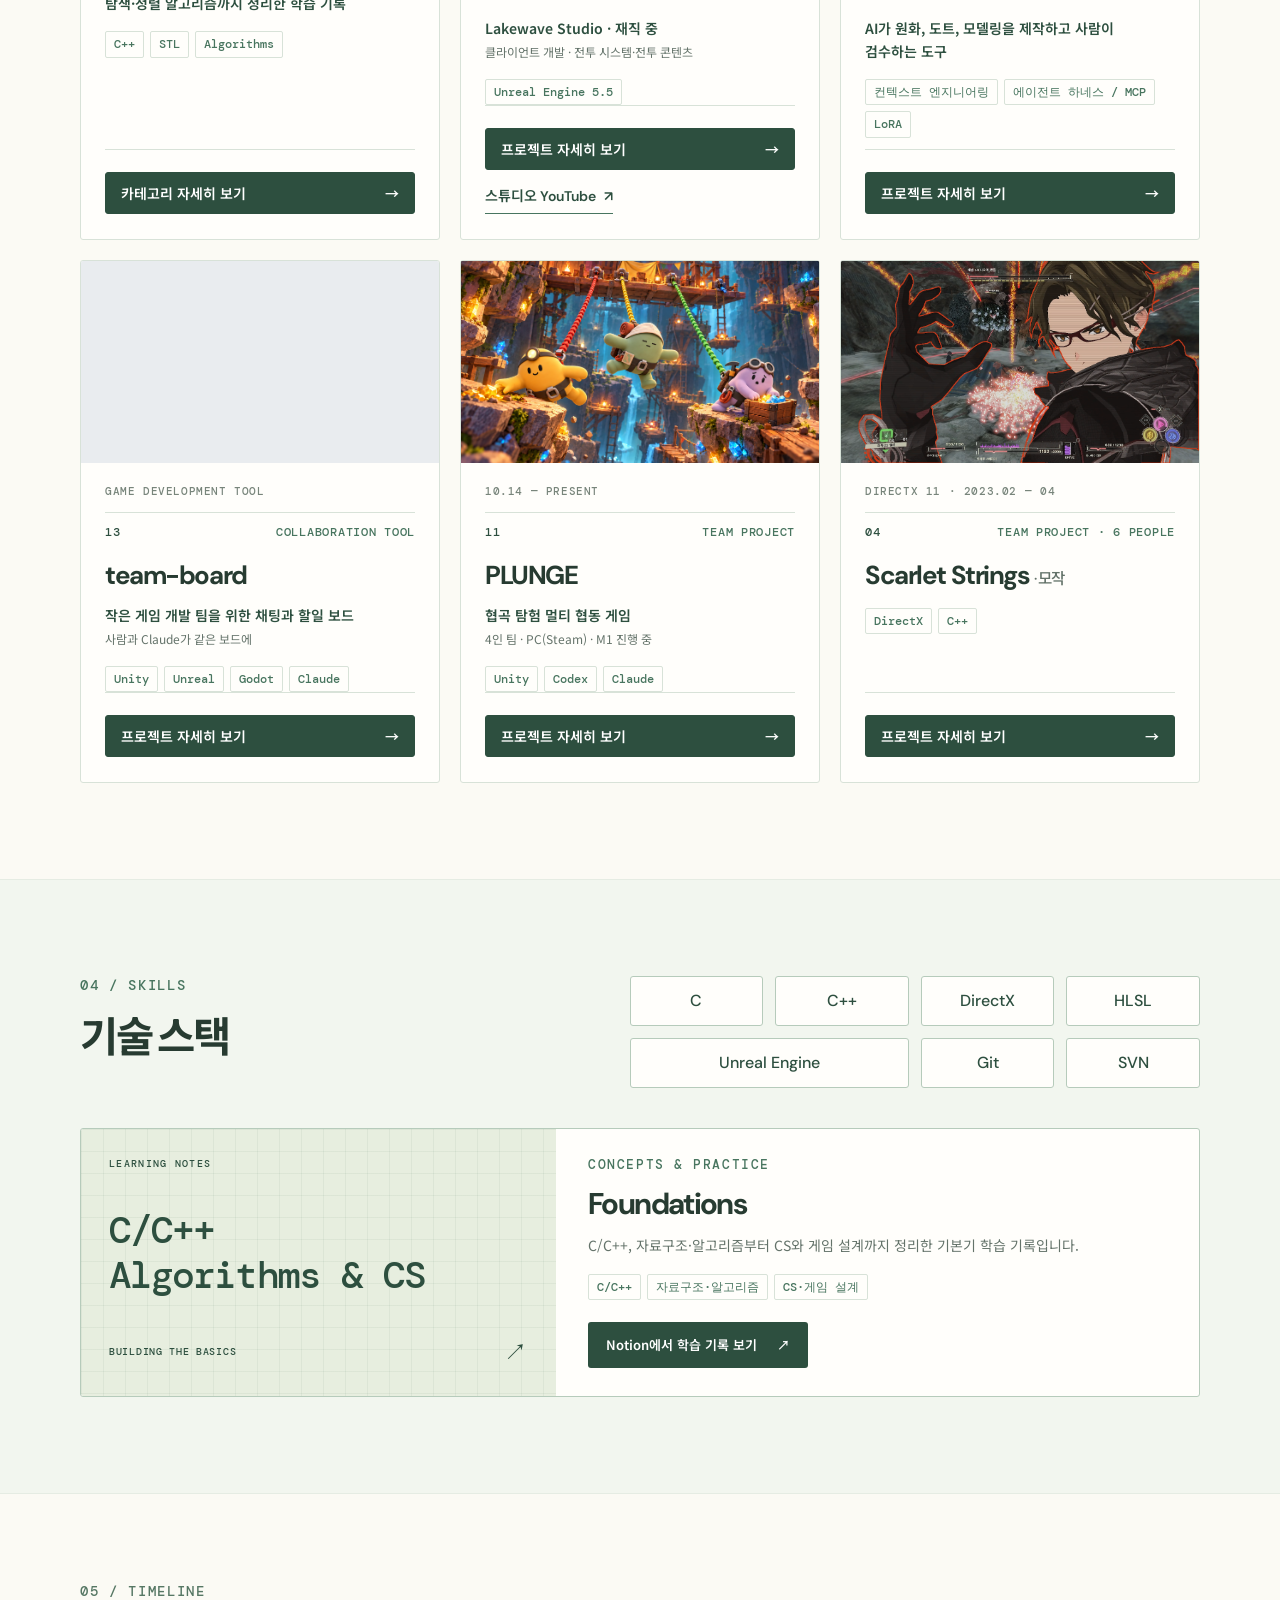
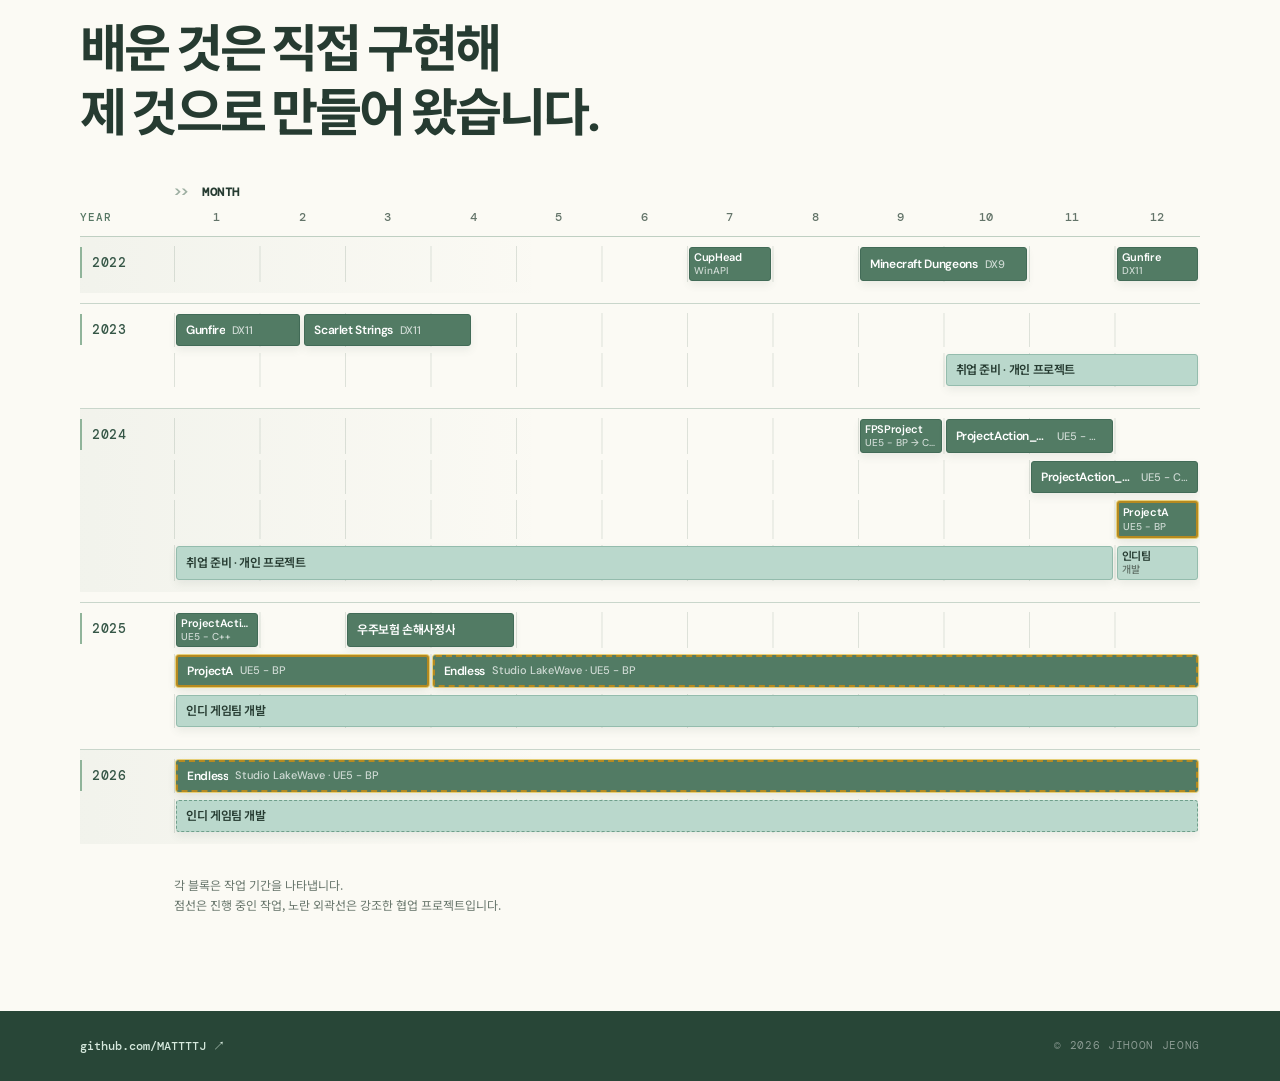
==== commit 02317a51: "Feature Asset Studio and update project order and description" ====
--- a/index.html
+++ b/index.html
@@ -31,7 +31,7 @@
       href="https://fonts.googleapis.com/css2?family=DM+Mono:wght@400;500&amp;family=DM+Sans:opsz,wght@9..40,500;9..40,600;9..40,700&amp;family=Noto+Sans+KR:wght@400;500;600;700;800&amp;display=swap"
       rel="stylesheet"
     />
-    <link rel="stylesheet" href="styles.css?v=20261106-01" />
+    <link rel="stylesheet" href="styles.css?v=20261120-01" />
     <link rel="stylesheet" href="about.css?v=20261003-02" />
   </head>
   <body>
@@ -283,7 +283,7 @@
   </div>
 </article>
 
-<article data-project-featured="4" class="project-card" data-project-category="tool">
+<article data-project-featured="3" class="project-card" data-project-category="tool">
               <div class="project-visual project-visual--artifact">
                 <iframe src="team-board/" title="team-board 소개 미리보기" loading="lazy" tabindex="-1" aria-hidden="true" inert sandbox="allow-scripts"></iframe>
               </div>
@@ -299,15 +299,15 @@
               </div>
             </article>
 
-<article class="project-card" id="asset-studio-card" data-project-category="tool">
+<article class="project-card" id="asset-studio-card" data-project-category="tool" data-project-featured="2">
   <div class="project-visual project-visual--image">
-    <img src="asset-studio/img/scene_walk.gif" alt="Asset Studio 아티팩트 첫 화면의 마을 조립 검토 영상" width="836" height="470" loading="lazy" decoding="async" />
+    <img src="asset-studio/img/musoe-idle-48f.gif" alt="Asset Studio로 제작한 무쇠 캐릭터의 도트 대기 애니메이션" width="660" height="852" loading="lazy" decoding="async" />
   </div>
   <div class="project-body">
     <p class="project-schedule">GAME DEVELOPMENT TOOL</p>
     <div class="project-topline"><span>21</span><span>ASSET PIPELINE</span></div>
     <h3>Asset Studio</h3>
-    <p class="project-employment">게임 에셋을 키로 요청하고, 사람이 검토해 확정하는 로컬 제작 도구</p>
+    <p class="project-employment">AI가 원화, 도트, 모델링을 제작하고 사람이 검수하는 도구</p>
     <ul class="tag-list" aria-label="주요 기술"><li>컨텍스트 엔지니어링</li><li>에이전트 하네스 / MCP</li><li>LoRA</li></ul>
     <div class="project-card-actions">
       <a class="project-detail-button" href="asset-studio/" aria-label="Asset Studio 프로젝트 자세히 보기">프로젝트 자세히 보기 <span aria-hidden="true">→</span></a>
@@ -315,7 +315,7 @@
   </div>
 </article>
 
-<article data-project-featured="2" class="project-card" data-project-category="game">
+<article class="project-card" data-project-category="game">
               <div class="project-visual project-visual--image project-visual--contain">
                 <img src="assets/projects/packoon-cover.png" alt="가을 마을을 배경으로 배낭을 멘 캐릭터와 PACKOON 로고" loading="lazy" decoding="async" />
               </div>
@@ -332,7 +332,7 @@
               </div>
             </article>
 
-<article data-project-featured="3" class="project-card" data-project-category="game">
+<article data-project-featured="4" class="project-card" data-project-category="game">
               <div class="project-visual project-visual--image project-visual--contain">
                 <img src="assets/projects/plunge-cover.png" alt="협곡에서 밧줄에 매달린 PLUNGE 캐릭터들" loading="lazy" decoding="async" />
               </div>
@@ -1401,6 +1401,10 @@
                 <div class="project-narrative-frame"><img src="assets/projects/plunge-art-automation.png" alt="협곡 지형에 구조물과 소품을 배치한 PLUNGE 1층 협곡 베이스 조립 화면" width="1674" height="1225" loading="lazy" decoding="async" /></div>
                 <figcaption>아트 에셋 작업 자동화 진행 화면 · 1층 협곡 베이스 조립</figcaption>
               </figure>
+              <figure class="project-narrative-figure">
+                <div class="project-narrative-frame"><img src="assets/projects/plunge-art-layout-comparison.jpg" alt="격자를 기준으로 협곡 배치 이미지와 3D 조립 화면을 나란히 비교한 모습" width="2082" height="583" loading="lazy" decoding="async" /></div>
+                <figcaption>협곡 배치 이미지와 3D 조립 화면 비교</figcaption>
+              </figure>
             </div>
           </section>
         </div>
--- a/styles.css
+++ b/styles.css
@@ -180,6 +180,7 @@
 .project-visual--image > img { position: absolute; inset: 0; width: 100%; height: 100%; object-fit: cover; object-position: center; }
 .visual-fps.project-visual--image > img { object-position: center 55%; }
 .project-visual--contain > img { object-fit: contain; background: #050505; }
+#asset-studio-card .project-visual > img { object-fit: contain; image-rendering: pixelated; background: #eee9df; }
 .project-visual--artifact { background: #e9ecef; }
 .project-visual--artifact > iframe { position: absolute; inset: 0; width: 400%; height: 400%; border: 0; transform: scale(.25); transform-origin: top left; pointer-events: none; }
 
